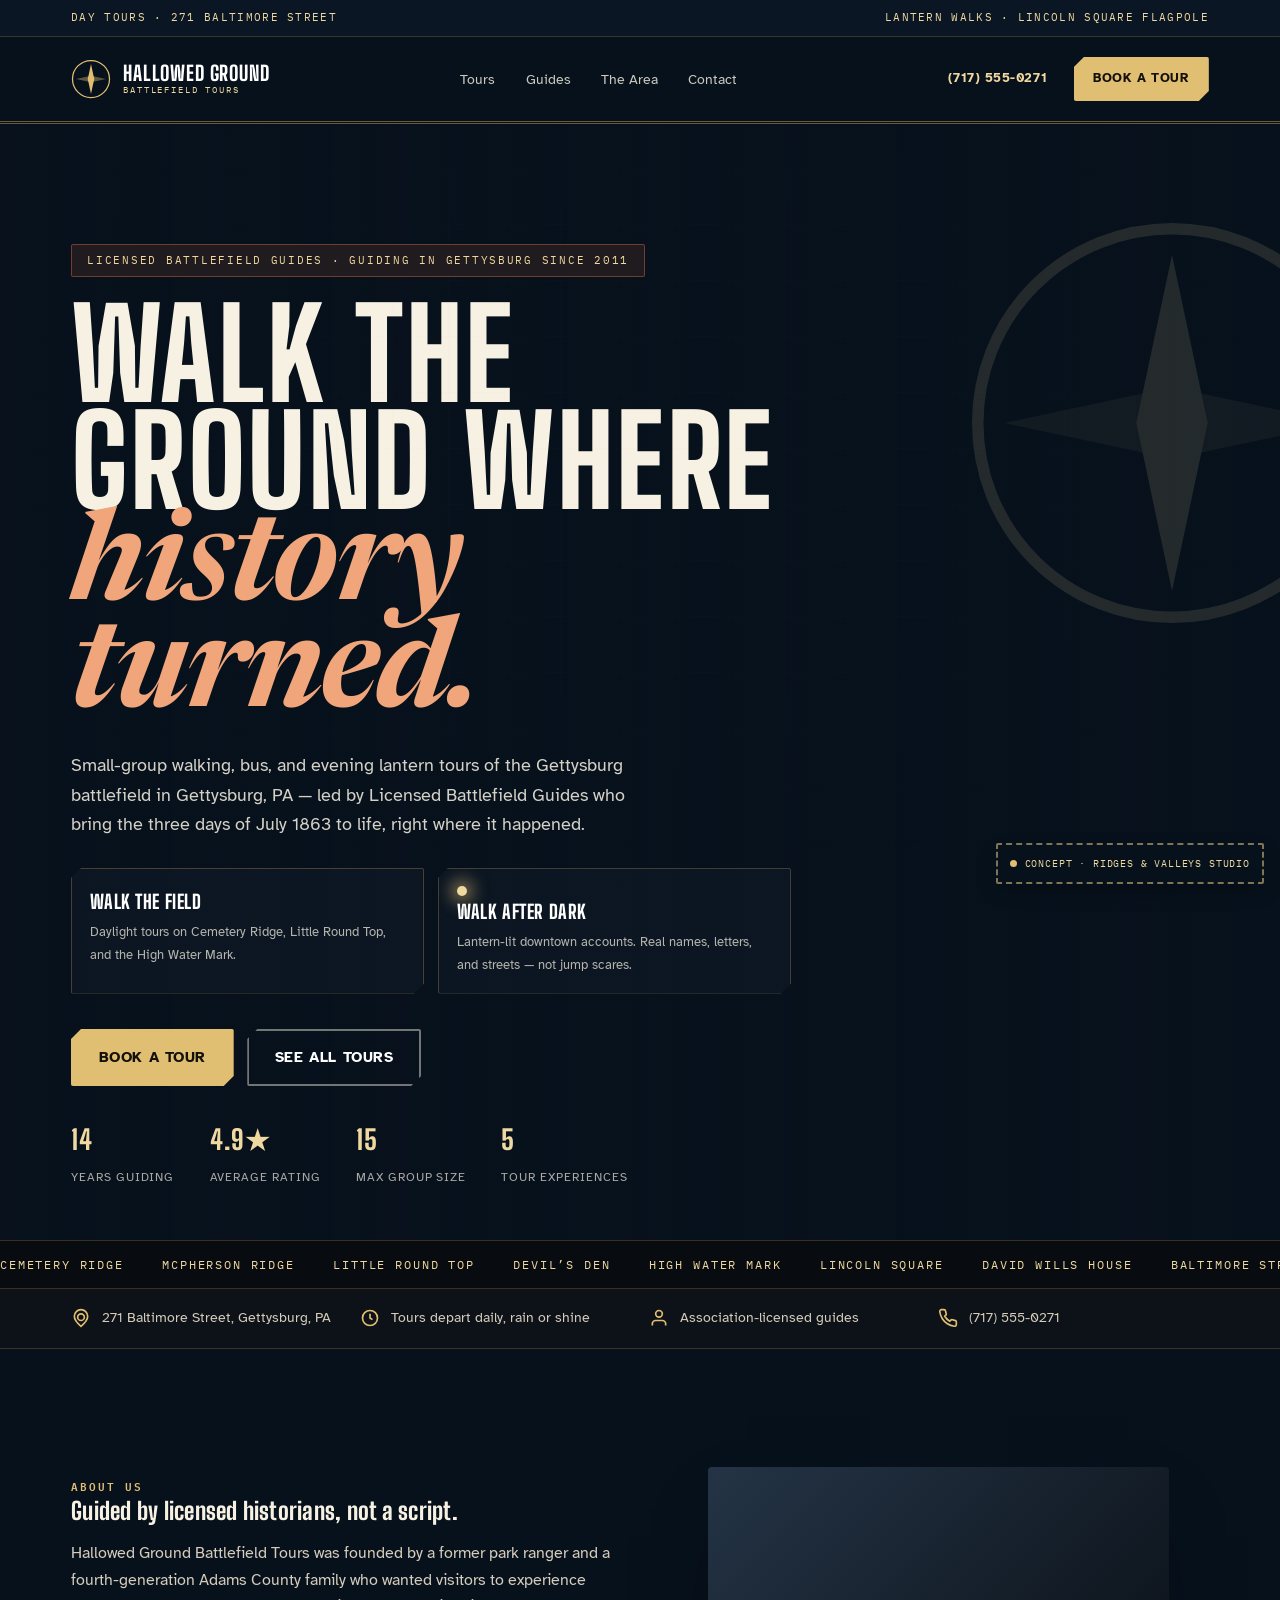
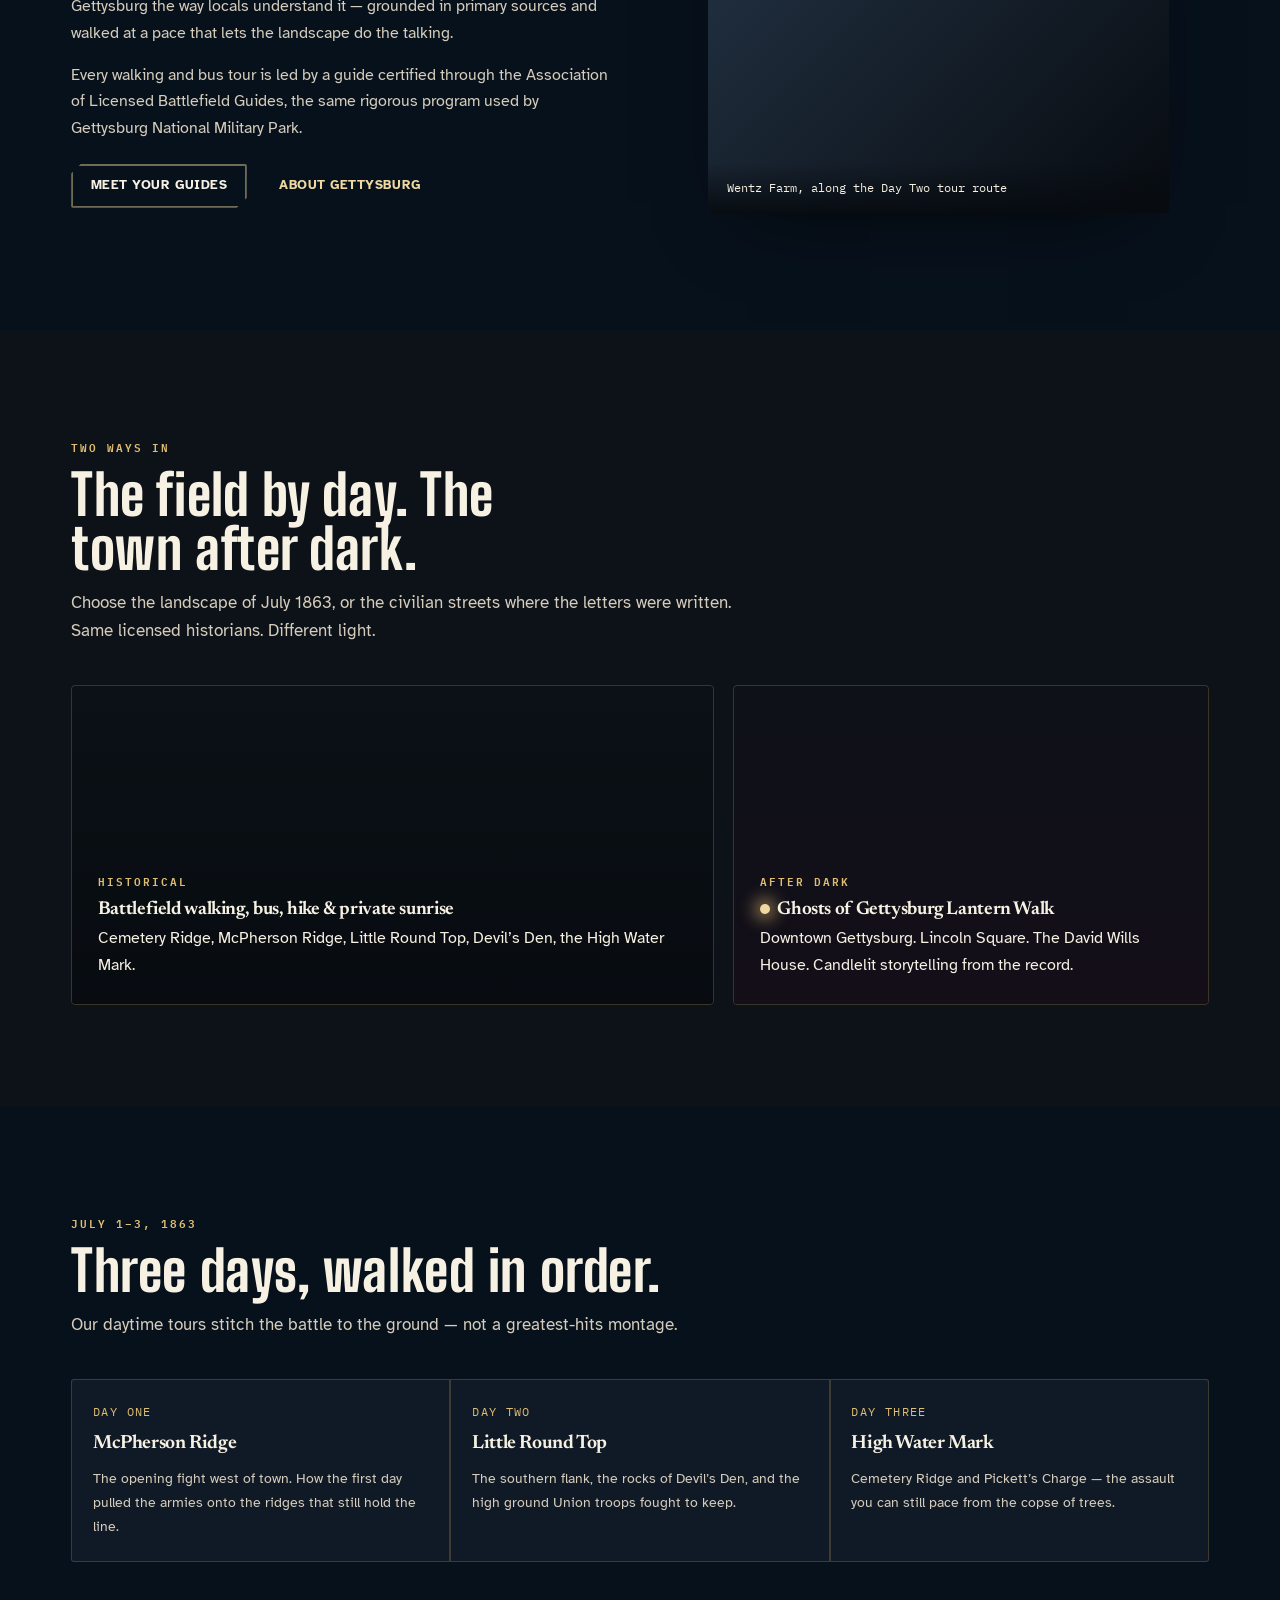
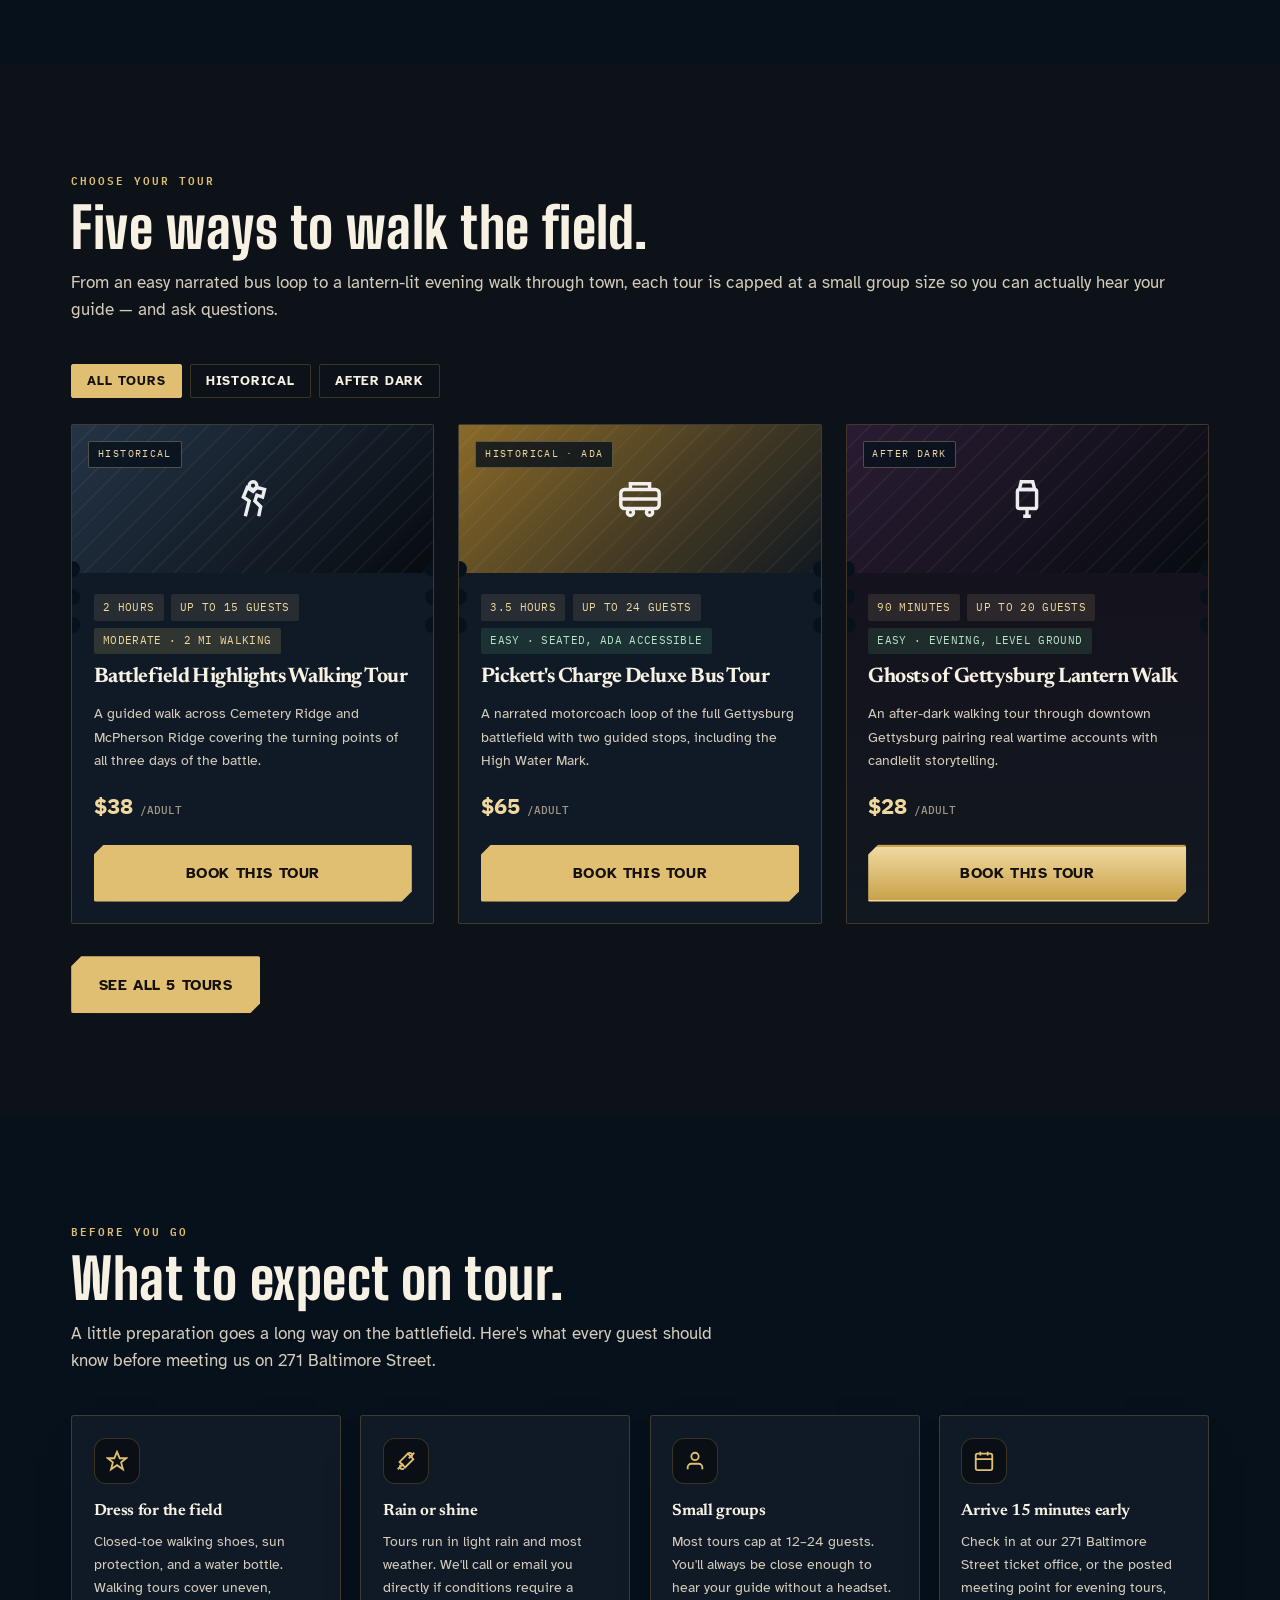
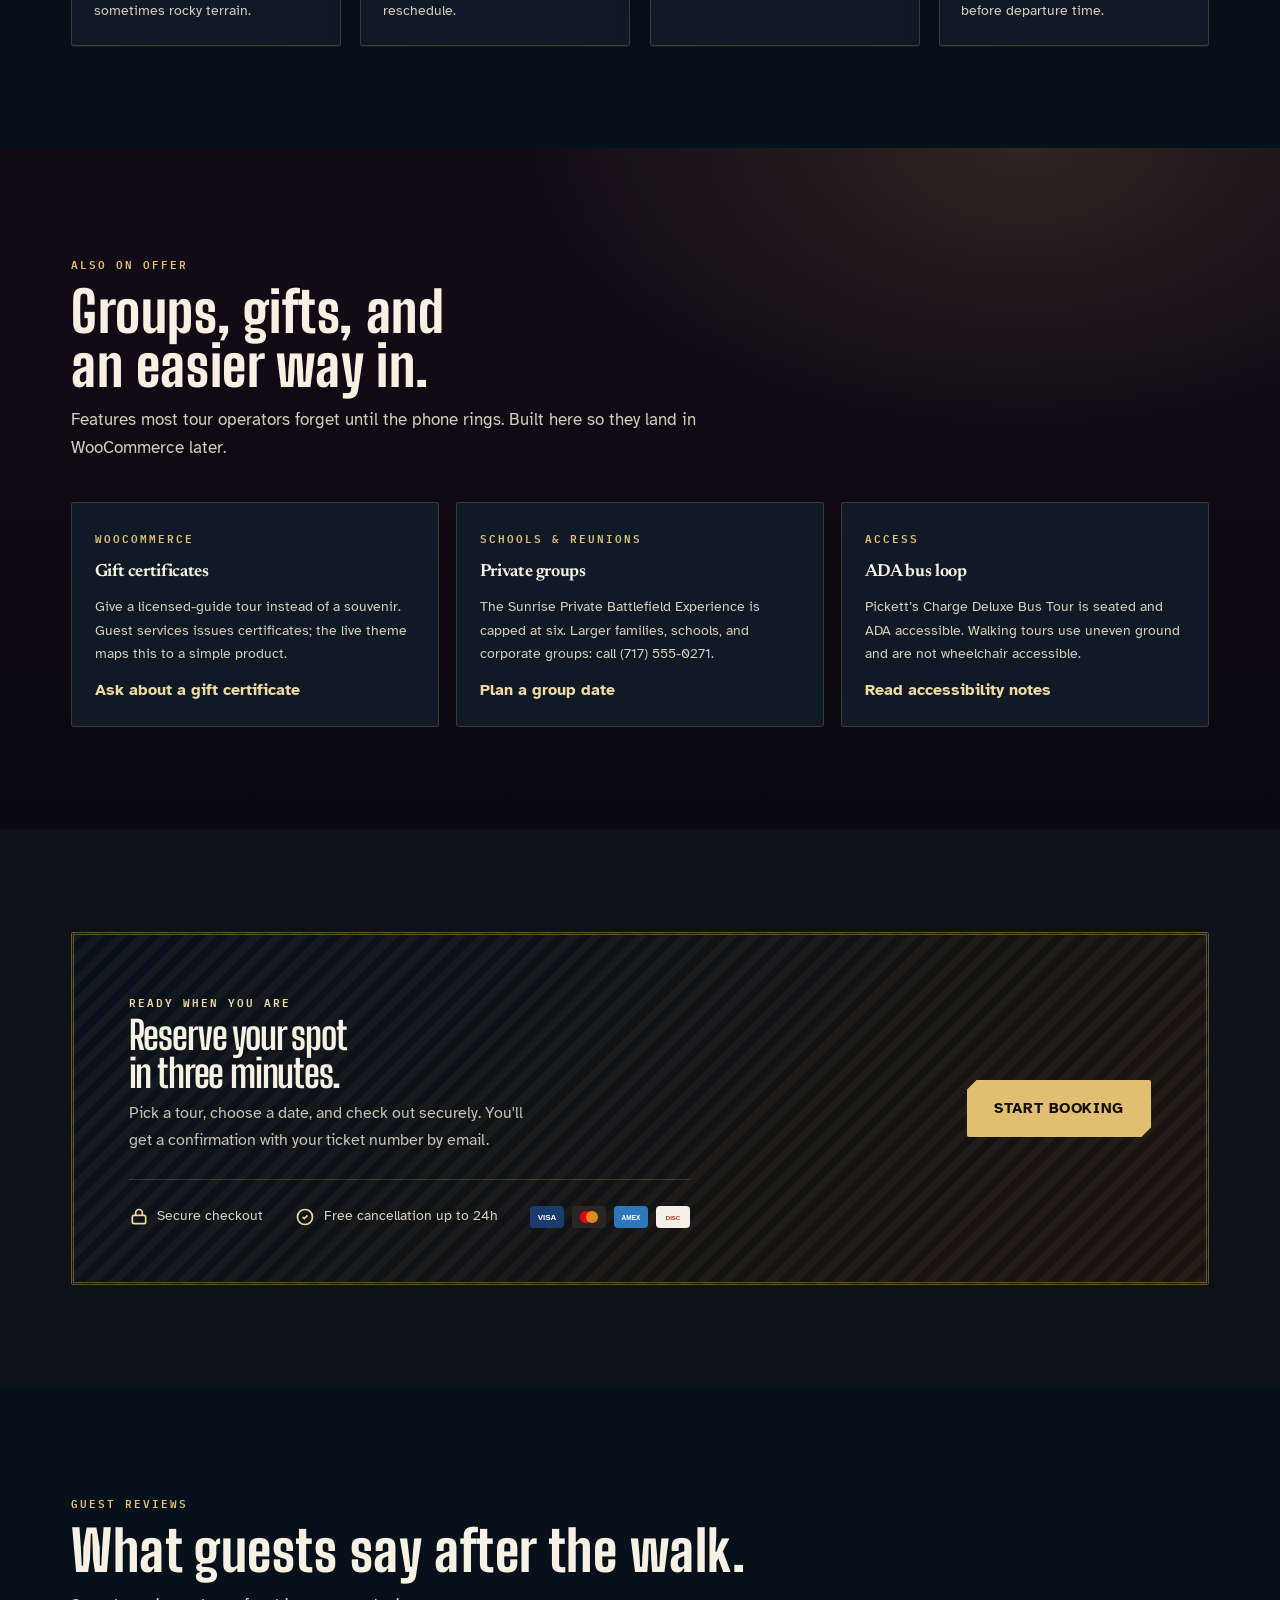
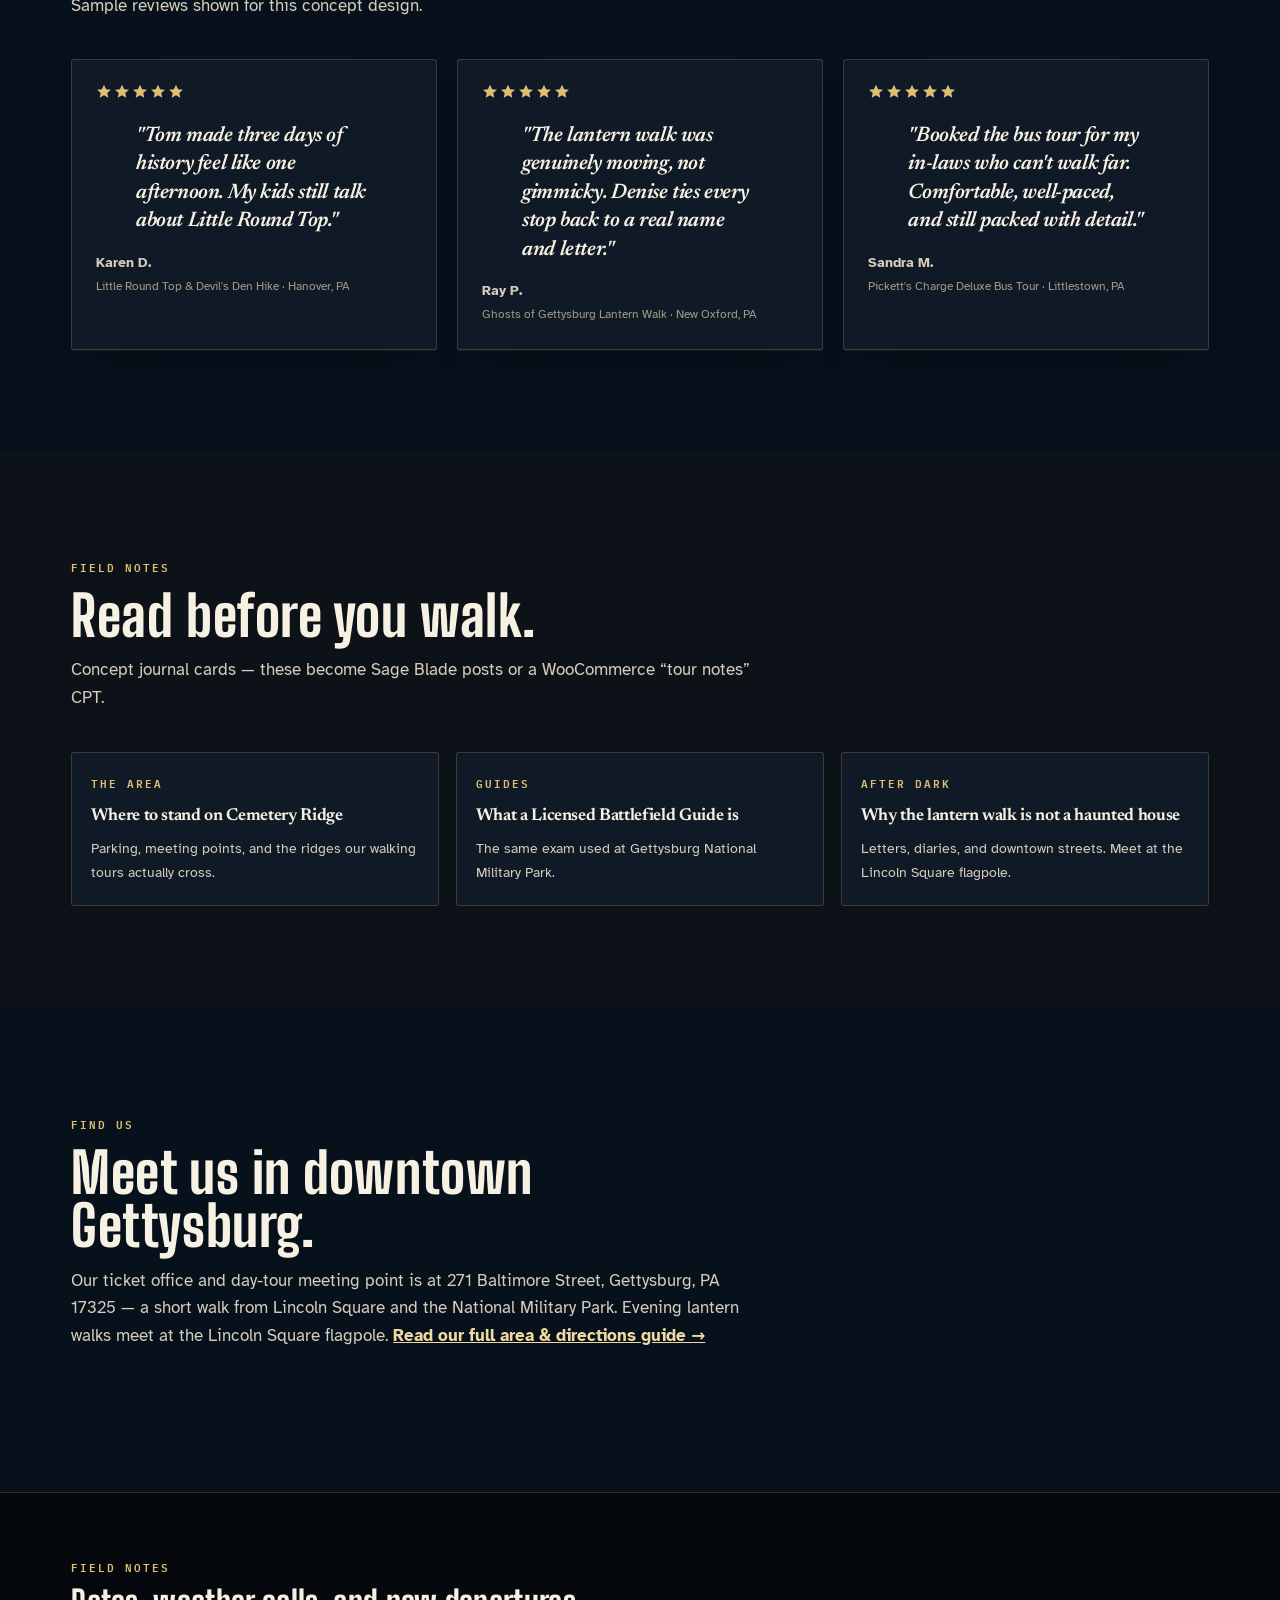
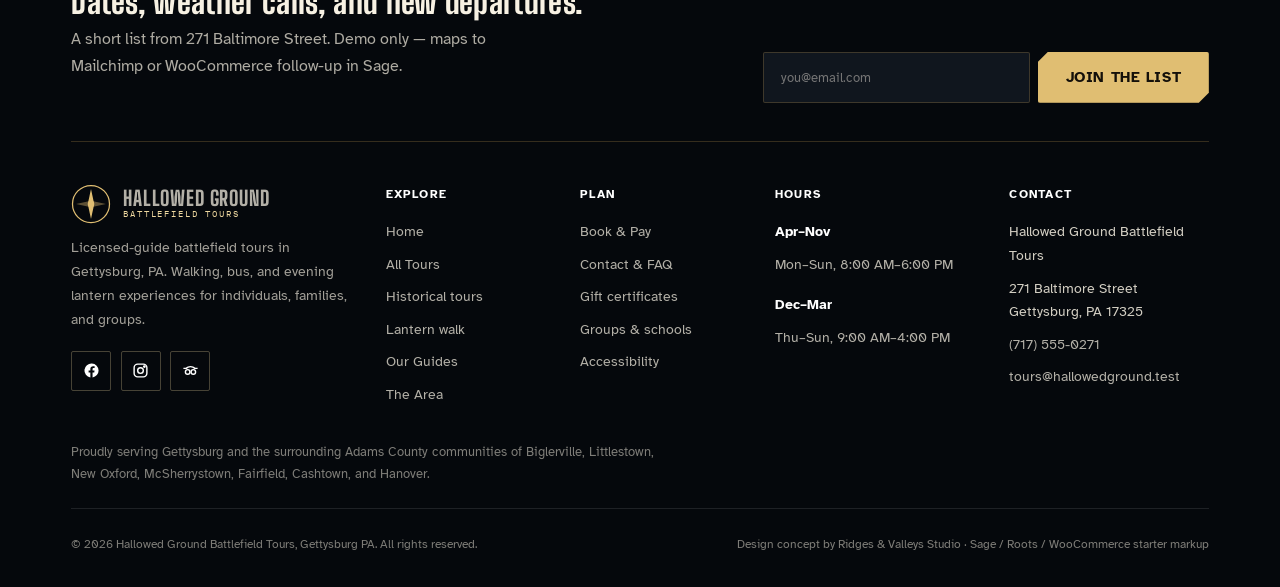
==== index.html @ ebb64053 "Give Hallowed Ground its own field-dispatch identity Replace the mountain lockup, pill UI, and Playf" ====
<!DOCTYPE html>
<html lang="en">
<head>
<meta charset="UTF-8">
<meta name="viewport" content="width=device-width, initial-scale=1.0">
<title>Hallowed Ground Battlefield Tours | Gettysburg, PA Guides</title>
<meta name="description" content="Hallowed Ground Battlefield Tours offers licensed-guide walking, bus, and evening lantern tours of the Gettysburg battlefield in Gettysburg, PA. Book small-group tours online.">
<link rel="canonical" href="https://matthummel-pa.github.io/tour-hallowed-ground-tours-theme/index.html">
<meta property="og:type" content="website">
<meta property="og:title" content="Hallowed Ground Battlefield Tours | Gettysburg, PA Guides">
<meta property="og:description" content="Hallowed Ground Battlefield Tours offers licensed-guide walking, bus, and evening lantern tours of the Gettysburg battlefield in Gettysburg, PA. Book small-group tours online.">
<meta property="og:url" content="https://matthummel-pa.github.io/tour-hallowed-ground-tours-theme/index.html">
<meta property="og:image" content="https://commons.wikimedia.org/wiki/Special:FilePath/Pennsylvania_-_Gettysburg_-_NARA_-_68148252_(cropped).jpg?width=1600">
<link rel="preconnect" href="https://fonts.googleapis.com">
<link rel="preconnect" href="https://fonts.gstatic.com" crossorigin>
<link href="https://fonts.googleapis.com/css2?family=Big+Shoulders+Display:wght@700;800;900&amp;family=Newsreader:ital,opsz,wght@0,6..72,500;0,6..72,650;1,6..72,500;1,6..72,650&amp;family=Atkinson+Hyperlegible:wght@400;700;800&amp;family=IBM+Plex+Mono:wght@400;500;600&amp;display=swap" rel="stylesheet">
<link rel="stylesheet" href="styles.css">
<script type="application/ld+json">
{
  "@context": "https://schema.org",
  "@type": "TravelAgency",
  "@id": "https://matthummel-pa.github.io/tour-hallowed-ground-tours-theme/#business",
  "name": "Hallowed Ground Battlefield Tours",
  "url": "https://matthummel-pa.github.io/tour-hallowed-ground-tours-theme/index.html",
  "image": "https://commons.wikimedia.org/wiki/Special:FilePath/Pennsylvania_-_Gettysburg_-_NARA_-_68148252_(cropped).jpg?width=1600",
  "description": "Licensed-guide walking, bus, and evening lantern tours of the Gettysburg battlefield in Gettysburg, Pennsylvania.",
  "telephone": "+17175550271",
  "email": "tours@hallowedground.test",
  "priceRange": "$$",
  "address": {
    "@type": "PostalAddress",
    "streetAddress": "271 Baltimore Street",
    "addressLocality": "Gettysburg",
    "addressRegion": "PA",
    "postalCode": "17325",
    "addressCountry": "US"
  },
  "geo": { "@type": "GeoCoordinates", "latitude": 39.828, "longitude": -77.231 },
  "openingHoursSpecification": [
    { "@type": "OpeningHoursSpecification", "dayOfWeek": ["Monday","Tuesday","Wednesday","Thursday","Friday","Saturday","Sunday"], "opens": "08:00", "closes": "18:00", "validFrom": "2026-04-01", "validThrough": "2026-11-30" },
    { "@type": "OpeningHoursSpecification", "dayOfWeek": ["Thursday","Friday","Saturday","Sunday"], "opens": "09:00", "closes": "16:00", "validFrom": "2026-12-01", "validThrough": "2027-03-31" }
  ],
  "areaServed": [
    {"@type":"City","name":"Gettysburg, Pennsylvania"},
    {"@type":"AdministrativeArea","name":"Adams County, Pennsylvania"},
    {"@type":"City","name":"Biglerville, Pennsylvania"},
    {"@type":"City","name":"Littlestown, Pennsylvania"},
    {"@type":"City","name":"New Oxford, Pennsylvania"},
    {"@type":"City","name":"McSherrystown, Pennsylvania"},
    {"@type":"City","name":"Fairfield, Pennsylvania"},
    {"@type":"City","name":"Cashtown, Pennsylvania"},
    {"@type":"City","name":"Hanover, Pennsylvania"}
  ],
  "sameAs": ["https://www.facebook.com/","https://www.instagram.com/","https://www.tripadvisor.com/"]
}
</script>
</head>
<!-- sage:template front-page.blade.php | body_class: home woocommerce -->
<body class="home woocommerce">
<!-- sage:begin resources/views/sections/header.blade.php -->
<a href="#main" class="skip-link">Skip to main content</a>
<header class="site-header" role="banner">
  <div class="header-rail">
    <div class="wrap">
      <span>Day tours · 271 Baltimore Street</span>
      <span>Lantern walks · Lincoln Square flagpole</span>
    </div>
  </div>
  <div class="wrap header-inner">
    <a href="index.html" class="brand">
      <svg class="brand-mark" width="40" height="40" viewBox="0 0 40 40" fill="none" aria-hidden="true"><circle cx="20" cy="20" r="18.5" stroke="currentColor" stroke-width="1.25"/><path d="M20 5l3.2 15L20 35l-3.2-15z" fill="currentColor"/><path d="M5 20l15-3.2L35 20l-15 3.2z" fill="currentColor" opacity=".4"/><circle cx="20" cy="20" r="3.2" fill="currentColor"/></svg>
      <span class="brand-text">
        <span class="brand-name">Hallowed Ground</span>
        <span class="brand-sub">Battlefield Tours</span>
      </span>
    </a>
    <nav class="main-nav" aria-label="Primary">
      <ul>
        <li class="has-sub">
          <button type="button" class="nav-trigger" aria-expanded="false" aria-haspopup="true">Tours</button>
          <div class="nav-panel" role="menu">
            <a href="tours.html#historical" role="menuitem">Historical battlefield tours<small>Walking, bus, hike, and private sunrise</small></a>
            <a href="tours.html#after-dark" role="menuitem">After-dark lantern walk<small>History after dark downtown — not a gimmick</small></a>
            <a href="tours.html" role="menuitem">See all 5 tours<small>Filter by day field or evening</small></a>
            <a href="contact.html#groups" role="menuitem">Groups &amp; schools<small>Families, reunions, and classrooms</small></a>
            <a href="contact.html#gifts" role="menuitem">Gift certificates<small>WooCommerce product in the live theme</small></a>
          </div>
        </li>
        <li><a href="guides.html">Guides</a></li>
        <li><a href="area.html">The Area</a></li>
        <li><a href="contact.html">Contact</a></li>
      </ul>
    </nav>
    <div class="header-actions">
      <a href="tel:+17175550271" class="btn btn-ghost btn-sm header-phone">(717) 555-0271</a>
      <a href="book.html" class="btn btn-primary btn-sm">Book a Tour</a>
      <button type="button" class="hamburger" id="hamburgerBtn" aria-expanded="false" aria-controls="mobileNav" aria-label="Open menu">
        <span></span><span></span><span></span>
      </button>
    </div>
  </div>
</header>
<nav class="mobile-nav" id="mobileNav" aria-label="Mobile">
  <ul>
    <li><a href="index.html" class="is-active" aria-current="page">Home</a></li>
    <li><a href="tours.html">All Tours</a></li>
    <li class="sub"><a href="tours.html#historical">Historical tours</a></li>
    <li class="sub"><a href="tours.html#after-dark">After-dark lantern walk</a></li>
    <li><a href="guides.html">Our Guides</a></li>
    <li><a href="area.html">The Area</a></li>
    <li><a href="contact.html">Contact</a></li>
    <li><a href="book.html">Book &amp; Pay</a></li>
  </ul>
  <a href="tel:+17175550271" class="btn btn-outline btn-block">Call (717) 555-0271</a>
  <a href="book.html" class="btn btn-primary btn-block">Book a Tour</a>
</nav>
<!-- sage:end sections/header.blade.php -->

<main id="main">
  <!-- sage:begin resources/views/sections/hero.blade.php -->
  <section class="hero" id="top">
    <div class="hero-compass" aria-hidden="true">
      <svg viewBox="0 0 40 40" fill="none"><circle cx="20" cy="20" r="18.5" stroke="currentColor" stroke-width="1.1"/><path d="M20 4l3.4 16L20 36l-3.4-16z" fill="currentColor"/><path d="M4 20l16-3.4L36 20l-16 3.4z" fill="currentColor" opacity=".4"/><circle cx="20" cy="20" r="3.1" fill="currentColor"/></svg>
    </div>
    <div class="hero-media">
      <img src="https://commons.wikimedia.org/wiki/Special:FilePath/Pennsylvania_-_Gettysburg_-_NARA_-_68148252_(cropped).jpg?width=1600" alt="Historic cannon and monument on the Gettysburg battlefield at sunrise" onerror="this.style.display='none'">
    </div>
    <div class="wrap hero-content">
      <span class="hero-badge">Licensed Battlefield Guides · Guiding in Gettysburg since 2011</span>
      <h1 class="hero-title">Walk the ground where <em>history turned.</em></h1>
      <p class="hero-lede">Small-group walking, bus, and evening lantern tours of the Gettysburg battlefield in Gettysburg, PA — led by Licensed Battlefield Guides who bring the three days of July 1863 to life, right where it happened.</p>
      <div class="hero-paths">
        <a class="path-card" href="tours.html#historical">
          <b>Walk the field</b>
          <span>Daylight tours on Cemetery Ridge, Little Round Top, and the High Water Mark.</span>
        </a>
        <a class="path-card is-lantern" href="tours.html#after-dark">
          <b><span class="flame" aria-hidden="true"></span>Walk after dark</b>
          <span>Lantern-lit downtown accounts. Real names, letters, and streets — not jump scares.</span>
        </a>
      </div>
      <div class="hero-ctas">
        <a href="book.html" class="btn btn-primary">Book a Tour</a>
        <a href="tours.html" class="btn btn-outline">See All Tours</a>
      </div>
      <div class="hero-stats">
        <div class="hero-stat"><b data-count="14">14</b><span>Years Guiding</span></div>
        <div class="hero-stat"><b>4.9&#9733;</b><span>Average Rating</span></div>
        <div class="hero-stat"><b data-count="15">15</b><span>Max Group Size</span></div>
        <div class="hero-stat"><b data-count="5">5</b><span>Tour Experiences</span></div>
      </div>
    </div>
  </section>
  <!-- sage:end sections/hero.blade.php -->

  <div class="marquee" aria-hidden="true">
    <div class="marquee-track">
      <span>Cemetery Ridge</span><span>McPherson Ridge</span><span>Little Round Top</span><span>Devil’s Den</span><span>High Water Mark</span><span>Lincoln Square</span><span>David Wills House</span><span>Baltimore Street</span><span>Seminary Ridge</span>
      <span>Cemetery Ridge</span><span>McPherson Ridge</span><span>Little Round Top</span><span>Devil’s Den</span><span>High Water Mark</span><span>Lincoln Square</span><span>David Wills House</span><span>Baltimore Street</span><span>Seminary Ridge</span>
    </div>
  </div>

  <div class="info-strip">
    <div class="wrap">
      <div class="info-item">
        <svg width="20" height="20" viewBox="0 0 24 24" fill="none" stroke="currentColor" stroke-width="2" aria-hidden="true"><path d="M12 15a4 4 0 100-8 4 4 0 000 8z"/><path d="M12 2a8 8 0 00-8 8c0 5.5 8 12 8 12s8-6.5 8-12a8 8 0 00-8-8z"/></svg>
        271 Baltimore Street, Gettysburg, PA
      </div>
      <div class="info-item">
        <svg width="20" height="20" viewBox="0 0 24 24" fill="none" stroke="currentColor" stroke-width="2" aria-hidden="true"><circle cx="12" cy="12" r="9"/><path d="M12 7v5l3 2"/></svg>
        Tours depart daily, rain or shine
      </div>
      <div class="info-item">
        <svg width="20" height="20" viewBox="0 0 24 24" fill="none" stroke="currentColor" stroke-width="2" aria-hidden="true"><path d="M20 21v-2a4 4 0 00-4-4H8a4 4 0 00-4 4v2"/><circle cx="12" cy="7" r="4"/></svg>
        Association-licensed guides
      </div>
      <div class="info-item">
        <svg width="20" height="20" viewBox="0 0 24 24" fill="none" stroke="currentColor" stroke-width="2" aria-hidden="true"><path d="M22 16.92v3a2 2 0 01-2.18 2 19.79 19.79 0 01-8.63-3.07 19.5 19.5 0 01-6-6 19.79 19.79 0 01-3.07-8.67A2 2 0 014.11 2h3a2 2 0 012 1.72c.127.96.361 1.902.7 2.81a2 2 0 01-.45 2.11L8.09 9.91a16 16 0 006 6l1.27-1.27a2 2 0 012.11-.45c.908.339 1.85.573 2.81.7A2 2 0 0122 16.92z"/></svg>
        (717) 555-0271
      </div>
    </div>
  </div>

  <section class="section">
    <div class="wrap">
      <div class="about-grid reveal">
        <div>
          <span class="eyebrow">About Us</span>
          <h2>Guided by licensed historians, not a script.</h2>
          <div class="about-copy" style="margin-top:1.1rem;">
            <p>Hallowed Ground Battlefield Tours was founded by a former park ranger and a fourth-generation Adams County family who wanted visitors to experience Gettysburg the way locals understand it — grounded in primary sources and walked at a pace that lets the landscape do the talking.</p>
            <p>Every walking and bus tour is led by a guide certified through the Association of Licensed Battlefield Guides, the same rigorous program used by Gettysburg National Military Park.</p>
          </div>
          <div style="margin-top:1.4rem; display:flex; gap:0.8rem; flex-wrap:wrap;">
            <a href="guides.html" class="btn btn-outline-dark btn-sm">Meet Your Guides</a>
            <a href="area.html" class="btn btn-ghost btn-sm">About Gettysburg</a>
          </div>
        </div>
        <figure class="about-media">
          <img src="https://commons.wikimedia.org/wiki/Special:FilePath/Gettysburg,_Wentz_farm_bildings.jpg?width=1600" alt="Historic Wentz farm buildings near the Gettysburg battlefield" onerror="this.style.display='none'">
          <figcaption>Wentz Farm, along the Day Two tour route</figcaption>
        </figure>
      </div>
    </div>
  </section>

  <section class="section section-alt" id="pathways">
    <div class="wrap">
      <div class="section-head reveal">
        <span class="eyebrow">Two Ways In</span>
        <h2>The field by day. The town after dark.</h2>
        <p>Choose the landscape of July 1863, or the civilian streets where the letters were written. Same licensed historians. Different light.</p>
      </div>
      <div class="split-grid reveal">
        <a class="pathway" href="tours.html#historical">
          <img src="https://commons.wikimedia.org/wiki/Special:FilePath/Pennsylvania_-_Gettysburg_-_NARA_-_68148252_(cropped).jpg?width=1200" alt="" onerror="this.style.display='none'">
          <div class="inner">
            <span class="eyebrow">Historical</span>
            <h3>Battlefield walking, bus, hike &amp; private sunrise</h3>
            <p>Cemetery Ridge, McPherson Ridge, Little Round Top, Devil’s Den, the High Water Mark.</p>
          </div>
        </a>
        <a class="pathway lantern" href="tours.html#after-dark">
          <img src="https://commons.wikimedia.org/wiki/Special:FilePath/DowntownGettysburgPA.jpg?width=1200" alt="" onerror="this.style.display='none'">
          <div class="inner">
            <span class="eyebrow">After Dark</span>
            <h3><span class="flame" aria-hidden="true"></span>Ghosts of Gettysburg Lantern Walk</h3>
            <p>Downtown Gettysburg. Lincoln Square. The David Wills House. Candlelit storytelling from the record.</p>
          </div>
        </a>
      </div>
    </div>
  </section>

  <section class="section">
    <div class="wrap">
      <div class="section-head reveal">
        <span class="eyebrow">July 1–3, 1863</span>
        <h2>Three days, walked in order.</h2>
        <p>Our daytime tours stitch the battle to the ground — not a greatest-hits montage.</p>
      </div>
      <div class="timeline reveal">
        <article class="tl-item">
          <div class="tl-day">Day One</div>
          <h3>McPherson Ridge</h3>
          <p>The opening fight west of town. How the first day pulled the armies onto the ridges that still hold the line.</p>
        </article>
        <article class="tl-item">
          <div class="tl-day">Day Two</div>
          <h3>Little Round Top</h3>
          <p>The southern flank, the rocks of Devil’s Den, and the high ground Union troops fought to keep.</p>
        </article>
        <article class="tl-item">
          <div class="tl-day">Day Three</div>
          <h3>High Water Mark</h3>
          <p>Cemetery Ridge and Pickett’s Charge — the assault you can still pace from the copse of trees.</p>
        </article>
      </div>
    </div>
  </section>

  <!-- sage:begin woocommerce/content-product.php loop -->
  <section class="section section-alt" id="tours">
    <div class="wrap">
      <div class="section-head section-head--row reveal">
        <div>
          <span class="eyebrow">Choose Your Tour</span>
          <h2>Five ways to walk the field.</h2>
          <p>From an easy narrated bus loop to a lantern-lit evening walk through town, each tour is capped at a small group size so you can actually hear your guide — and ask questions.</p>
        </div>
      </div>
      <div class="filter-bar" data-tour-filter role="group" aria-label="Filter tours">
        <button type="button" data-filter="all" aria-pressed="true">All tours</button>
        <button type="button" data-filter="historical">Historical</button>
        <button type="button" data-filter="after-dark">After dark</button>
      </div>
      <div class="tour-grid reveal products">
        <article class="tour-card product" data-category="historical" data-product-id="highlights" data-sku="HG-WALK-HIGHLIGHTS">
          <div class="tour-banner tb-1"><span class="tour-kicker">Historical</span><svg viewBox="0 0 24 24" fill="none" stroke="currentColor" stroke-width="1.8"><circle cx="12" cy="5" r="2"/><path d="M8 21l2-8-3-2 2-5 3 2 2-2 4 1-1 4-3-1-1 3 3 3-1 5"/></svg></div>
          <div class="tour-body">
            <div class="tour-meta">
              <span class="chip">2 hours</span>
              <span class="chip">Up to 15 guests</span>
              <span class="chip chip-moderate">Moderate · 2 mi walking</span>
            </div>
            <h3 class="woocommerce-loop-product__title">Battlefield Highlights Walking Tour</h3>
            <p class="desc">A guided walk across Cemetery Ridge and McPherson Ridge covering the turning points of all three days of the battle.</p>
            <div class="tour-price-row"><span class="tour-price price">$38<small> /adult</small></span></div>
            <a href="book.html?tour=highlights" class="btn btn-primary btn-block add_to_cart_button">Book This Tour</a>
          </div>
        </article>
        <article class="tour-card product" data-category="historical" data-product-id="bus" data-sku="HG-BUS-PICKETT">
          <div class="tour-banner tb-2"><span class="tour-kicker">Historical · ADA</span><svg viewBox="0 0 24 24" fill="none" stroke="currentColor" stroke-width="1.8"><rect x="2" y="7" width="20" height="10" rx="2"/><circle cx="7" cy="19" r="1.6"/><circle cx="17" cy="19" r="1.6"/><path d="M2 12h20M7 7V4h10v3"/></svg></div>
          <div class="tour-body">
            <div class="tour-meta">
              <span class="chip">3.5 hours</span>
              <span class="chip">Up to 24 guests</span>
              <span class="chip chip-easy">Easy · Seated, ADA accessible</span>
            </div>
            <h3 class="woocommerce-loop-product__title">Pickett&#x27;s Charge Deluxe Bus Tour</h3>
            <p class="desc">A narrated motorcoach loop of the full Gettysburg battlefield with two guided stops, including the High Water Mark.</p>
            <div class="tour-price-row"><span class="tour-price price">$65<small> /adult</small></span></div>
            <a href="book.html?tour=bus" class="btn btn-primary btn-block add_to_cart_button">Book This Tour</a>
          </div>
        </article>
        <article class="tour-card product" data-category="after-dark" data-product-id="lantern" data-sku="HG-LANTERN-GHOSTS">
          <div class="tour-banner tb-4"><span class="tour-kicker">After dark</span><svg viewBox="0 0 24 24" fill="none" stroke="currentColor" stroke-width="1.8"><path d="M9 3h6l1 4H8z"/><rect x="7" y="7" width="10" height="10" rx="1"/><path d="M10 21h4M12 17v4"/></svg></div>
          <div class="tour-body">
            <div class="tour-meta">
              <span class="chip">90 minutes</span>
              <span class="chip">Up to 20 guests</span>
              <span class="chip chip-easy">Easy · Evening, level ground</span>
            </div>
            <h3 class="woocommerce-loop-product__title">Ghosts of Gettysburg Lantern Walk</h3>
            <p class="desc">An after-dark walking tour through downtown Gettysburg pairing real wartime accounts with candlelit storytelling.</p>
            <div class="tour-price-row"><span class="tour-price price">$28<small> /adult</small></span></div>
            <a href="book.html?tour=lantern" class="btn btn-lantern btn-block add_to_cart_button">Book This Tour</a>
          </div>
        </article>
      </div>
      <div style="margin-top:2rem;">
        <a href="tours.html" class="btn btn-primary">See All 5 Tours</a>
      </div>
    </div>
  </section>
  <!-- sage:end woocommerce loop -->

  <section class="section">
    <div class="wrap">
      <div class="section-head reveal">
        <span class="eyebrow">Before You Go</span>
        <h2>What to expect on tour.</h2>
        <p>A little preparation goes a long way on the battlefield. Here's what every guest should know before meeting us on 271 Baltimore Street.</p>
      </div>
      <div class="expect-grid reveal">
        <div class="expect-card">
          <div class="ic"><svg width="22" height="22" viewBox="0 0 24 24" fill="none" stroke="currentColor" stroke-width="2" aria-hidden="true"><path d="M12 2l3 7h7l-5.5 4.5L18.5 21 12 16.5 5.5 21l2-7.5L2 9h7z"/></svg></div>
          <h3>Dress for the field</h3>
          <p>Closed-toe walking shoes, sun protection, and a water bottle. Walking tours cover uneven, sometimes rocky terrain.</p>
        </div>
        <div class="expect-card">
          <div class="ic"><svg width="22" height="22" viewBox="0 0 24 24" fill="none" stroke="currentColor" stroke-width="2" aria-hidden="true"><path d="M17.7 7.7a2.5 2.5 0 10-3.5-3.5"/><path d="M6.3 16.3a2.5 2.5 0 103.5 3.5"/><path d="M3 21l6-6M21 3l-6 6M14 4l6 6-9 9-6-6z"/></svg></div>
          <h3>Rain or shine</h3>
          <p>Tours run in light rain and most weather. We'll call or email you directly if conditions require a reschedule.</p>
        </div>
        <div class="expect-card">
          <div class="ic"><svg width="22" height="22" viewBox="0 0 24 24" fill="none" stroke="currentColor" stroke-width="2" aria-hidden="true"><path d="M20 21v-2a4 4 0 00-4-4H8a4 4 0 00-4 4v2"/><circle cx="12" cy="7" r="4"/></svg></div>
          <h3>Small groups</h3>
          <p>Most tours cap at 12&ndash;24 guests. You'll always be close enough to hear your guide without a headset.</p>
        </div>
        <div class="expect-card">
          <div class="ic"><svg width="22" height="22" viewBox="0 0 24 24" fill="none" stroke="currentColor" stroke-width="2" aria-hidden="true"><rect x="3" y="4" width="18" height="18" rx="2"/><path d="M16 2v4M8 2v4M3 10h18"/></svg></div>
          <h3>Arrive 15 minutes early</h3>
          <p>Check in at our 271 Baltimore Street ticket office, or the posted meeting point for evening tours, before departure time.</p>
        </div>
      </div>
    </div>
  </section>

  <section class="section section-lantern">
    <div class="wrap">
      <div class="section-head reveal">
        <span class="eyebrow">Also On Offer</span>
        <h2>Groups, gifts, and an easier way in.</h2>
        <p>Features most tour operators forget until the phone rings. Built here so they land in WooCommerce later.</p>
      </div>
      <div class="feature-row reveal">
        <article class="feature-tile" id="gifts-teaser">
          <span class="eyebrow">WooCommerce</span>
          <h3>Gift certificates</h3>
          <p>Give a licensed-guide tour instead of a souvenir. Guest services issues certificates; the live theme maps this to a simple product.</p>
          <a href="contact.html#gifts">Ask about a gift certificate</a>
        </article>
        <article class="feature-tile">
          <span class="eyebrow">Schools &amp; reunions</span>
          <h3>Private groups</h3>
          <p>The Sunrise Private Battlefield Experience is capped at six. Larger families, schools, and corporate groups: call (717) 555-0271.</p>
          <a href="contact.html#groups">Plan a group date</a>
        </article>
        <article class="feature-tile">
          <span class="eyebrow">Access</span>
          <h3>ADA bus loop</h3>
          <p>Pickett’s Charge Deluxe Bus Tour is seated and ADA accessible. Walking tours use uneven ground and are not wheelchair accessible.</p>
          <a href="contact.html">Read accessibility notes</a>
        </article>
      </div>
    </div>
  </section>

  <section class="section section-alt">
    <div class="wrap">
      <div class="book-band reveal">
        <div>
          <span class="eyebrow eyebrow--light">Ready When You Are</span>
          <h2>Reserve your spot in three minutes.</h2>
          <p>Pick a tour, choose a date, and check out securely. You'll get a confirmation with your ticket number by email.</p>
          <div class="trust-strip">
            <div class="trust-item">
              <svg width="20" height="20" viewBox="0 0 24 24" fill="none" stroke="currentColor" stroke-width="2" aria-hidden="true"><rect x="4" y="10" width="16" height="10" rx="2"/><path d="M8 10V7a4 4 0 018 0v3"/></svg>
              Secure checkout
            </div>
            <div class="trust-item">
              <svg width="20" height="20" viewBox="0 0 24 24" fill="none" stroke="currentColor" stroke-width="2" aria-hidden="true"><circle cx="12" cy="12" r="9"/><path d="M9 12l2 2 4-4"/></svg>
              Free cancellation up to 24h
            </div>
            <div class="card-icons" aria-hidden="true">
              <svg width="34" height="22" viewBox="0 0 34 22"><rect width="34" height="22" rx="4" fill="#1a3b6d"/><text x="17" y="14" font-family="Arial" font-size="8" fill="#fff" text-anchor="middle" font-weight="bold">VISA</text></svg>
              <svg width="34" height="22" viewBox="0 0 34 22"><rect width="34" height="22" rx="4" fill="#2b2523"/><circle cx="14" cy="11" r="6" fill="#eb001b"/><circle cx="20" cy="11" r="6" fill="#f79e1b" opacity="0.85"/></svg>
              <svg width="34" height="22" viewBox="0 0 34 22"><rect width="34" height="22" rx="4" fill="#2e77bc"/><text x="17" y="14" font-family="Arial" font-size="6.5" fill="#fff" text-anchor="middle" font-weight="bold">AMEX</text></svg>
              <svg width="34" height="22" viewBox="0 0 34 22"><rect width="34" height="22" rx="4" fill="#f4f0e6"/><text x="17" y="14" font-family="Arial" font-size="6" fill="#a3341f" text-anchor="middle" font-weight="bold">DISC</text></svg>
            </div>
          </div>
        </div>
        <a href="book.html" class="btn btn-primary" style="flex-shrink:0;">Start Booking</a>
      </div>
    </div>
  </section>

  <section class="section">
    <div class="wrap">
      <div class="section-head reveal">
        <span class="eyebrow">Guest Reviews</span>
        <h2>What guests say after the walk.</h2>
        <p>Sample reviews shown for this concept design.</p>
      </div>
      <div class="reviews-grid reveal">
        <article class="review-card">
          <div class="stars" aria-hidden="true"><svg viewBox="0 0 20 20" fill="currentColor"><path d="M10 1l2.6 5.6 6.1.6-4.6 4.1 1.3 6-5.4-3.1-5.4 3.1 1.3-6L1.3 7.2l6.1-.6z"/></svg><svg viewBox="0 0 20 20" fill="currentColor"><path d="M10 1l2.6 5.6 6.1.6-4.6 4.1 1.3 6-5.4-3.1-5.4 3.1 1.3-6L1.3 7.2l6.1-.6z"/></svg><svg viewBox="0 0 20 20" fill="currentColor"><path d="M10 1l2.6 5.6 6.1.6-4.6 4.1 1.3 6-5.4-3.1-5.4 3.1 1.3-6L1.3 7.2l6.1-.6z"/></svg><svg viewBox="0 0 20 20" fill="currentColor"><path d="M10 1l2.6 5.6 6.1.6-4.6 4.1 1.3 6-5.4-3.1-5.4 3.1 1.3-6L1.3 7.2l6.1-.6z"/></svg><svg viewBox="0 0 20 20" fill="currentColor"><path d="M10 1l2.6 5.6 6.1.6-4.6 4.1 1.3 6-5.4-3.1-5.4 3.1 1.3-6L1.3 7.2l6.1-.6z"/></svg></div>
          <blockquote>"Tom made three days of history feel like one afternoon. My kids still talk about Little Round Top."</blockquote>
          <p class="review-author">Karen D.<span>Little Round Top &amp; Devil's Den Hike &middot; Hanover, PA</span></p>
        </article>
        <article class="review-card">
          <div class="stars" aria-hidden="true"><svg viewBox="0 0 20 20" fill="currentColor"><path d="M10 1l2.6 5.6 6.1.6-4.6 4.1 1.3 6-5.4-3.1-5.4 3.1 1.3-6L1.3 7.2l6.1-.6z"/></svg><svg viewBox="0 0 20 20" fill="currentColor"><path d="M10 1l2.6 5.6 6.1.6-4.6 4.1 1.3 6-5.4-3.1-5.4 3.1 1.3-6L1.3 7.2l6.1-.6z"/></svg><svg viewBox="0 0 20 20" fill="currentColor"><path d="M10 1l2.6 5.6 6.1.6-4.6 4.1 1.3 6-5.4-3.1-5.4 3.1 1.3-6L1.3 7.2l6.1-.6z"/></svg><svg viewBox="0 0 20 20" fill="currentColor"><path d="M10 1l2.6 5.6 6.1.6-4.6 4.1 1.3 6-5.4-3.1-5.4 3.1 1.3-6L1.3 7.2l6.1-.6z"/></svg><svg viewBox="0 0 20 20" fill="currentColor"><path d="M10 1l2.6 5.6 6.1.6-4.6 4.1 1.3 6-5.4-3.1-5.4 3.1 1.3-6L1.3 7.2l6.1-.6z"/></svg></div>
          <blockquote>"The lantern walk was genuinely moving, not gimmicky. Denise ties every stop back to a real name and letter."</blockquote>
          <p class="review-author">Ray P.<span>Ghosts of Gettysburg Lantern Walk &middot; New Oxford, PA</span></p>
        </article>
        <article class="review-card">
          <div class="stars" aria-hidden="true"><svg viewBox="0 0 20 20" fill="currentColor"><path d="M10 1l2.6 5.6 6.1.6-4.6 4.1 1.3 6-5.4-3.1-5.4 3.1 1.3-6L1.3 7.2l6.1-.6z"/></svg><svg viewBox="0 0 20 20" fill="currentColor"><path d="M10 1l2.6 5.6 6.1.6-4.6 4.1 1.3 6-5.4-3.1-5.4 3.1 1.3-6L1.3 7.2l6.1-.6z"/></svg><svg viewBox="0 0 20 20" fill="currentColor"><path d="M10 1l2.6 5.6 6.1.6-4.6 4.1 1.3 6-5.4-3.1-5.4 3.1 1.3-6L1.3 7.2l6.1-.6z"/></svg><svg viewBox="0 0 20 20" fill="currentColor"><path d="M10 1l2.6 5.6 6.1.6-4.6 4.1 1.3 6-5.4-3.1-5.4 3.1 1.3-6L1.3 7.2l6.1-.6z"/></svg><svg viewBox="0 0 20 20" fill="currentColor"><path d="M10 1l2.6 5.6 6.1.6-4.6 4.1 1.3 6-5.4-3.1-5.4 3.1 1.3-6L1.3 7.2l6.1-.6z"/></svg></div>
          <blockquote>"Booked the bus tour for my in-laws who can't walk far. Comfortable, well-paced, and still packed with detail."</blockquote>
          <p class="review-author">Sandra M.<span>Pickett's Charge Deluxe Bus Tour &middot; Littlestown, PA</span></p>
        </article>
      </div>
    </div>
  </section>

  <section class="section section-alt">
    <div class="wrap">
      <div class="section-head reveal">
        <span class="eyebrow">Field Notes</span>
        <h2>Read before you walk.</h2>
        <p>Concept journal cards — these become Sage Blade posts or a WooCommerce “tour notes” CPT.</p>
      </div>
      <div class="journal-grid reveal">
        <a class="journal-card" href="area.html">
          <img src="https://commons.wikimedia.org/wiki/Special:FilePath/Pennsylvania_-_Gettysburg_-_NARA_-_68148252_(cropped).jpg?width=900" alt="" onerror="this.style.display='none'">
          <div class="pad">
            <span class="eyebrow">The Area</span>
            <h3>Where to stand on Cemetery Ridge</h3>
            <p class="desc" style="font-size:0.9rem;color:var(--color-ink-soft);">Parking, meeting points, and the ridges our walking tours actually cross.</p>
          </div>
        </a>
        <a class="journal-card" href="guides.html">
          <img src="https://commons.wikimedia.org/wiki/Special:FilePath/Gettysburg,_Wentz_farm_bildings.jpg?width=900" alt="" onerror="this.style.display='none'">
          <div class="pad">
            <span class="eyebrow">Guides</span>
            <h3>What a Licensed Battlefield Guide is</h3>
            <p class="desc" style="font-size:0.9rem;color:var(--color-ink-soft);">The same exam used at Gettysburg National Military Park.</p>
          </div>
        </a>
        <a class="journal-card" href="tours.html#after-dark">
          <img src="https://commons.wikimedia.org/wiki/Special:FilePath/DowntownGettysburgPA.jpg?width=900" alt="" onerror="this.style.display='none'">
          <div class="pad">
            <span class="eyebrow">After dark</span>
            <h3>Why the lantern walk is not a haunted house</h3>
            <p class="desc" style="font-size:0.9rem;color:var(--color-ink-soft);">Letters, diaries, and downtown streets. Meet at the Lincoln Square flagpole.</p>
          </div>
        </a>
      </div>
    </div>
  </section>

  <section class="section">
    <div class="wrap">
      <div class="section-head reveal">
        <span class="eyebrow">Find Us</span>
        <h2>Meet us in downtown Gettysburg.</h2>
        <p>Our ticket office and day-tour meeting point is at 271 Baltimore Street, Gettysburg, PA 17325 — a short walk from Lincoln Square and the National Military Park. Evening lantern walks meet at the Lincoln Square flagpole. <a href="area.html" style="color:var(--gold-300); font-weight:600;">Read our full area &amp; directions guide →</a></p>
      </div>
    </div>
  </section>
</main>

<!-- sage:begin resources/views/sections/footer.blade.php -->
<footer class="site-footer" role="contentinfo">
  <div class="wrap">
    <div class="footer-cta">
      <div>
        <span class="eyebrow">Field notes</span>
        <h2 style="font-size:clamp(1.5rem,3vw,2rem);margin:0.4rem 0 0.5rem;">Dates, weather calls, and new departures.</h2>
        <p style="color:rgba(247,241,227,0.7);max-width:46ch;">A short list from 271 Baltimore Street. Demo only — maps to Mailchimp or WooCommerce follow-up in Sage.</p>
        <p data-newsletter-note style="min-height:1.2em;font-size:0.82rem;color:var(--gold-300);margin-top:0.5rem;"></p>
      </div>
      <form class="newsletter" data-newsletter>
        <label class="visually-hidden" for="nlEmail">Email</label>
        <input id="nlEmail" name="EMAIL" type="email" autocomplete="email" placeholder="you@email.com" required>
        <button class="btn btn-primary" type="submit">Join the list</button>
      </form>
    </div>
    <div class="footer-grid">
      <div class="footer-brand">
        <a href="index.html" class="brand">
          <svg class="brand-mark" width="40" height="40" viewBox="0 0 40 40" fill="none" aria-hidden="true"><circle cx="20" cy="20" r="18.5" stroke="currentColor" stroke-width="1.25"/><path d="M20 5l3.2 15L20 35l-3.2-15z" fill="currentColor"/><path d="M5 20l15-3.2L35 20l-15 3.2z" fill="currentColor" opacity=".4"/><circle cx="20" cy="20" r="3.2" fill="currentColor"/></svg>
          <span class="brand-text"><span class="brand-name">Hallowed Ground</span><span class="brand-sub">Battlefield Tours</span></span>
        </a>
        <p>Licensed-guide battlefield tours in Gettysburg, PA. Walking, bus, and evening lantern experiences for individuals, families, and groups.</p>
        <div class="social-row">
          <a href="#" aria-label="Hallowed Ground Battlefield Tours on Facebook"><svg width="17" height="17" viewBox="0 0 24 24" fill="currentColor" aria-hidden="true"><path d="M22 12a10 10 0 10-11.6 9.9v-7H7.9V12h2.5V9.8c0-2.5 1.5-3.9 3.8-3.9 1.1 0 2.2.2 2.2.2v2.5h-1.3c-1.2 0-1.6.8-1.6 1.6V12h2.8l-.4 2.9h-2.4v7A10 10 0 0022 12z"/></svg></a>
          <a href="#" aria-label="Hallowed Ground Battlefield Tours on Instagram"><svg width="17" height="17" viewBox="0 0 24 24" fill="none" stroke="currentColor" stroke-width="2" aria-hidden="true"><rect x="3" y="3" width="18" height="18" rx="5"/><circle cx="12" cy="12" r="4"/><circle cx="17.5" cy="6.5" r="1"/></svg></a>
          <a href="#" aria-label="Hallowed Ground Battlefield Tours on TripAdvisor"><svg width="17" height="17" viewBox="0 0 24 24" fill="none" stroke="currentColor" stroke-width="2" aria-hidden="true"><circle cx="8" cy="14" r="3.2"/><circle cx="16" cy="14" r="3.2"/><path d="M2 9h6M16 9h6M12 6.5c-2.5 0-4.7 1-6.2 2.5M12 6.5c2.5 0 4.7 1 6.2 2.5"/></svg></a>
        </div>
      </div>
      <div>
        <h4>Explore</h4>
        <ul>
          <li><a href="index.html">Home</a></li>
          <li><a href="tours.html">All Tours</a></li>
          <li><a href="tours.html#historical">Historical tours</a></li>
          <li><a href="tours.html#after-dark">Lantern walk</a></li>
          <li><a href="guides.html">Our Guides</a></li>
          <li><a href="area.html">The Area</a></li>
        </ul>
      </div>
      <div>
        <h4>Plan</h4>
        <ul>
          <li><a href="book.html">Book &amp; Pay</a></li>
          <li><a href="contact.html">Contact &amp; FAQ</a></li>
          <li><a href="contact.html#gifts">Gift certificates</a></li>
          <li><a href="contact.html#groups">Groups &amp; schools</a></li>
          <li><a href="contact.html">Accessibility</a></li>
        </ul>
      </div>
      <div>
        <h4>Hours</h4>
        <ul class="footer-hours">
          <li><b style="color:#fff;">Apr–Nov</b></li>
          <li>Mon–Sun, 8:00 AM–6:00 PM</li>
          <li style="margin-top:0.5rem;"><b style="color:#fff;">Dec–Mar</b></li>
          <li>Thu–Sun, 9:00 AM–4:00 PM</li>
        </ul>
      </div>
      <div>
        <h4>Contact</h4>
        <ul>
          <li>Hallowed Ground Battlefield Tours</li>
          <li>271 Baltimore Street<br>Gettysburg, PA 17325</li>
          <li><a href="tel:+17175550271">(717) 555-0271</a></li>
          <li><a href="mailto:tours@hallowedground.test">tours@hallowedground.test</a></li>
        </ul>
      </div>
    </div>
    <p class="footer-service">Proudly serving Gettysburg and the surrounding Adams County communities of Biglerville, Littlestown, New Oxford, McSherrystown, Fairfield, Cashtown, and Hanover.</p>
    <div class="footer-bottom">
      <span>&copy; <span data-year>2026</span> Hallowed Ground Battlefield Tours, Gettysburg PA. All rights reserved.</span>
      <span>Design concept by Ridges &amp; Valleys Studio · Sage / Roots / WooCommerce starter markup</span>
    </div>
  </div>
</footer>
<div class="sticky-book">
  <a href="tel:+17175550271" class="btn btn-outline btn-sm">Call</a>
  <a href="book.html" class="btn btn-primary btn-sm">Book a Tour</a>
</div>
<!-- sage:end sections/footer.blade.php -->

<a href="#" class="concept-badge" aria-label="This is a design concept by Ridges and Valleys Studio">
  <span class="dot" aria-hidden="true"></span> Concept · Ridges &amp; Valleys Studio
</a>

<script src="main.js" defer></script>
</body>
</html>
---- styles.css ----
/* ============================================
   HALLOWED GROUND — concept starter for Sage / Roots / WooCommerce
   Dark battlefield + after-dark lantern system.
   Palette stays slate, antique gold, parchment, ink (not sister-brand green).
   Contrast targets WCAG 2.2 AA on dark surfaces.
   Map: resources/views/sections/{header,footer,hero}.blade.php
        resources/views/woocommerce/content-product.php
============================================ */
:root{
  --slate-950:#070b10;
  --slate-900:#0c1218;
  --slate-850:#111820;
  --slate-800:#17212c;
  --slate-700:#243446;
  --slate-600:#3d5670;
  --slate-400:#9bb4c9;
  --slate-300:#c5d4e0;

  --gold-800:#8a6a28;
  --gold-700:#b08932;
  --gold-600:#c9a24a;
  --gold-500:#e0be72;
  --gold-300:#f0d9a0;
  --gold-200:#f7ebc8;

  --parchment-50:#f7f1e3;
  --parchment-100:#efe6d0;
  --parchment-200:#e2d4b4;
  --parchment-300:#cbb992;

  --ink-950:#0a0908;
  --ink-900:#161310;
  --ink-700:#c9c0b0;
  --ink-500:#a39886;

  --lantern-900:#140e18;
  --lantern-700:#2a1c33;
  --lantern-500:#c9a06a;

  --brick:#d36a3a;
  --brick-soft:#f0a57a;
  --navy:#07111c;

  --color-bg: #07111c;
  --color-surface: #101a26;
  --color-surface-2: #172433;
  --color-ink: var(--parchment-50);
  --color-ink-soft: #d5ccbb;
  --color-primary: var(--slate-800);
  --color-primary-dark: var(--navy);
  --color-accent: var(--gold-500);
  --color-accent-dark: var(--gold-800);
  --color-accent-light: var(--gold-300);
  --color-border: rgba(224,177,90,0.22);
  --color-on-gold: #14100a;

  --font-ui:'Atkinson Hyperlegible', system-ui, sans-serif;
  --font-head:'Big Shoulders Display', 'Impact', sans-serif;
  --font-serif:'Newsreader', Georgia, serif;
  --font-mono:'IBM Plex Mono','Courier New', monospace;

  --radius-sm:2px;
  --radius-md:3px;
  --radius-lg:4px;
  --ticket: polygon(10px 0, 100% 0, 100% calc(100% - 10px), calc(100% - 10px) 100%, 0 100%, 0 10px);
  --shadow-soft: 0 30px 80px -40px rgba(0,0,0,0.85);
  --shadow-card: 0 1px 0 rgba(240,217,160,0.08), 0 18px 40px -24px rgba(0,0,0,0.7);

  --maxw:1240px;
  --gutter: clamp(1.25rem, 4vw, 3.25rem);
  --header-h: 84px;
  --rail-h: 36px;

  --ease: cubic-bezier(.22,.61,.36,1);
}

*,*::before,*::after{ box-sizing:border-box; }
html{ scroll-behavior:smooth; }
@media (prefers-reduced-motion: reduce){
  html{ scroll-behavior:auto; }
  *,*::before,*::after{ animation-duration:0.001ms !important; animation-iteration-count:1 !important; transition-duration:0.001ms !important; scroll-behavior:auto !important; }
}

body{
  margin:0;
  font-family: var(--font-ui);
  background:
    radial-gradient(900px 520px at 8% -8%, rgba(211,106,58,0.12), transparent 46%),
    radial-gradient(800px 480px at 100% 0%, rgba(224,177,90,0.08), transparent 42%),
    var(--color-bg);
  color: var(--color-ink);
  line-height:1.65;
  -webkit-font-smoothing:antialiased;
}
body::before{
  content:"";
  pointer-events:none;
  position:fixed; inset:0; z-index:8; opacity:0.22;
  background-image:
    linear-gradient(rgba(224,177,90,0.07) 1px, transparent 1px),
    linear-gradient(90deg, rgba(224,177,90,0.07) 1px, transparent 1px);
  background-size: 56px 56px;
  mask-image: radial-gradient(ellipse at center, #000 35%, transparent 80%);
}

img{ max-width:100%; display:block; }
a{ color:inherit; }
h1,h2{
  margin:0;
  font-family:var(--font-head);
  font-weight:800;
  letter-spacing:0.01em;
  color:var(--parchment-50);
  text-wrap:balance;
  line-height:0.98;
}
h3{
  margin:0;
  font-family:var(--font-serif);
  font-weight:650;
  letter-spacing:-0.02em;
  color:var(--parchment-50);
  text-wrap:balance;
}
h4{
  margin:0;
  font-family:var(--font-ui);
  font-weight:700;
  letter-spacing:0.08em;
  color:var(--parchment-50);
}
p{ margin:0; }
ul{ margin:0; padding:0; list-style:none; }
button{ font-family:inherit; }
svg{ display:block; }

.wrap{ max-width:var(--maxw); margin-inline:auto; padding-inline:var(--gutter); }

.eyebrow{
  font-family:var(--font-mono);
  text-transform:uppercase;
  letter-spacing:0.18em;
  font-size:0.7rem;
  font-weight:600;
  color: var(--gold-500);
}
.eyebrow--light{ color: var(--gold-300); }
.serif-quote{ font-family:var(--font-serif); font-style:italic; }

section{ scroll-margin-top: calc(var(--header-h) + var(--rail-h) + 12px); }

.skip-link{
  position:absolute; left:1rem; top:-80px;
  background: var(--gold-500);
  color: var(--color-on-gold);
  padding:0.75rem 1.25rem;
  border-radius: var(--radius-sm);
  z-index:400;
  transition: top 0.2s var(--ease);
  text-decoration:none;
  font-weight:700;
}
.skip-link:focus{ top:1rem; }

:focus-visible{
  outline:3px solid var(--gold-500);
  outline-offset:3px;
  border-radius:4px;
}

/* Buttons */
.btn{
  display:inline-flex; align-items:center; justify-content:center; gap:0.55rem;
  padding:0.9rem 1.6rem;
  border-radius: var(--radius-sm);
  clip-path: var(--ticket);
  font-family: var(--font-ui);
  font-weight:700; font-size:0.92rem;
  letter-spacing:0.04em;
  text-transform:uppercase;
  border:2px solid transparent;
  cursor:pointer;
  text-decoration:none;
  position:relative;
  overflow:hidden;
  transition: transform 0.18s var(--ease), background 0.18s var(--ease), color 0.18s var(--ease), border-color 0.18s var(--ease), box-shadow 0.18s var(--ease);
  white-space:nowrap;
}
.btn:hover{ transform:translateY(-2px); }
.btn-primary{
  background: var(--gold-500);
  color: var(--color-on-gold);
  box-shadow: 0 10px 28px -10px rgba(224,190,114,0.55);
}
.btn-primary::after{
  content:""; position:absolute; inset:0;
  background: linear-gradient(105deg, transparent 30%, rgba(255,255,255,0.45) 48%, transparent 62%);
  transform: translateX(-120%);
}
.btn-primary:hover{ background: var(--gold-300); }
.btn-primary:hover::after{ animation: gleam 0.7s var(--ease); }
@keyframes gleam{ to{ transform: translateX(120%); } }
.btn-outline{
  background:transparent;
  border-color: rgba(247,241,227,0.45);
  color:#fff;
}
.btn-outline:hover{ background: rgba(255,255,255,0.08); border-color:#fff; }
.btn-outline-dark{
  background:transparent;
  border-color: rgba(240,217,160,0.45);
  color: var(--parchment-50);
}
.btn-outline-dark:hover{ background: var(--gold-500); color: var(--color-on-gold); border-color: var(--gold-500); }
.btn-ghost{
  background:transparent; border-color:transparent; color:var(--gold-300);
  padding:0.6rem 1rem;
}
.btn-ghost:hover{ background: rgba(240,217,160,0.08); }
.btn-lantern{
  background: linear-gradient(180deg, #f0d9a0, #c9a24a);
  color: var(--color-on-gold);
  box-shadow: 0 0 0 1px rgba(240,217,160,0.2), 0 12px 40px -12px rgba(201,160,106,0.7);
}
.btn-sm{ padding:0.58rem 1.1rem; font-size:0.82rem; }
.btn-block{ width:100%; }
.btn:disabled{ opacity:0.45; cursor:not-allowed; transform:none !important; }

/* Header / nav — sage: sections/header.blade.php */
.site-header{
  position:sticky; top:0; z-index:150;
  background: #07111c;
  color:#fff;
  border-bottom: 3px double rgba(224,177,90,0.45);
}
.header-rail{
  display:none;
  background: #0a1624;
  border-bottom:1px solid rgba(224,177,90,0.2);
  font-family:var(--font-mono);
  font-size:0.68rem;
  letter-spacing:0.12em;
  text-transform:uppercase;
  color: var(--gold-300);
}
.header-rail .wrap{
  display:flex; justify-content:space-between; align-items:center;
  min-height: var(--rail-h); gap:1rem;
}
.header-rail a{ color:inherit; text-decoration:none; }
.header-rail a:hover{ color:#fff; }
@media (min-width:900px){ .header-rail{ display:block; } }

.header-inner{
  display:flex; align-items:center; justify-content:space-between;
  height: var(--header-h);
  gap:1rem;
}
.brand{ display:flex; align-items:center; gap:0.75rem; text-decoration:none; color:#fff; }
.brand-text{ display:flex; flex-direction:column; line-height:1.05; }
.brand-mark{
  flex-shrink:0; color: var(--gold-500);
  animation: compass 48s linear infinite;
}
@keyframes compass{ to{ transform: rotate(360deg); } }
.brand-name{ font-family: var(--font-head); font-weight:800; font-size:1.28rem; letter-spacing:0.04em; text-transform:uppercase; }
.brand-sub{ font-family:var(--font-mono); font-size:0.58rem; letter-spacing:0.2em; text-transform:uppercase; color:var(--gold-300); }

.main-nav{ display:none; }
.main-nav > ul{ display:flex; align-items:center; gap:0.2rem; }
.main-nav > ul > li{ position:relative; }
.main-nav a, .nav-trigger{
  text-decoration:none; color:rgba(247,241,227,0.82); font-size:0.9rem; font-weight:500;
  position:relative; padding:0.55rem 0.85rem;
  background:none; border:0; cursor:pointer; font-family:inherit;
}
.main-nav a:hover, .nav-trigger:hover, .main-nav a.is-active{ color:#fff; }
.main-nav a::after, .has-sub > .nav-trigger::after{
  content:""; position:absolute; left:0.85rem; right:0.85rem; bottom:0.2px; height:2px;
  background: var(--gold-500); transform:scaleX(0); transform-origin:left;
  transition: transform 0.22s var(--ease);
}
.main-nav a:hover::after, .main-nav a.is-active::after, .has-sub:hover > .nav-trigger::after, .has-sub.is-open > .nav-trigger::after{ transform:scaleX(1); }

.nav-panel{
  position:absolute; top:calc(100% + 10px); left:0; min-width:320px;
  background: #10161e;
  border:1px solid var(--color-border);
  border-radius: var(--radius-md);
  padding:0.7rem;
  box-shadow: var(--shadow-soft);
  opacity:0; pointer-events:none; transform: translateY(8px);
  transition: opacity 0.2s var(--ease), transform 0.2s var(--ease);
  z-index:160;
}
.has-sub:hover .nav-panel, .has-sub:focus-within .nav-panel, .has-sub.is-open .nav-panel{
  opacity:1; pointer-events:auto; transform:none;
}
.nav-panel a{
  display:block; padding:0.75rem 0.85rem; border-radius:10px; color:var(--parchment-50);
}
.nav-panel a::after{ display:none; }
.nav-panel a:hover{ background: rgba(224,190,114,0.1); }
.nav-panel small{ display:block; color:var(--ink-500); font-size:0.75rem; font-weight:400; margin-top:0.15rem; }

.header-actions{ display:flex; align-items:center; gap:0.45rem; }
.header-phone{ display:none; }
@media (min-width:1100px){ .header-phone{ display:inline-flex; } }
.hamburger{
  display:inline-flex; flex-direction:column; justify-content:center; align-items:center; gap:5px;
  width:44px; height:44px; border-radius:12px; border:1px solid rgba(240,217,160,0.28);
  background:transparent; cursor:pointer;
}
.hamburger span{ width:20px; height:2px; background:#fff; display:block; transition:transform 0.25s var(--ease), opacity 0.2s var(--ease); }
.hamburger[aria-expanded="true"] span:nth-child(1){ transform: translateY(7px) rotate(45deg); }
.hamburger[aria-expanded="true"] span:nth-child(2){ opacity:0; }
.hamburger[aria-expanded="true"] span:nth-child(3){ transform: translateY(-7px) rotate(-45deg); }

.mobile-nav{
  position:fixed; inset:var(--header-h) 0 0 0;
  background: rgba(7,11,16,0.97);
  color:#fff;
  z-index:140;
  padding: 1.4rem var(--gutter) 3rem;
  transform: translateY(-8px);
  opacity:0;
  pointer-events:none;
  transition: opacity 0.22s var(--ease), transform 0.22s var(--ease);
  overflow-y:auto;
}
.mobile-nav.is-open{ opacity:1; transform:translateY(0); pointer-events:auto; }
.mobile-nav ul{ display:flex; flex-direction:column; gap:0.15rem; }
.mobile-nav a{
  display:block; padding:0.85rem 0.2rem; text-decoration:none; color:#fff; font-size:1.15rem; font-weight:600;
  border-bottom:1px solid rgba(255,255,255,0.08);
}
.mobile-nav .sub a{ font-size:0.95rem; font-weight:500; color:var(--gold-300); padding-left:0.8rem; }
.mobile-nav .btn{ margin-top:1.2rem; }

@media (min-width:980px){
  .main-nav{ display:block; }
  .header-actions .hamburger{ display:none; }
  .mobile-nav{ display:none; }
}

.site-header.is-scrolled{ box-shadow: 0 18px 40px -24px rgba(0,0,0,0.9); }

/* Hero */
.hero{
  position:relative;
  min-height: min(100svh, 920px);
  display:flex; align-items:flex-end;
  color:#fff;
  overflow:hidden;
  background: #07111c;
}
.hero-compass{
  position:absolute; right:-8%; top:8%; z-index:1;
  width:min(46vw, 420px); opacity:0.12; color: var(--gold-300);
  animation: compass 64s linear infinite;
  pointer-events:none;
}
.hero-media{ position:absolute; inset:0; }
.hero-media img{
  width:100%; height:100%; object-fit:cover; opacity:0.42;
  filter: sepia(0.22) contrast(1.08) saturate(0.75);
  transform: scale(1.06);
  animation: ken 28s var(--ease) alternate infinite;
}
@keyframes ken{ from{ transform:scale(1.06) translateY(0); } to{ transform:scale(1.14) translateY(-2%); } }
.hero-media::after{
  content:"";
  position:absolute; inset:0;
  background:
    linear-gradient(90deg, rgba(7,17,28,0.92) 0%, rgba(7,17,28,0.4) 55%, rgba(7,17,28,0.7) 100%),
    linear-gradient(0deg, rgba(7,17,28,0.96) 0%, rgba(7,17,28,0.2) 48%, rgba(7,17,28,0.5) 100%);
}
.hero-content{ position:relative; z-index:2; padding-block: 7.5rem 3.2rem; width:100%; }
.hero-content > *{
  animation: dispatch-in 0.8s var(--ease) both;
}
.hero-content > :nth-child(1){ animation-delay:0.05s; }
.hero-content > :nth-child(2){ animation-delay:0.16s; }
.hero-content > :nth-child(3){ animation-delay:0.26s; }
.hero-content > :nth-child(4){ animation-delay:0.36s; }
.hero-content > :nth-child(5){ animation-delay:0.46s; }
.hero-content > :nth-child(6){ animation-delay:0.56s; }
@keyframes dispatch-in{
  from{ opacity:0; transform: translateY(22px) rotate(-0.4deg); }
  to{ opacity:1; transform:none; }
}
.hero-badge{
  display:inline-flex; align-items:center; gap:0.5rem;
  font-family:var(--font-mono); font-size:0.68rem; letter-spacing:0.16em; text-transform:uppercase;
  color: var(--gold-300);
  background: rgba(211,106,58,0.12);
  border:1px solid rgba(211,106,58,0.45);
  padding:0.42rem 0.95rem; border-radius: var(--radius-sm);
  margin-bottom:1.5rem;
}
.hero-title{
  font-family: var(--font-head);
  font-weight: 800;
  font-size: clamp(3.4rem, 10vw, 7.8rem);
  line-height:0.86;
  max-width:12ch;
  margin-bottom:1.25rem;
  letter-spacing:0.02em;
  text-transform:uppercase;
  text-wrap:balance;
}
.hero-title em{
  font-family:var(--font-serif);
  font-style:italic;
  font-weight:650;
  letter-spacing:-0.02em;
  text-transform:none;
  color: var(--brick-soft);
  display:inline-block;
}
.hero-lede{ font-size:1.12rem; max-width:48ch; color:rgba(247,241,227,0.86); margin-bottom:1.8rem; }
.hero-ctas{ display:flex; flex-wrap:wrap; gap:0.85rem; margin-bottom:2rem; }
.hero-paths{
  display:grid; gap:0.85rem; max-width:720px; margin-bottom:2.2rem;
}
@media (min-width:700px){ .hero-paths{ grid-template-columns:1fr 1fr; } }
.path-card{
  display:block; text-decoration:none; color:inherit;
  padding:1.05rem 1.15rem;
  border-radius: var(--radius-sm);
  clip-path: var(--ticket);
  border:1px solid rgba(224,177,90,0.28);
  background: rgba(16,26,38,0.72);
  transition: transform 0.2s var(--ease), border-color 0.2s var(--ease), background 0.2s var(--ease);
}
.path-card:hover{ transform:translateY(-3px) rotate(-0.3deg); border-color: var(--gold-500); }
.path-card b{
  display:block; font-size:1.2rem; margin-bottom:0.25rem;
  font-family: var(--font-head); font-weight:800; letter-spacing:0.03em; text-transform:uppercase;
}
.path-card span{ display:block; font-size:0.84rem; color:rgba(247,241,227,0.72); }
.path-card.is-lantern{ border-color: rgba(201,160,106,0.28); }

.hero-stats{ display:flex; flex-wrap:wrap; gap:1.6rem 2.2rem; }
.hero-stat b{ display:block; font-size:1.7rem; font-family:var(--font-head); font-weight:800; color:var(--gold-300); letter-spacing:0.04em; }
.hero-stat span{ font-size:0.74rem; color:rgba(247,241,227,0.68); text-transform:uppercase; letter-spacing:0.08em; }

.marquee{
  overflow:hidden;
  border-block:1px solid var(--color-border);
  background: #080c11;
  color: var(--gold-300);
}
.marquee-track{
  display:flex; gap:2.4rem; width:max-content;
  animation: marquee 42s linear infinite;
  padding:0.85rem 0;
  font-family:var(--font-mono); font-size:0.72rem; letter-spacing:0.16em; text-transform:uppercase;
}
@keyframes marquee{ from{ transform:translateX(0); } to{ transform:translateX(-50%); } }

.info-strip{
  background: var(--slate-900);
  color: var(--parchment-50);
  border-bottom:1px solid var(--color-border);
}
.info-strip .wrap{
  display:grid; grid-template-columns:1fr; gap:1.1rem;
  padding-block:1.15rem;
}
@media (min-width:760px){ .info-strip .wrap{ grid-template-columns:repeat(4,1fr); } }
.info-item{ display:flex; align-items:center; gap:0.7rem; font-size:0.86rem; color:var(--color-ink-soft); }
.info-item svg{ flex-shrink:0; color:var(--gold-500); }

.section{ padding-block: clamp(3.6rem, 8vw, 7rem); }
.section-alt{ background: var(--slate-900); }
.section-dark{ background: #05080c; color:#fff; }
.section-lantern{
  background:
    radial-gradient(70% 80% at 80% 0%, rgba(201,160,106,0.16), transparent 55%),
    linear-gradient(180deg, #120c16, #0a0810);
  color:#fff;
}
.section-head{ max-width:680px; margin-bottom:2.5rem; }
.section-head h2{
  font-family: var(--font-head);
  font-weight: 800;
  font-size:clamp(2.2rem,5vw,3.5rem);
  margin-block:0.5rem 0.85rem;
  line-height:0.96;
  letter-spacing:0.01em;
}
.section-head p{ color: var(--color-ink-soft); font-size:1.05rem; }
.section-head--row{
  display:flex; flex-wrap:wrap; justify-content:space-between; align-items:end; gap:1.2rem;
  max-width:none;
}

.reveal{ opacity:0; transform:translateY(26px) rotate(0.45deg); transition: opacity 0.7s var(--ease), transform 0.7s var(--ease); }
.reveal.is-visible{ opacity:1; transform:none; }

.about-grid{ display:grid; gap:2.6rem; align-items:center; }
@media (min-width:900px){ .about-grid{ grid-template-columns:1fr 1fr; gap:3.5rem; } }
.about-media{
  position:relative; border-radius:var(--radius-lg); overflow:hidden;
  box-shadow: var(--shadow-soft);
  aspect-ratio: 4/3;
  background: linear-gradient(135deg, var(--slate-700), var(--slate-950));
}
.about-media img{ width:100%; height:100%; object-fit:cover; filter: saturate(0.85) contrast(1.05); }
.about-media figcaption{
  position:absolute; left:0; right:0; bottom:0;
  padding:0.95rem 1.2rem;
  background: linear-gradient(0deg, rgba(7,11,16,0.92), transparent);
  color:var(--parchment-50); font-size:0.76rem; font-family:var(--font-mono);
}
.about-copy p + p{ margin-top:1rem; }
.about-copy p{ color:var(--color-ink-soft); }

.guide-list{ display:grid; gap:1.1rem; margin-top:2rem; }
@media (min-width:560px){ .guide-list{ grid-template-columns:1fr 1fr 1fr; } }
.guide-card{
  background:var(--color-surface); border:1px solid var(--color-border); border-radius:var(--radius-md);
  padding:1.25rem; box-shadow:var(--shadow-card);
}
.guide-avatar{
  width:52px; height:52px; border-radius:50%; display:flex; align-items:center; justify-content:center;
  background: linear-gradient(135deg, var(--gold-500), var(--gold-800));
  color:var(--color-on-gold); font-family:var(--font-mono); font-weight:700; margin-bottom:0.8rem;
}
.guide-card h3{ font-size:1.02rem; }
.guide-card .role{ font-family:var(--font-mono); font-size:0.7rem; text-transform:uppercase; letter-spacing:0.08em; color:var(--gold-500); margin-block:0.3rem 0.5rem; }
.guide-card p{ font-size:0.87rem; color:var(--color-ink-soft); }

/* Dual pathways */
.split-grid{ display:grid; gap:1.2rem; }
@media (min-width:860px){ .split-grid{ grid-template-columns:1.15fr 0.85fr; } }
.pathway{
  border-radius: var(--radius-lg);
  overflow:hidden;
  min-height: 320px;
  position:relative;
  display:flex; align-items:flex-end;
  border:1px solid var(--color-border);
  text-decoration:none; color:inherit;
}
.pathway img{ position:absolute; inset:0; width:100%; height:100%; object-fit:cover; opacity:0.45; }
.pathway::after{
  content:""; position:absolute; inset:0;
  background: linear-gradient(0deg, rgba(7,11,16,0.92), rgba(7,11,16,0.2));
}
.pathway .inner{ position:relative; z-index:1; padding:1.6rem; }
.pathway.lantern::after{ background: linear-gradient(0deg, rgba(20,14,24,0.94), rgba(20,14,24,0.25)); }
.flame{
  width:10px; height:10px; border-radius:50%;
  background: var(--gold-300);
  box-shadow: 0 0 16px 6px rgba(224,190,114,0.55);
  animation: flame 1.6s ease-in-out infinite;
  display:inline-block; margin-right:0.45rem;
}
@keyframes flame{ 0%,100%{ opacity:0.7; transform:scale(0.9); } 50%{ opacity:1; transform:scale(1.15); } }

.filter-bar{
  display:flex; flex-wrap:wrap; gap:0.5rem; margin-bottom:1.6rem;
}
.filter-bar button{
  border:1px solid var(--color-border); background:transparent; color:var(--parchment-50);
  border-radius: var(--radius-sm); padding:0.5rem 0.95rem; cursor:pointer;
  font-family: var(--font-ui); font-weight:700; font-size:0.82rem;
  letter-spacing:0.06em; text-transform:uppercase;
}
.filter-bar button[aria-pressed="true"], .filter-bar button:hover{
  background: var(--gold-500); color: var(--color-on-gold); border-color: var(--gold-500);
}

.tour-grid{ display:grid; gap:1.5rem; grid-template-columns:1fr; }
@media (min-width:700px){ .tour-grid{ grid-template-columns:1fr 1fr; } }
@media (min-width:1080px){ .tour-grid{ grid-template-columns:repeat(3,1fr); } }

.tour-card{
  background: var(--color-surface);
  border-radius:var(--radius-sm); overflow:hidden;
  border:1px solid var(--color-border);
  display:flex; flex-direction:column;
  position:relative;
  transition: transform 0.28s var(--ease), box-shadow 0.28s var(--ease), border-color 0.28s var(--ease);
}
.tour-card::before, .tour-card::after{
  content:""; position:absolute; top:136px; width:16px; height:16px; border-radius:50%;
  background: var(--color-bg); z-index:2;
}
.tour-card::before{ left:-8px; box-shadow: 0 28px 0 var(--color-bg), 0 56px 0 var(--color-bg); }
.tour-card::after{ right:-8px; box-shadow: 0 28px 0 var(--color-bg), 0 56px 0 var(--color-bg); }
.tour-card:hover{ transform:translateY(-6px) rotate(-0.35deg); border-color: var(--brick); }
.tour-card.is-hidden{ display:none; }
.tour-card[data-category="after-dark"]{ background: linear-gradient(180deg, #16101c, var(--slate-850)); }
.tour-banner{
  height:148px; position:relative;
  display:flex; align-items:center; justify-content:center;
  color:#fff;
}
.tour-banner svg{ width:46px; height:46px; opacity:0.92; }
.tour-banner::before{
  content:""; position:absolute; inset:0;
  background-image:
    repeating-linear-gradient(135deg, rgba(255,255,255,0.04) 0 2px, transparent 2px 16px);
}
.tb-1{ background: linear-gradient(135deg, #243446, #070b10); }
.tb-2{ background: linear-gradient(135deg, #8a6a28, #111820); }
.tb-3{ background: linear-gradient(135deg, #3d5670, #8a6a28); }
.tb-4{ background: linear-gradient(135deg, #2a1c33, #070b10); }
.tb-5{ background: linear-gradient(135deg, #c9a24a, #17212c); }
.tour-kicker{
  position:absolute; left:1rem; top:1rem; z-index:1;
  font-family:var(--font-mono); font-size:0.62rem; letter-spacing:0.14em; text-transform:uppercase;
  background: rgba(7,17,28,0.8); color: var(--gold-300);
  padding:0.28rem 0.55rem; border-radius: var(--radius-sm); border:1px solid rgba(240,217,160,0.3);
}

.tour-body{ padding:1.35rem; display:flex; flex-direction:column; gap:0.7rem; flex:1; }
.tour-meta{ display:flex; flex-wrap:wrap; gap:0.45rem; }
.chip{
  font-family:var(--font-mono); font-size:0.66rem; letter-spacing:0.03em; text-transform:uppercase;
  padding:0.28rem 0.58rem; border-radius: var(--radius-sm); background: rgba(240,217,160,0.1); color:var(--gold-300);
  display:inline-flex; align-items:center; gap:0.3rem;
}
.chip-easy{ background: rgba(90,170,120,0.16); color:#b7e4c7; }
.chip-moderate{ background: rgba(224,190,114,0.16); color:#f0d9a0; }
.chip-strenuous{ background: rgba(210,110,90,0.18); color:#f3c0b4; }
.tour-card h3{ font-size:1.32rem; font-weight:700; letter-spacing:-0.025em; line-height:1.2; }
.tour-card .desc{ font-size:0.9rem; color:var(--color-ink-soft); flex:1; }
.tour-price-row{ display:flex; align-items:baseline; justify-content:space-between; margin-top:0.25rem; }
.tour-price{ font-family:var(--font-mono); font-size:1.4rem; font-weight:700; color:var(--gold-300); }
.tour-price small{ font-size:0.7rem; font-weight:500; color:var(--ink-500); text-transform:uppercase; }
.tour-card .btn{ margin-top:0.5rem; }

.compare{
  width:100%; border-collapse:collapse; font-size:0.9rem;
  background: var(--color-surface); border-radius: var(--radius-md); overflow:hidden;
}
.compare th, .compare td{ padding:0.85rem 1rem; text-align:left; border-bottom:1px solid var(--color-border); }
.compare th{ font-family:var(--font-mono); font-size:0.7rem; letter-spacing:0.08em; text-transform:uppercase; color:var(--gold-300); }
.compare td{ color: var(--color-ink-soft); }
.compare a{ color: var(--gold-300); font-weight:600; text-decoration:none; }

.timeline{ display:grid; gap:0; position:relative; }
.timeline::before{
  content:""; position:absolute; left:0; right:0; top:18px; height:0;
  border-top:2px dashed rgba(224,177,90,0.4);
  animation: march 18s linear infinite;
  pointer-events:none;
}
@keyframes march{ from{ background-position:0 0; } to{ background-position:80px 0; } }
@media (min-width:800px){ .timeline{ grid-template-columns:repeat(3,1fr); } }
.tl-item{
  padding:1.4rem 1.3rem;
  border:1px solid var(--color-border);
  background: var(--color-surface);
  position:relative;
}
.tl-item:hover{ border-color: var(--brick); transform: translateY(-4px); transition: transform 0.2s var(--ease), border-color 0.2s var(--ease); }
.tl-item:first-child{ border-radius: var(--radius-md) 0 0 var(--radius-md); }
.tl-item:last-child{ border-radius: 0 var(--radius-md) var(--radius-md) 0; }
@media (max-width:799px){
  .tl-item:first-child, .tl-item:last-child{ border-radius: var(--radius-md); }
}
.tl-day{ font-family:var(--font-mono); color:var(--gold-500); font-size:0.72rem; letter-spacing:0.12em; text-transform:uppercase; }
.tl-item h3{ margin:0.4rem 0 0.5rem; font-size:1.2rem; }
.tl-item p{ color:var(--color-ink-soft); font-size:0.9rem; }

.expect-grid{ display:grid; gap:1.2rem; grid-template-columns:1fr; }
@media (min-width:640px){ .expect-grid{ grid-template-columns:1fr 1fr; } }
@media (min-width:1000px){ .expect-grid{ grid-template-columns:repeat(4,1fr); } }
.expect-card{
  background: var(--color-surface); border:1px solid var(--color-border); border-radius:var(--radius-md);
  padding:1.35rem; box-shadow:var(--shadow-card);
}
.expect-card .ic{
  width:46px; height:46px; border-radius:12px; display:flex; align-items:center; justify-content:center;
  background: #0a0f15; color:var(--gold-500); margin-bottom:0.9rem; border:1px solid var(--color-border);
}
.expect-card h3{ font-size:1.02rem; margin-bottom:0.4rem; }
.expect-card p{ font-size:0.87rem; color:var(--color-ink-soft); }

.feature-row{ display:grid; gap:1.1rem; }
@media (min-width:800px){ .feature-row{ grid-template-columns:repeat(3,1fr); } }
.feature-tile{
  padding:1.4rem; border-radius: var(--radius-md);
  border:1px solid var(--color-border); background: var(--color-surface);
}
.feature-tile h3{ font-size:1.1rem; margin:0.4rem 0 0.5rem; }
.feature-tile p{ color:var(--color-ink-soft); font-size:0.9rem; }
.feature-tile a{ color:var(--gold-300); font-weight:600; text-decoration:none; display:inline-block; margin-top:0.7rem; }

.book-band{
  background:
    repeating-linear-gradient(-45deg, rgba(224,177,90,0.05) 0 8px, transparent 8px 16px),
    linear-gradient(135deg, #07111c, #1a140f);
  color:#fff; border-radius:var(--radius-sm);
  padding: clamp(2rem, 5vw, 3.4rem);
  display:flex; flex-wrap:wrap; align-items:center; justify-content:space-between; gap:1.6rem;
  position:relative; overflow:hidden;
  border:3px double rgba(224,177,90,0.4);
}
.book-band h2{ font-size:clamp(1.75rem,3.6vw,2.45rem); max-width:18ch; font-weight:700; letter-spacing:-0.03em; }
.book-band p{ color:rgba(247,241,227,0.78); margin-top:0.5rem; max-width:40ch; }

.trust-strip{
  display:flex; flex-wrap:wrap; gap:1.4rem 2rem; align-items:center;
  padding-top:1.6rem; margin-top:1.6rem; border-top:1px solid rgba(226,197,132,0.2);
}
.trust-item{ display:flex; align-items:center; gap:0.55rem; font-size:0.85rem; color:rgba(247,241,227,0.85); }
.trust-item svg{ color:var(--gold-300); flex-shrink:0; }
.card-icons{ display:flex; gap:0.5rem; }
.card-icons svg{ display:block; }

.reviews-grid{ display:grid; gap:1.3rem; grid-template-columns:1fr; }
@media (min-width:720px){ .reviews-grid{ grid-template-columns:repeat(2,1fr); } }
@media (min-width:1080px){ .reviews-grid{ grid-template-columns:repeat(3,1fr); } }
.review-card{
  background:var(--color-surface); border:1px solid var(--color-border); border-radius:var(--radius-md);
  padding:1.5rem; box-shadow:var(--shadow-card);
}
.stars{ display:flex; gap:2px; margin-bottom:0.8rem; }
.stars svg{ width:16px; height:16px; color:var(--gold-500); }
.review-card blockquote{
  font-family:var(--font-serif);
  font-style:italic;
  font-weight:600;
  font-size:1.32rem;
  line-height:1.35;
  letter-spacing:-0.02em;
  color:var(--parchment-50);
  margin-bottom:1rem;
}
.review-author{ font-size:0.85rem; color:var(--color-ink-soft); font-weight:600; }
.review-author span{ display:block; font-weight:400; font-size:0.78rem; color:var(--ink-500); margin-top:0.1rem; }

.faq-list{ max-width:820px; margin-inline:auto; display:flex; flex-direction:column; gap:0.75rem; }
.faq-item{ background:var(--color-surface); border:1px solid var(--color-border); border-radius:var(--radius-md); overflow:hidden; }
.faq-q{
  width:100%; display:flex; align-items:center; justify-content:space-between; gap:1rem;
  padding:1.1rem 1.3rem; background:none; border:none; cursor:pointer; text-align:left;
  font-size:1rem; font-weight:600; color:var(--parchment-50);
}
.faq-q .plus{ flex-shrink:0; width:22px; height:22px; position:relative; }
.faq-q .plus::before, .faq-q .plus::after{
  content:""; position:absolute; background:var(--gold-500); border-radius:2px; transition: transform 0.25s var(--ease), opacity 0.2s var(--ease);
}
.faq-q .plus::before{ left:0; top:50%; width:100%; height:2px; transform:translateY(-50%); }
.faq-q .plus::after{ top:0; left:50%; width:2px; height:100%; transform:translateX(-50%); }
.faq-item[data-open="true"] .plus::after{ opacity:0; transform: translateX(-50%) rotate(90deg); }
.faq-a{ max-height:0; overflow:hidden; transition: max-height 0.3s var(--ease); }
.faq-a-inner{ padding: 0 1.3rem 1.2rem; color: var(--color-ink-soft); font-size:0.92rem; }

.location-grid{ display:grid; gap:2rem; }
@media (min-width:900px){ .location-grid{ grid-template-columns:1.1fr 0.9fr; } }
.map-card{
  border-radius:var(--radius-lg); overflow:hidden; box-shadow:var(--shadow-soft);
  aspect-ratio:16/11; position:relative; background:var(--slate-900);
}
.map-card img{ width:100%; height:100%; object-fit:cover; opacity:0.7; }
.map-card .pin{
  position:absolute; left:50%; top:50%; transform:translate(-50%,-100%);
  color: var(--gold-500);
  filter: drop-shadow(0 6px 10px rgba(0,0,0,0.4));
}
.meet-card{
  background:var(--color-surface); border:1px solid var(--color-border); border-radius:var(--radius-md);
  padding:1.5rem; box-shadow:var(--shadow-card); margin-bottom:1rem;
}
.meet-card h3{ font-size:1.05rem; margin-bottom:0.5rem; display:flex; align-items:center; gap:0.5rem; }
.meet-card h3 svg{ color:var(--gold-500); flex-shrink:0; }
.meet-card p, .meet-card address{ font-size:0.9rem; color:var(--color-ink-soft); }

/* Footer — sage: sections/footer.blade.php */
.site-footer{
  background: #05080c;
  color:rgba(247,241,227,0.85);
  padding-block:3.8rem 2rem;
  border-top:1px solid var(--color-border);
}
.footer-cta{
  display:grid; gap:1.4rem; margin-bottom:2.6rem;
  padding-bottom:2.4rem; border-bottom:1px solid var(--color-border);
}
@media (min-width:800px){ .footer-cta{ grid-template-columns:1.2fr 0.8fr; align-items:end; } }
.newsletter{
  display:flex; flex-wrap:wrap; gap:0.5rem;
}
.newsletter input{
  flex:1; min-width:200px;
  background: #10161e; border:1px solid var(--color-border); color:var(--parchment-50);
  border-radius: var(--radius-sm); padding:0.85rem 1.1rem; font-family:inherit;
}
.footer-grid{ display:grid; gap:2.2rem; grid-template-columns:1fr; margin-bottom:2.2rem; }
@media (min-width:860px){ .footer-grid{ grid-template-columns:1.4fr 0.8fr 0.8fr 1fr 1fr; } }
.footer-grid h4{ color:#fff; font-size:0.78rem; text-transform:uppercase; letter-spacing:0.1em; margin-bottom:1rem; }
.footer-grid ul{ display:flex; flex-direction:column; gap:0.55rem; font-size:0.9rem; }
.footer-grid a{ text-decoration:none; color:rgba(247,241,227,0.72); }
.footer-grid a:hover{ color:#fff; }
.footer-brand p{ color:rgba(247,241,227,0.65); font-size:0.9rem; margin-top:0.8rem; max-width:34ch; }
.social-row{ display:flex; gap:0.6rem; margin-top:1.2rem; }
.social-row a{
  width:40px; height:40px; border-radius: var(--radius-sm); border:1px solid rgba(240,217,160,0.28);
  display:flex; align-items:center; justify-content:center; color:#fff;
  transition: background 0.2s var(--ease), border-color 0.2s var(--ease);
}
.social-row a:hover{ background: var(--gold-600); border-color:var(--gold-600); color: var(--color-on-gold); }
.footer-bottom{
  border-top:1px solid rgba(255,255,255,0.1); padding-top:1.6rem;
  display:flex; flex-wrap:wrap; gap:0.8rem; justify-content:space-between; align-items:center;
  font-size:0.78rem; color:rgba(247,241,227,0.5);
}
.footer-service{ font-size:0.82rem; color:rgba(247,241,227,0.5); margin:0 0 1.4rem; max-width:74ch; }
.footer-hours li{ color:rgba(247,241,227,0.72); }

.sticky-book{
  position:fixed; left:0; right:0; bottom:0; z-index:120;
  display:flex; gap:0.6rem; justify-content:center; padding:0.7rem var(--gutter) calc(0.7rem + env(safe-area-inset-bottom));
  background: linear-gradient(0deg, rgba(7,11,16,0.96), rgba(7,11,16,0.72));
  border-top:1px solid var(--color-border);
}
@media (min-width:900px){ .sticky-book{ display:none; } }

.concept-badge{
  position:fixed; right:16px; bottom:72px; z-index:500;
  display:inline-flex; align-items:center; gap:0.5rem;
  background: #07111c;
  color: var(--gold-300); text-decoration:none;
  font-family:var(--font-mono); font-size:0.65rem; letter-spacing:0.08em; text-transform:uppercase;
  padding:10px 12px; border-radius: var(--radius-sm);
  border:2px dashed rgba(226,197,132,0.55);
  box-shadow:0 8px 22px -8px rgba(0,0,0,0.5);
}
@media (min-width:900px){ .concept-badge{ bottom:16px; } }
.concept-badge:hover{ transform:translateY(-2px); }
.concept-badge .dot{ width:7px; height:7px; border-radius:50%; background:var(--gold-500); flex-shrink:0; }

/* Booking / WooCommerce-mapped checkout */
.modal-overlay{
  position:fixed; inset:0; z-index:300;
  background: rgba(5,8,12,0.78);
  display:flex; align-items:flex-end; justify-content:center;
  padding:0;
  opacity:0; pointer-events:none;
  transition: opacity 0.25s var(--ease);
}
.modal-overlay.is-open{ opacity:1; pointer-events:auto; }
.modal-panel{
  background: var(--color-bg);
  width:100%; max-width:760px;
  max-height:92vh;
  border-radius: 22px 22px 0 0;
  display:flex; flex-direction:column;
  transform: translateY(30px);
  transition: transform 0.3s var(--ease);
  box-shadow: 0 -20px 50px rgba(0,0,0,0.4);
}
.modal-overlay.is-open .modal-panel{ transform:translateY(0); }
@media (min-width:760px){
  .modal-overlay{ align-items:center; padding:2rem; }
  .modal-panel{ border-radius: var(--radius-lg); max-height:88vh; }
}
.modal-head{
  display:flex; align-items:center; justify-content:space-between;
  padding:1.3rem 1.5rem; border-bottom:1px solid var(--color-border);
  background: var(--color-surface);
  border-radius: 22px 22px 0 0;
}
@media (min-width:760px){ .modal-head{ border-radius: var(--radius-lg) var(--radius-lg) 0 0; } }
.modal-head h2{ font-size:1.15rem; }
.modal-close{
  width:38px; height:38px; border-radius:50%; border:1px solid var(--color-border); background:transparent;
  display:flex; align-items:center; justify-content:center; cursor:pointer; color:var(--parchment-50);
  flex-shrink:0;
}
.step-indicator{ display:flex; gap:0.4rem; padding: 1rem 1.5rem 0; }
.step-dot{
  flex:1; height:5px; border-radius:999px; background: rgba(240,217,160,0.18);
  position:relative; overflow:hidden;
}
.step-dot::after{ content:""; position:absolute; inset:0; background: var(--gold-500); transform:scaleX(0); transform-origin:left; transition: transform 0.3s var(--ease); }
.step-dot.done::after, .step-dot.active::after{ transform:scaleX(1); }
.modal-body{ padding: 1.2rem 1.5rem 1.6rem; overflow-y:auto; flex:1; }
.step-panel{ display:none; }
.step-panel.active{ display:block; }
.step-label{ font-family:var(--font-mono); font-size:0.72rem; text-transform:uppercase; letter-spacing:0.1em; color:var(--gold-500); margin-bottom:0.3rem; }
.step-title{ font-size:1.3rem; margin-bottom:1.1rem; }

.pick-list{ display:flex; flex-direction:column; gap:0.7rem; }
.pick-card{
  display:flex; align-items:center; gap:0.9rem;
  border:2px solid var(--color-border); border-radius:var(--radius-md); padding:0.9rem 1rem;
  cursor:pointer; background:var(--color-surface); text-align:left; width:100%; color:inherit;
}
.pick-card:hover{ border-color: var(--gold-500); }
.pick-card[aria-pressed="true"]{ border-color: var(--gold-500); background: rgba(224,190,114,0.08); }
.pick-card .pc-ic{ width:40px; height:40px; border-radius:10px; background:#0a0f15; color:var(--gold-300); display:flex; align-items:center; justify-content:center; flex-shrink:0; }
.pick-card .pc-body{ flex:1; }
.pick-card .pc-body h4{ font-size:0.98rem; }
.pick-card .pc-body p{ font-size:0.8rem; color:var(--color-ink-soft); margin-top:0.15rem; }
.pick-card .pc-price{ font-family:var(--font-mono); font-weight:700; color:var(--gold-300); white-space:nowrap; }

.slot-grid{ display:grid; grid-template-columns:1fr 1fr; gap:0.7rem; }
@media (min-width:480px){ .slot-grid{ grid-template-columns:1fr 1fr 1fr; } }
.slot-btn{
  border:2px solid var(--color-border); border-radius:var(--radius-md); background:var(--color-surface);
  padding:0.8rem 0.6rem; cursor:pointer; text-align:center; color:inherit;
}
.slot-btn:hover{ border-color:var(--gold-500); }
.slot-btn[aria-pressed="true"]{ border-color:var(--gold-500); background: rgba(224,190,114,0.08); }
.slot-date{ font-size:0.82rem; font-weight:600; }
.slot-time{ font-family:var(--font-mono); font-size:0.78rem; color:var(--color-ink-soft); margin-top:0.15rem; }
.slot-seats{ font-size:0.68rem; margin-top:0.35rem; color:var(--gold-500); }
.slot-btn.low .slot-seats{ color:#f3c0b4; }
.slot-btn:disabled{ opacity:0.4; cursor:not-allowed; }

.ticket-row{
  display:flex; align-items:center; justify-content:space-between; gap:1rem;
  padding:0.95rem 0; border-bottom:1px solid var(--color-border);
}
.ticket-label b{ display:block; font-size:0.98rem; }
.ticket-label span{ font-size:0.78rem; color:var(--color-ink-soft); }
.stepper{ display:flex; align-items:center; gap:0.7rem; }
.stepper button{
  width:34px; height:34px; border-radius:50%; border:2px solid var(--color-border); background:var(--color-surface);
  font-size:1.1rem; font-weight:700; cursor:pointer; color:var(--gold-300); line-height:1;
}
.stepper output{ font-family:var(--font-mono); font-weight:700; min-width:1.6rem; text-align:center; }

.total-bar{
  display:flex; align-items:center; justify-content:space-between;
  background: #05080c; color:#fff; border-radius:var(--radius-md);
  padding:1.1rem 1.3rem; margin-top:1.3rem; border:1px solid var(--color-border);
}
.total-bar .tb-label{ font-size:0.82rem; color:rgba(247,241,227,0.75); }
.total-bar .tb-amount{ font-family:var(--font-mono); font-size:1.6rem; font-weight:700; color:var(--gold-300); }
.group-note{ font-size:0.78rem; color:var(--color-ink-soft); margin-top:0.7rem; }

.summary-card{ background:var(--color-surface); border:1px solid var(--color-border); border-radius:var(--radius-md); padding:1.1rem 1.3rem; margin-bottom:1.3rem; }
.summary-row{ display:flex; justify-content:space-between; font-size:0.9rem; padding:0.4rem 0; }
.summary-row.total{ border-top:1px dashed var(--color-border); margin-top:0.4rem; padding-top:0.7rem; font-weight:700; font-size:1.05rem; }

.form-grid{ display:grid; gap:0.9rem; grid-template-columns:1fr 1fr; }
.form-grid .full{ grid-column:1 / -1; }
.field{ display:flex; flex-direction:column; gap:0.35rem; }
.field label{ font-size:0.82rem; font-weight:600; }
.field input, .contact-form textarea{
  border:1.5px solid var(--color-border); border-radius:8px; padding:0.7rem 0.85rem; font-size:0.94rem;
  font-family:inherit; background:#10161e; color:var(--parchment-50);
}
.field input:focus, .contact-form textarea:focus{ border-color: var(--gold-500); outline:none; }
.demo-flag{
  display:inline-flex; align-items:center; gap:0.35rem;
  font-family:var(--font-mono); font-size:0.68rem; text-transform:uppercase; letter-spacing:0.05em;
  color:#f3c0b4; background:rgba(210,110,90,0.12); border:1px solid rgba(243,192,180,0.35); padding:0.25rem 0.55rem; border-radius:999px;
  margin: 0.9rem 0 0.6rem;
}
.checkout-trust{ display:flex; flex-wrap:wrap; gap:1rem 1.4rem; align-items:center; margin-top:1.2rem; padding-top:1.1rem; border-top:1px solid var(--color-border); }
.modal-nav{ display:flex; justify-content:space-between; gap:1rem; padding: 0 1.5rem 1.5rem; }
.confirm-wrap{ text-align:center; padding: 1rem 0.5rem; }
.confirm-icon{
  width:74px; height:74px; border-radius:50%; margin:0 auto 1.3rem;
  background: linear-gradient(135deg, var(--gold-500), var(--gold-800));
  display:flex; align-items:center; justify-content:center; color:var(--color-on-gold);
}
.ticket-number{
  font-family:var(--font-mono); font-size:1.3rem; letter-spacing:0.08em; font-weight:700;
  background:#10161e; border:1px dashed var(--color-border); border-radius:var(--radius-md);
  padding:0.9rem; margin:1.2rem 0; color:var(--gold-300);
}
body.modal-locked{ overflow:hidden; }

.visually-hidden{
  position:absolute !important; width:1px; height:1px; padding:0; margin:-1px; overflow:hidden;
  clip:rect(0,0,0,0); white-space:nowrap; border:0;
}

.breadcrumb{ background: #080c11; border-bottom:1px solid var(--color-border); }
.breadcrumb ol{
  display:flex; flex-wrap:wrap; align-items:center; gap:0.5rem; list-style:none;
  padding-block:0.85rem; margin:0;
  font-family:var(--font-mono); font-size:0.72rem; text-transform:uppercase; letter-spacing:0.08em;
  color: var(--ink-500);
}
.breadcrumb a{ color: var(--gold-300); text-decoration:none; }
.breadcrumb a:hover{ text-decoration:underline; }
.breadcrumb li[aria-current="page"]{ color: var(--parchment-50); }
.breadcrumb .sep{ opacity:0.45; }

.page-intro{ background: #05080c; color:#fff; padding-block: clamp(2.6rem,5vw,4.4rem); }
.page-intro .eyebrow{ color: var(--gold-300); }
.page-intro h1{
  font-family: var(--font-head);
  font-weight: 800;
  font-size: clamp(2.5rem, 6vw, 4.4rem);
  margin-block:0.5rem 0.9rem;
  max-width:16ch;
  letter-spacing:0.02em;
  line-height:0.92;
  text-transform:uppercase;
}
  line-height:1.02;
}
.page-intro p{ color: rgba(247,241,227,0.82); font-size:1.08rem; max-width:56ch; }

.prose{ max-width:760px; }
.prose > p{ color: var(--color-ink-soft); margin-bottom:1rem; font-size:1.02rem; }
.prose h3{ font-size:1.4rem; margin-top:2rem; margin-bottom:0.6rem; }
.prose ul.bullets{ list-style:disc; padding-left:1.3rem; margin-bottom:1.1rem; color:var(--color-ink-soft); }
.prose ul.bullets li{ margin-bottom:0.4rem; }
.prose a{ color: var(--gold-300); font-weight:600; }

.town-grid{ display:grid; gap:0.8rem; grid-template-columns:repeat(auto-fill,minmax(150px,1fr)); margin-top:1rem; }
.town-card{ background:var(--color-surface); border:1px solid var(--color-border); border-radius:var(--radius-md); padding:0.9rem 1rem; }
.town-card b{ display:block; font-size:0.95rem; }
.town-card span{ font-size:0.8rem; color:var(--color-ink-soft); }

.contact-grid{ display:grid; gap:2rem; }
@media (min-width:900px){ .contact-grid{ grid-template-columns:1fr 1fr; } }
.contact-form{ background:var(--color-surface); border:1px solid var(--color-border); border-radius:var(--radius-lg); padding:1.6rem; }
.contact-form textarea{ resize:vertical; min-height:120px; }
.nap-block{ font-style:normal; }
.nap-block b{ display:block; font-size:1.05rem; margin-bottom:0.3rem; color:var(--parchment-50); }
.nap-block a{ color: var(--gold-300); font-weight:600; text-decoration:none; }

.booking-inline{
  background: var(--color-surface); border:1px solid var(--color-border);
  border-radius: var(--radius-lg); box-shadow: var(--shadow-soft);
  max-width:780px; margin-inline:auto; overflow:hidden;
}
.booking-inline .step-indicator{ padding-top:1.4rem; }
.booking-inline .modal-body{ max-height:none; }
.booking-inline .step-panel{ display:none; }
.booking-inline .step-panel.active{ display:block; }

.journal-grid{ display:grid; gap:1.1rem; }
@media (min-width:800px){ .journal-grid{ grid-template-columns:repeat(3,1fr); } }
.journal-card{
  border:1px solid var(--color-border); border-radius: var(--radius-md); overflow:hidden; background: var(--color-surface);
  text-decoration:none; color:inherit; display:block;
}
.journal-card img{ aspect-ratio:16/10; object-fit:cover; width:100%; opacity:0.8; }
.journal-card .pad{ padding:1.1rem 1.15rem 1.3rem; }
.journal-card h3{ font-size:1.08rem; margin:0.35rem 0 0.4rem; }

@media (max-width:720px){
  .form-grid{ grid-template-columns:1fr; }
}
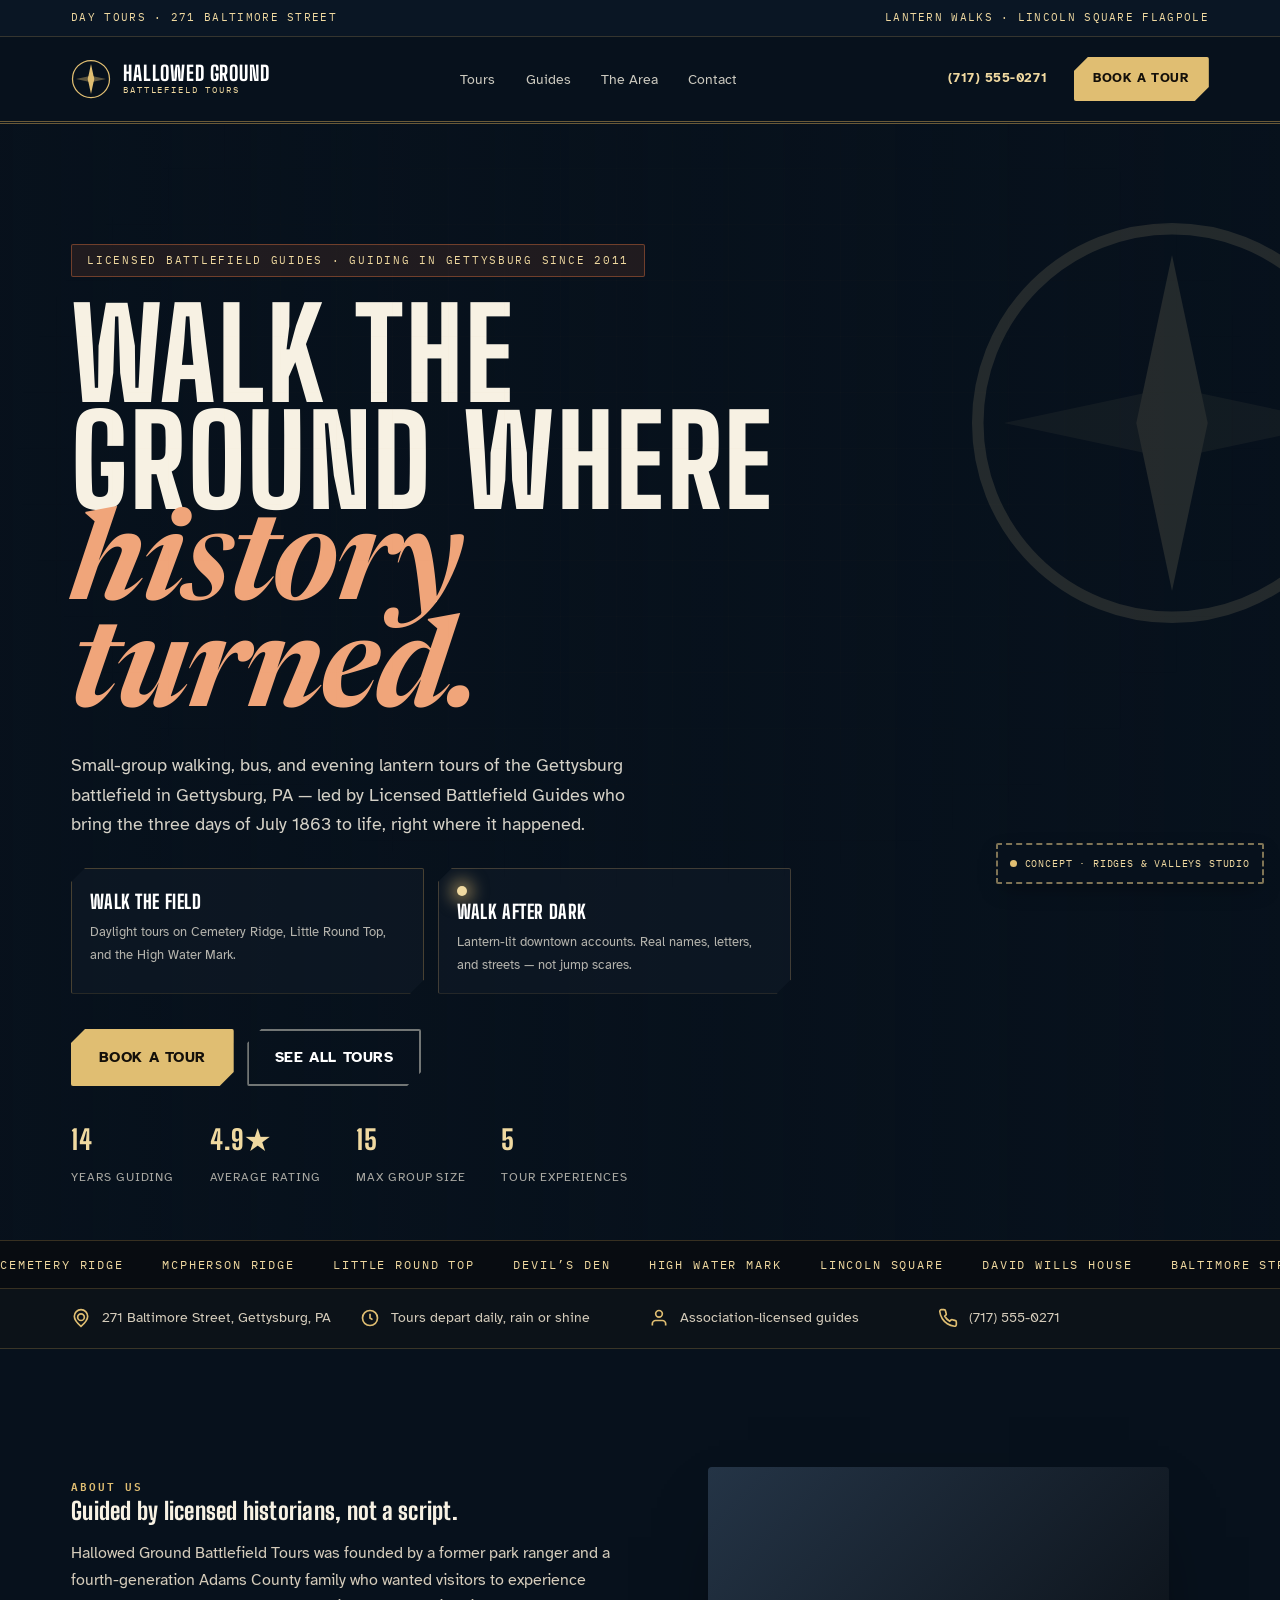
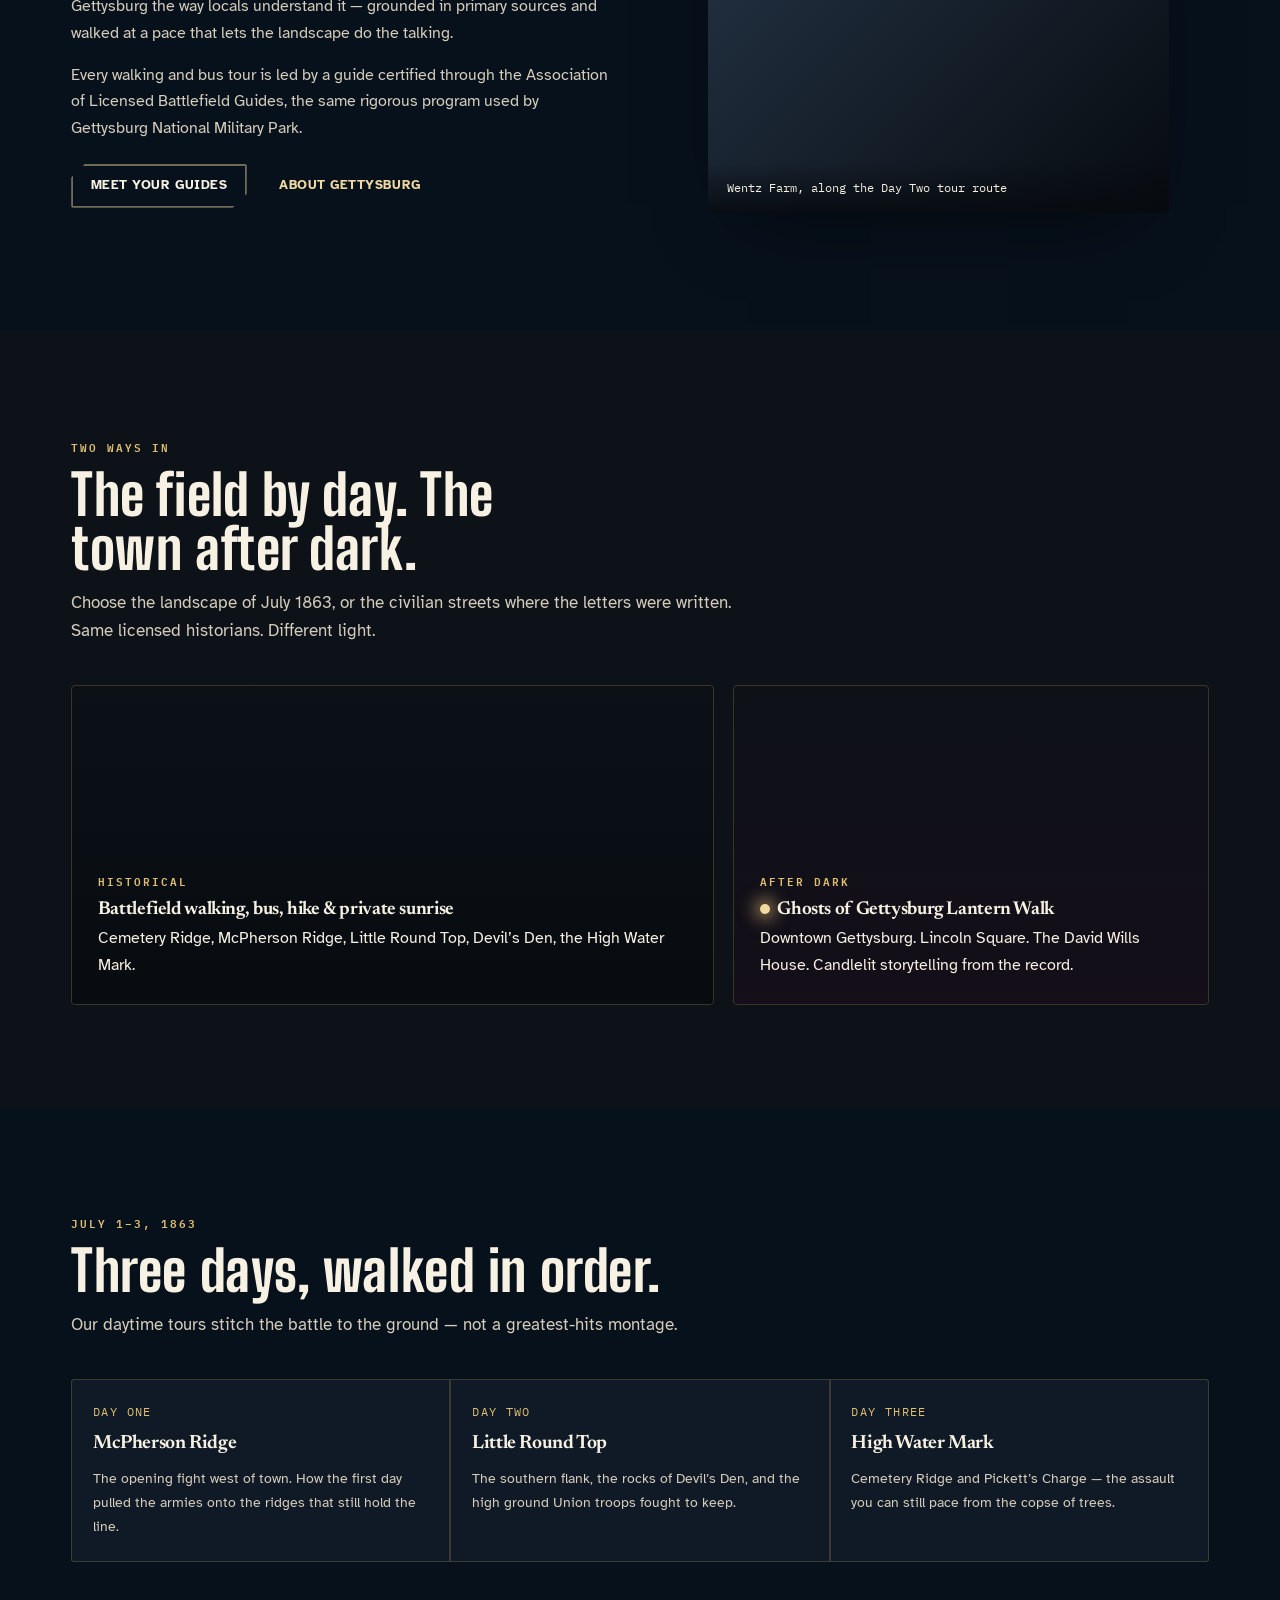
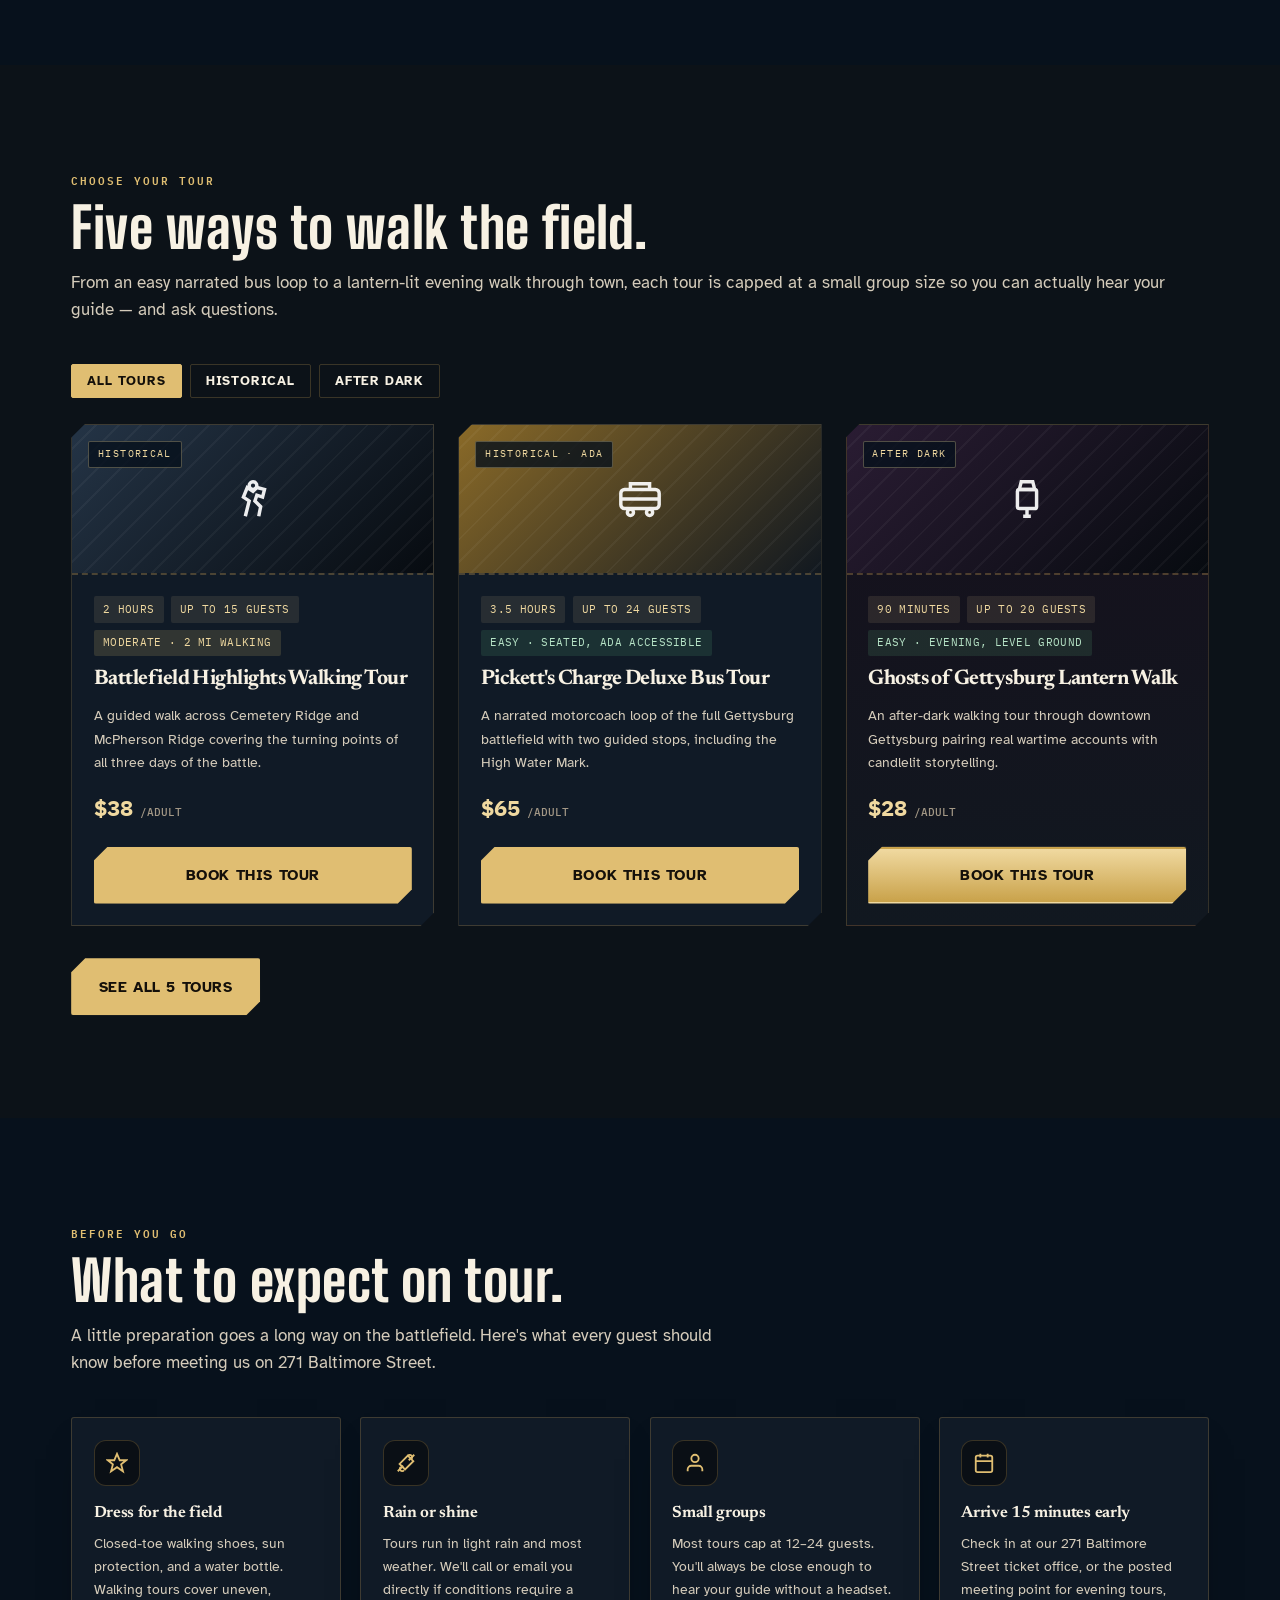
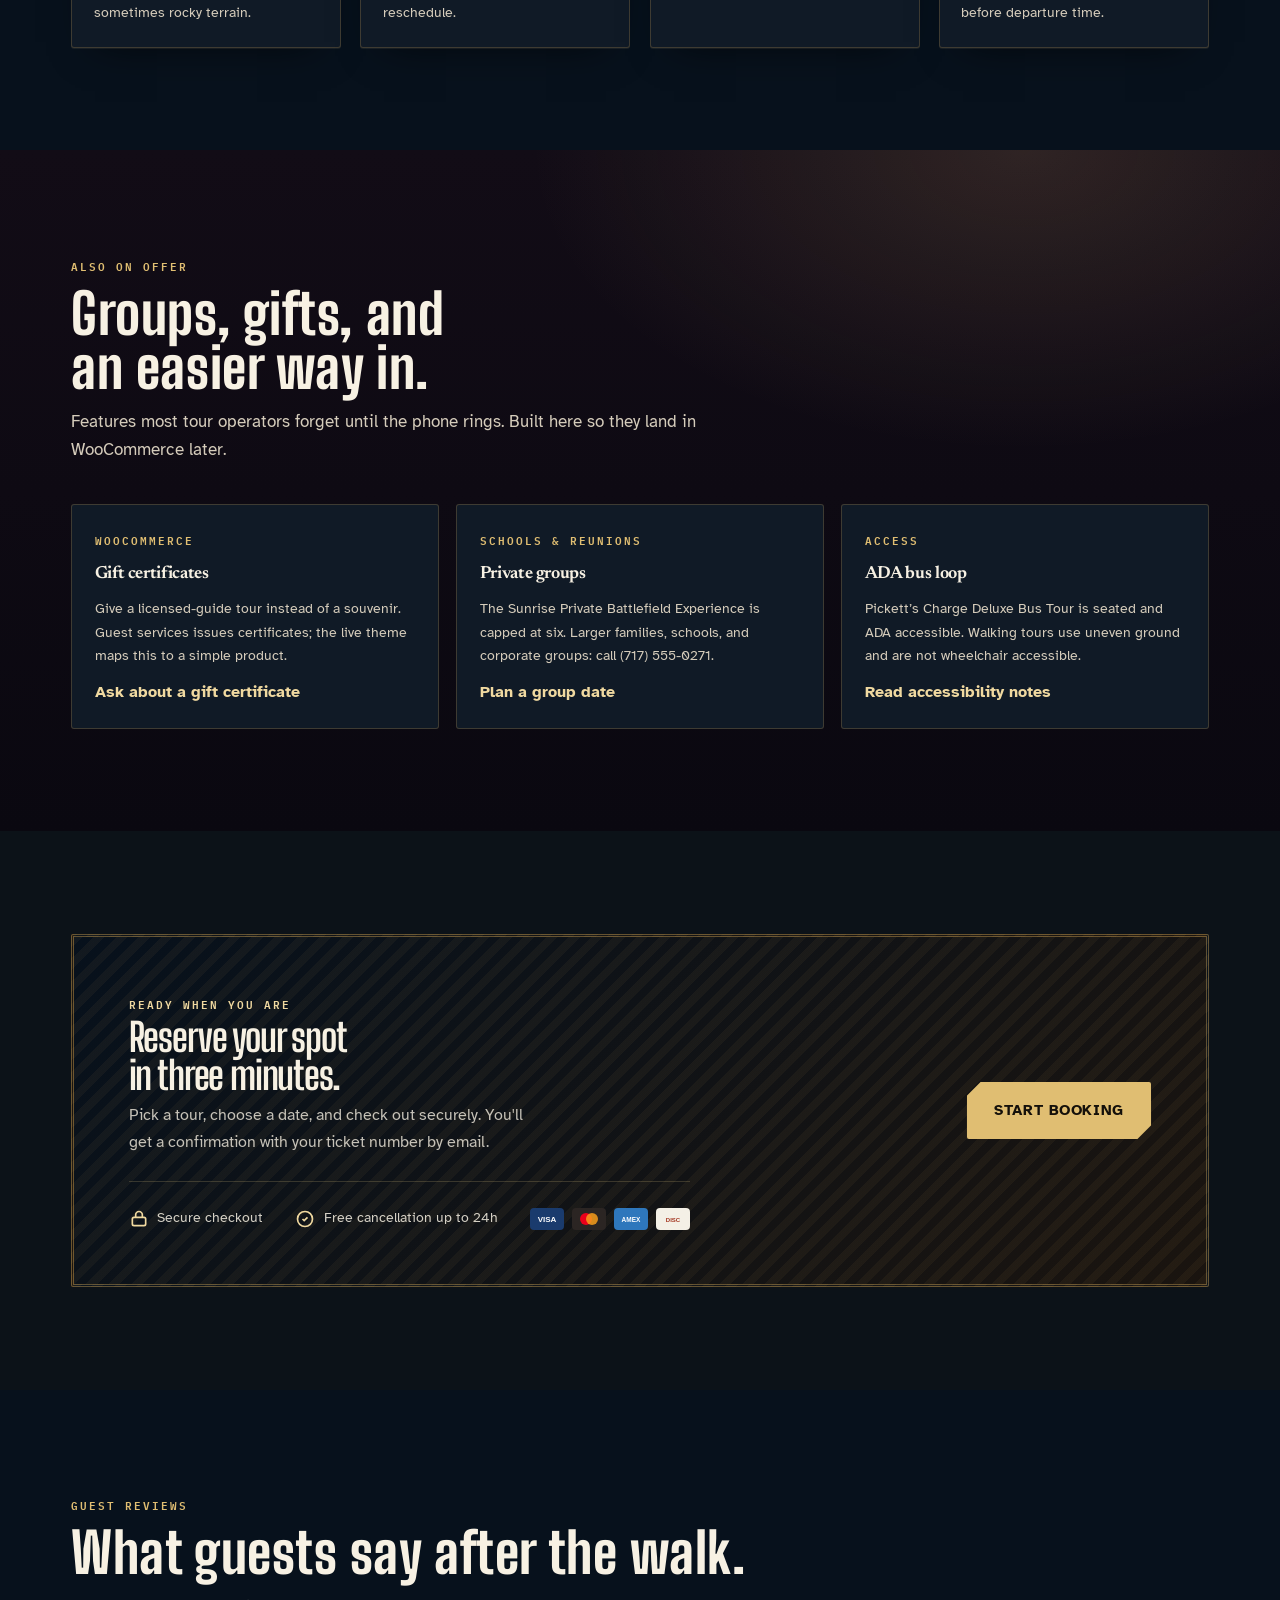
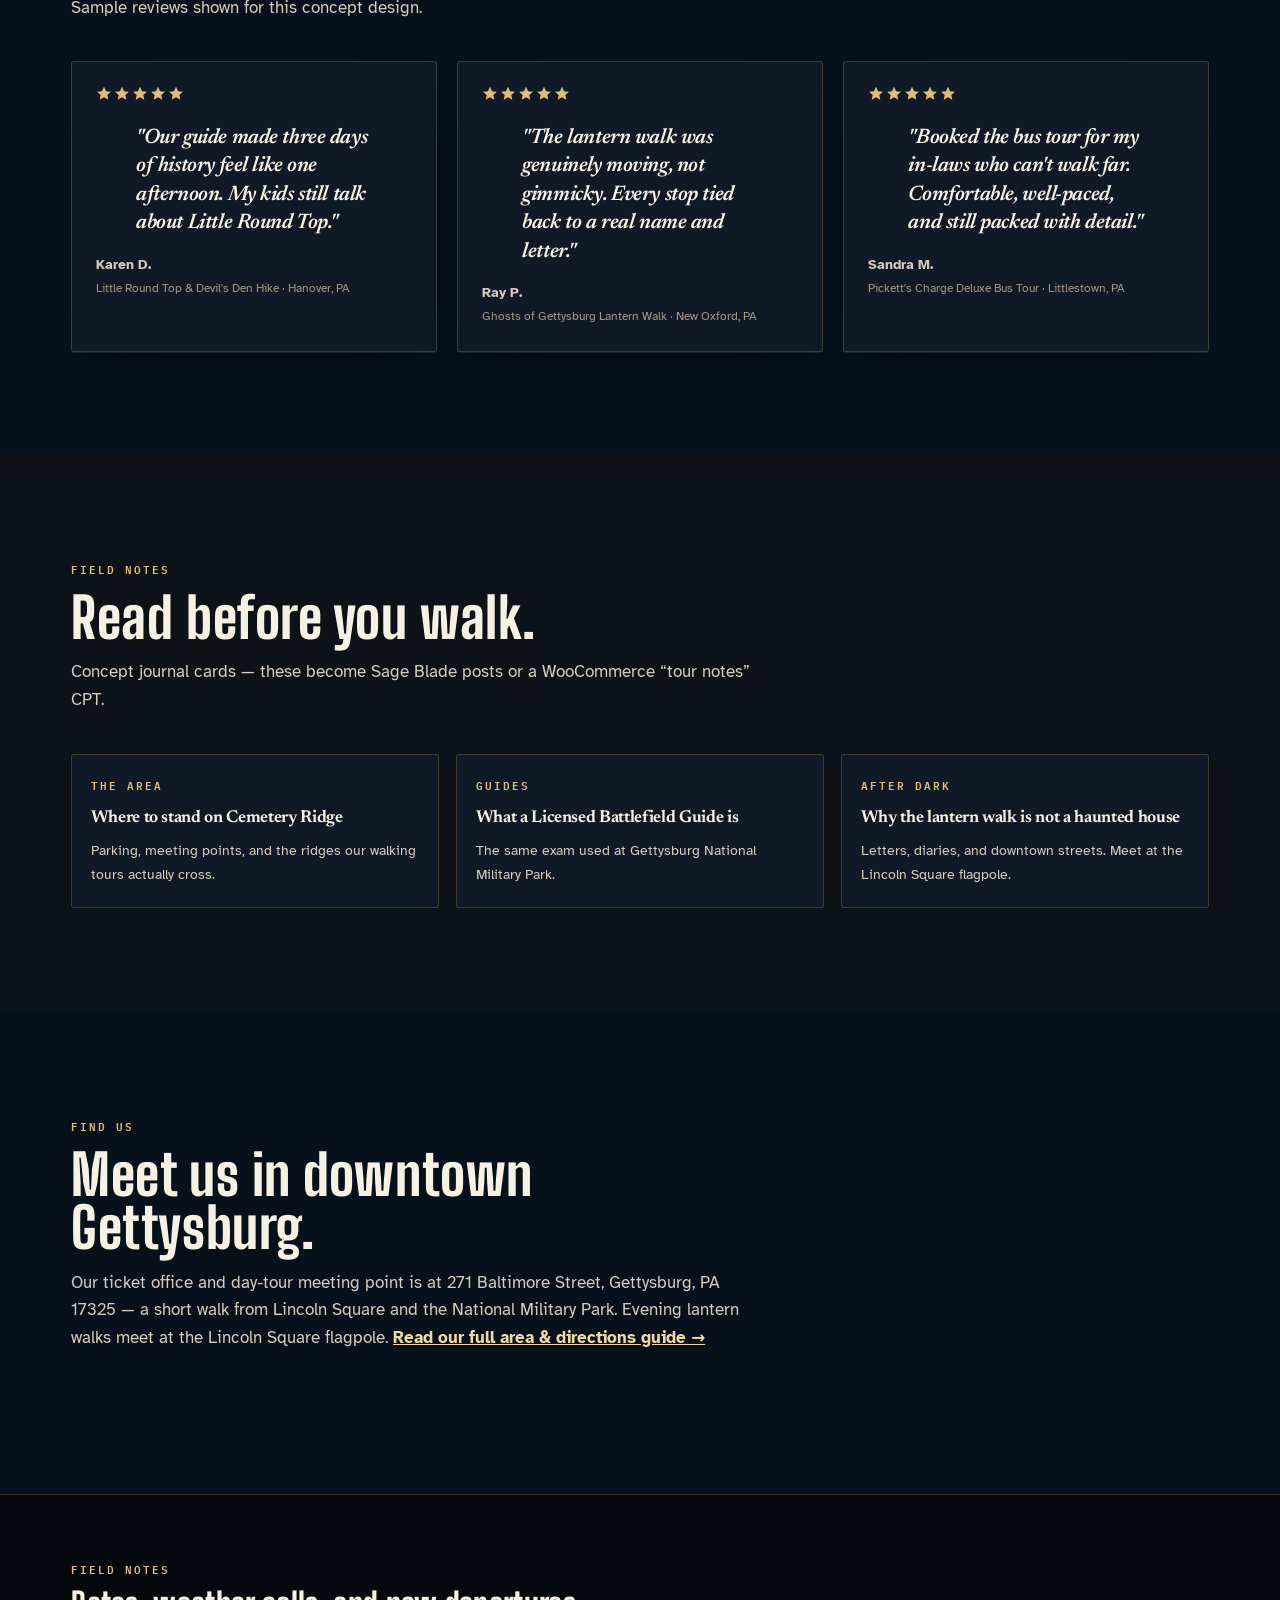
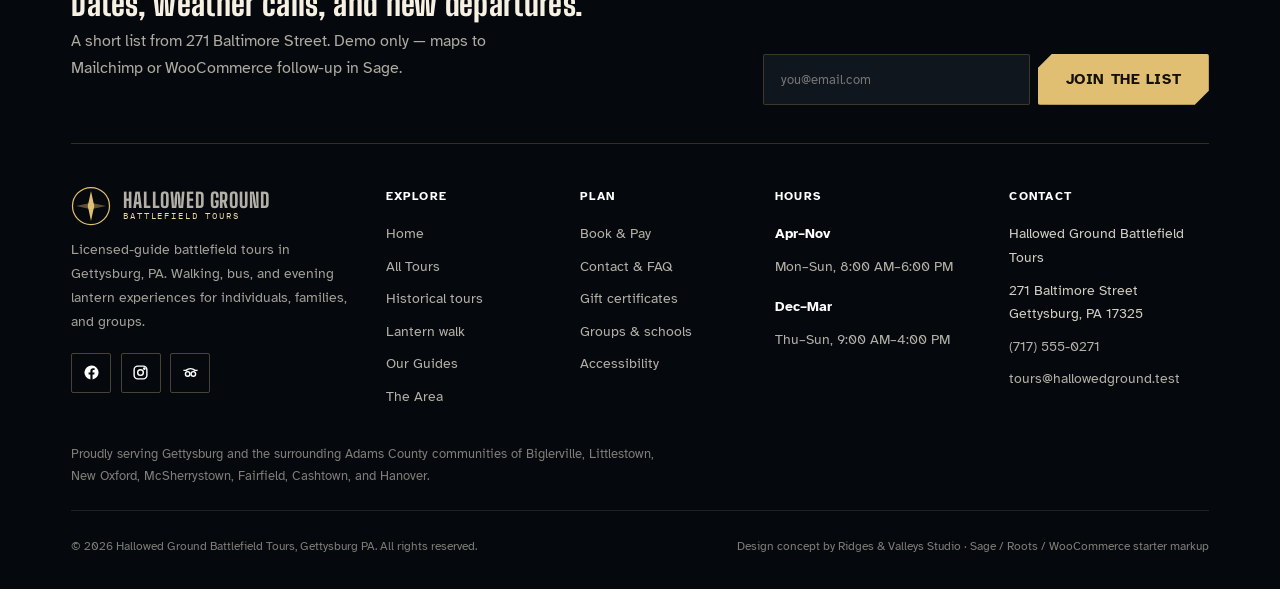
==== commit 04e4354e: "Remove personal guide names and bios from the concept Replace named profiles and license numbers wit" ====
--- a/index.html
+++ b/index.html
@@ -426,12 +426,12 @@
       <div class="reviews-grid reveal">
         <article class="review-card">
           <div class="stars" aria-hidden="true"><svg viewBox="0 0 20 20" fill="currentColor"><path d="M10 1l2.6 5.6 6.1.6-4.6 4.1 1.3 6-5.4-3.1-5.4 3.1 1.3-6L1.3 7.2l6.1-.6z"/></svg><svg viewBox="0 0 20 20" fill="currentColor"><path d="M10 1l2.6 5.6 6.1.6-4.6 4.1 1.3 6-5.4-3.1-5.4 3.1 1.3-6L1.3 7.2l6.1-.6z"/></svg><svg viewBox="0 0 20 20" fill="currentColor"><path d="M10 1l2.6 5.6 6.1.6-4.6 4.1 1.3 6-5.4-3.1-5.4 3.1 1.3-6L1.3 7.2l6.1-.6z"/></svg><svg viewBox="0 0 20 20" fill="currentColor"><path d="M10 1l2.6 5.6 6.1.6-4.6 4.1 1.3 6-5.4-3.1-5.4 3.1 1.3-6L1.3 7.2l6.1-.6z"/></svg><svg viewBox="0 0 20 20" fill="currentColor"><path d="M10 1l2.6 5.6 6.1.6-4.6 4.1 1.3 6-5.4-3.1-5.4 3.1 1.3-6L1.3 7.2l6.1-.6z"/></svg></div>
-          <blockquote>"Tom made three days of history feel like one afternoon. My kids still talk about Little Round Top."</blockquote>
+          <blockquote>"Our guide made three days of history feel like one afternoon. My kids still talk about Little Round Top."</blockquote>
           <p class="review-author">Karen D.<span>Little Round Top &amp; Devil's Den Hike &middot; Hanover, PA</span></p>
         </article>
         <article class="review-card">
           <div class="stars" aria-hidden="true"><svg viewBox="0 0 20 20" fill="currentColor"><path d="M10 1l2.6 5.6 6.1.6-4.6 4.1 1.3 6-5.4-3.1-5.4 3.1 1.3-6L1.3 7.2l6.1-.6z"/></svg><svg viewBox="0 0 20 20" fill="currentColor"><path d="M10 1l2.6 5.6 6.1.6-4.6 4.1 1.3 6-5.4-3.1-5.4 3.1 1.3-6L1.3 7.2l6.1-.6z"/></svg><svg viewBox="0 0 20 20" fill="currentColor"><path d="M10 1l2.6 5.6 6.1.6-4.6 4.1 1.3 6-5.4-3.1-5.4 3.1 1.3-6L1.3 7.2l6.1-.6z"/></svg><svg viewBox="0 0 20 20" fill="currentColor"><path d="M10 1l2.6 5.6 6.1.6-4.6 4.1 1.3 6-5.4-3.1-5.4 3.1 1.3-6L1.3 7.2l6.1-.6z"/></svg><svg viewBox="0 0 20 20" fill="currentColor"><path d="M10 1l2.6 5.6 6.1.6-4.6 4.1 1.3 6-5.4-3.1-5.4 3.1 1.3-6L1.3 7.2l6.1-.6z"/></svg></div>
-          <blockquote>"The lantern walk was genuinely moving, not gimmicky. Denise ties every stop back to a real name and letter."</blockquote>
+          <blockquote>"The lantern walk was genuinely moving, not gimmicky. Every stop tied back to a real name and letter."</blockquote>
           <p class="review-author">Ray P.<span>Ghosts of Gettysburg Lantern Walk &middot; New Oxford, PA</span></p>
         </article>
         <article class="review-card">
--- a/styles.css
+++ b/styles.css
@@ -62,7 +62,7 @@
   --radius-sm:2px;
   --radius-md:3px;
   --radius-lg:4px;
-  --ticket: polygon(10px 0, 100% 0, 100% calc(100% - 10px), calc(100% - 10px) 100%, 0 100%, 0 10px);
+  --ticket: polygon(14px 0, 100% 0, 100% calc(100% - 14px), calc(100% - 14px) 100%, 0 100%, 0 14px);
   --shadow-soft: 0 30px 80px -40px rgba(0,0,0,0.85);
   --shadow-card: 0 1px 0 rgba(240,217,160,0.08), 0 18px 40px -24px rgba(0,0,0,0.7);
 
@@ -579,18 +579,19 @@
 
 .tour-card{
   background: var(--color-surface);
-  border-radius:var(--radius-sm); overflow:hidden;
+  border-radius:0;
+  overflow:visible;
   border:1px solid var(--color-border);
   display:flex; flex-direction:column;
   position:relative;
+  clip-path: var(--ticket);
   transition: transform 0.28s var(--ease), box-shadow 0.28s var(--ease), border-color 0.28s var(--ease);
 }
-.tour-card::before, .tour-card::after{
-  content:""; position:absolute; top:136px; width:16px; height:16px; border-radius:50%;
-  background: var(--color-bg); z-index:2;
-}
-.tour-card::before{ left:-8px; box-shadow: 0 28px 0 var(--color-bg), 0 56px 0 var(--color-bg); }
-.tour-card::after{ right:-8px; box-shadow: 0 28px 0 var(--color-bg), 0 56px 0 var(--color-bg); }
+.tour-card::before, .tour-card::after{ display:none; }
+.tour-body{
+  padding:1.35rem; display:flex; flex-direction:column; gap:0.7rem; flex:1;
+  border-top: 2px dashed rgba(224,177,90,0.28);
+}
 .tour-card:hover{ transform:translateY(-6px) rotate(-0.35deg); border-color: var(--brick); }
 .tour-card.is-hidden{ display:none; }
 .tour-card[data-category="after-dark"]{ background: linear-gradient(180deg, #16101c, var(--slate-850)); }
@@ -617,7 +618,6 @@
   padding:0.28rem 0.55rem; border-radius: var(--radius-sm); border:1px solid rgba(240,217,160,0.3);
 }
 
-.tour-body{ padding:1.35rem; display:flex; flex-direction:column; gap:0.7rem; flex:1; }
 .tour-meta{ display:flex; flex-wrap:wrap; gap:0.45rem; }
 .chip{
   font-family:var(--font-mono); font-size:0.66rem; letter-spacing:0.03em; text-transform:uppercase;
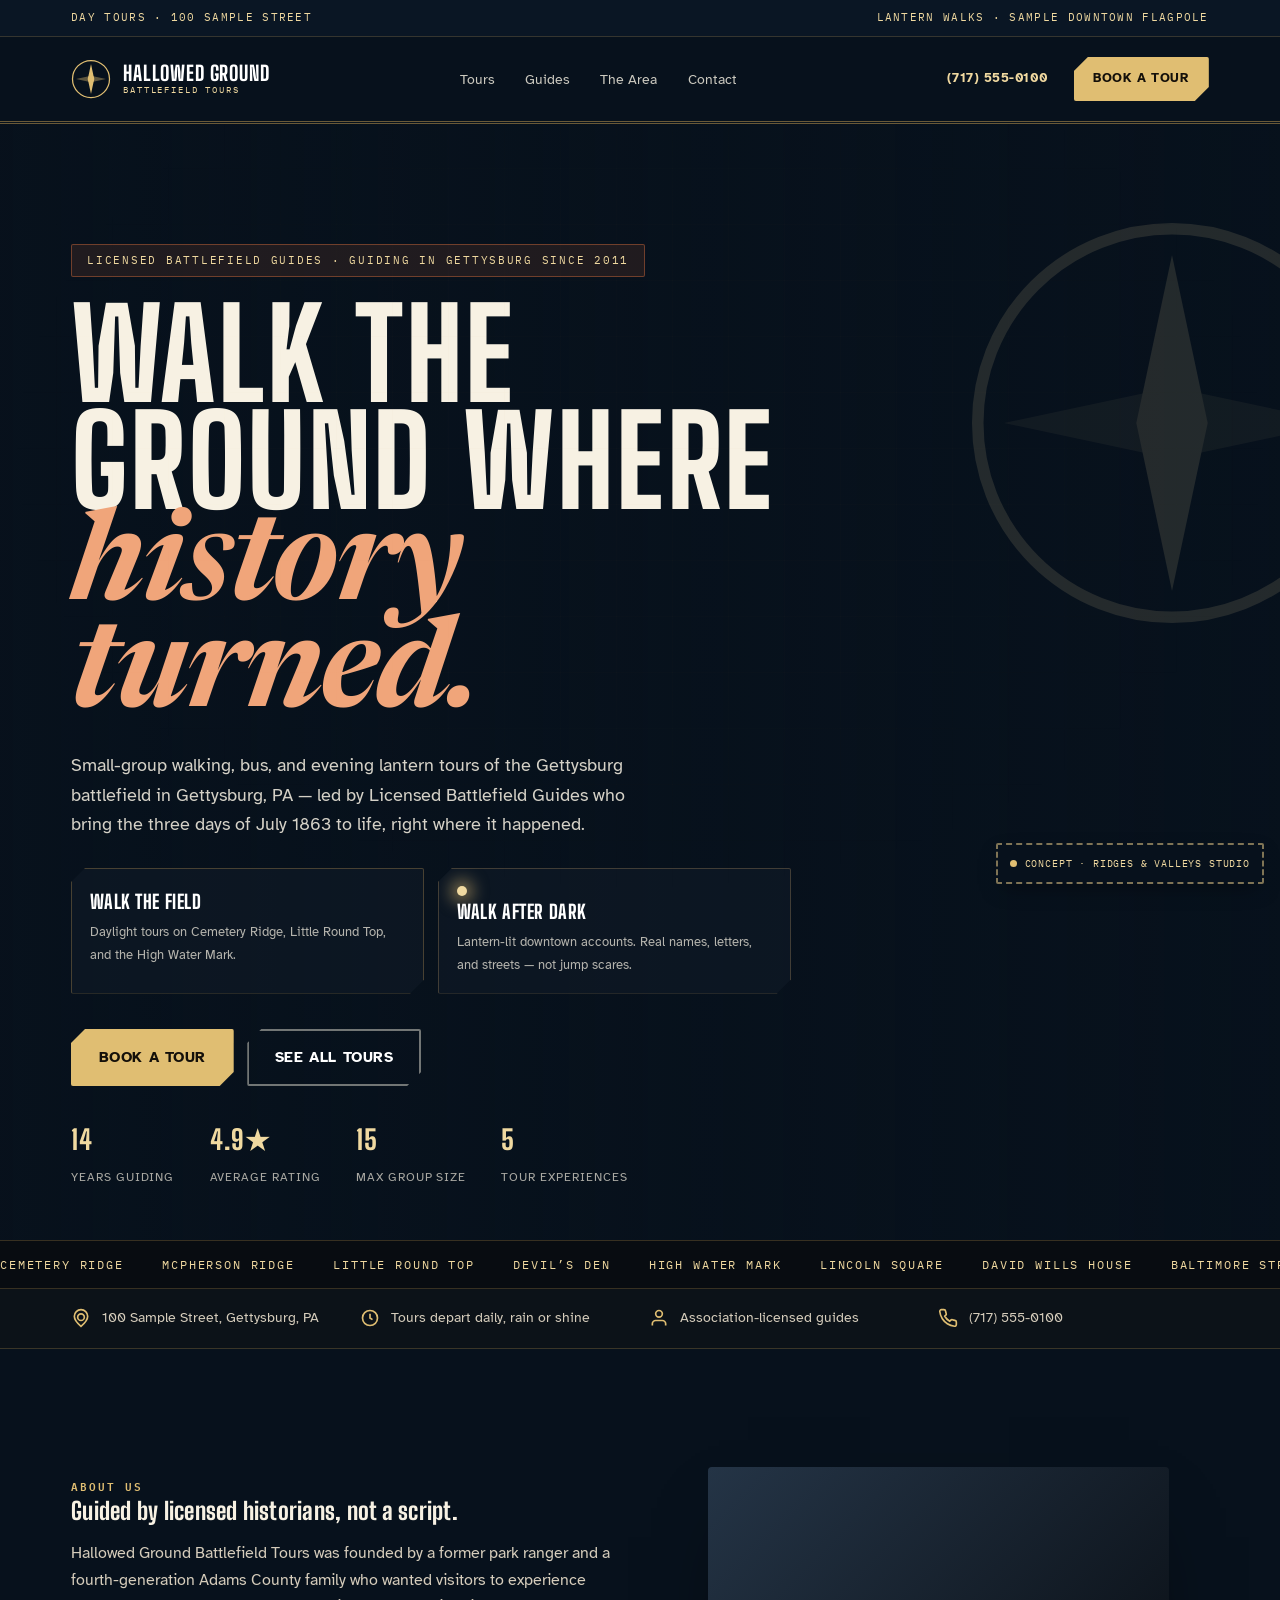
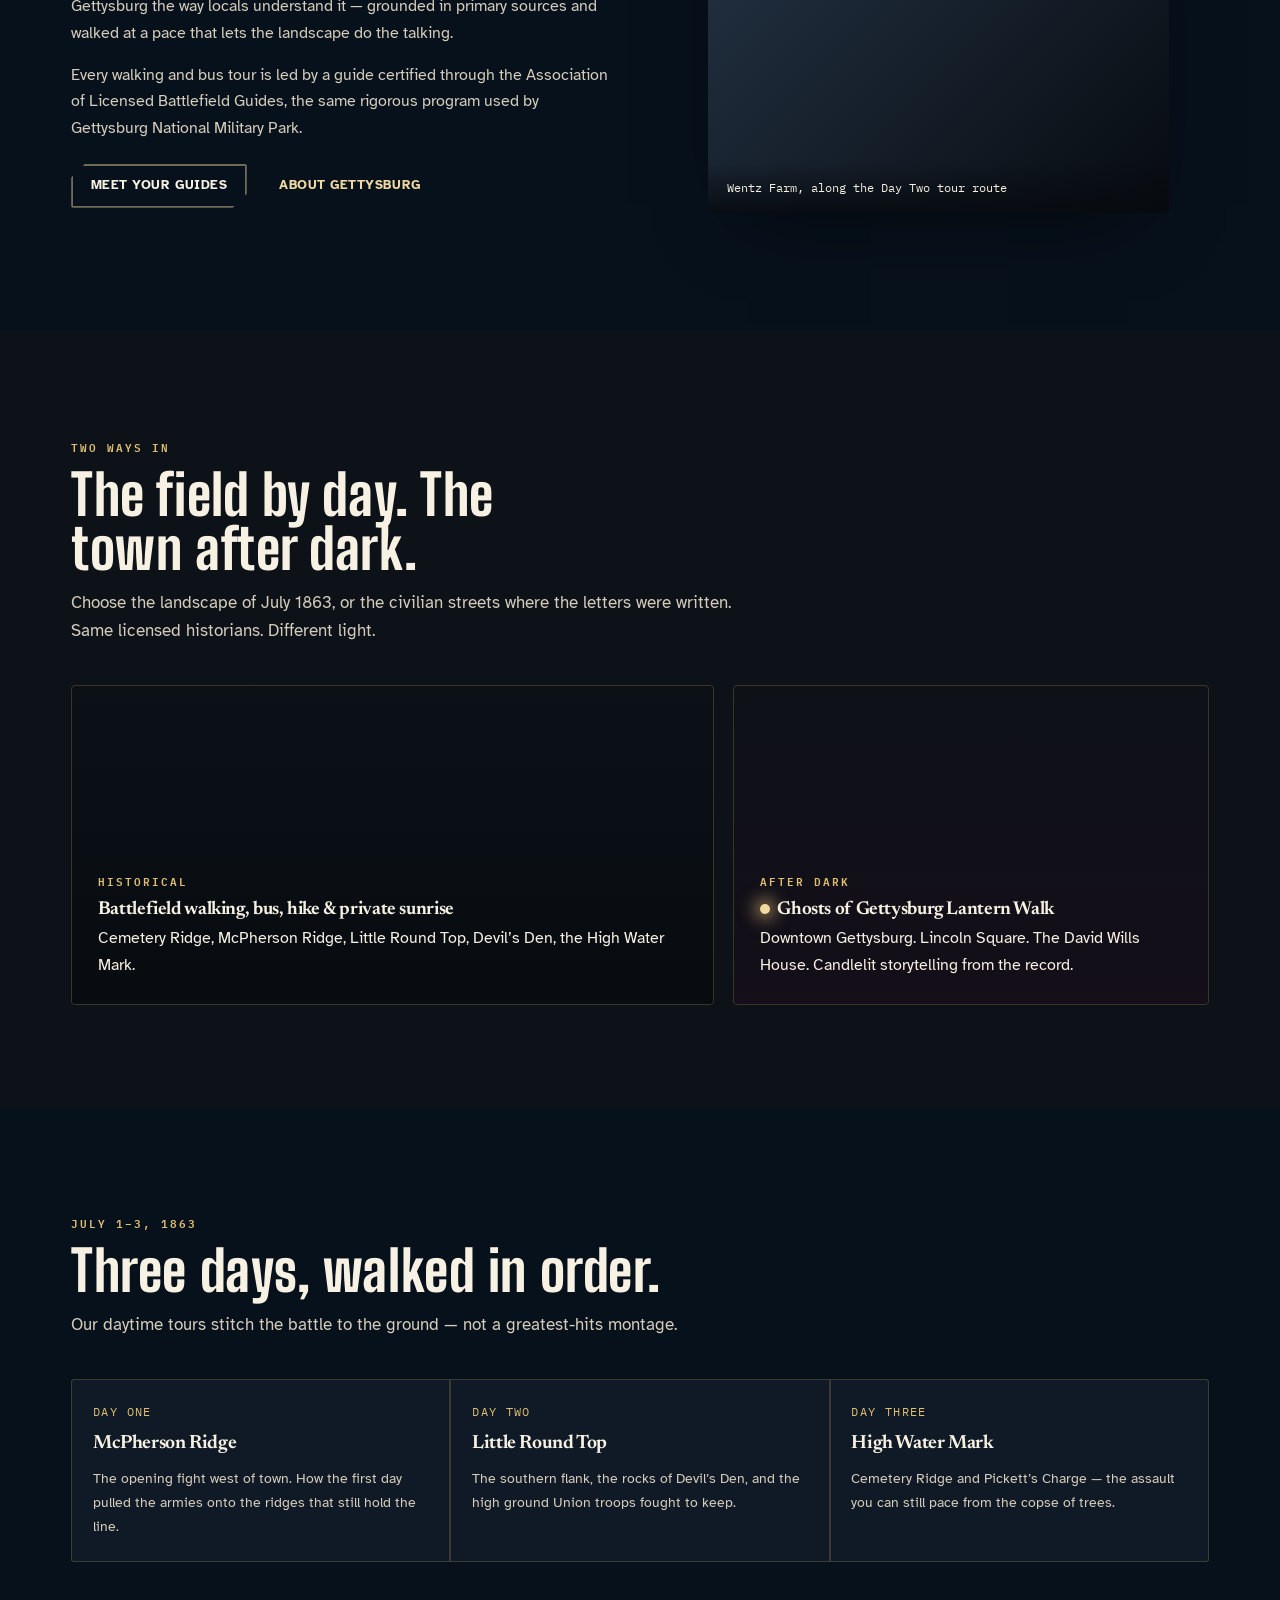
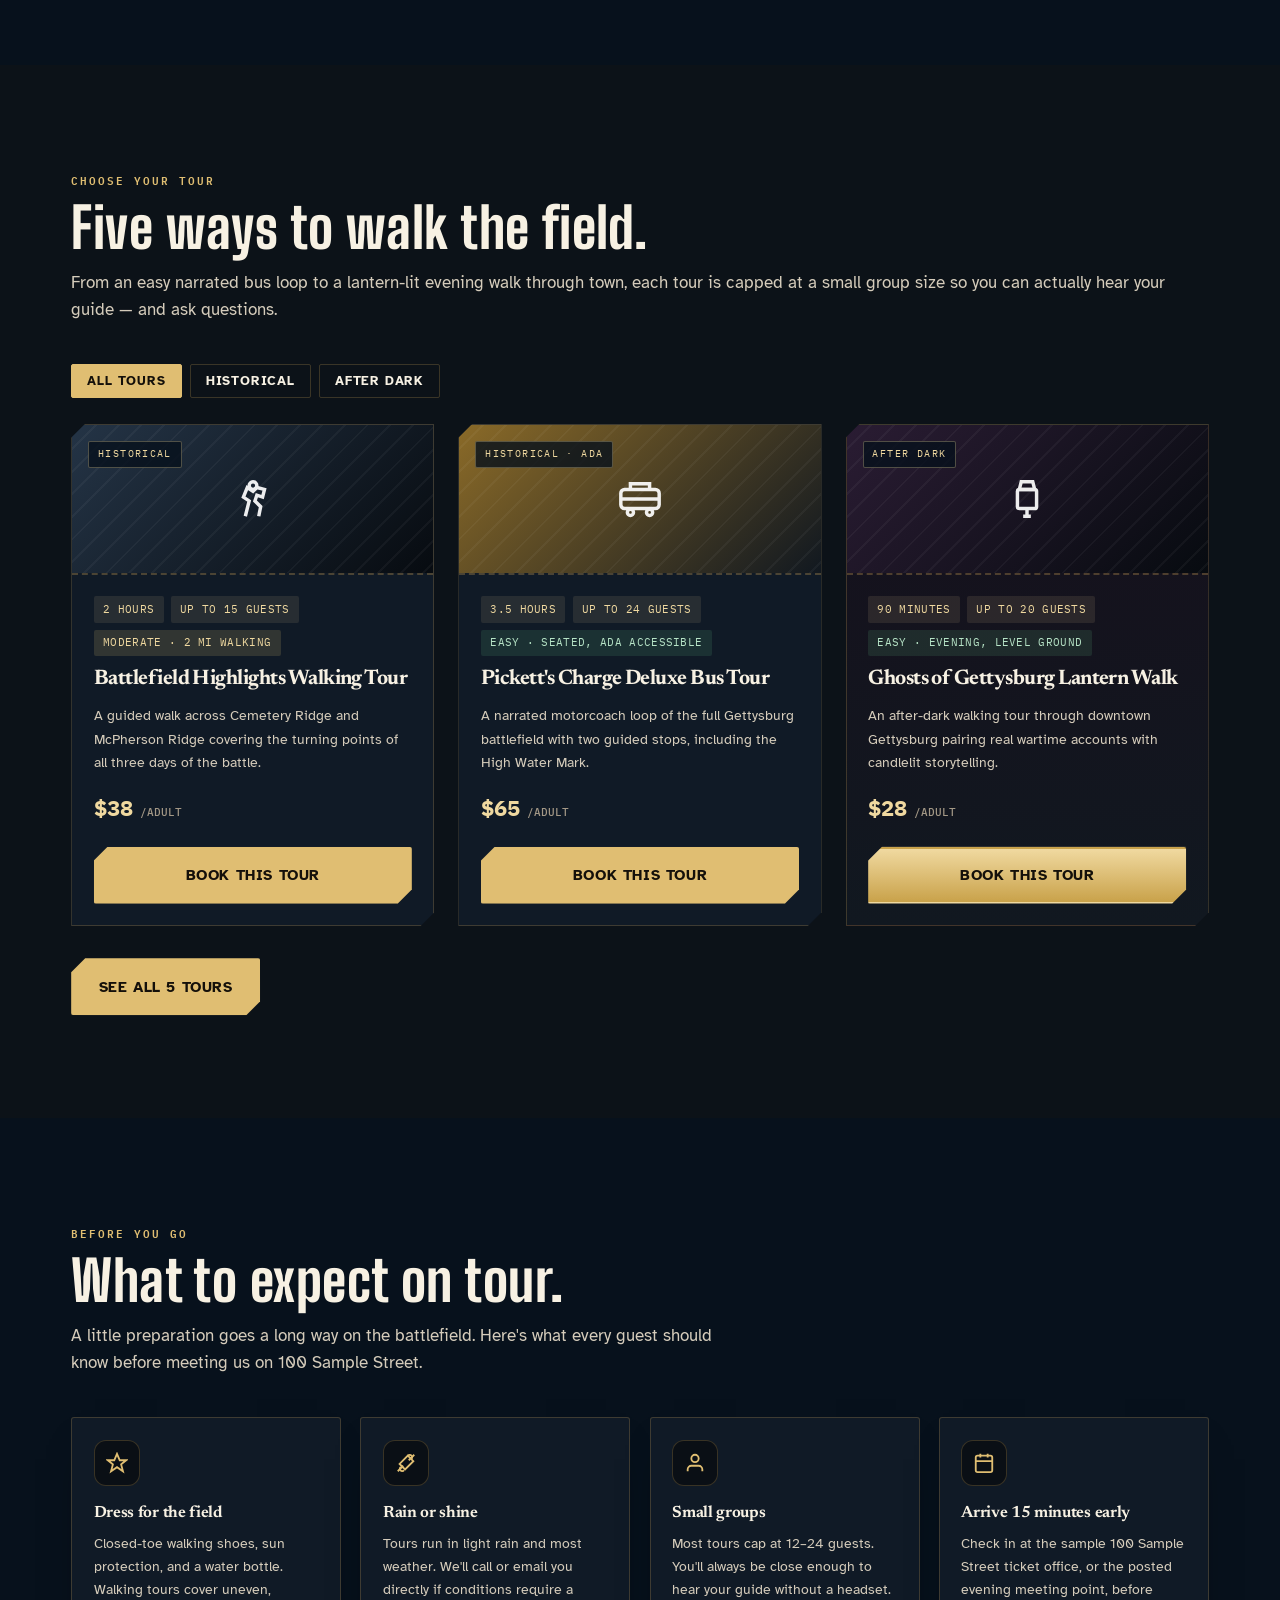
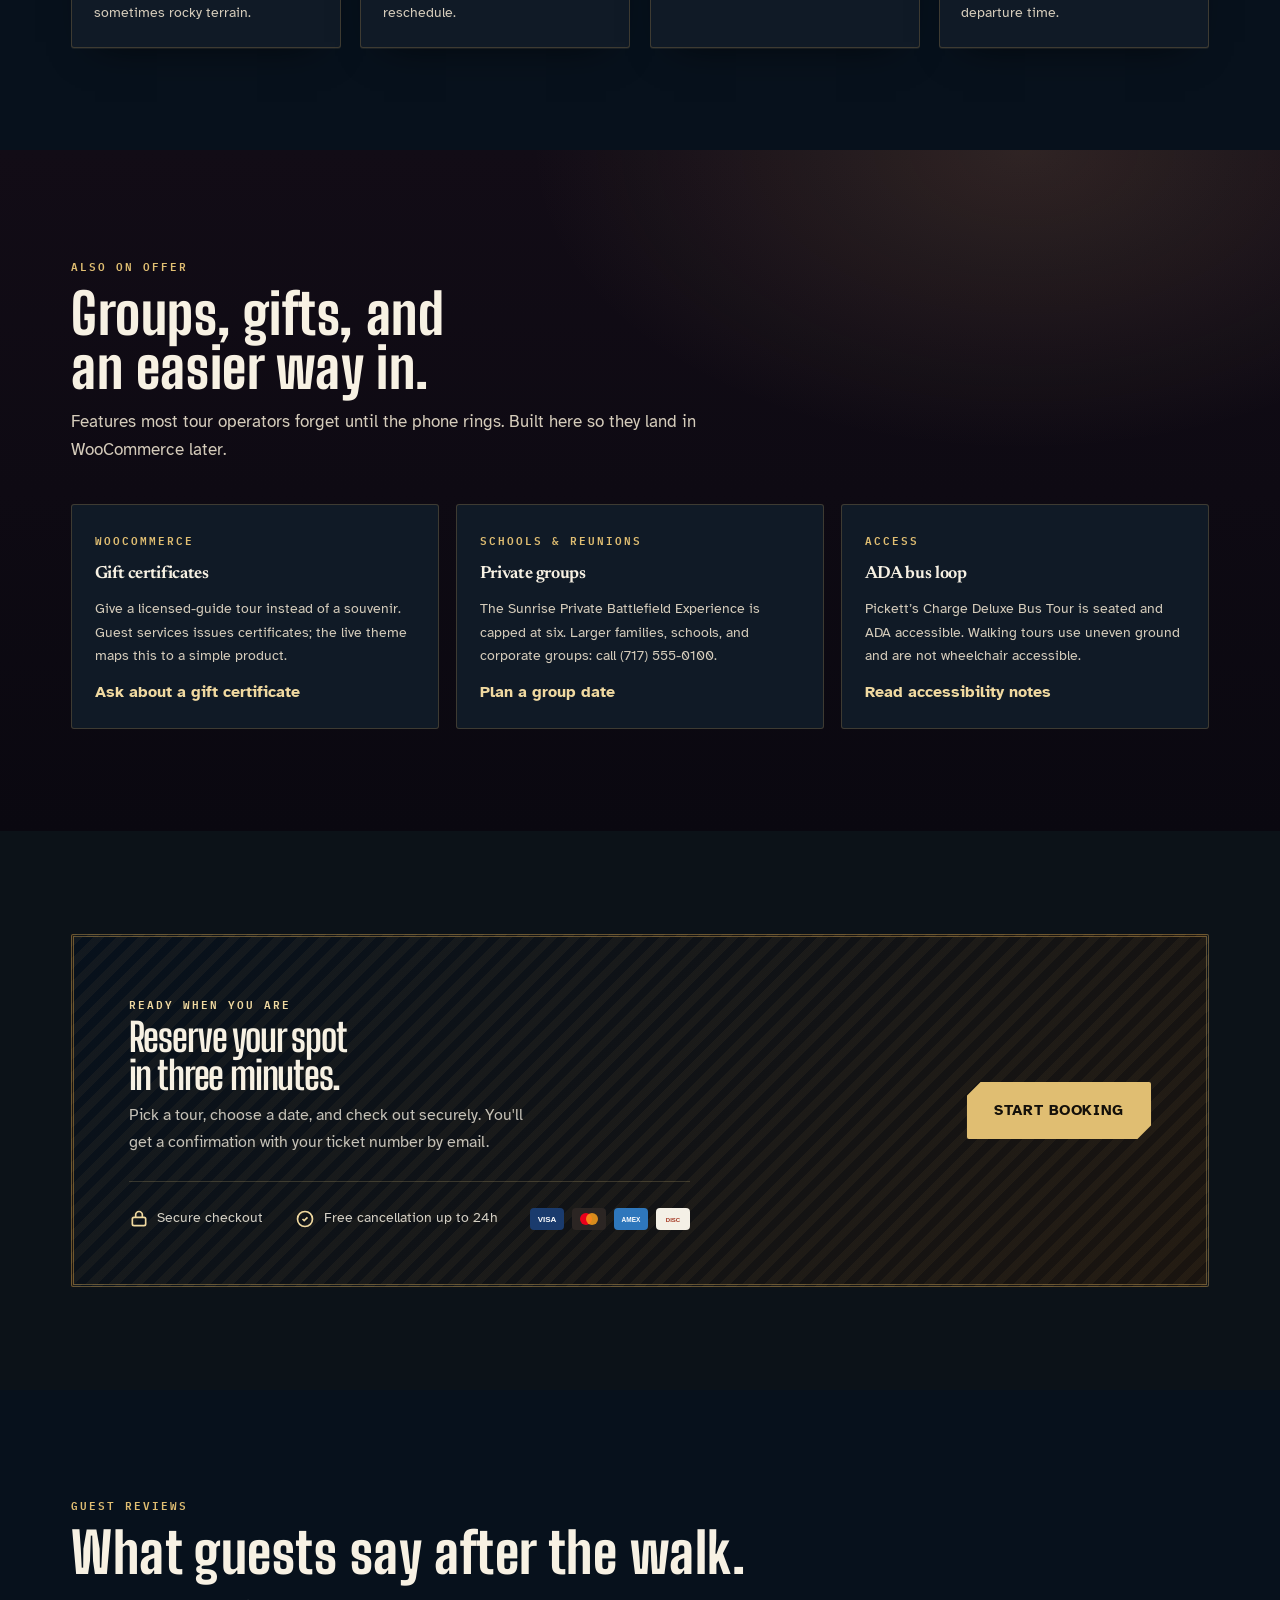
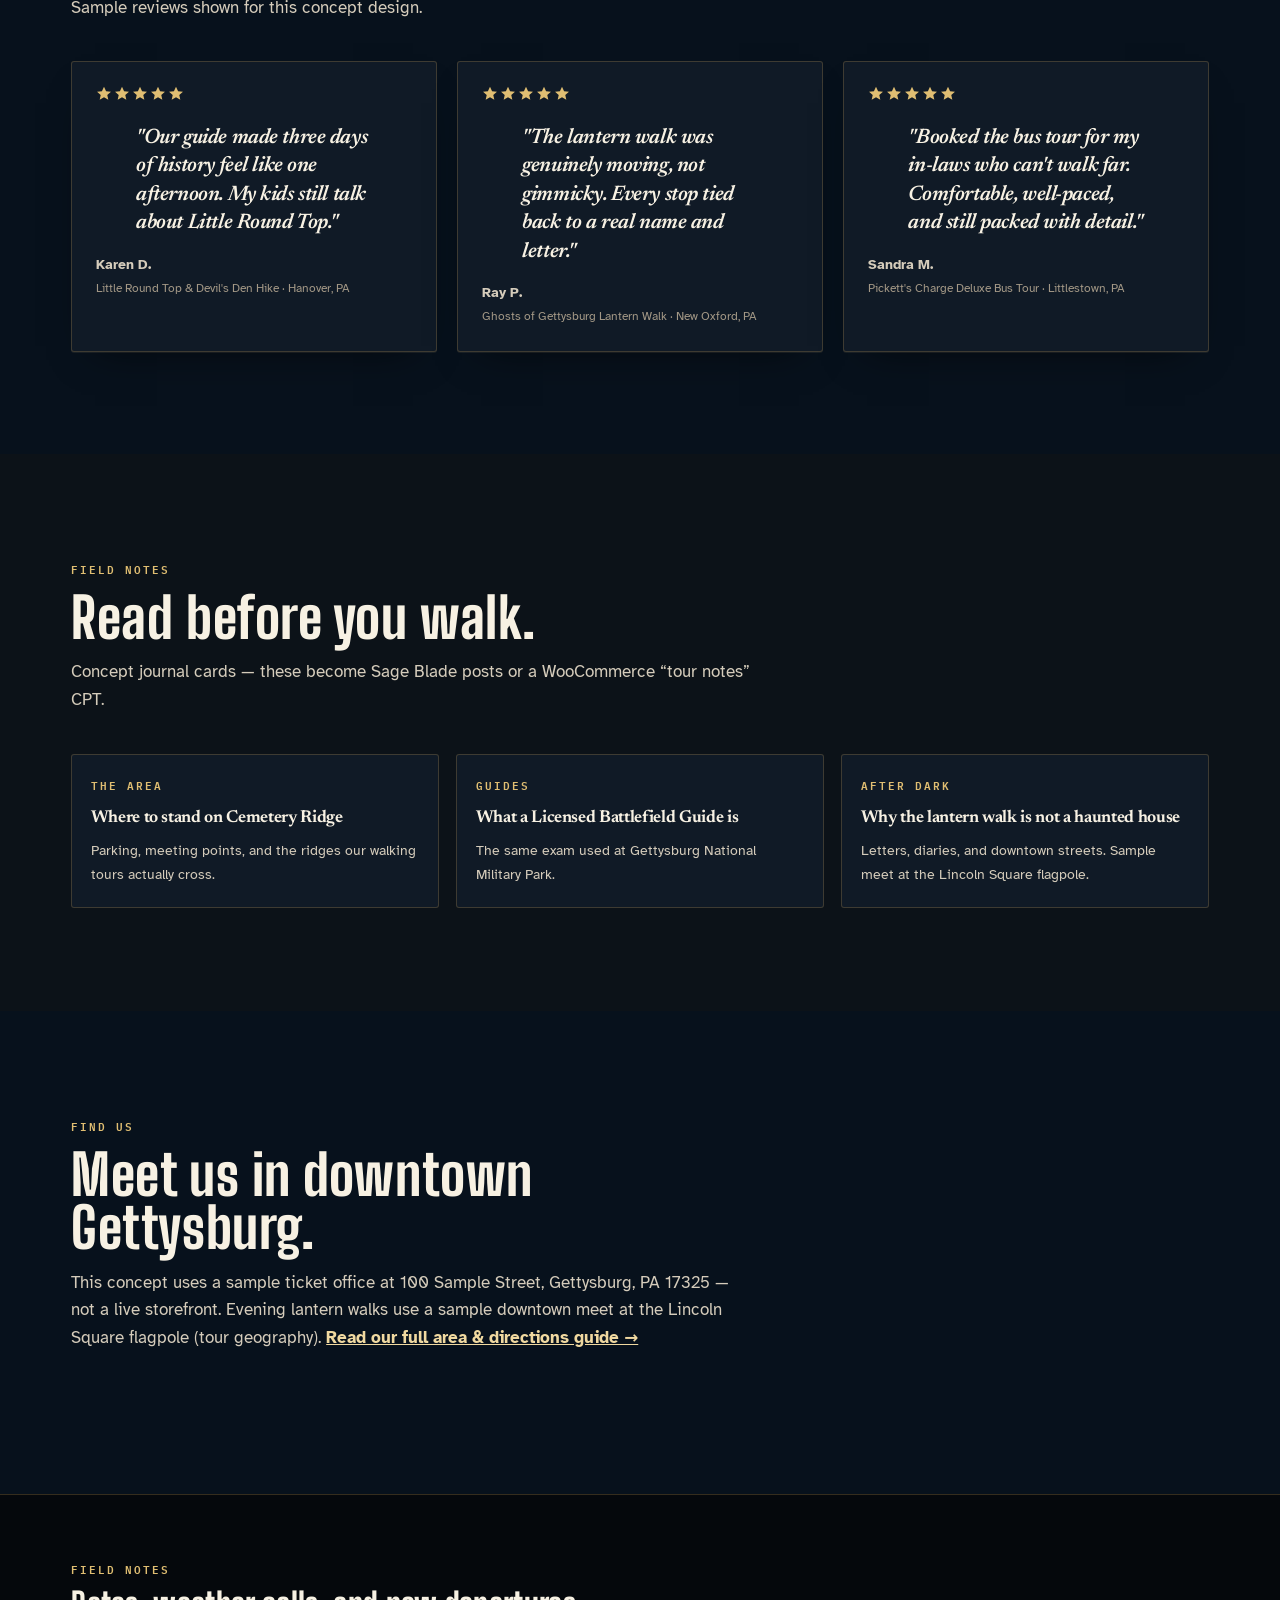
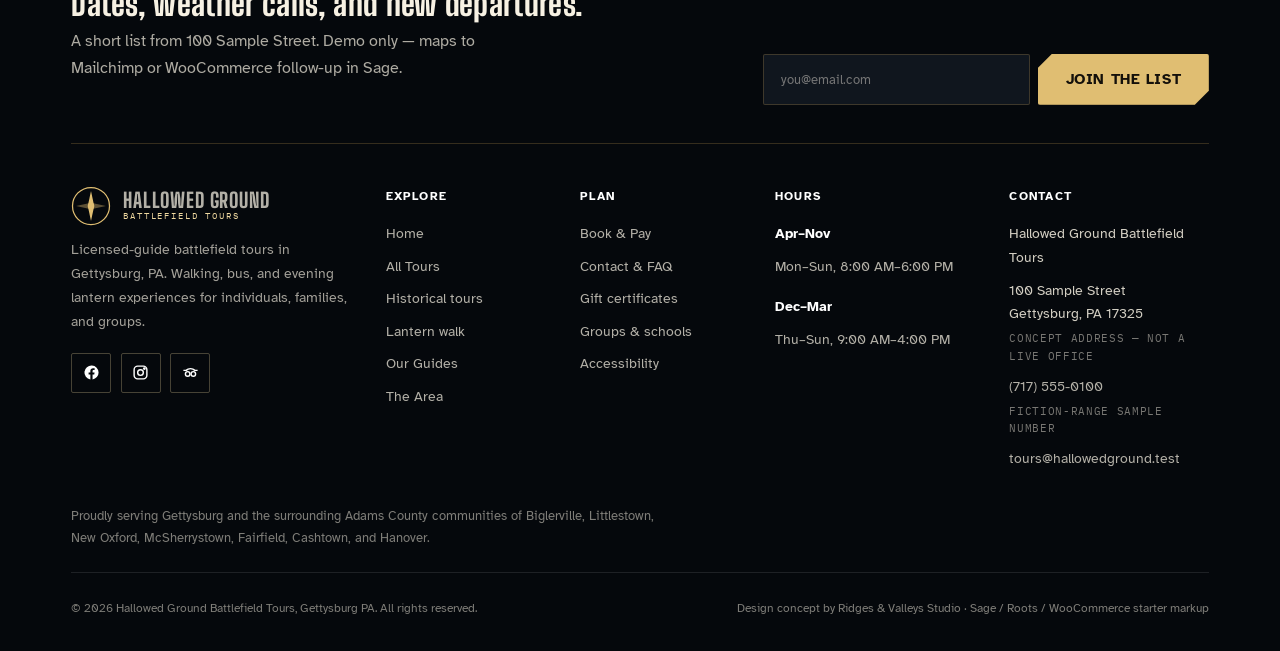
==== commit df750585: "Replace live NAP with sample address and fiction-range phone Keep battlefield geography (Lincoln Squ" ====
--- a/index.html
+++ b/index.html
@@ -24,18 +24,18 @@
   "url": "https://matthummel-pa.github.io/tour-hallowed-ground-tours-theme/index.html",
   "image": "https://commons.wikimedia.org/wiki/Special:FilePath/Pennsylvania_-_Gettysburg_-_NARA_-_68148252_(cropped).jpg?width=1600",
   "description": "Licensed-guide walking, bus, and evening lantern tours of the Gettysburg battlefield in Gettysburg, Pennsylvania.",
-  "telephone": "+17175550271",
+  "telephone": "+17175550100",
   "email": "tours@hallowedground.test",
   "priceRange": "$$",
   "address": {
     "@type": "PostalAddress",
-    "streetAddress": "271 Baltimore Street",
+    "streetAddress": "100 Sample Street",
     "addressLocality": "Gettysburg",
     "addressRegion": "PA",
     "postalCode": "17325",
     "addressCountry": "US"
   },
-  "geo": { "@type": "GeoCoordinates", "latitude": 39.828, "longitude": -77.231 },
+  "geo": { "@type": "GeoCoordinates", "latitude": 39.83, "longitude": -77.23 },
   "openingHoursSpecification": [
     { "@type": "OpeningHoursSpecification", "dayOfWeek": ["Monday","Tuesday","Wednesday","Thursday","Friday","Saturday","Sunday"], "opens": "08:00", "closes": "18:00", "validFrom": "2026-04-01", "validThrough": "2026-11-30" },
     { "@type": "OpeningHoursSpecification", "dayOfWeek": ["Thursday","Friday","Saturday","Sunday"], "opens": "09:00", "closes": "16:00", "validFrom": "2026-12-01", "validThrough": "2027-03-31" }
@@ -62,8 +62,8 @@
 <header class="site-header" role="banner">
   <div class="header-rail">
     <div class="wrap">
-      <span>Day tours · 271 Baltimore Street</span>
-      <span>Lantern walks · Lincoln Square flagpole</span>
+      <span>Day tours · 100 Sample Street</span>
+      <span>Lantern walks · sample downtown flagpole</span>
     </div>
   </div>
   <div class="wrap header-inner">
@@ -92,7 +92,7 @@
       </ul>
     </nav>
     <div class="header-actions">
-      <a href="tel:+17175550271" class="btn btn-ghost btn-sm header-phone">(717) 555-0271</a>
+      <a href="tel:+17175550100" class="btn btn-ghost btn-sm header-phone">(717) 555-0100</a>
       <a href="book.html" class="btn btn-primary btn-sm">Book a Tour</a>
       <button type="button" class="hamburger" id="hamburgerBtn" aria-expanded="false" aria-controls="mobileNav" aria-label="Open menu">
         <span></span><span></span><span></span>
@@ -111,7 +111,7 @@
     <li><a href="contact.html">Contact</a></li>
     <li><a href="book.html">Book &amp; Pay</a></li>
   </ul>
-  <a href="tel:+17175550271" class="btn btn-outline btn-block">Call (717) 555-0271</a>
+  <a href="tel:+17175550100" class="btn btn-outline btn-block">Call (717) 555-0100</a>
   <a href="book.html" class="btn btn-primary btn-block">Book a Tour</a>
 </nav>
 <!-- sage:end sections/header.blade.php -->
@@ -164,7 +164,7 @@
     <div class="wrap">
       <div class="info-item">
         <svg width="20" height="20" viewBox="0 0 24 24" fill="none" stroke="currentColor" stroke-width="2" aria-hidden="true"><path d="M12 15a4 4 0 100-8 4 4 0 000 8z"/><path d="M12 2a8 8 0 00-8 8c0 5.5 8 12 8 12s8-6.5 8-12a8 8 0 00-8-8z"/></svg>
-        271 Baltimore Street, Gettysburg, PA
+        100 Sample Street, Gettysburg, PA
       </div>
       <div class="info-item">
         <svg width="20" height="20" viewBox="0 0 24 24" fill="none" stroke="currentColor" stroke-width="2" aria-hidden="true"><circle cx="12" cy="12" r="9"/><path d="M12 7v5l3 2"/></svg>
@@ -176,7 +176,7 @@
       </div>
       <div class="info-item">
         <svg width="20" height="20" viewBox="0 0 24 24" fill="none" stroke="currentColor" stroke-width="2" aria-hidden="true"><path d="M22 16.92v3a2 2 0 01-2.18 2 19.79 19.79 0 01-8.63-3.07 19.5 19.5 0 01-6-6 19.79 19.79 0 01-3.07-8.67A2 2 0 014.11 2h3a2 2 0 012 1.72c.127.96.361 1.902.7 2.81a2 2 0 01-.45 2.11L8.09 9.91a16 16 0 006 6l1.27-1.27a2 2 0 012.11-.45c.908.339 1.85.573 2.81.7A2 2 0 0122 16.92z"/></svg>
-        (717) 555-0271
+        (717) 555-0100
       </div>
     </div>
   </div>
@@ -330,7 +330,7 @@
       <div class="section-head reveal">
         <span class="eyebrow">Before You Go</span>
         <h2>What to expect on tour.</h2>
-        <p>A little preparation goes a long way on the battlefield. Here's what every guest should know before meeting us on 271 Baltimore Street.</p>
+        <p>A little preparation goes a long way on the battlefield. Here's what every guest should know before meeting us on 100 Sample Street.</p>
       </div>
       <div class="expect-grid reveal">
         <div class="expect-card">
@@ -351,7 +351,7 @@
         <div class="expect-card">
           <div class="ic"><svg width="22" height="22" viewBox="0 0 24 24" fill="none" stroke="currentColor" stroke-width="2" aria-hidden="true"><rect x="3" y="4" width="18" height="18" rx="2"/><path d="M16 2v4M8 2v4M3 10h18"/></svg></div>
           <h3>Arrive 15 minutes early</h3>
-          <p>Check in at our 271 Baltimore Street ticket office, or the posted meeting point for evening tours, before departure time.</p>
+          <p>Check in at the sample 100 Sample Street ticket office, or the posted evening meeting point, before departure time.</p>
         </div>
       </div>
     </div>
@@ -374,7 +374,7 @@
         <article class="feature-tile">
           <span class="eyebrow">Schools &amp; reunions</span>
           <h3>Private groups</h3>
-          <p>The Sunrise Private Battlefield Experience is capped at six. Larger families, schools, and corporate groups: call (717) 555-0271.</p>
+          <p>The Sunrise Private Battlefield Experience is capped at six. Larger families, schools, and corporate groups: call (717) 555-0100.</p>
           <a href="contact.html#groups">Plan a group date</a>
         </article>
         <article class="feature-tile">
@@ -472,7 +472,7 @@
           <div class="pad">
             <span class="eyebrow">After dark</span>
             <h3>Why the lantern walk is not a haunted house</h3>
-            <p class="desc" style="font-size:0.9rem;color:var(--color-ink-soft);">Letters, diaries, and downtown streets. Meet at the Lincoln Square flagpole.</p>
+            <p class="desc" style="font-size:0.9rem;color:var(--color-ink-soft);">Letters, diaries, and downtown streets. Sample meet at the Lincoln Square flagpole.</p>
           </div>
         </a>
       </div>
@@ -484,7 +484,7 @@
       <div class="section-head reveal">
         <span class="eyebrow">Find Us</span>
         <h2>Meet us in downtown Gettysburg.</h2>
-        <p>Our ticket office and day-tour meeting point is at 271 Baltimore Street, Gettysburg, PA 17325 — a short walk from Lincoln Square and the National Military Park. Evening lantern walks meet at the Lincoln Square flagpole. <a href="area.html" style="color:var(--gold-300); font-weight:600;">Read our full area &amp; directions guide →</a></p>
+        <p>This concept uses a sample ticket office at 100 Sample Street, Gettysburg, PA 17325 — not a live storefront. Evening lantern walks use a sample downtown meet at the Lincoln Square flagpole (tour geography). <a href="area.html" style="color:var(--gold-300); font-weight:600;">Read our full area &amp; directions guide →</a></p>
       </div>
     </div>
   </section>
@@ -497,7 +497,7 @@
       <div>
         <span class="eyebrow">Field notes</span>
         <h2 style="font-size:clamp(1.5rem,3vw,2rem);margin:0.4rem 0 0.5rem;">Dates, weather calls, and new departures.</h2>
-        <p style="color:rgba(247,241,227,0.7);max-width:46ch;">A short list from 271 Baltimore Street. Demo only — maps to Mailchimp or WooCommerce follow-up in Sage.</p>
+        <p style="color:rgba(247,241,227,0.7);max-width:46ch;">A short list from 100 Sample Street. Demo only — maps to Mailchimp or WooCommerce follow-up in Sage.</p>
         <p data-newsletter-note style="min-height:1.2em;font-size:0.82rem;color:var(--gold-300);margin-top:0.5rem;"></p>
       </div>
       <form class="newsletter" data-newsletter>
@@ -553,8 +553,8 @@
         <h4>Contact</h4>
         <ul>
           <li>Hallowed Ground Battlefield Tours</li>
-          <li>271 Baltimore Street<br>Gettysburg, PA 17325</li>
-          <li><a href="tel:+17175550271">(717) 555-0271</a></li>
+          <li>100 Sample Street<br>Gettysburg, PA 17325<br><span class="nap-note">Concept address — not a live office</span></li>
+          <li><a href="tel:+17175550100">(717) 555-0100</a><br><span class="nap-note">Fiction-range sample number</span></li>
           <li><a href="mailto:tours@hallowedground.test">tours@hallowedground.test</a></li>
         </ul>
       </div>
@@ -567,7 +567,7 @@
   </div>
 </footer>
 <div class="sticky-book">
-  <a href="tel:+17175550271" class="btn btn-outline btn-sm">Call</a>
+  <a href="tel:+17175550100" class="btn btn-outline btn-sm">Call</a>
   <a href="book.html" class="btn btn-primary btn-sm">Book a Tour</a>
 </div>
 <!-- sage:end sections/footer.blade.php -->
--- a/styles.css
+++ b/styles.css
@@ -772,6 +772,16 @@
 .meet-card h3{ font-size:1.05rem; margin-bottom:0.5rem; display:flex; align-items:center; gap:0.5rem; }
 .meet-card h3 svg{ color:var(--gold-500); flex-shrink:0; }
 .meet-card p, .meet-card address{ font-size:0.9rem; color:var(--color-ink-soft); }
+.nap-note{
+  display:block;
+  margin-top:0.25rem;
+  font-family:var(--font-mono);
+  font-size:0.68rem;
+  letter-spacing:0.06em;
+  text-transform:uppercase;
+  color:rgba(247,241,227,0.48);
+}
+.meet-card .nap-note{ color:var(--color-ink-soft); opacity:0.85; text-transform:none; letter-spacing:0.02em; font-size:0.78rem; }
 
 /* Footer — sage: sections/footer.blade.php */
 .site-footer{
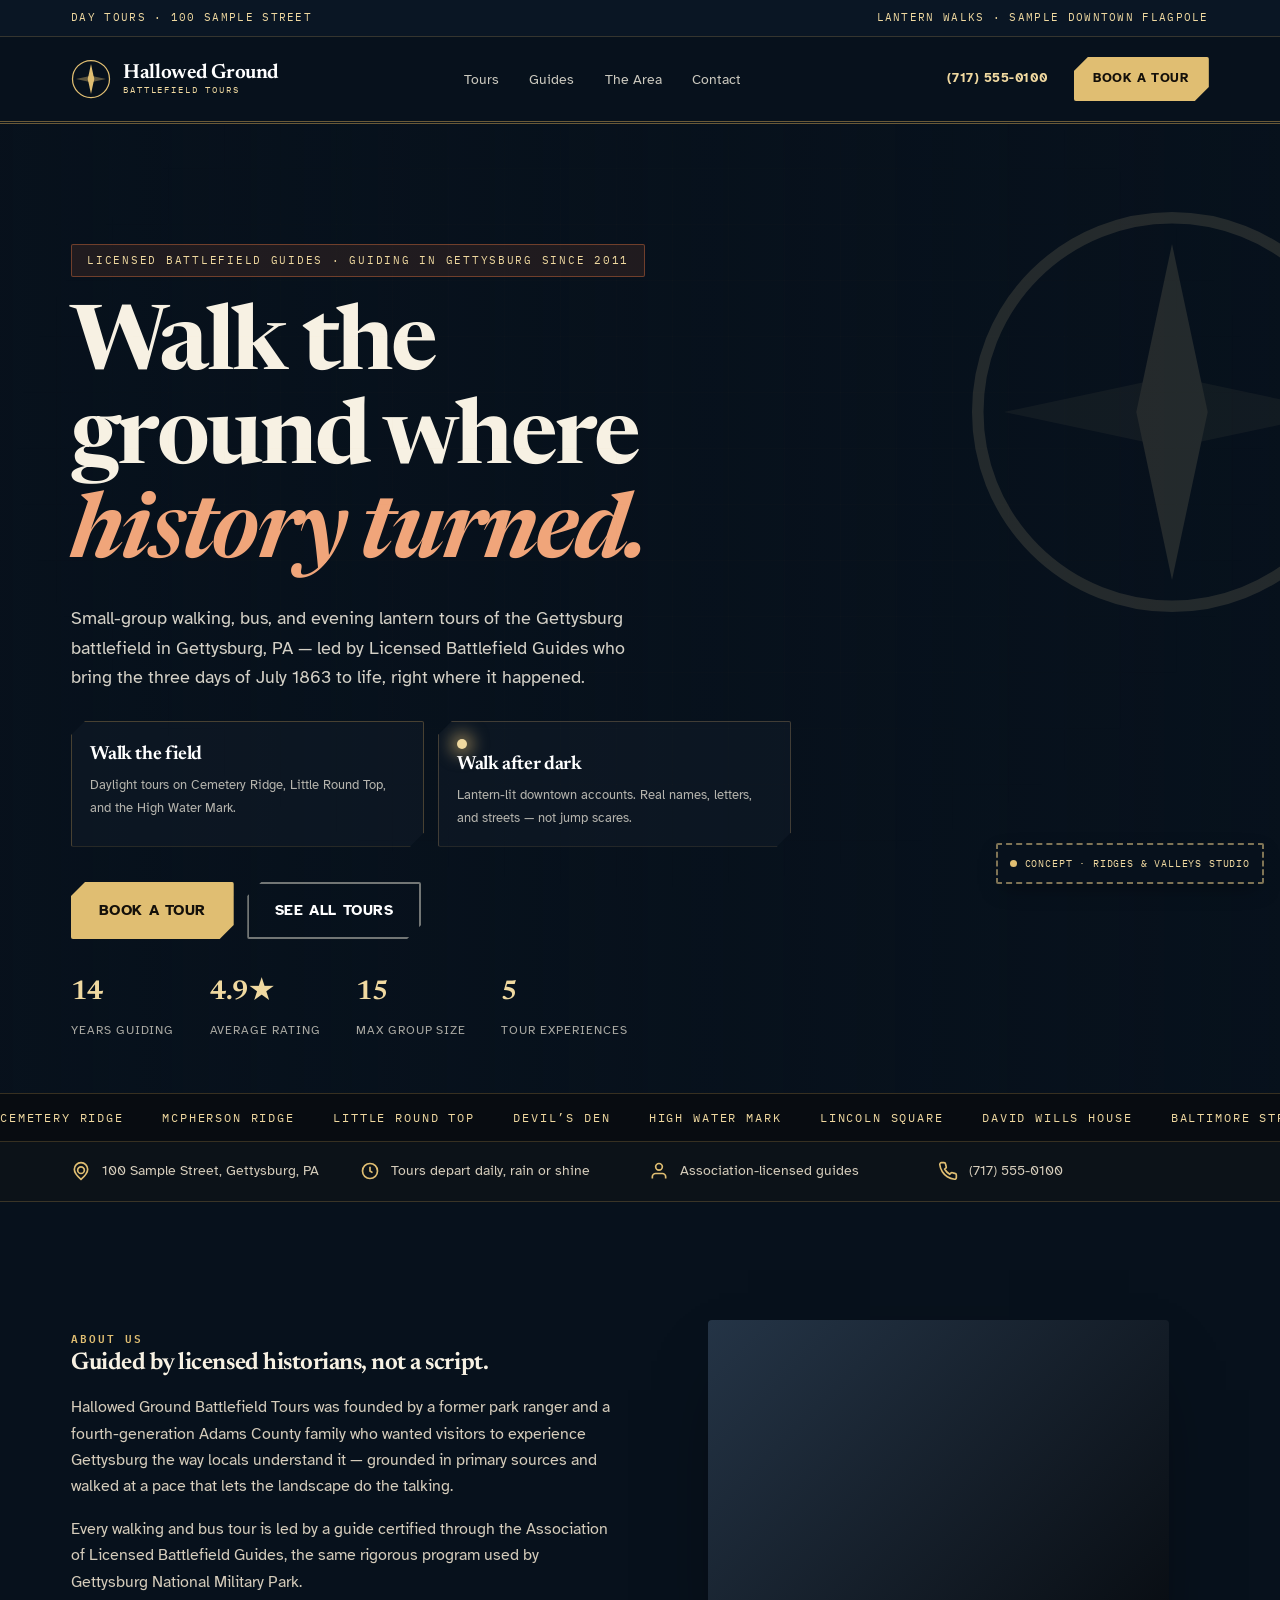
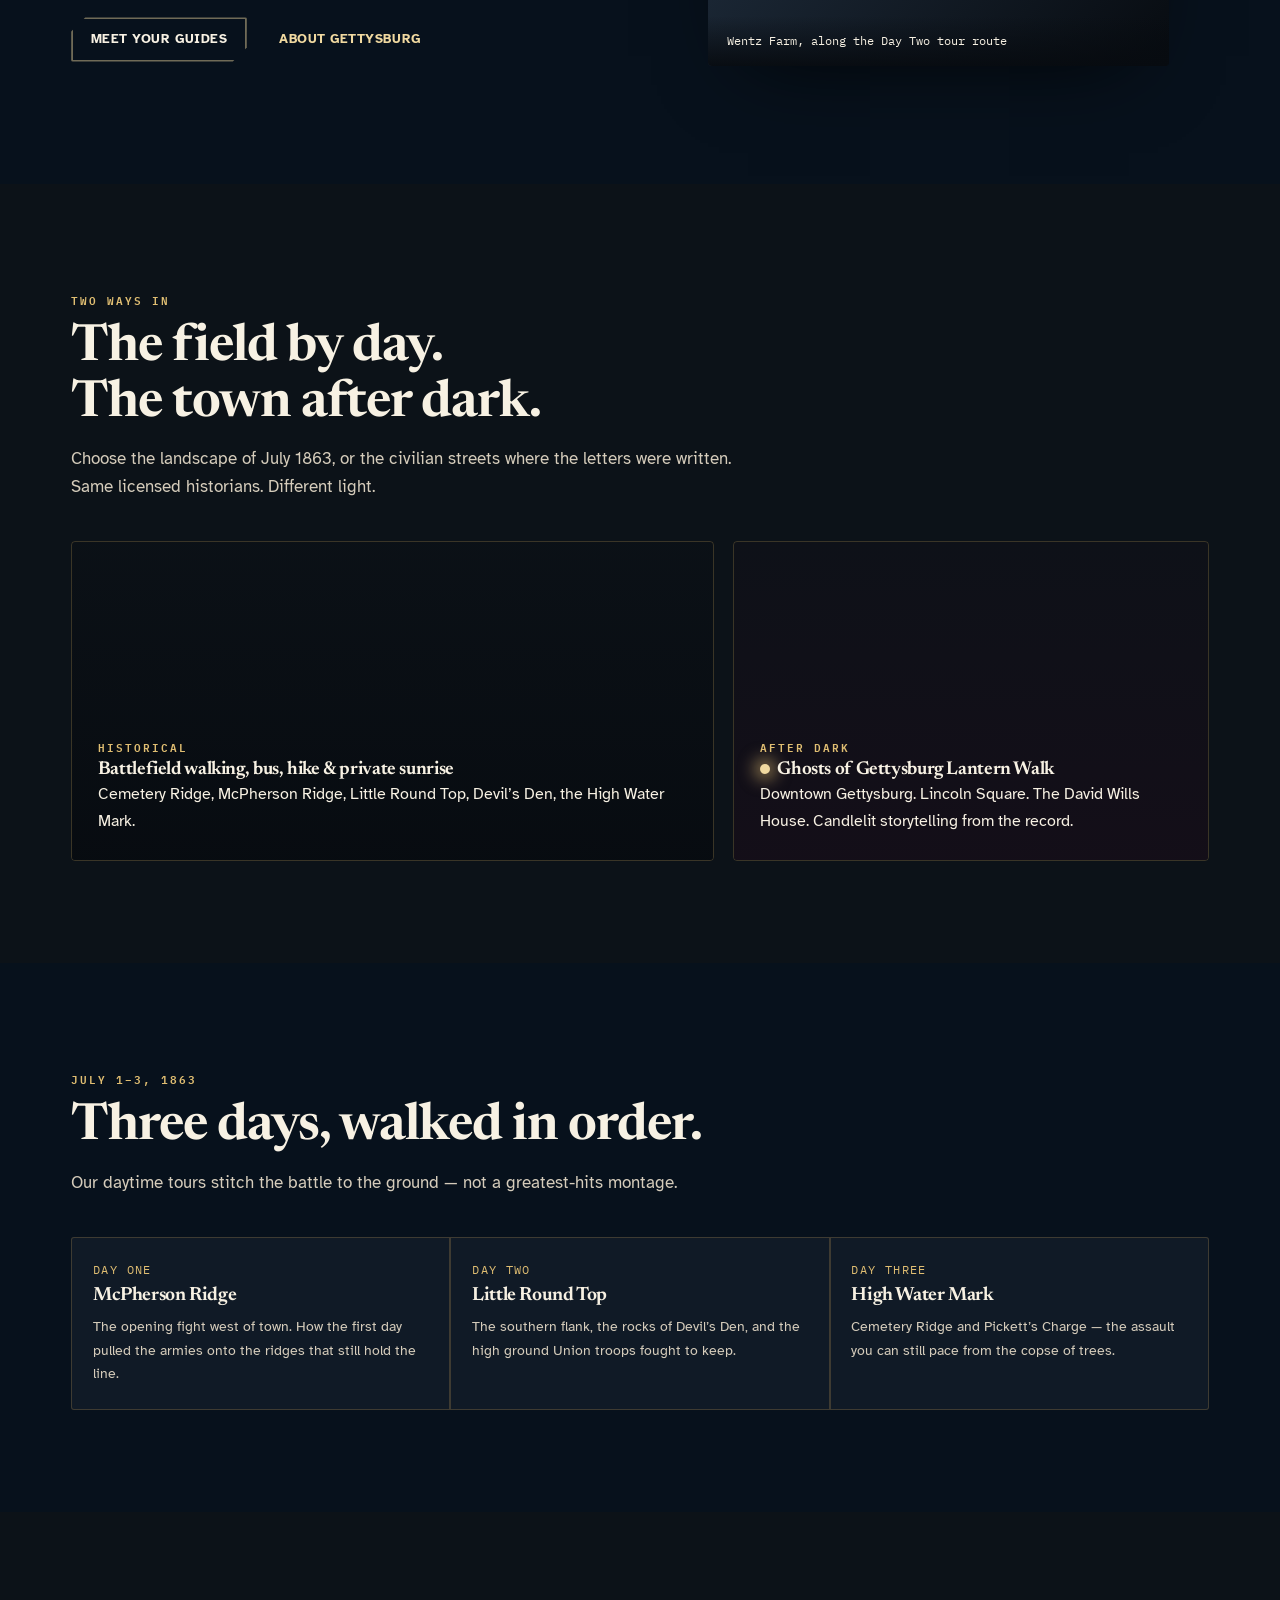
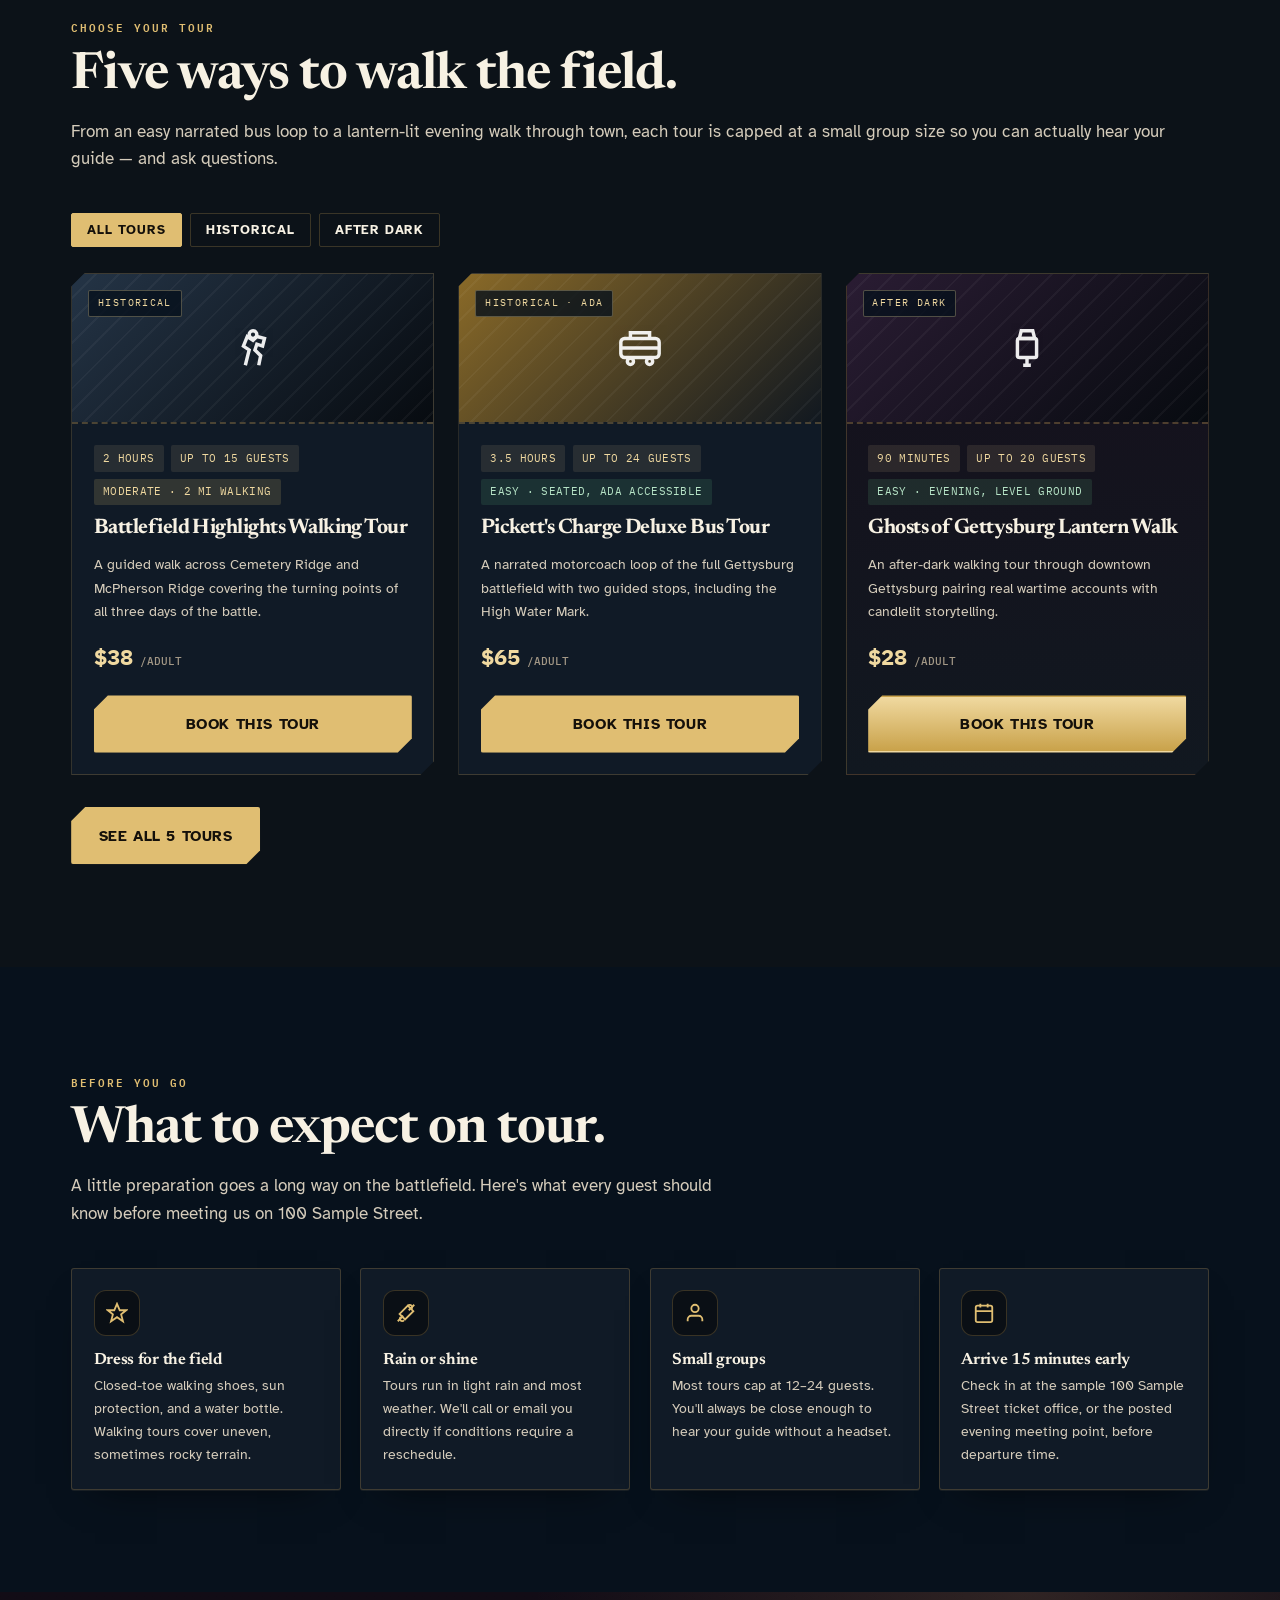
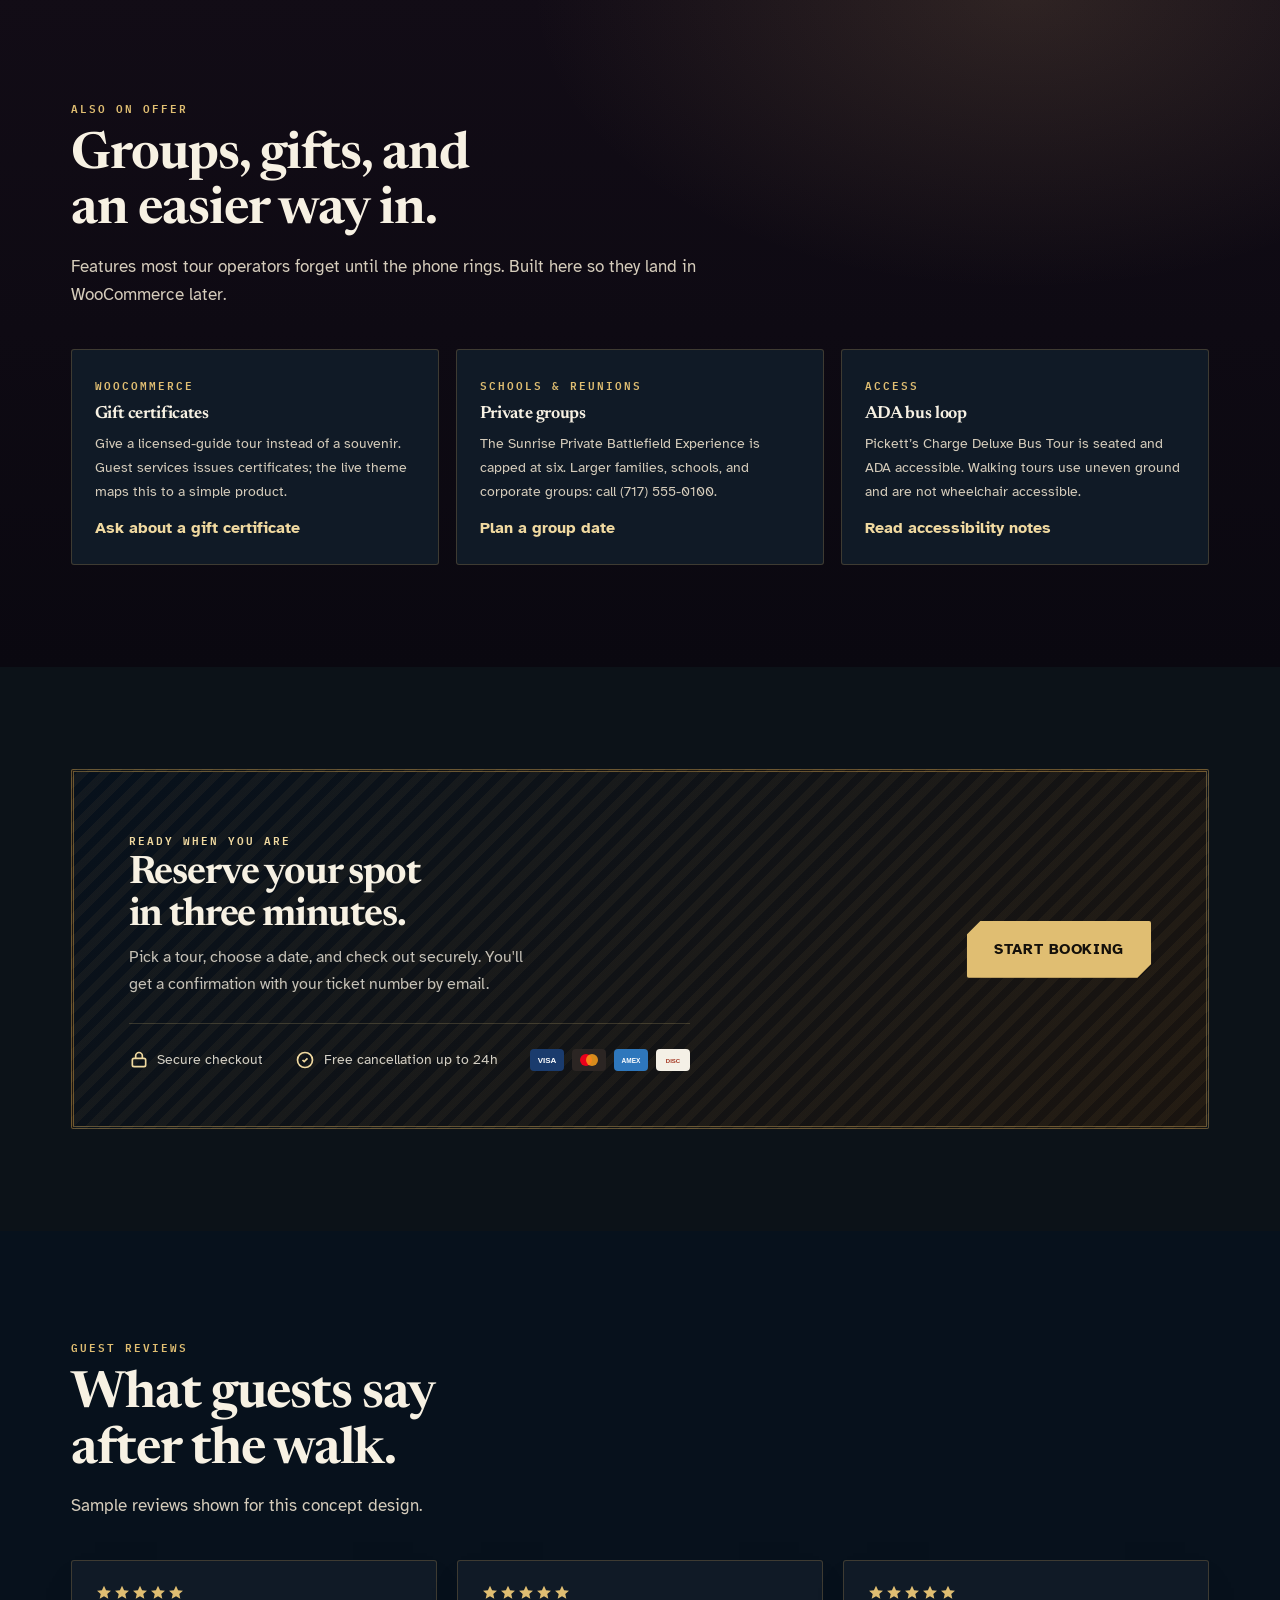
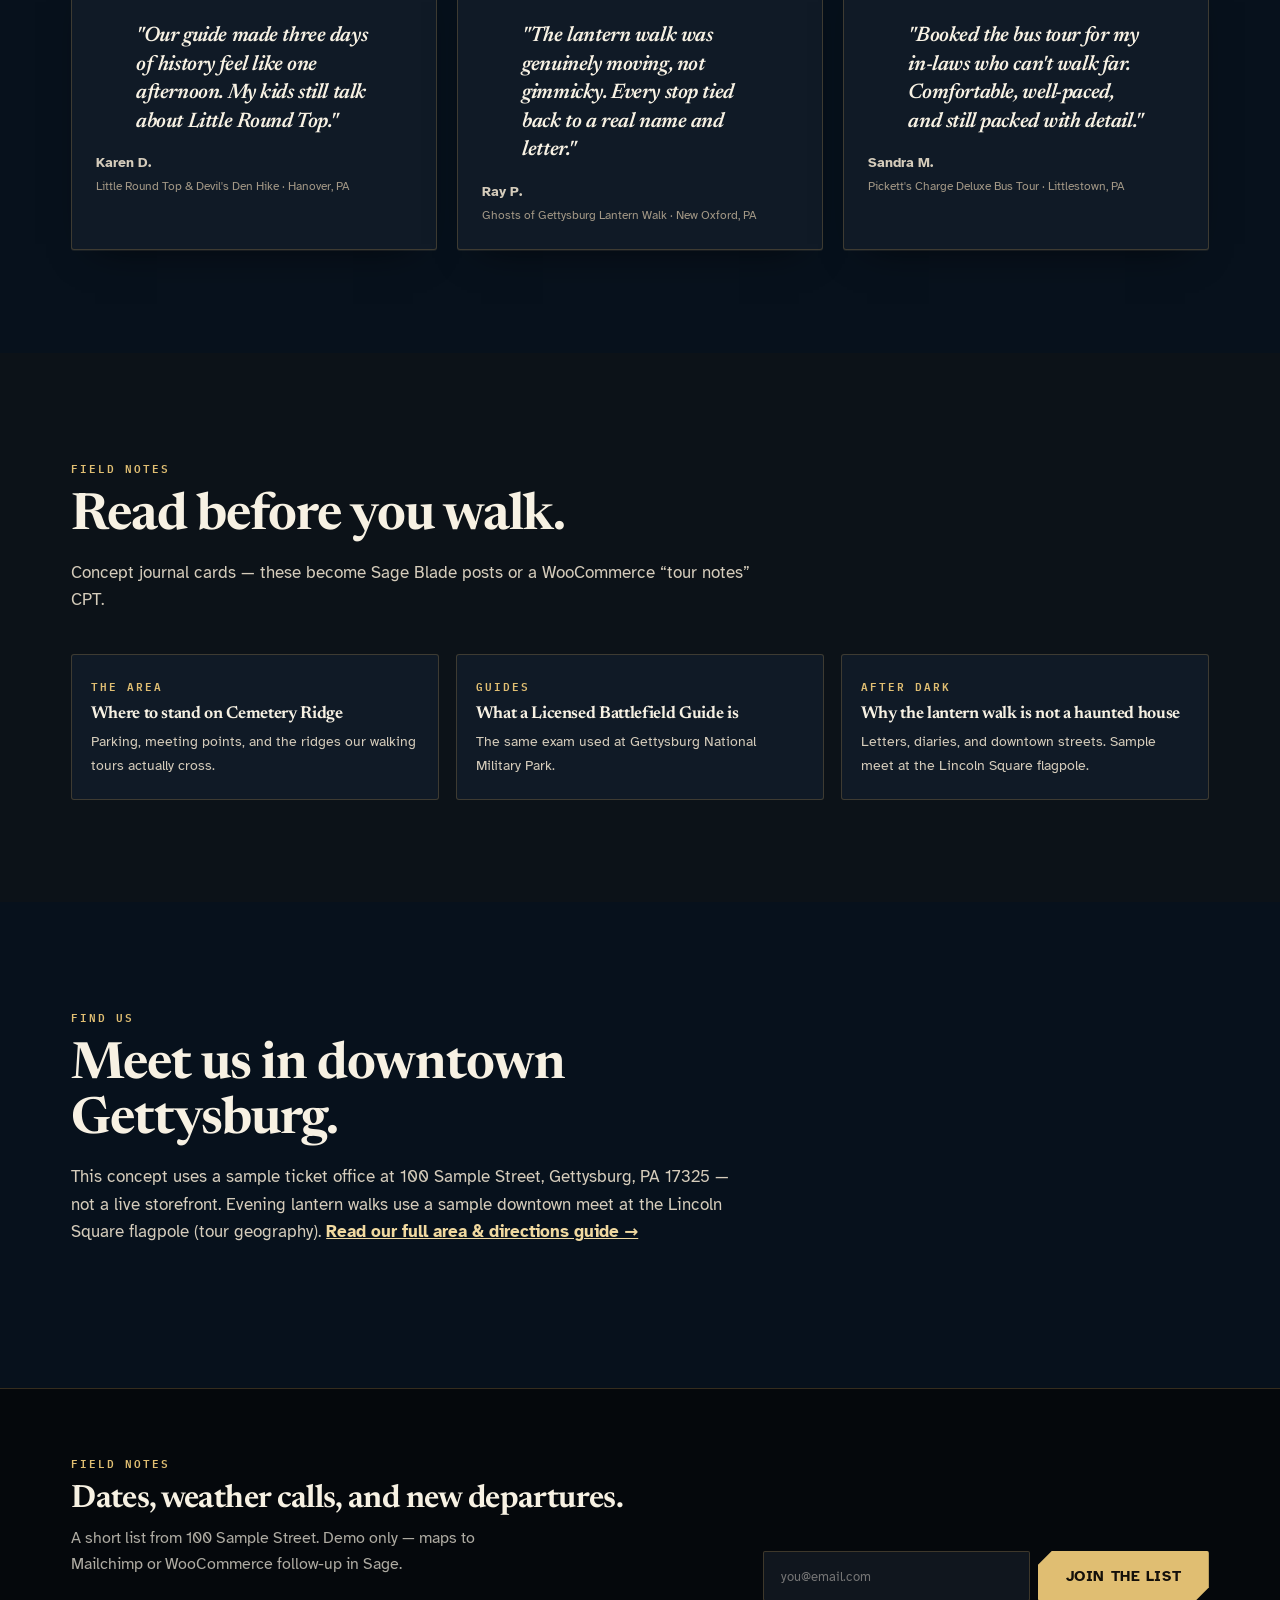
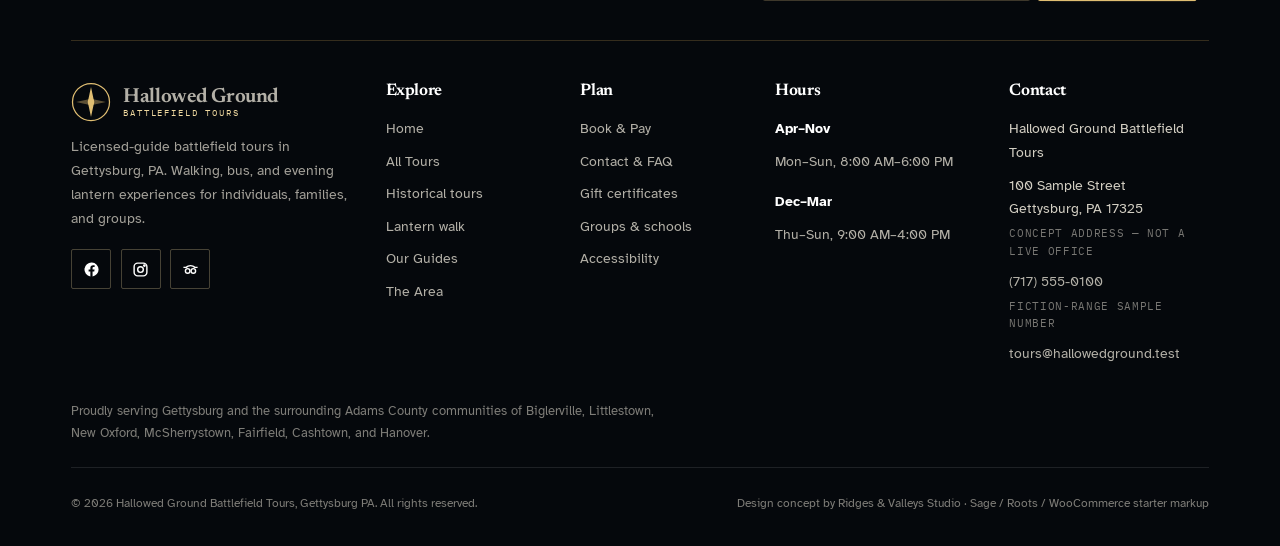
==== commit 1dfbe948: "Use Newsreader serif for every heading Drop Big Shoulders Display so h1–h4, hero titles, and heading" ====
--- a/index.html
+++ b/index.html
@@ -13,7 +13,7 @@
 <meta property="og:image" content="https://commons.wikimedia.org/wiki/Special:FilePath/Pennsylvania_-_Gettysburg_-_NARA_-_68148252_(cropped).jpg?width=1600">
 <link rel="preconnect" href="https://fonts.googleapis.com">
 <link rel="preconnect" href="https://fonts.gstatic.com" crossorigin>
-<link href="https://fonts.googleapis.com/css2?family=Big+Shoulders+Display:wght@700;800;900&amp;family=Newsreader:ital,opsz,wght@0,6..72,500;0,6..72,650;1,6..72,500;1,6..72,650&amp;family=Atkinson+Hyperlegible:wght@400;700;800&amp;family=IBM+Plex+Mono:wght@400;500;600&amp;display=swap" rel="stylesheet">
+<link href="https://fonts.googleapis.com/css2?family=Newsreader:ital,opsz,wght@0,6..72,500;0,6..72,650;0,6..72,700;1,6..72,500;1,6..72,650&amp;family=Atkinson+Hyperlegible:wght@400;700;800&amp;family=IBM+Plex+Mono:wght@400;500;600&amp;display=swap" rel="stylesheet">
 <link rel="stylesheet" href="styles.css">
 <script type="application/ld+json">
 {
--- a/styles.css
+++ b/styles.css
@@ -55,8 +55,8 @@
   --color-on-gold: #14100a;
 
   --font-ui:'Atkinson Hyperlegible', system-ui, sans-serif;
-  --font-head:'Big Shoulders Display', 'Impact', sans-serif;
   --font-serif:'Newsreader', Georgia, serif;
+  --font-head: var(--font-serif);
   --font-mono:'IBM Plex Mono','Courier New', monospace;
 
   --radius-sm:2px;
@@ -105,31 +105,19 @@
 
 img{ max-width:100%; display:block; }
 a{ color:inherit; }
-h1,h2{
+h1,h2,h3,h4{
   margin:0;
   font-family:var(--font-head);
-  font-weight:800;
-  letter-spacing:0.01em;
-  color:var(--parchment-50);
-  text-wrap:balance;
-  line-height:0.98;
-}
-h3{
-  margin:0;
-  font-family:var(--font-serif);
   font-weight:650;
   letter-spacing:-0.02em;
   color:var(--parchment-50);
   text-wrap:balance;
-}
-h4{
-  margin:0;
-  font-family:var(--font-ui);
-  font-weight:700;
-  letter-spacing:0.08em;
-  color:var(--parchment-50);
-}
+  text-transform:none;
+  line-height:1.12;
+}
+h1,h2{ line-height:1.06; }
 p{ margin:0; }
+.lede{ color: var(--color-ink-soft); max-width: 62ch; }
 ul{ margin:0; padding:0; list-style:none; }
 button{ font-family:inherit; }
 svg{ display:block; }
@@ -263,7 +251,7 @@
   animation: compass 48s linear infinite;
 }
 @keyframes compass{ to{ transform: rotate(360deg); } }
-.brand-name{ font-family: var(--font-head); font-weight:800; font-size:1.28rem; letter-spacing:0.04em; text-transform:uppercase; }
+.brand-name{ font-family: var(--font-head); font-weight:650; font-size:1.28rem; letter-spacing:-0.02em; }
 .brand-sub{ font-family:var(--font-mono); font-size:0.58rem; letter-spacing:0.2em; text-transform:uppercase; color:var(--gold-300); }
 
 .main-nav{ display:none; }
@@ -400,23 +388,21 @@
 }
 .hero-title{
   font-family: var(--font-head);
-  font-weight: 800;
-  font-size: clamp(3.4rem, 10vw, 7.8rem);
-  line-height:0.86;
-  max-width:12ch;
+  font-weight: 650;
+  font-size: clamp(2.8rem, 7.5vw, 5.6rem);
+  line-height:1.05;
+  max-width:14ch;
   margin-bottom:1.25rem;
-  letter-spacing:0.02em;
-  text-transform:uppercase;
+  letter-spacing:-0.03em;
   text-wrap:balance;
 }
 .hero-title em{
-  font-family:var(--font-serif);
+  font-family:var(--font-head);
   font-style:italic;
   font-weight:650;
-  letter-spacing:-0.02em;
-  text-transform:none;
+  letter-spacing:-0.03em;
   color: var(--brick-soft);
-  display:inline-block;
+  display:inline;
 }
 .hero-lede{ font-size:1.12rem; max-width:48ch; color:rgba(247,241,227,0.86); margin-bottom:1.8rem; }
 .hero-ctas{ display:flex; flex-wrap:wrap; gap:0.85rem; margin-bottom:2rem; }
@@ -436,13 +422,13 @@
 .path-card:hover{ transform:translateY(-3px) rotate(-0.3deg); border-color: var(--gold-500); }
 .path-card b{
   display:block; font-size:1.2rem; margin-bottom:0.25rem;
-  font-family: var(--font-head); font-weight:800; letter-spacing:0.03em; text-transform:uppercase;
+  font-family: var(--font-head); font-weight:650; letter-spacing:-0.02em;
 }
 .path-card span{ display:block; font-size:0.84rem; color:rgba(247,241,227,0.72); }
 .path-card.is-lantern{ border-color: rgba(201,160,106,0.28); }
 
 .hero-stats{ display:flex; flex-wrap:wrap; gap:1.6rem 2.2rem; }
-.hero-stat b{ display:block; font-size:1.7rem; font-family:var(--font-head); font-weight:800; color:var(--gold-300); letter-spacing:0.04em; }
+.hero-stat b{ display:block; font-size:1.7rem; font-family:var(--font-head); font-weight:650; color:var(--gold-300); letter-spacing:-0.02em; }
 .hero-stat span{ font-size:0.74rem; color:rgba(247,241,227,0.68); text-transform:uppercase; letter-spacing:0.08em; }
 
 .marquee{
@@ -484,11 +470,11 @@
 .section-head{ max-width:680px; margin-bottom:2.5rem; }
 .section-head h2{
   font-family: var(--font-head);
-  font-weight: 800;
-  font-size:clamp(2.2rem,5vw,3.5rem);
+  font-weight: 650;
+  font-size:clamp(2.05rem,4.6vw,3.2rem);
   margin-block:0.5rem 0.85rem;
-  line-height:0.96;
-  letter-spacing:0.01em;
+  line-height:1.08;
+  letter-spacing:-0.02em;
 }
 .section-head p{ color: var(--color-ink-soft); font-size:1.05rem; }
 .section-head--row{
@@ -702,7 +688,7 @@
   position:relative; overflow:hidden;
   border:3px double rgba(224,177,90,0.4);
 }
-.book-band h2{ font-size:clamp(1.75rem,3.6vw,2.45rem); max-width:18ch; font-weight:700; letter-spacing:-0.03em; }
+.book-band h2{ font-size:clamp(1.75rem,3.6vw,2.45rem); max-width:18ch; font-weight:650; letter-spacing:-0.03em; }
 .book-band p{ color:rgba(247,241,227,0.78); margin-top:0.5rem; max-width:40ch; }
 
 .trust-strip{
@@ -741,7 +727,7 @@
 .faq-q{
   width:100%; display:flex; align-items:center; justify-content:space-between; gap:1rem;
   padding:1.1rem 1.3rem; background:none; border:none; cursor:pointer; text-align:left;
-  font-size:1rem; font-weight:600; color:var(--parchment-50);
+  font-family: var(--font-head); font-size:1.08rem; font-weight:650; letter-spacing:-0.02em; color:var(--parchment-50);
 }
 .faq-q .plus{ flex-shrink:0; width:22px; height:22px; position:relative; }
 .faq-q .plus::before, .faq-q .plus::after{
@@ -805,7 +791,7 @@
 }
 .footer-grid{ display:grid; gap:2.2rem; grid-template-columns:1fr; margin-bottom:2.2rem; }
 @media (min-width:860px){ .footer-grid{ grid-template-columns:1.4fr 0.8fr 0.8fr 1fr 1fr; } }
-.footer-grid h4{ color:#fff; font-size:0.78rem; text-transform:uppercase; letter-spacing:0.1em; margin-bottom:1rem; }
+.footer-grid h4{ color:#fff; font-size:1.05rem; font-weight:650; letter-spacing:-0.02em; margin-bottom:1rem; }
 .footer-grid ul{ display:flex; flex-direction:column; gap:0.55rem; font-size:0.9rem; }
 .footer-grid a{ text-decoration:none; color:rgba(247,241,227,0.72); }
 .footer-grid a:hover{ color:#fff; }
@@ -1003,15 +989,12 @@
 .page-intro .eyebrow{ color: var(--gold-300); }
 .page-intro h1{
   font-family: var(--font-head);
-  font-weight: 800;
-  font-size: clamp(2.5rem, 6vw, 4.4rem);
+  font-weight: 650;
+  font-size: clamp(2.3rem, 5.4vw, 3.8rem);
   margin-block:0.5rem 0.9rem;
-  max-width:16ch;
-  letter-spacing:0.02em;
-  line-height:0.92;
-  text-transform:uppercase;
-}
-  line-height:1.02;
+  max-width:18ch;
+  letter-spacing:-0.02em;
+  line-height:1.08;
 }
 .page-intro p{ color: rgba(247,241,227,0.82); font-size:1.08rem; max-width:56ch; }
 
@@ -1058,3 +1041,787 @@
 @media (max-width:720px){
   .form-grid{ grid-template-columns:1fr; }
 }
+
+/* ============================================
+   Field diorama (area page) + owner admin
+   Sage: sections/area-map.blade.php + ACF area_map_places
+============================================ */
+.map-field-overlay{
+  z-index: 320;
+  align-items: center;
+  padding: 1rem;
+}
+.map-field-overlay[hidden]{ display: none !important; }
+.map-overlay-panel{
+  max-width: min(1100px, 100%);
+  width: 100%;
+  height: min(86vh, 840px);
+  max-height: 92vh;
+}
+.map-overlay-body{
+  flex: 1;
+  min-height: 0;
+  display: flex;
+  padding: 0.55rem 0.7rem 0.75rem;
+}
+.map-overlay-body .diorama-stage{
+  flex: 1;
+  width: 100%;
+  min-height: 0;
+  height: auto;
+}
+.map-overlay-body .diorama-stage.is-ol{
+  min-height: 0;
+}
+.map-overlay-body .ol-host{
+  height: 100%;
+  min-height: 360px;
+}
+.place-row{
+  display: flex;
+  gap: 0.4rem;
+  align-items: stretch;
+}
+.place-row .place-main{ flex: 1; width: auto; }
+.dio-place-list .place-map-btn,
+.itin-list .place-map-btn{
+  flex: 0 0 42px;
+  width: 42px;
+  min-width: 42px;
+  display: flex;
+  align-items: center;
+  justify-content: center;
+  padding: 0;
+  color: var(--gold-500);
+}
+.place-add-btn{
+  flex: 0 0 auto;
+  width: auto;
+  padding: 0.55rem 0.7rem;
+  font: 600 0.72rem/1 var(--font-mono);
+  letter-spacing: 0.06em;
+  text-transform: uppercase;
+  color: var(--gold-300);
+}
+[data-itinerary-map].diorama-stage.is-ol{
+  min-height: 0;
+}
+[data-itinerary-map] .ol-host{
+  height: min(62vh, 560px);
+  min-height: 360px;
+}
+.inline-map-btn{
+  display: inline-flex;
+  align-items: center;
+  justify-content: center;
+  width: 1.45em;
+  height: 1.45em;
+  margin: 0 0.12em;
+  padding: 0;
+  vertical-align: -0.2em;
+  border: 1px solid var(--color-border);
+  background: var(--color-surface-2);
+  color: var(--gold-500);
+  cursor: pointer;
+}
+.inline-map-btn:hover,
+.place-map-btn:hover,
+.place-map-btn.is-active{
+  border-color: var(--gold-500);
+  background: #1a2734;
+}
+.section-head .btn{ margin-top: 0.85rem; }
+.map-under-card{
+  background: var(--color-surface);
+  border: 1px solid var(--color-border);
+  border-radius: var(--radius-md);
+  padding: 0 1.15rem 1.25rem;
+  clip-path: var(--ticket);
+}
+.map-tabs{
+  display:flex;
+  gap: 0;
+  margin: 0 -1.15rem 1rem;
+  border-bottom: 1px solid var(--color-border);
+}
+.map-tab{
+  flex: 1;
+  border: 0;
+  background: transparent;
+  color: var(--color-ink-soft);
+  font: 600 0.82rem/1 var(--font-mono);
+  letter-spacing: 0.08em;
+  text-transform: uppercase;
+  padding: 0.95rem 0.75rem 0.85rem;
+  cursor: pointer;
+}
+.map-tab.is-active{
+  color: var(--gold-300);
+  box-shadow: inset 0 -2px 0 var(--gold-500);
+}
+.map-panel h3{
+  font-size: 1.35rem;
+  margin: 0.2rem 0 0.5rem;
+}
+.map-under-card .itinerary-card{
+  margin: 0;
+  padding: 0;
+  border: 0;
+  background: transparent;
+  clip-path: none;
+}
+.ol-filters{
+  position: absolute;
+  top: 8px;
+  right: 8px;
+  z-index: 1000;
+  display: flex;
+  flex-wrap: wrap;
+  justify-content: flex-end;
+  gap: 4px;
+  max-width: min(58%, 420px);
+  pointer-events: auto;
+}
+.ol-filters button{
+  border: 1px solid var(--color-border);
+  background: rgba(7,17,28,0.9);
+  color: var(--parchment-100);
+  font: 600 0.68rem/1 var(--font-mono);
+  letter-spacing: 0.05em;
+  text-transform: uppercase;
+  padding: 0.5rem 0.55rem;
+  cursor: pointer;
+}
+.ol-filters button.is-on{
+  background: var(--gold-500);
+  color: #14100a;
+  border-color: var(--gold-500);
+}
+.itin-mail-wrap{
+  margin: 0.4rem 0 0.6rem;
+}
+.itin-mail-wrap summary{
+  cursor:pointer;
+  color: var(--gold-300);
+  font-family: var(--font-mono);
+  font-size: 0.78rem;
+  letter-spacing: 0.08em;
+  text-transform: uppercase;
+  list-style: none;
+}
+.itin-mail-wrap summary::-webkit-details-marker{ display:none; }
+.itin-mail-wrap[open] summary{ margin-bottom: 0.7rem; }
+
+.diorama-layout{
+  display:grid;
+  gap:1.5rem;
+  align-items:stretch;
+}
+@media (min-width:1040px){
+  .diorama-layout{
+    grid-template-columns: minmax(0,1.45fr) minmax(280px,0.7fr);
+  }
+  .diorama-layout--stack{
+    grid-template-columns: 1fr;
+  }
+  .diorama-layout--stack .diorama-stage,
+  .diorama-layout--stack .map-under-card{
+    grid-column: 1;
+    grid-row: auto;
+  }
+  .diorama-stage{ grid-column: 1; grid-row: 1; }
+  .diorama-panel{ grid-column: 2; grid-row: 1; }
+  .diorama-under{ grid-column: 1 / -1; grid-row: 2; }
+}
+.diorama-under{
+  display:grid;
+  gap:1.5rem;
+  align-items:start;
+}
+@media (min-width:860px){
+  .diorama-under{ grid-template-columns: 1fr 1fr; }
+}
+.field-index{
+  background: var(--color-surface);
+  border:1px solid var(--color-border);
+  border-radius: var(--radius-md);
+  padding:1.3rem 1.25rem 1.4rem;
+  clip-path: var(--ticket);
+}
+.field-index h3{
+  font-size:1.35rem;
+  margin:0.2rem 0 0.5rem;
+}
+.field-index .dio-place-list{ max-height: min(52vh, 420px); }
+.diorama-stage{
+  --yaw:-24deg;
+  --pitch:60deg;
+  --yaw-inv:24deg;
+  --pitch-inv:-60deg;
+  position:relative;
+  min-height:560px;
+  padding:2.4rem 1rem 3.2rem;
+  overflow:hidden;
+  border:1px solid var(--color-border);
+  border-radius: var(--radius-md);
+  background:
+    radial-gradient(900px 280px at 50% 0%, rgba(224,177,90,0.12), transparent 55%),
+    linear-gradient(180deg, #0b141c 0%, #071018 100%);
+  touch-action: none;
+  cursor: grab;
+  perspective: 1650px;
+  perspective-origin: 50% 12%;
+}
+.diorama-stage.is-ol{
+  position: relative;
+  perspective: none;
+  overflow: visible;
+  padding: 14px 14px 8px;
+  background: linear-gradient(#5c3d24, #2a1a0e);
+  cursor: default;
+  min-height: 0;
+  touch-action: auto;
+}
+.ol-host{
+  position: relative;
+  height: min(68vh, 640px);
+  min-height: 420px;
+  border-radius: 3px;
+  overflow: hidden;
+  background: #07111c;
+  box-shadow: inset 0 0 0 1px rgba(0,0,0,0.35);
+}
+.ol-basemap{
+  position: absolute;
+  top: 5.1rem;
+  left: 8px;
+  z-index: 1000;
+  display: flex;
+  border: 1px solid var(--color-border);
+  background: rgba(7,17,28,0.9);
+  pointer-events: auto;
+}
+.ol-basemap button{
+  border: 0;
+  background: transparent;
+  color: var(--parchment-100);
+  font: 600 0.72rem/1 var(--font-mono);
+  letter-spacing: 0.06em;
+  text-transform: uppercase;
+  padding: 0.55rem 0.7rem;
+  cursor: pointer;
+}
+.ol-basemap button.is-active{
+  background: var(--gold-500);
+  color: #14100a;
+}
+.ol-legend{
+  position: absolute;
+  left: 8px;
+  bottom: 28px;
+  z-index: 1000;
+  max-width: 230px;
+  padding: 0.55rem 0.65rem;
+  background: rgba(7,17,28,0.92);
+  border: 1px solid var(--color-border);
+  color: var(--parchment-100);
+  font-size: 0.72rem;
+  line-height: 1.35;
+  pointer-events: none;
+}
+.ol-legend p{ margin: 0 0 0.35rem; }
+.ol-legend p:last-child{ margin-bottom: 0; }
+.leg-swatch{
+  display: inline-flex;
+  align-items: center;
+  justify-content: center;
+  width: 18px;
+  height: 18px;
+  margin-right: 0.35rem;
+  border-radius: 50%;
+  border: 1px solid #14100a;
+  vertical-align: middle;
+  font-family: var(--font-mono);
+  font-size: 0.62rem;
+  font-weight: 700;
+  color: #14100a;
+}
+.leg-cluster{ background: rgba(212,181,106,0.92); width: 22px; }
+.leg-monument{ background: #d4b56a; }
+.leg-tour{ background: #d36a3a; }
+.leg-building{ background: #c9a06a; }
+.leg-area{ background: #7eb56a; }
+.map-filters{
+  border: 1px solid var(--color-border);
+  padding: 0.7rem 0.8rem 0.85rem;
+  margin: 0 0 1rem;
+}
+.map-filters legend{
+  font-family: var(--font-mono);
+  font-size: 0.72rem;
+  letter-spacing: 0.08em;
+  text-transform: uppercase;
+  color: var(--gold-300);
+  padding: 0 0.35rem;
+}
+.map-filters label{
+  display: flex;
+  align-items: center;
+  gap: 0.45rem;
+  margin: 0.28rem 0;
+  font-size: 0.88rem;
+}
+.itinerary-card{
+  margin: 0;
+  padding: 1.3rem 1.25rem 1.4rem;
+  border: 1px solid var(--color-border);
+  background: var(--color-surface);
+  border-radius: var(--radius-md);
+  clip-path: var(--ticket);
+}
+.itinerary-card h3{ font-size: 1.2rem; margin: 0.2rem 0 0.5rem; }
+.itin-list{
+  list-style: decimal;
+  padding-left: 1.2rem;
+  margin: 0.4rem 0 0.8rem;
+  max-height: min(40vh, 280px);
+  overflow: auto;
+}
+.itin-list li{ margin: 0.35rem 0; }
+.itin-list b{ display: block; }
+.itin-list span{
+  font-family: var(--font-mono);
+  font-size: 0.68rem;
+  color: var(--gold-300);
+}
+.itin-remove{
+  display: inline-block;
+  margin-top: 0.2rem;
+  border: 0;
+  background: transparent;
+  color: var(--gold-300);
+  cursor: pointer;
+  font-size: 0.75rem;
+  padding: 0;
+}
+.itin-actions{ display: flex; flex-wrap: wrap; gap: 0.45rem; margin-bottom: 0.85rem; }
+.itin-mail .field{ margin-bottom: 0.55rem; }
+.itin-mail input{
+  width: 100%;
+  padding: 0.45rem 0.55rem;
+  background: #07111c;
+  border: 1px solid var(--color-border);
+  color: var(--parchment-100);
+}
+.hidden-honeypot{
+  position: absolute;
+  left: -9999px;
+  height: 0;
+  overflow: hidden;
+}
+.ol-host .ol-viewport{ height: 100%; }
+.ol-host .ol-zoom button,
+.ol-host .ol-rotate button{
+  background: rgba(7,17,28,0.88);
+  color: var(--gold-300);
+  border-radius: 2px;
+}
+.ol-host .ol-attribution{
+  background: rgba(7,17,28,0.78);
+  color: var(--parchment-100);
+  font-size: 0.68rem;
+}
+.ol-host .ol-overlaycontainer-stopevent,
+.ol-host .ol-overlaycontainer{
+  overflow: visible;
+}
+.ol-popup{
+  z-index: 20;
+  min-width: 240px;
+  max-width: min(320px, 82vw);
+  background: var(--color-surface);
+  color: var(--color-ink);
+  border: 1px solid var(--color-border);
+  border-radius: var(--radius-md);
+  box-shadow: var(--shadow-card), 0 18px 40px -18px rgba(0,0,0,0.75);
+  padding: 0.95rem 1rem 1.05rem;
+}
+.ol-popup::after{
+  content: "";
+  position: absolute;
+  left: 50%;
+  bottom: -8px;
+  width: 14px;
+  height: 14px;
+  margin-left: -7px;
+  background: var(--color-surface);
+  border-right: 1px solid var(--color-border);
+  border-bottom: 1px solid var(--color-border);
+  transform: rotate(45deg);
+  pointer-events: none;
+}
+.ol-popup-closer{
+  position: absolute;
+  top: 0.45rem;
+  right: 0.5rem;
+  width: 32px;
+  height: 32px;
+  border: 0;
+  background: transparent;
+  color: var(--gold-300);
+  cursor: pointer;
+  font-size: 1.4rem;
+  line-height: 1;
+}
+.ol-popup-closer::before{ content: "\00d7"; }
+.ol-popup-body .eyebrow{ display: block; margin-bottom: 0.25rem; }
+.ol-popup-body h3{
+  font-size: 1.2rem;
+  margin: 0.15rem 1.6rem 0.45rem 0;
+  line-height: 1.15;
+}
+.ol-popup-body p{
+  color: var(--color-ink-soft);
+  font-size: 0.88rem;
+  margin: 0 0 0.75rem;
+}
+.ol-popup-body p:last-child{ margin-bottom: 0; }
+.ol-popup-photo{
+  margin: 0 0 0.7rem;
+}
+.ol-popup-photo img{
+  display: block;
+  width: 100%;
+  height: 140px;
+  object-fit: cover;
+  background: #0b141c;
+}
+.ol-popup-photo figcaption,
+.ol-popup-photo-missing,
+.ol-popup-coords{
+  font-family: var(--font-mono);
+  font-size: 0.68rem;
+  letter-spacing: 0.02em;
+  color: var(--gold-300);
+  margin: 0.35rem 0 0.65rem;
+}
+.ol-popup-photo figcaption a{ color: inherit; }
+.dio-search-label{
+  display: block;
+  font-family: var(--font-mono);
+  font-size: 0.72rem;
+  letter-spacing: 0.08em;
+  text-transform: uppercase;
+  color: var(--gold-300);
+  margin: 0.4rem 0 0.35rem;
+}
+.dio-search{
+  width: 100%;
+  padding: 0.55rem 0.7rem;
+  background: #0b141c;
+  border: 1px solid var(--color-border);
+  color: var(--parchment-100);
+  font: 0.9rem/1.3 var(--font-body);
+}
+.dio-list-kicker{
+  font-family: var(--font-mono);
+  font-size: 0.72rem;
+  letter-spacing: 0.08em;
+  text-transform: uppercase;
+  color: var(--gold-300);
+  margin: 0.85rem 0 0.35rem;
+}
+.diorama-panel .ol-popup-photo img{ height: 160px; }
+.maps-key-banner{
+  margin: 0 0 0.85rem;
+  padding: 0.7rem 0.9rem;
+  background: rgba(224,177,90,0.12);
+  border: 1px solid var(--color-border);
+  color: var(--gold-300);
+  font-size: 0.88rem;
+}
+.maps-key-banner a{ color: var(--gold-300); }
+.maps-config{ margin-bottom: 1.5rem; padding-bottom: 1.2rem; border-bottom: 1px solid var(--color-border); }
+.diorama-world{
+  width: min(760px, 118%);
+  margin: 3.2rem auto 0;
+  transform-style: preserve-3d;
+  transform: rotateX(var(--pitch)) rotateZ(var(--yaw));
+  transform-origin: 50% 55%;
+}
+.dio-table{
+  position:relative;
+  transform-style: preserve-3d;
+}
+.dio-board{
+  position:relative;
+  width:100%;
+  aspect-ratio: 1.28 / 1;
+  transform-style: preserve-3d;
+  border-radius: 6px;
+  box-shadow:
+    0 0 0 10px #5c3d24,
+    0 0 0 14px #3a2414,
+    0 28px 0 #2a1a0e,
+    0 50px 40px -12px rgba(0,0,0,0.65);
+  overflow: visible;
+}
+.dio-grass{
+  position:absolute; inset:0;
+  border-radius:4px;
+  background:
+    repeating-linear-gradient(-18deg, rgba(40,70,42,0.18) 0 3px, transparent 3px 7px),
+    linear-gradient(160deg, #3f6a3c 0%, #2c5130 38%, #4a6b3a 62%, #355a36 100%);
+}
+.dio-wheat{
+  position:absolute;
+  left:30%; top:38%; width:22%; height:28%;
+  background: repeating-linear-gradient(90deg, rgba(201,162,74,0.28) 0 4px, transparent 4px 9px);
+  clip-path: polygon(8% 12%, 92% 0, 100% 88%, 0 100%);
+  opacity:0.7;
+  pointer-events:none;
+}
+.dio-apron{
+  position:absolute; inset:-18px -18px -42px;
+  background: radial-gradient(ellipse at 50% 80%, rgba(0,0,0,0.35), transparent 62%);
+  pointer-events:none;
+}
+.dio-leg{
+  position:absolute; width:18px; height:70px;
+  background: linear-gradient(90deg, #2a1a0e, #6a4528 40%, #2a1a0e);
+  transform: translateZ(-36px) rotateX(90deg);
+  transform-origin: top center;
+}
+.dio-leg--nw{ left:8%; top:8%; }
+.dio-leg--ne{ right:8%; top:8%; }
+.dio-leg--sw{ left:8%; bottom:4%; }
+.dio-leg--se{ right:8%; bottom:4%; }
+.dio-road{
+  position:absolute;
+  background: linear-gradient(90deg, #6d5c4a, #8a7864 50%, #6d5c4a);
+  box-shadow: 0 0 0 1px rgba(247,241,227,0.12);
+  pointer-events:none;
+  opacity:0.85;
+}
+.dio-road--emmitsburg{
+  left:21%; top:8%; width:4px; height:78%;
+  transform: rotate(8deg);
+}
+.dio-road--taneytown{
+  left:48%; top:28%; width:4px; height:62%;
+  transform: rotate(-6deg);
+}
+.dio-road--baltimore{
+  left:62%; top:6%; width:72%; height:4px;
+  transform: rotate(18deg);
+  transform-origin: left center;
+}
+.dio-patch{
+  position:absolute;
+  transform-style: preserve-3d;
+  transition: filter 0.25s var(--ease), box-shadow 0.25s var(--ease);
+}
+.dio-patch.is-lit{
+  filter: brightness(1.25) saturate(1.15);
+  box-shadow: 0 0 0 2px var(--gold-500), 0 0 24px rgba(224,177,90,0.45);
+  z-index: 2;
+}
+.dio-ridge-west{
+  left:16%; top:26%; width:16%; height:48%;
+  background: linear-gradient(90deg, #2a4a2c, #5b7a48 45%, #2f5534);
+  clip-path: polygon(20% 0, 100% 8%, 86% 100%, 0 92%);
+  transform: translateZ(14px);
+  box-shadow: 10px 14px 0 rgba(18,28,16,0.45);
+}
+.dio-cupola{
+  position:absolute; left:42%; top:18%;
+  width:10px; height:22px;
+  background: #d8c7a4;
+  box-shadow: 0 -8px 0 -2px #8a6a28, 0 10px 0 #3a2a18;
+  transform: translateZ(18px);
+}
+.dio-ridge-east{
+  left:46%; top:32%; width:14%; height:40%;
+  background: linear-gradient(90deg, #355838, #6e8a55);
+  clip-path: polygon(0 6%, 90% 0, 100% 100%, 12% 94%);
+  transform: translateZ(16px);
+  box-shadow: 12px 12px 0 rgba(18,28,16,0.4);
+}
+.dio-copse{
+  left:49%; top:52%; width:7%; height:8%;
+  border-radius: 40% 50% 35% 45%;
+  background: #1e3d22;
+  transform: translateZ(22px);
+  box-shadow: 0 8px 0 #0e2012;
+}
+.dio-cemetery{
+  left:56%; top:24%; width:12%; height:12%;
+  background: repeating-linear-gradient(90deg, rgba(247,241,227,0.2) 0 2px, transparent 2px 6px), #3d4a3a;
+  transform: translateZ(12px);
+}
+.dio-rocks{
+  left:42%; top:72%; width:12%; height:10%;
+  transform: translateZ(10px);
+}
+.dio-rocks i{
+  position:absolute; display:block;
+  background: #8a8174;
+  box-shadow: 4px 5px 0 #3e3a34;
+}
+.dio-rocks i:nth-child(1){ left:10%; top:20%; width:18px; height:12px; transform:rotate(-12deg); }
+.dio-rocks i:nth-child(2){ left:40%; top:8%; width:22px; height:14px; }
+.dio-rocks i:nth-child(3){ left:28%; top:48%; width:16px; height:11px; transform:rotate(18deg); }
+.dio-rocks i:nth-child(4){ left:58%; top:40%; width:14px; height:10px; }
+.dio-hill{
+  border-radius: 50% 50% 45% 55%;
+  background: radial-gradient(circle at 40% 40%, #6f8f55, #2d4a30 70%);
+  box-shadow: 10px 16px 0 rgba(16,24,14,0.5);
+}
+.dio-hill--lrt{ left:54%; top:74%; width:11%; height:12%; transform: translateZ(28px); }
+.dio-hill--brt{ left:63%; top:80%; width:13%; height:14%; transform: translateZ(34px); background: radial-gradient(circle at 40% 40%, #3f5c38, #1c301e 72%); }
+.dio-town{
+  left:62%; top:8%; width:22%; height:18%;
+  display:flex; flex-wrap:wrap; gap:4px; align-content:flex-end; padding:6px;
+  transform: translateZ(20px);
+}
+.dio-bldg{
+  width:18px; height:16px;
+  background: linear-gradient(#cbb992, #8a7350);
+  box-shadow: 5px 6px 0 #2a2116;
+}
+.dio-bldg.tall{ height:24px; width:14px; background: linear-gradient(#efe6d0, #7a6244); }
+.dio-bldg.wide{ width:28px; height:14px; }
+.dio-flag{
+  width:3px; height:26px; background: var(--gold-500);
+  box-shadow: 6px -8px 0 0 var(--brick);
+}
+.dio-office{
+  left:72%; top:22%; width:16px; height:14px;
+  background: var(--gold-600);
+  box-shadow: 5px 6px 0 #3a2a10;
+  transform: translateZ(18px);
+}
+.dio-compass{
+  position:absolute; left:6%; bottom:6%;
+  width:44px; height:44px;
+  border:1px solid rgba(240,217,160,0.45);
+  border-radius:50%;
+  color: var(--gold-300);
+  font-family: var(--font-mono);
+  font-size:0.65rem;
+  display:flex; align-items:center; justify-content:center;
+  background: rgba(7,17,28,0.45);
+  transform: translateZ(8px);
+}
+.dio-pins{ position:absolute; inset:0; transform-style: preserve-3d; pointer-events:none; }
+.dio-pin{
+  position:absolute;
+  left: calc(var(--x) * 1%);
+  top: calc(var(--z) * 1%);
+  width: 28px; height: 44px;
+  padding:0; border:0; background:transparent; color:inherit;
+  transform-style: preserve-3d;
+  transform:
+    translate(-50%, -100%)
+    translateZ(calc(var(--elev) * 1px))
+    rotateZ(var(--yaw-inv))
+    rotateX(var(--pitch-inv));
+  pointer-events:auto;
+  cursor:pointer;
+  z-index:5;
+}
+.dio-stem{
+  position:absolute; left:50%; bottom:10px;
+  width:2px; height:18px; margin-left:-1px;
+  background: var(--gold-500);
+}
+.dio-head{
+  position:absolute; left:50%; bottom:24px;
+  width:12px; height:12px; margin-left:-6px;
+  border-radius:50% 50% 50% 0;
+  transform: rotate(-45deg);
+  background: var(--gold-500);
+  box-shadow: 0 0 0 2px #14100a;
+}
+.dio-pin.cat-meet .dio-head{ background: var(--brick); }
+.dio-pin.cat-downtown .dio-head{ background: var(--lantern-500); }
+.dio-pin.cat-hike .dio-head, .dio-pin.cat-hill .dio-head{ background: #7eb56a; }
+.dio-label{
+  position:absolute; left:50%; top:-4px;
+  transform: translate(-50%, -100%);
+  white-space:nowrap;
+  font-family: var(--font-mono);
+  font-size:0.62rem;
+  letter-spacing:0.06em;
+  text-transform:uppercase;
+  background: #07111c;
+  color: var(--gold-300);
+  padding:0.22rem 0.4rem;
+  border:1px solid var(--color-border);
+  opacity:0;
+  pointer-events:none;
+}
+.dio-pin:hover .dio-label, .dio-pin:focus-visible .dio-label, .dio-pin.is-active .dio-label{ opacity:1; }
+.dio-pin.is-active .dio-head{
+  box-shadow: 0 0 0 2px #14100a, 0 0 16px var(--gold-500);
+}
+.dio-pin:focus-visible{ outline:2px solid var(--gold-500); outline-offset:3px; }
+.dio-hint{
+  margin:1.4rem 0 0;
+  text-align:center;
+  font-size:0.8rem;
+  color: var(--color-ink-soft);
+}
+.diorama-panel{
+  background: var(--color-surface);
+  border:1px solid var(--color-border);
+  border-radius: var(--radius-md);
+  padding:1.3rem 1.25rem 1.4rem;
+  clip-path: var(--ticket);
+}
+.diorama-panel h3{ font-size:1.35rem; margin:0.35rem 0 0.5rem; }
+.diorama-panel p{ color: var(--color-ink-soft); margin-bottom:0.8rem; }
+.dio-place-list{ display:flex; flex-direction:column; gap:0.35rem; margin:1rem 0 1.1rem; max-height:320px; overflow:auto; }
+.dio-place-list button{
+  width:100%; text-align:left;
+  background: var(--color-surface-2);
+  border:1px solid var(--color-border);
+  color: var(--color-ink);
+  padding:0.55rem 0.7rem;
+  cursor:pointer;
+  display:flex; justify-content:space-between; gap:0.6rem; align-items:baseline;
+}
+.dio-place-list button span{ font-size:0.72rem; color: var(--gold-300); font-family: var(--font-mono); text-transform:uppercase; letter-spacing:0.06em; }
+.dio-place-list button.is-active{ border-color: var(--gold-500); background: #1a2734; }
+.dio-admin-link{ font-size:0.82rem; color: var(--gold-300); }
+
+.admin-gate, .admin-app{ max-width: 1240px; }
+.admin-note{
+  font-size:0.9rem; color: var(--color-ink-soft); max-width: 70ch; margin:0.6rem 0 1.2rem;
+}
+.admin-toolbar{ display:flex; flex-wrap:wrap; gap:0.6rem; margin:1rem 0; }
+.admin-grid{
+  display:grid; gap:1.2rem;
+}
+@media (min-width:960px){
+  .admin-grid{ grid-template-columns: 1fr 1fr; }
+}
+.admin-table{ width:100%; border-collapse:collapse; font-size:0.88rem; }
+.admin-table th, .admin-table td{ border-bottom:1px solid var(--color-border); padding:0.55rem 0.4rem; text-align:left; }
+.admin-table tr.is-selected{ background: rgba(224,177,90,0.08); }
+.admin-table button{ background:none; border:0; color: var(--gold-300); cursor:pointer; font:inherit; text-decoration:underline; }
+.admin-status{ min-height:1.4em; color: var(--gold-300); font-size:0.85rem; margin-top:0.6rem; }
+.admin-form .field{ margin-bottom:0.75rem; }
+.admin-form input, .admin-form select, .admin-form textarea{
+  background: var(--color-surface-2);
+  border:1px solid var(--color-border);
+  color: var(--color-ink);
+  padding:0.55rem 0.7rem;
+  font:inherit;
+}
+.admin-form textarea{ min-height:90px; width:100%; }
+
+@media (prefers-reduced-motion: reduce){
+  .diorama-world{ transform: rotateX(72deg) rotateZ(-24deg); }
+  .dio-pin{ transform: translate(-50%, -100%) translateZ(calc(var(--elev) * 1px)) rotateZ(24deg) rotateX(-72deg); }
+}
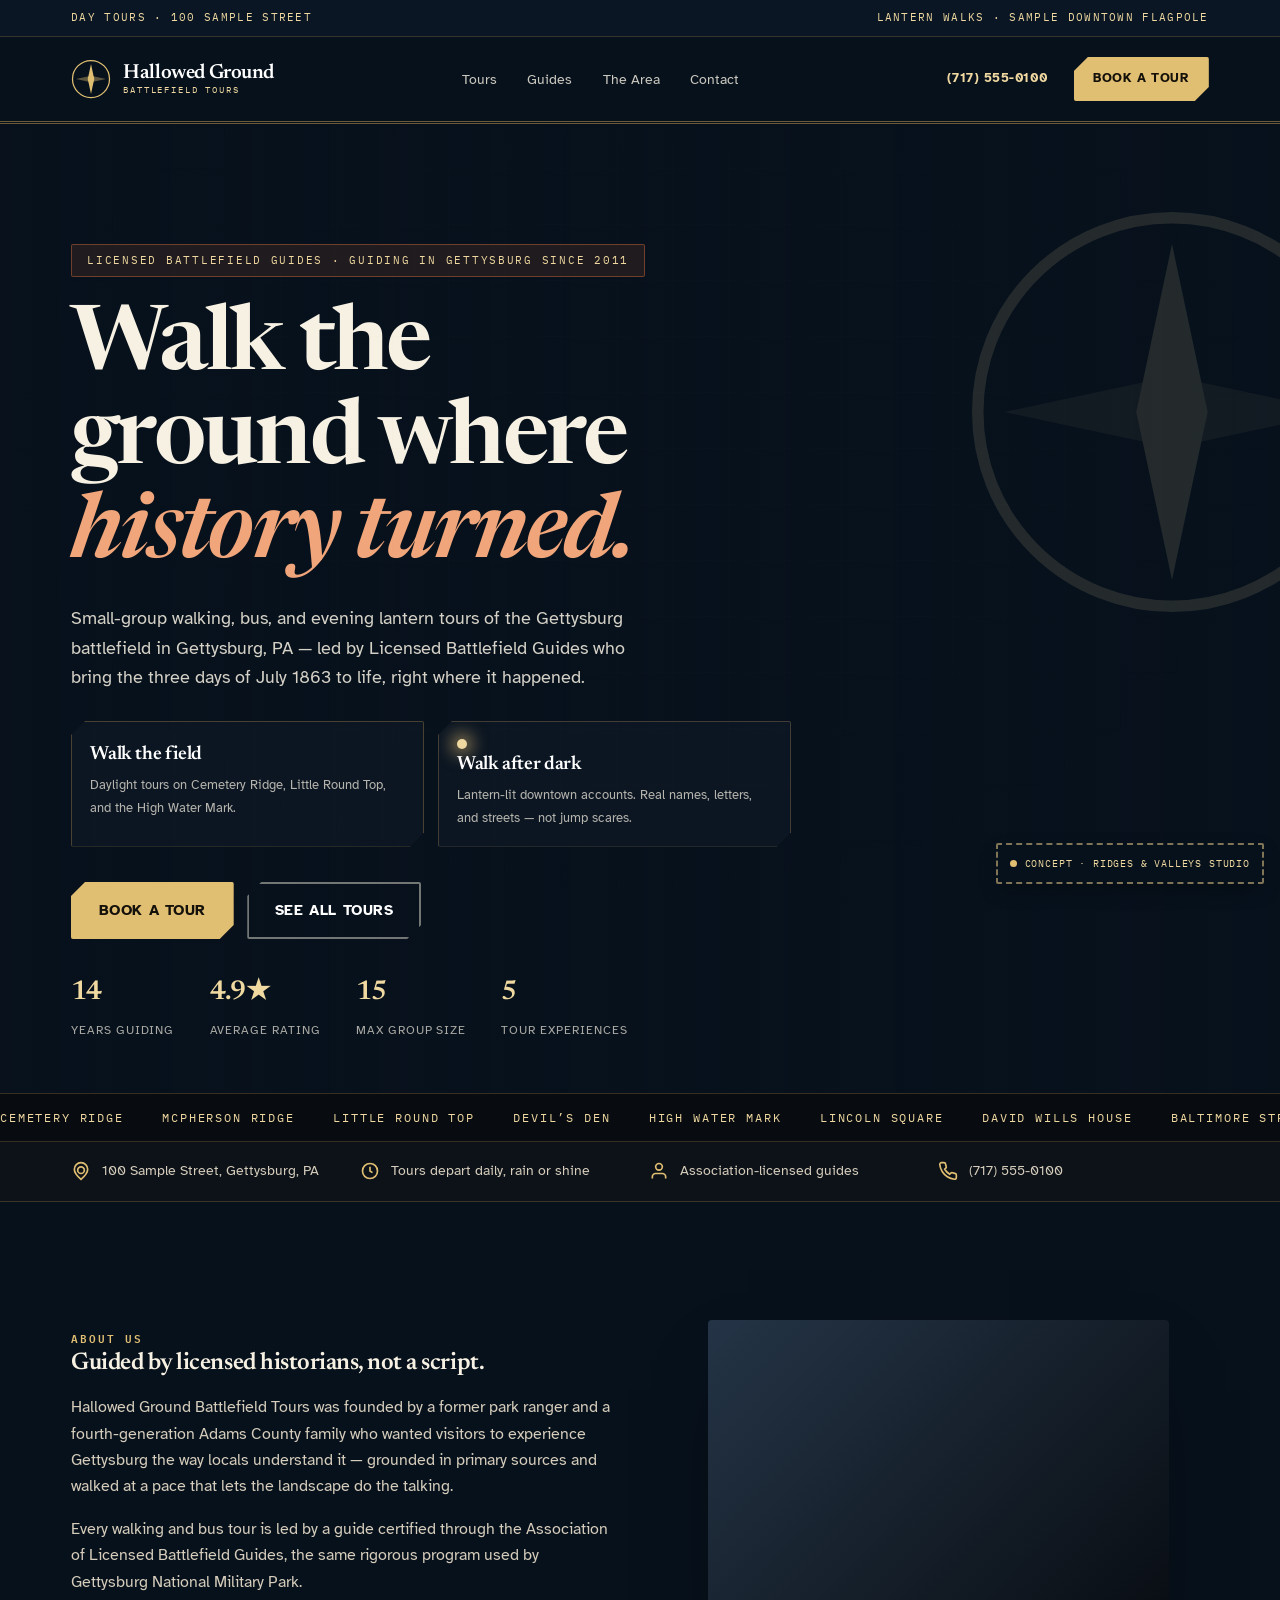
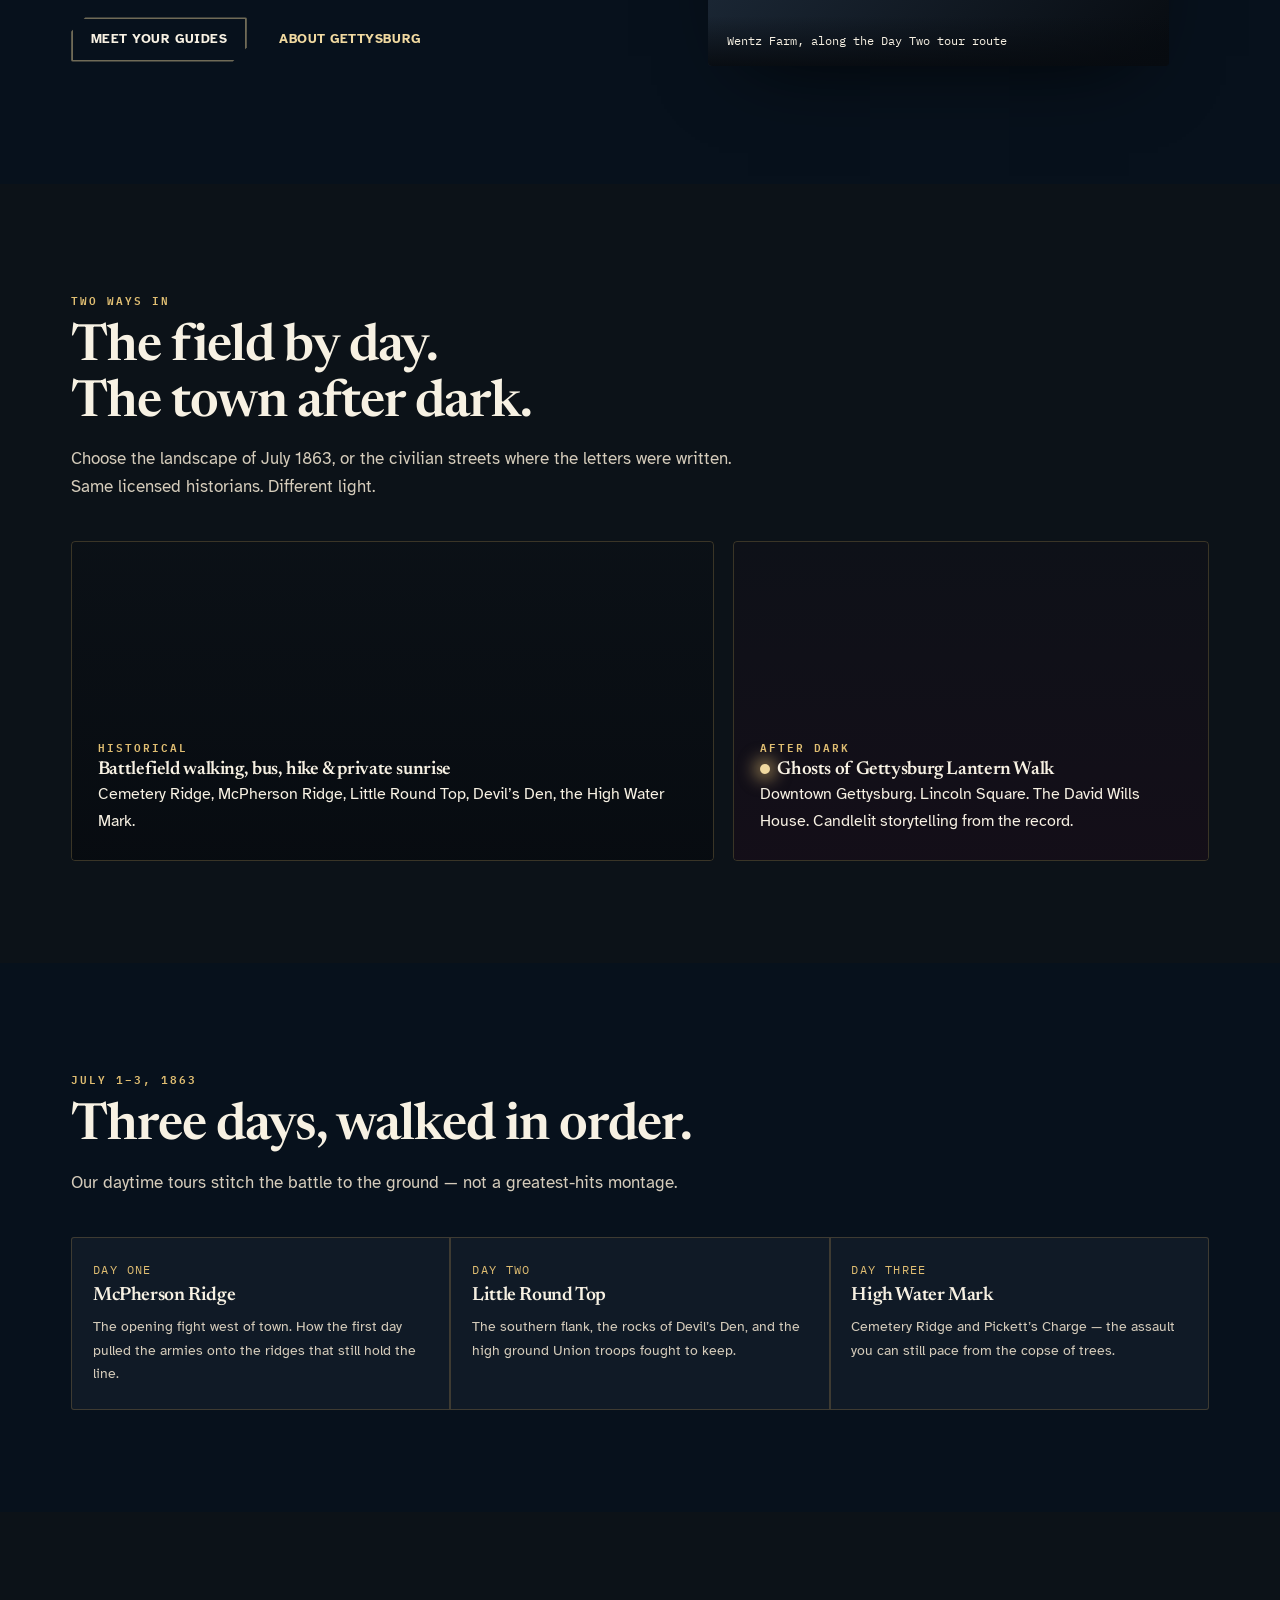
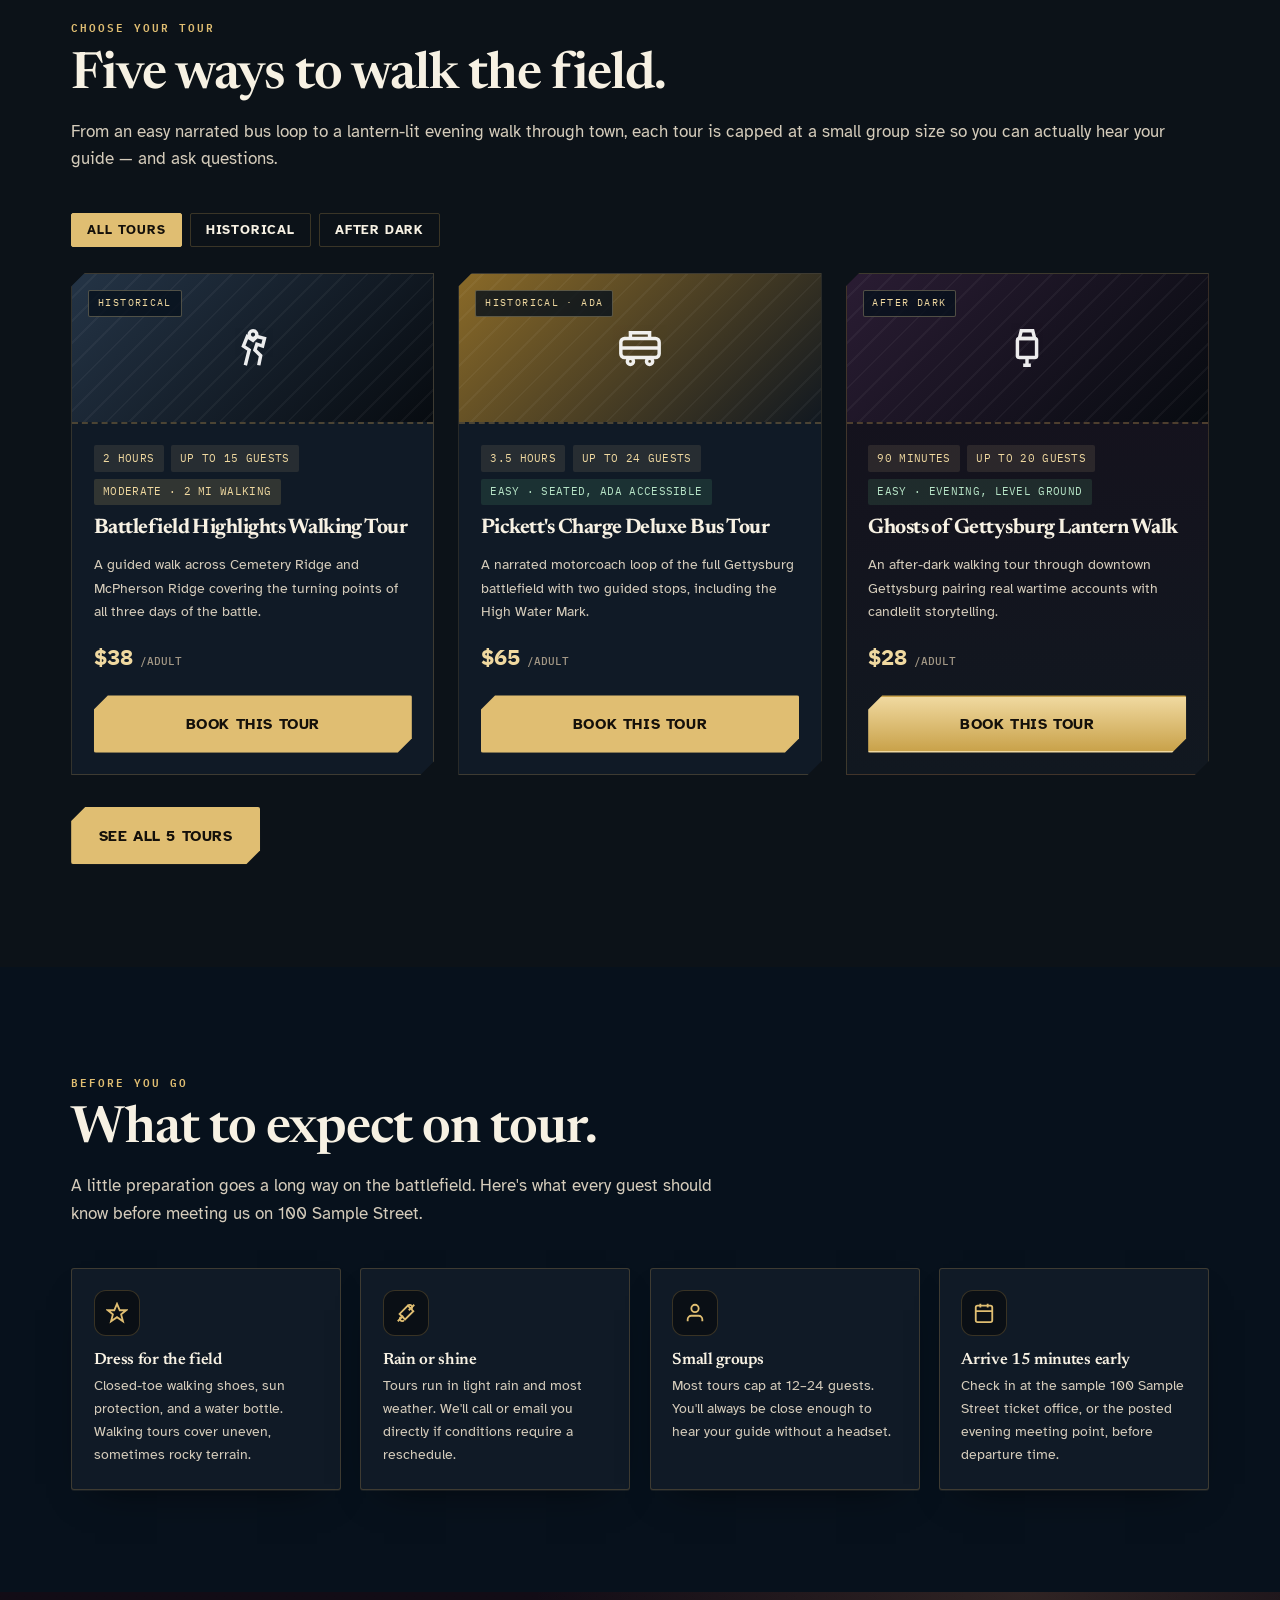
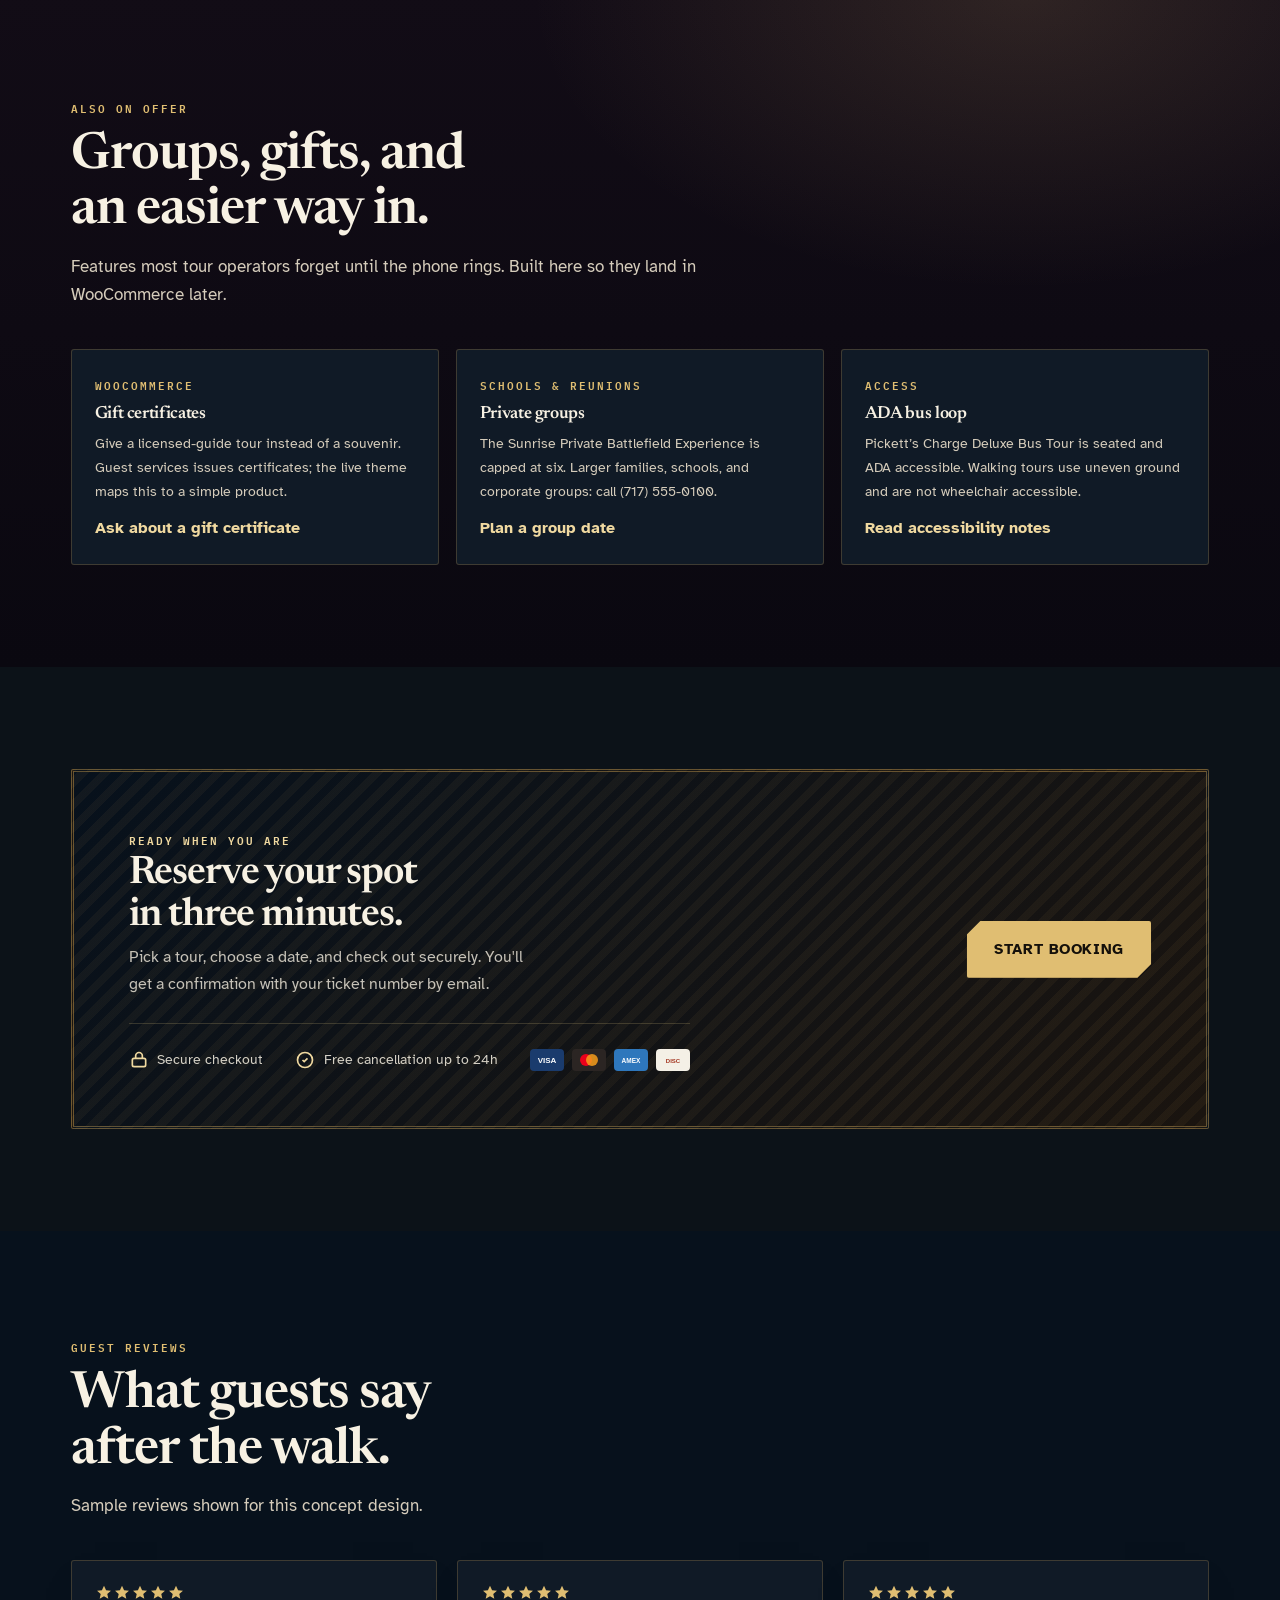
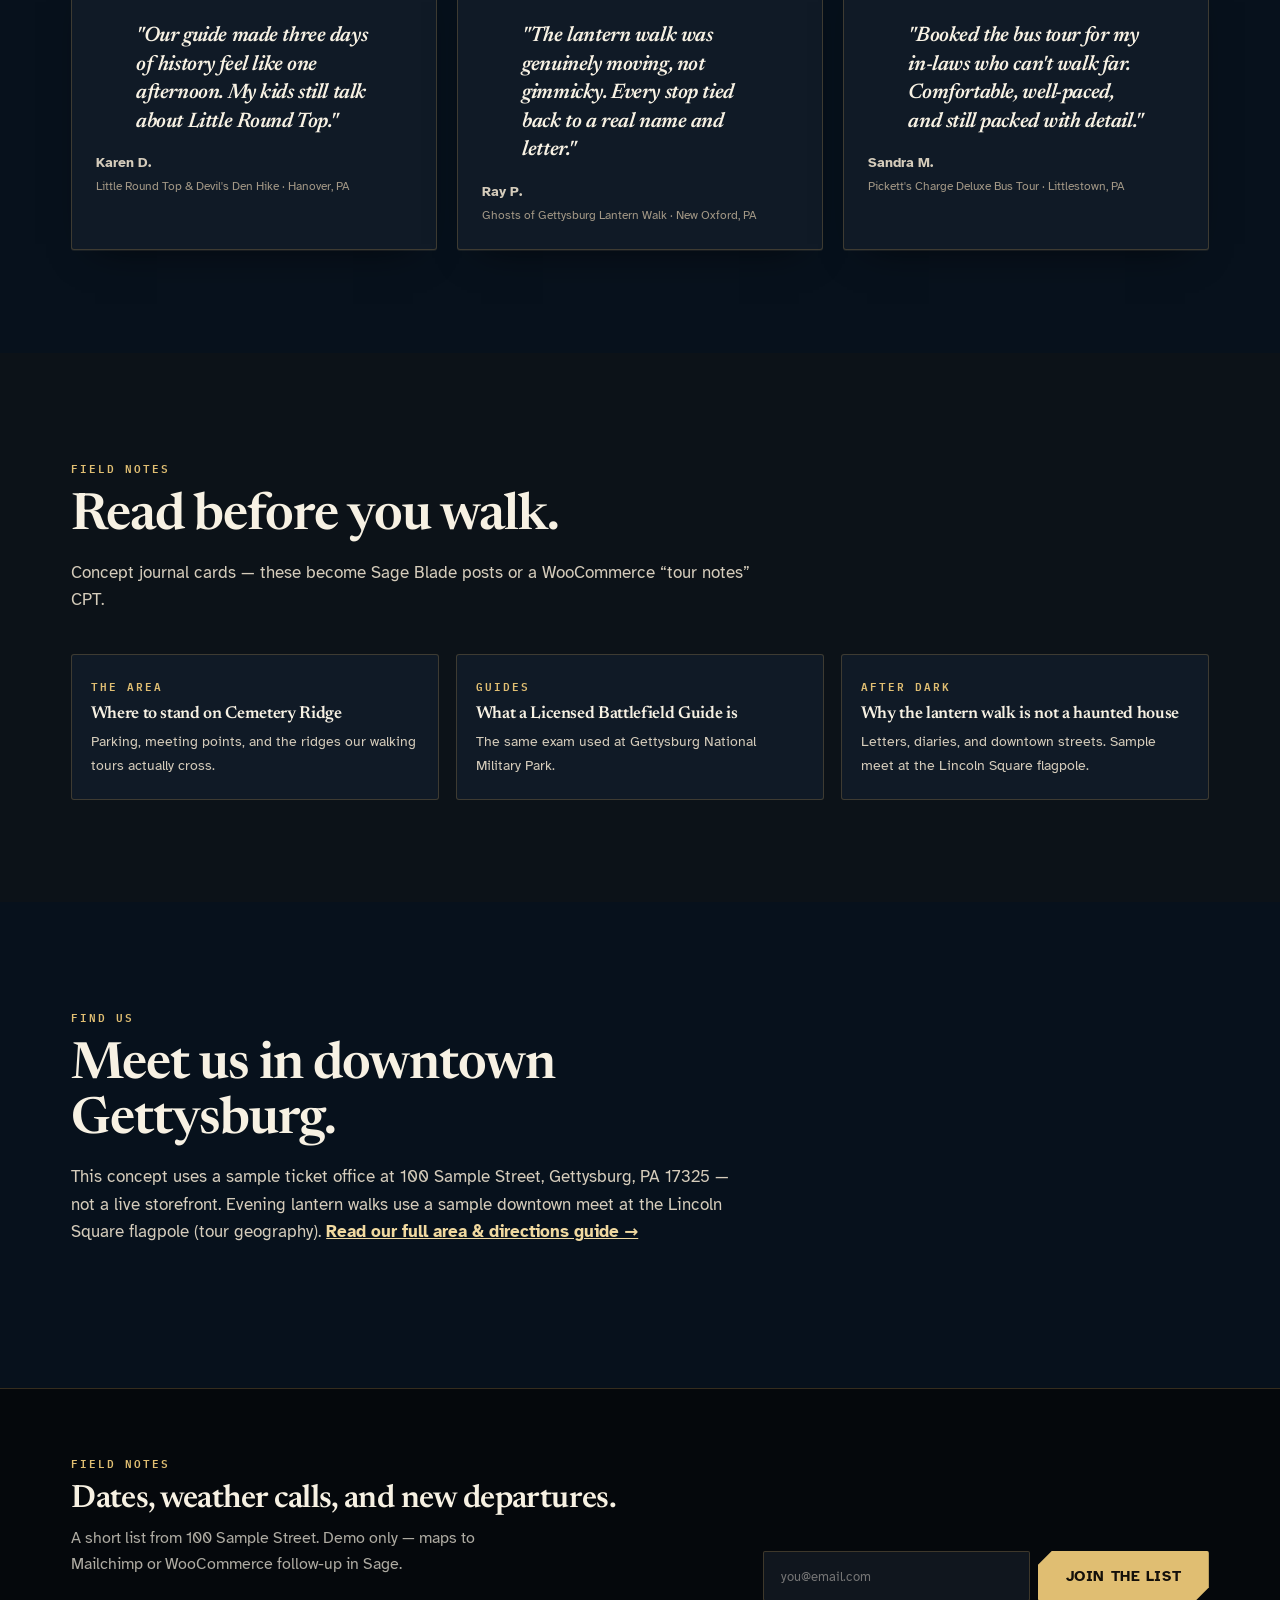
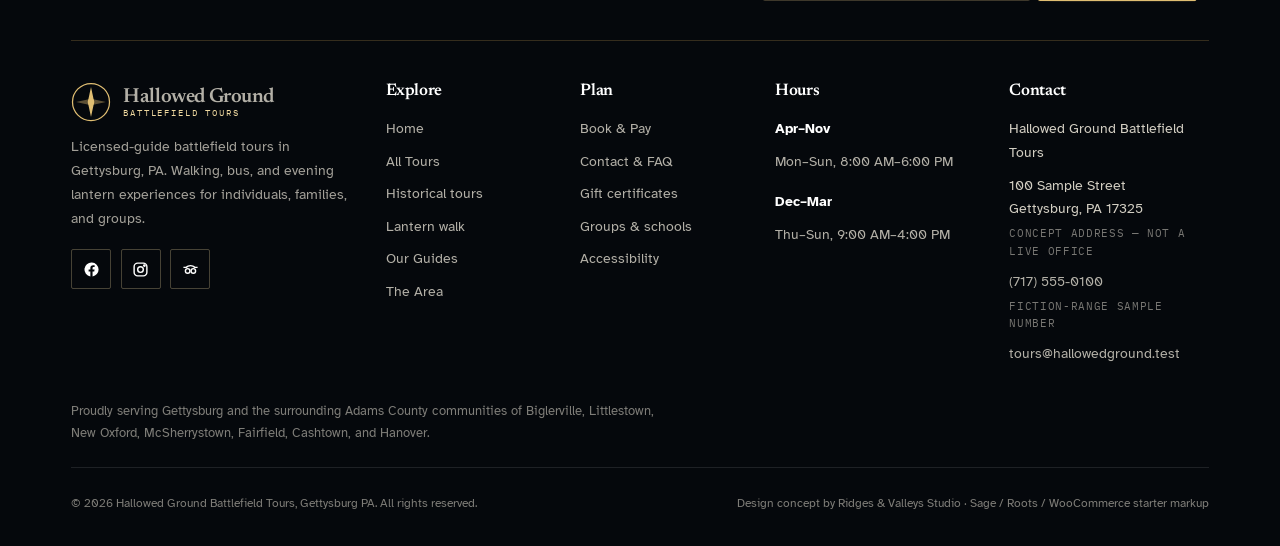
==== commit 06d740ed: "Keep Newsreader headings and reopen the overlay map from pins Cache-bust CSS/JS so the old display f" ====
--- a/index.html
+++ b/index.html
@@ -13,8 +13,8 @@
 <meta property="og:image" content="https://commons.wikimedia.org/wiki/Special:FilePath/Pennsylvania_-_Gettysburg_-_NARA_-_68148252_(cropped).jpg?width=1600">
 <link rel="preconnect" href="https://fonts.googleapis.com">
 <link rel="preconnect" href="https://fonts.gstatic.com" crossorigin>
-<link href="https://fonts.googleapis.com/css2?family=Newsreader:ital,opsz,wght@0,6..72,500;0,6..72,650;0,6..72,700;1,6..72,500;1,6..72,650&amp;family=Atkinson+Hyperlegible:wght@400;700;800&amp;family=IBM+Plex+Mono:wght@400;500;600&amp;display=swap" rel="stylesheet">
-<link rel="stylesheet" href="styles.css">
+<link href="https://fonts.googleapis.com/css2?family=Newsreader:ital,opsz,wght@0,6..72,200..800;1,6..72,200..800&amp;family=Atkinson+Hyperlegible:wght@400;700;800&amp;family=IBM+Plex+Mono:wght@400;500;600&amp;display=swap" rel="stylesheet">
+<link rel="stylesheet" href="styles.css?v=serif-overlay-1">
 <script type="application/ld+json">
 {
   "@context": "https://schema.org",
--- a/styles.css
+++ b/styles.css
@@ -55,8 +55,8 @@
   --color-on-gold: #14100a;
 
   --font-ui:'Atkinson Hyperlegible', system-ui, sans-serif;
-  --font-serif:'Newsreader', Georgia, serif;
-  --font-head: var(--font-serif);
+  --font-serif:'Newsreader', Georgia, 'Times New Roman', serif;
+  --font-head:'Newsreader', Georgia, 'Times New Roman', serif;
   --font-mono:'IBM Plex Mono','Courier New', monospace;
 
   --radius-sm:2px;
@@ -108,7 +108,7 @@
 h1,h2,h3,h4{
   margin:0;
   font-family:var(--font-head);
-  font-weight:650;
+  font-weight:600;
   letter-spacing:-0.02em;
   color:var(--parchment-50);
   text-wrap:balance;
@@ -251,7 +251,7 @@
   animation: compass 48s linear infinite;
 }
 @keyframes compass{ to{ transform: rotate(360deg); } }
-.brand-name{ font-family: var(--font-head); font-weight:650; font-size:1.28rem; letter-spacing:-0.02em; }
+.brand-name{ font-family: var(--font-head); font-weight:600; font-size:1.28rem; letter-spacing:-0.02em; }
 .brand-sub{ font-family:var(--font-mono); font-size:0.58rem; letter-spacing:0.2em; text-transform:uppercase; color:var(--gold-300); }
 
 .main-nav{ display:none; }
@@ -388,7 +388,7 @@
 }
 .hero-title{
   font-family: var(--font-head);
-  font-weight: 650;
+  font-weight: 600;
   font-size: clamp(2.8rem, 7.5vw, 5.6rem);
   line-height:1.05;
   max-width:14ch;
@@ -399,7 +399,7 @@
 .hero-title em{
   font-family:var(--font-head);
   font-style:italic;
-  font-weight:650;
+  font-weight:600;
   letter-spacing:-0.03em;
   color: var(--brick-soft);
   display:inline;
@@ -422,13 +422,13 @@
 .path-card:hover{ transform:translateY(-3px) rotate(-0.3deg); border-color: var(--gold-500); }
 .path-card b{
   display:block; font-size:1.2rem; margin-bottom:0.25rem;
-  font-family: var(--font-head); font-weight:650; letter-spacing:-0.02em;
+  font-family: var(--font-head); font-weight:600; letter-spacing:-0.02em;
 }
 .path-card span{ display:block; font-size:0.84rem; color:rgba(247,241,227,0.72); }
 .path-card.is-lantern{ border-color: rgba(201,160,106,0.28); }
 
 .hero-stats{ display:flex; flex-wrap:wrap; gap:1.6rem 2.2rem; }
-.hero-stat b{ display:block; font-size:1.7rem; font-family:var(--font-head); font-weight:650; color:var(--gold-300); letter-spacing:-0.02em; }
+.hero-stat b{ display:block; font-size:1.7rem; font-family:var(--font-head); font-weight:600; color:var(--gold-300); letter-spacing:-0.02em; }
 .hero-stat span{ font-size:0.74rem; color:rgba(247,241,227,0.68); text-transform:uppercase; letter-spacing:0.08em; }
 
 .marquee{
@@ -470,7 +470,7 @@
 .section-head{ max-width:680px; margin-bottom:2.5rem; }
 .section-head h2{
   font-family: var(--font-head);
-  font-weight: 650;
+  font-weight: 600;
   font-size:clamp(2.05rem,4.6vw,3.2rem);
   margin-block:0.5rem 0.85rem;
   line-height:1.08;
@@ -688,7 +688,7 @@
   position:relative; overflow:hidden;
   border:3px double rgba(224,177,90,0.4);
 }
-.book-band h2{ font-size:clamp(1.75rem,3.6vw,2.45rem); max-width:18ch; font-weight:650; letter-spacing:-0.03em; }
+.book-band h2{ font-size:clamp(1.75rem,3.6vw,2.45rem); max-width:18ch; font-weight:600; letter-spacing:-0.03em; }
 .book-band p{ color:rgba(247,241,227,0.78); margin-top:0.5rem; max-width:40ch; }
 
 .trust-strip{
@@ -727,7 +727,7 @@
 .faq-q{
   width:100%; display:flex; align-items:center; justify-content:space-between; gap:1rem;
   padding:1.1rem 1.3rem; background:none; border:none; cursor:pointer; text-align:left;
-  font-family: var(--font-head); font-size:1.08rem; font-weight:650; letter-spacing:-0.02em; color:var(--parchment-50);
+  font-family: var(--font-head); font-size:1.08rem; font-weight:600; letter-spacing:-0.02em; color:var(--parchment-50);
 }
 .faq-q .plus{ flex-shrink:0; width:22px; height:22px; position:relative; }
 .faq-q .plus::before, .faq-q .plus::after{
@@ -791,7 +791,7 @@
 }
 .footer-grid{ display:grid; gap:2.2rem; grid-template-columns:1fr; margin-bottom:2.2rem; }
 @media (min-width:860px){ .footer-grid{ grid-template-columns:1.4fr 0.8fr 0.8fr 1fr 1fr; } }
-.footer-grid h4{ color:#fff; font-size:1.05rem; font-weight:650; letter-spacing:-0.02em; margin-bottom:1rem; }
+.footer-grid h4{ color:#fff; font-size:1.05rem; font-weight:600; letter-spacing:-0.02em; margin-bottom:1rem; }
 .footer-grid ul{ display:flex; flex-direction:column; gap:0.55rem; font-size:0.9rem; }
 .footer-grid a{ text-decoration:none; color:rgba(247,241,227,0.72); }
 .footer-grid a:hover{ color:#fff; }
@@ -989,7 +989,7 @@
 .page-intro .eyebrow{ color: var(--gold-300); }
 .page-intro h1{
   font-family: var(--font-head);
-  font-weight: 650;
+  font-weight: 600;
   font-size: clamp(2.3rem, 5.4vw, 3.8rem);
   margin-block:0.5rem 0.9rem;
   max-width:18ch;
@@ -1114,15 +1114,16 @@
   display: inline-flex;
   align-items: center;
   justify-content: center;
-  width: 1.45em;
-  height: 1.45em;
-  margin: 0 0.12em;
+  width: 1.7em;
+  height: 1.7em;
+  margin: 0 0.18em;
   padding: 0;
-  vertical-align: -0.2em;
-  border: 1px solid var(--color-border);
-  background: var(--color-surface-2);
-  color: var(--gold-500);
+  vertical-align: -0.28em;
+  border: 1px solid rgba(224,177,90,0.55);
+  background: rgba(224,177,90,0.14);
+  color: var(--gold-300);
   cursor: pointer;
+  border-radius: 50%;
 }
 .inline-map-btn:hover,
 .place-map-btn:hover,
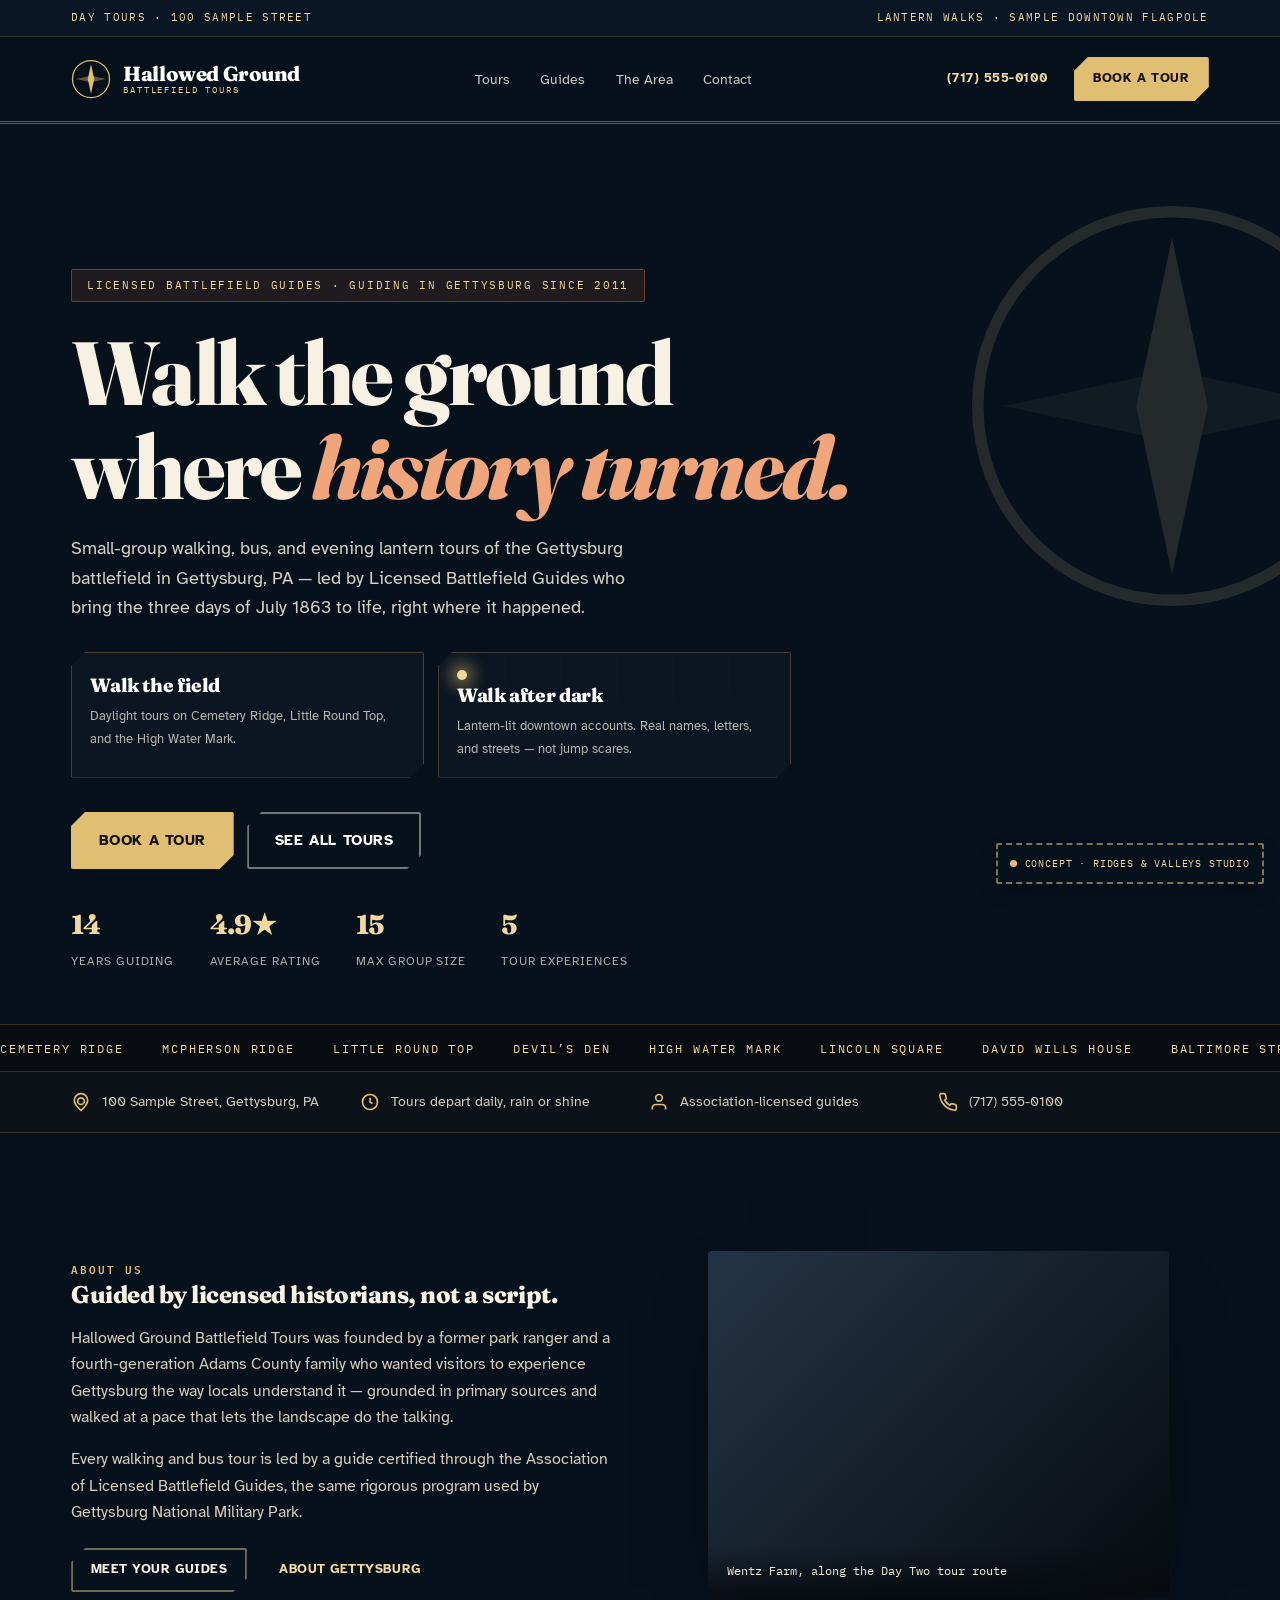
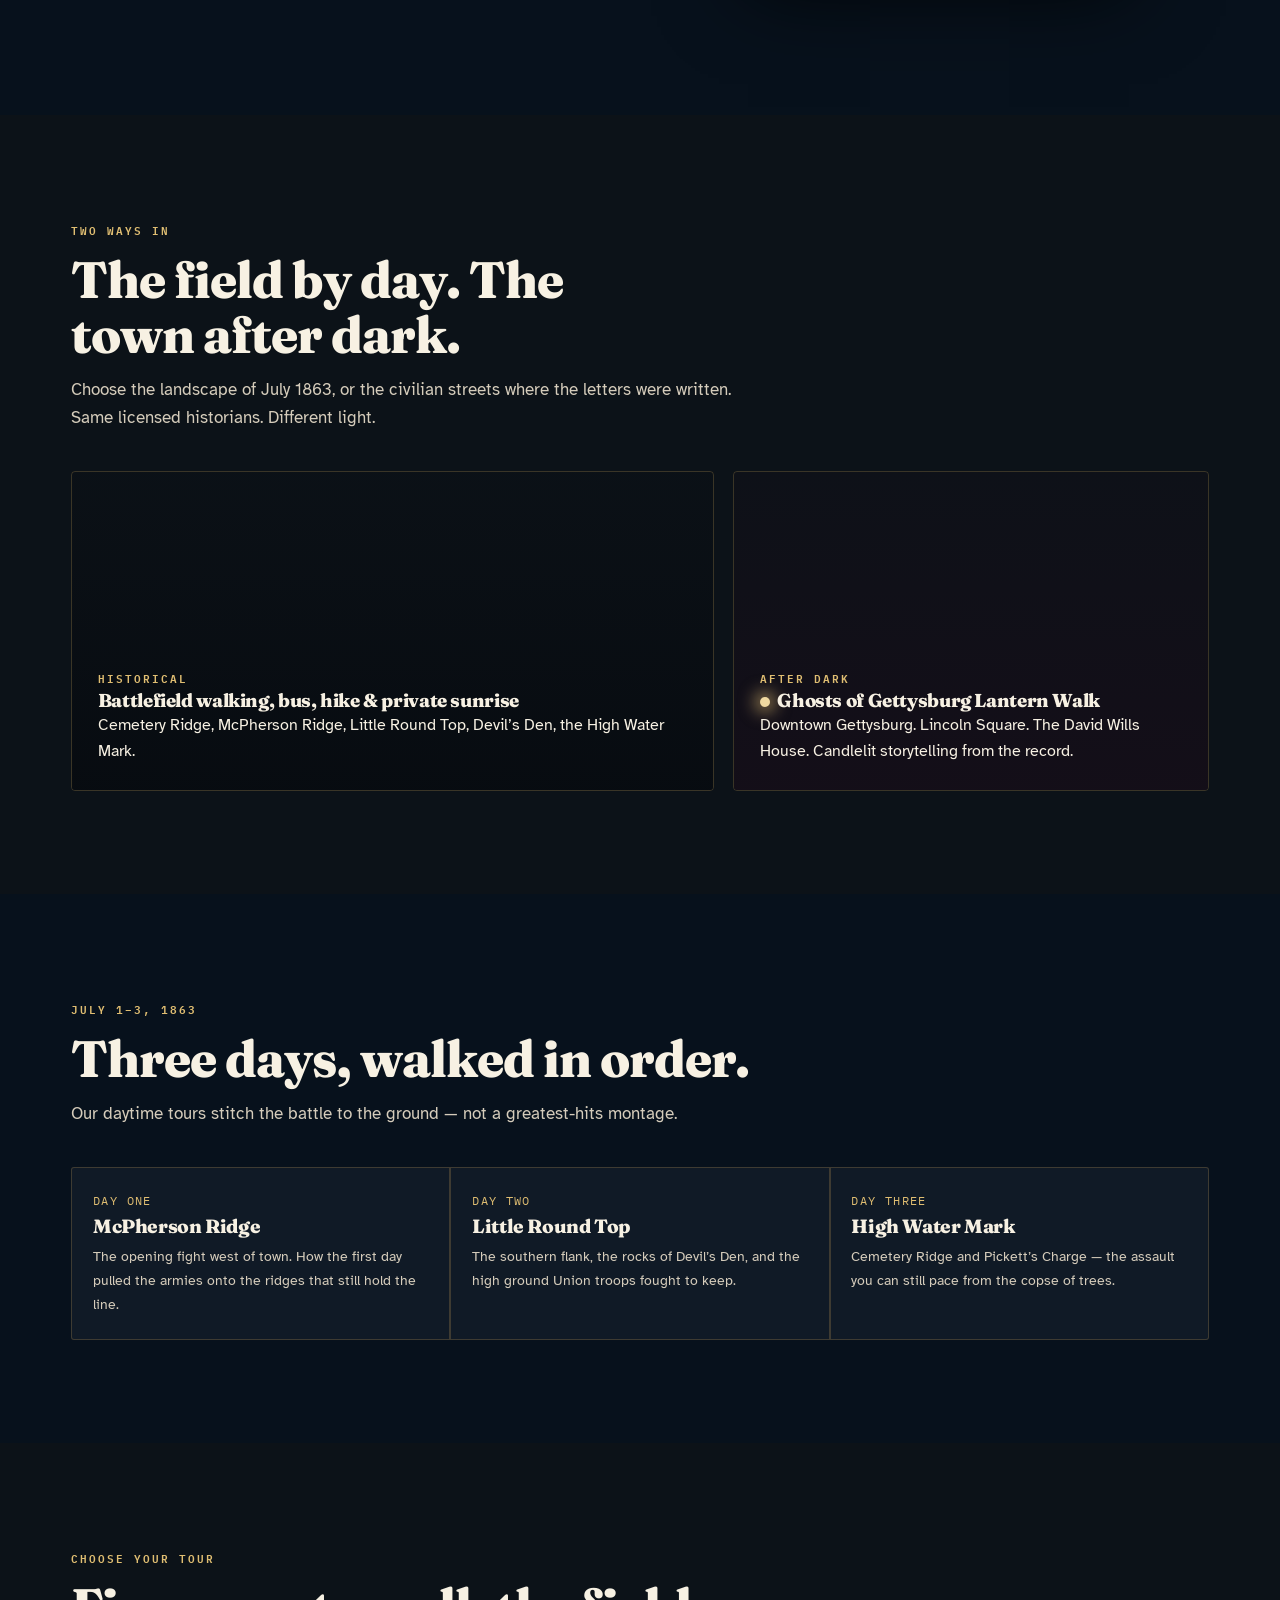
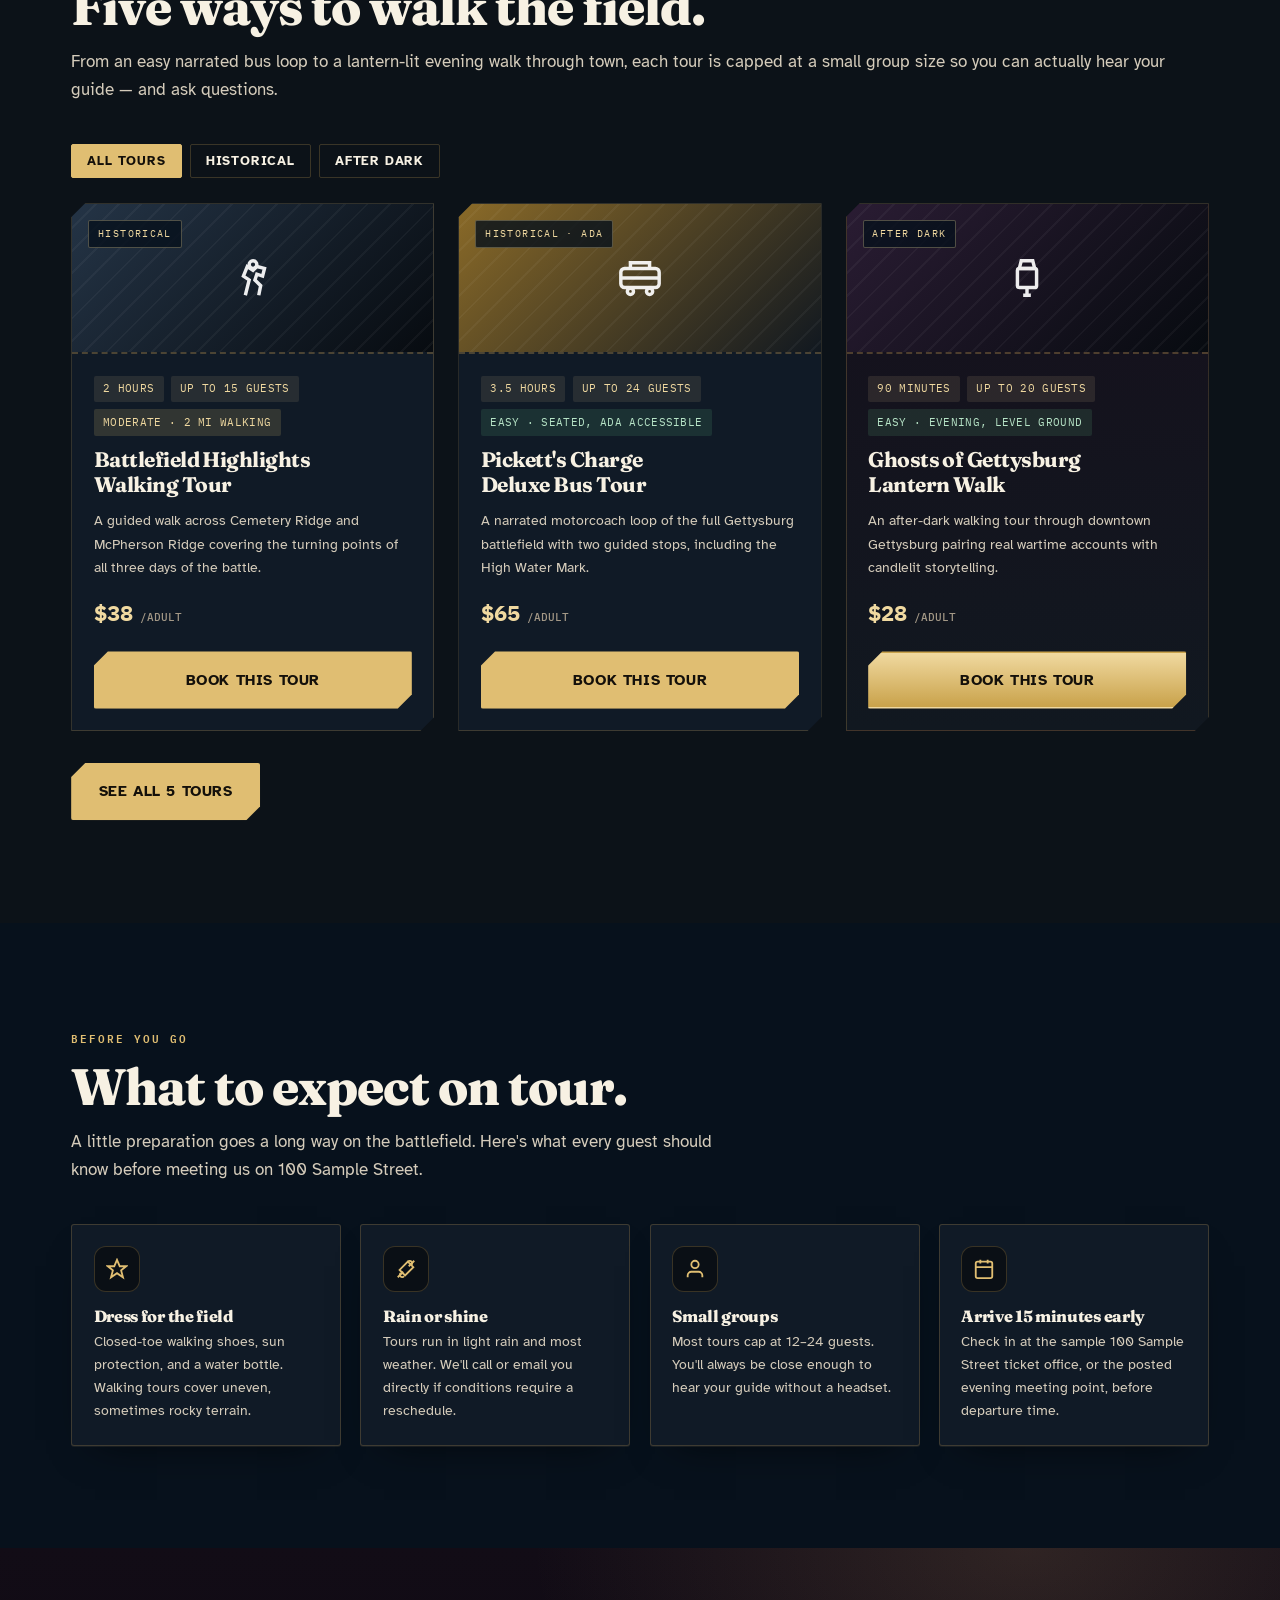
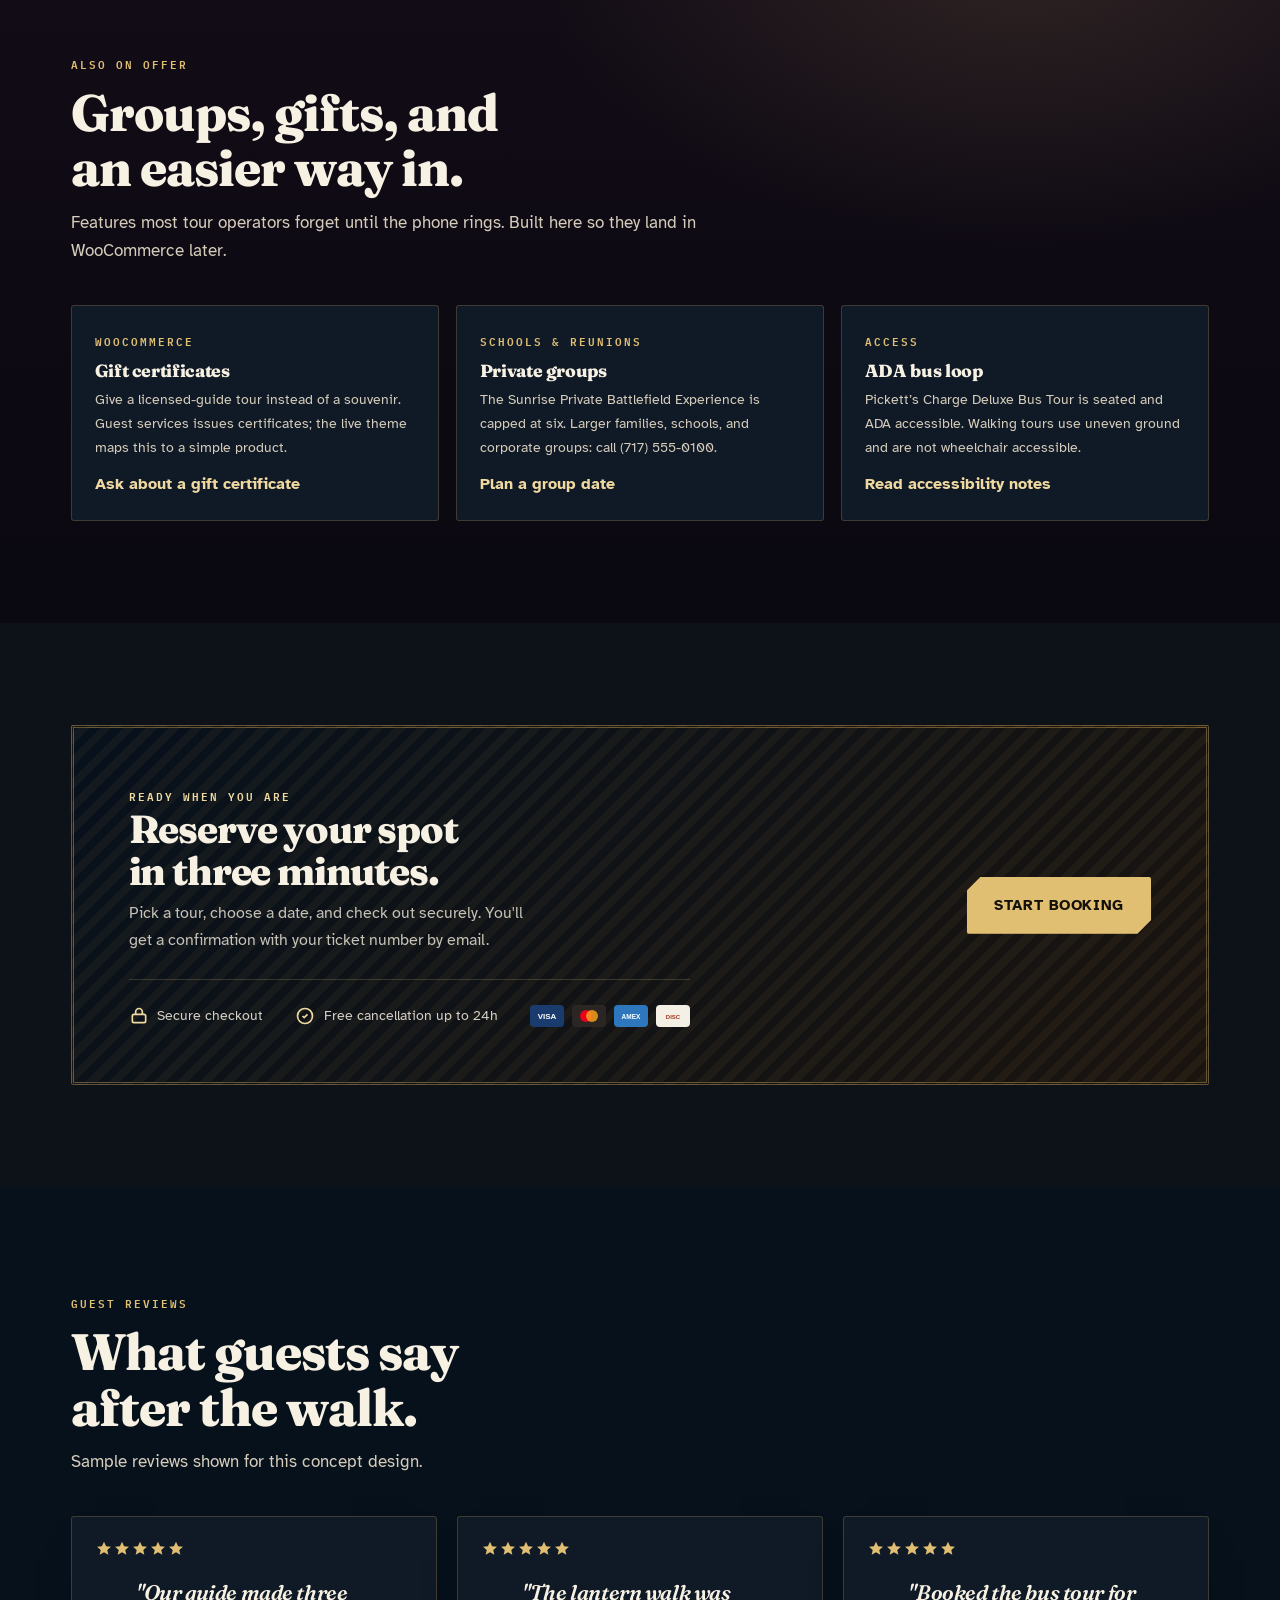
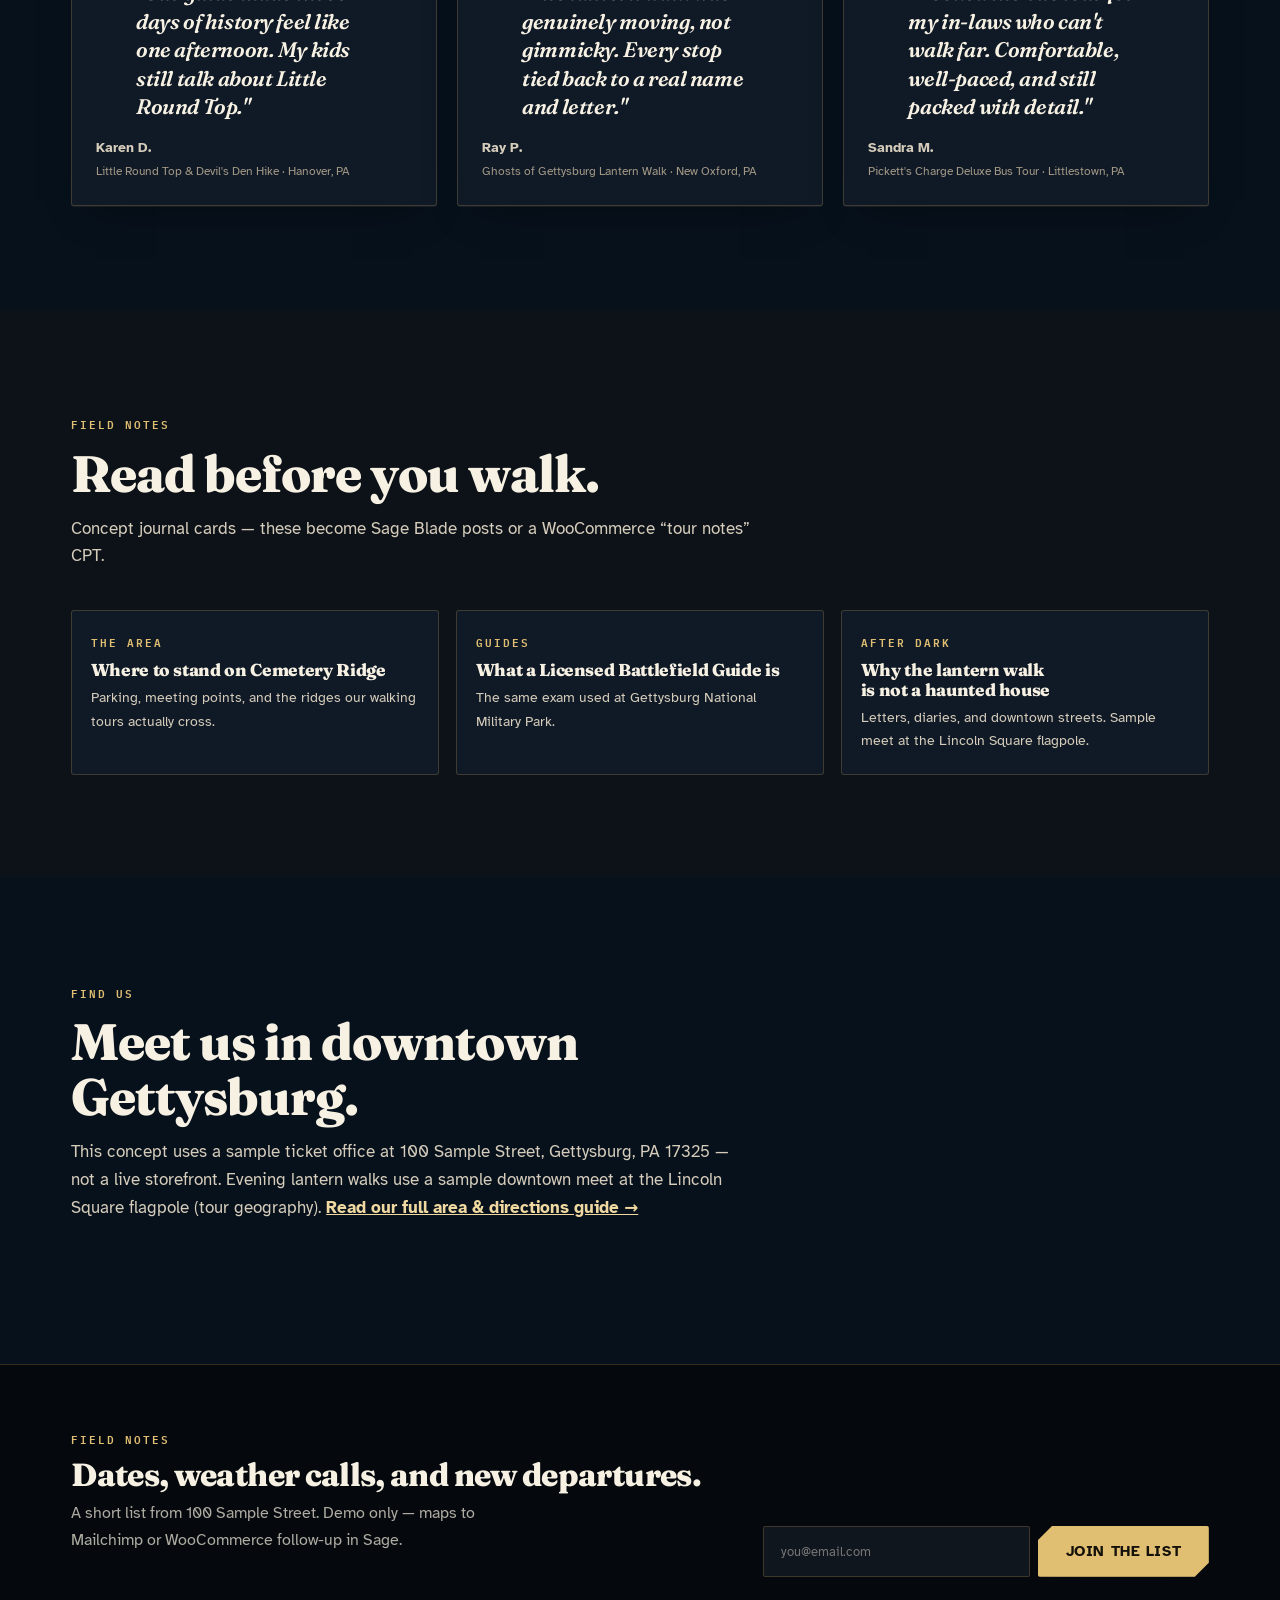
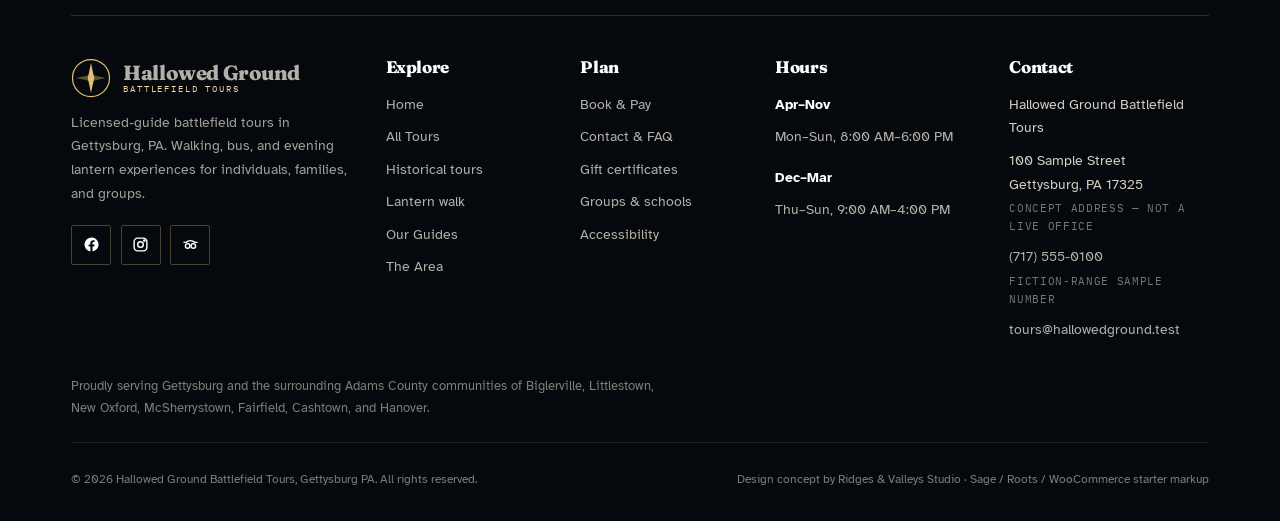
==== commit 2de8e81d: "Set all headings in bold Fraunces Swap Newsreader for Fraunces, the current Google Fonts editorial d" ====
--- a/index.html
+++ b/index.html
@@ -13,8 +13,8 @@
 <meta property="og:image" content="https://commons.wikimedia.org/wiki/Special:FilePath/Pennsylvania_-_Gettysburg_-_NARA_-_68148252_(cropped).jpg?width=1600">
 <link rel="preconnect" href="https://fonts.googleapis.com">
 <link rel="preconnect" href="https://fonts.gstatic.com" crossorigin>
-<link href="https://fonts.googleapis.com/css2?family=Newsreader:ital,opsz,wght@0,6..72,200..800;1,6..72,200..800&amp;family=Atkinson+Hyperlegible:wght@400;700;800&amp;family=IBM+Plex+Mono:wght@400;500;600&amp;display=swap" rel="stylesheet">
-<link rel="stylesheet" href="styles.css?v=serif-overlay-1">
+<link href="https://fonts.googleapis.com/css2?family=Fraunces:ital,opsz,wght@0,9..144,700..900;1,9..144,700..900&amp;family=Atkinson+Hyperlegible:wght@400;700;800&amp;family=IBM+Plex+Mono:wght@400;500;600&amp;display=swap" rel="stylesheet">
+<link rel="stylesheet" href="styles.css?v=fraunces-1">
 <script type="application/ld+json">
 {
   "@context": "https://schema.org",
--- a/styles.css
+++ b/styles.css
@@ -55,9 +55,10 @@
   --color-on-gold: #14100a;
 
   --font-ui:'Atkinson Hyperlegible', system-ui, sans-serif;
-  --font-serif:'Newsreader', Georgia, 'Times New Roman', serif;
-  --font-head:'Newsreader', Georgia, 'Times New Roman', serif;
+  --font-serif:'Fraunces', Georgia, 'Times New Roman', serif;
+  --font-head:'Fraunces', Georgia, 'Times New Roman', serif;
   --font-mono:'IBM Plex Mono','Courier New', monospace;
+  --head-soft: "SOFT" 0, "WONK" 0;
 
   --radius-sm:2px;
   --radius-md:3px;
@@ -108,7 +109,9 @@
 h1,h2,h3,h4{
   margin:0;
   font-family:var(--font-head);
-  font-weight:600;
+  font-optical-sizing:auto;
+  font-weight:800;
+  font-variation-settings: var(--head-soft);
   letter-spacing:-0.02em;
   color:var(--parchment-50);
   text-wrap:balance;
@@ -251,7 +254,7 @@
   animation: compass 48s linear infinite;
 }
 @keyframes compass{ to{ transform: rotate(360deg); } }
-.brand-name{ font-family: var(--font-head); font-weight:600; font-size:1.28rem; letter-spacing:-0.02em; }
+.brand-name{ font-family: var(--font-head); font-optical-sizing:auto; font-weight:800; font-variation-settings: var(--head-soft); font-size:1.28rem; letter-spacing:-0.02em; }
 .brand-sub{ font-family:var(--font-mono); font-size:0.58rem; letter-spacing:0.2em; text-transform:uppercase; color:var(--gold-300); }
 
 .main-nav{ display:none; }
@@ -388,7 +391,9 @@
 }
 .hero-title{
   font-family: var(--font-head);
-  font-weight: 600;
+  font-optical-sizing: auto;
+  font-weight: 800;
+  font-variation-settings: var(--head-soft);
   font-size: clamp(2.8rem, 7.5vw, 5.6rem);
   line-height:1.05;
   max-width:14ch;
@@ -399,7 +404,9 @@
 .hero-title em{
   font-family:var(--font-head);
   font-style:italic;
-  font-weight:600;
+  font-optical-sizing:auto;
+  font-weight:800;
+  font-variation-settings: var(--head-soft);
   letter-spacing:-0.03em;
   color: var(--brick-soft);
   display:inline;
@@ -422,13 +429,13 @@
 .path-card:hover{ transform:translateY(-3px) rotate(-0.3deg); border-color: var(--gold-500); }
 .path-card b{
   display:block; font-size:1.2rem; margin-bottom:0.25rem;
-  font-family: var(--font-head); font-weight:600; letter-spacing:-0.02em;
+  font-family: var(--font-head); font-optical-sizing:auto; font-weight:800; font-variation-settings: var(--head-soft); letter-spacing:-0.02em;
 }
 .path-card span{ display:block; font-size:0.84rem; color:rgba(247,241,227,0.72); }
 .path-card.is-lantern{ border-color: rgba(201,160,106,0.28); }
 
 .hero-stats{ display:flex; flex-wrap:wrap; gap:1.6rem 2.2rem; }
-.hero-stat b{ display:block; font-size:1.7rem; font-family:var(--font-head); font-weight:600; color:var(--gold-300); letter-spacing:-0.02em; }
+.hero-stat b{ display:block; font-size:1.7rem; font-family:var(--font-head); font-optical-sizing:auto; font-weight:800; font-variation-settings: var(--head-soft); color:var(--gold-300); letter-spacing:-0.02em; }
 .hero-stat span{ font-size:0.74rem; color:rgba(247,241,227,0.68); text-transform:uppercase; letter-spacing:0.08em; }
 
 .marquee{
@@ -470,7 +477,9 @@
 .section-head{ max-width:680px; margin-bottom:2.5rem; }
 .section-head h2{
   font-family: var(--font-head);
-  font-weight: 600;
+  font-optical-sizing: auto;
+  font-weight: 800;
+  font-variation-settings: var(--head-soft);
   font-size:clamp(2.05rem,4.6vw,3.2rem);
   margin-block:0.5rem 0.85rem;
   line-height:1.08;
@@ -688,7 +697,7 @@
   position:relative; overflow:hidden;
   border:3px double rgba(224,177,90,0.4);
 }
-.book-band h2{ font-size:clamp(1.75rem,3.6vw,2.45rem); max-width:18ch; font-weight:600; letter-spacing:-0.03em; }
+.book-band h2{ font-size:clamp(1.75rem,3.6vw,2.45rem); max-width:18ch; font-weight:800; letter-spacing:-0.03em; }
 .book-band p{ color:rgba(247,241,227,0.78); margin-top:0.5rem; max-width:40ch; }
 
 .trust-strip{
@@ -727,7 +736,7 @@
 .faq-q{
   width:100%; display:flex; align-items:center; justify-content:space-between; gap:1rem;
   padding:1.1rem 1.3rem; background:none; border:none; cursor:pointer; text-align:left;
-  font-family: var(--font-head); font-size:1.08rem; font-weight:600; letter-spacing:-0.02em; color:var(--parchment-50);
+  font-family: var(--font-head); font-optical-sizing:auto; font-size:1.08rem; font-weight:800; font-variation-settings: var(--head-soft); letter-spacing:-0.02em; color:var(--parchment-50);
 }
 .faq-q .plus{ flex-shrink:0; width:22px; height:22px; position:relative; }
 .faq-q .plus::before, .faq-q .plus::after{
@@ -791,7 +800,7 @@
 }
 .footer-grid{ display:grid; gap:2.2rem; grid-template-columns:1fr; margin-bottom:2.2rem; }
 @media (min-width:860px){ .footer-grid{ grid-template-columns:1.4fr 0.8fr 0.8fr 1fr 1fr; } }
-.footer-grid h4{ color:#fff; font-size:1.05rem; font-weight:600; letter-spacing:-0.02em; margin-bottom:1rem; }
+.footer-grid h4{ color:#fff; font-size:1.05rem; font-weight:800; letter-spacing:-0.02em; margin-bottom:1rem; }
 .footer-grid ul{ display:flex; flex-direction:column; gap:0.55rem; font-size:0.9rem; }
 .footer-grid a{ text-decoration:none; color:rgba(247,241,227,0.72); }
 .footer-grid a:hover{ color:#fff; }
@@ -989,7 +998,9 @@
 .page-intro .eyebrow{ color: var(--gold-300); }
 .page-intro h1{
   font-family: var(--font-head);
-  font-weight: 600;
+  font-optical-sizing: auto;
+  font-weight: 800;
+  font-variation-settings: var(--head-soft);
   font-size: clamp(2.3rem, 5.4vw, 3.8rem);
   margin-block:0.5rem 0.9rem;
   max-width:18ch;
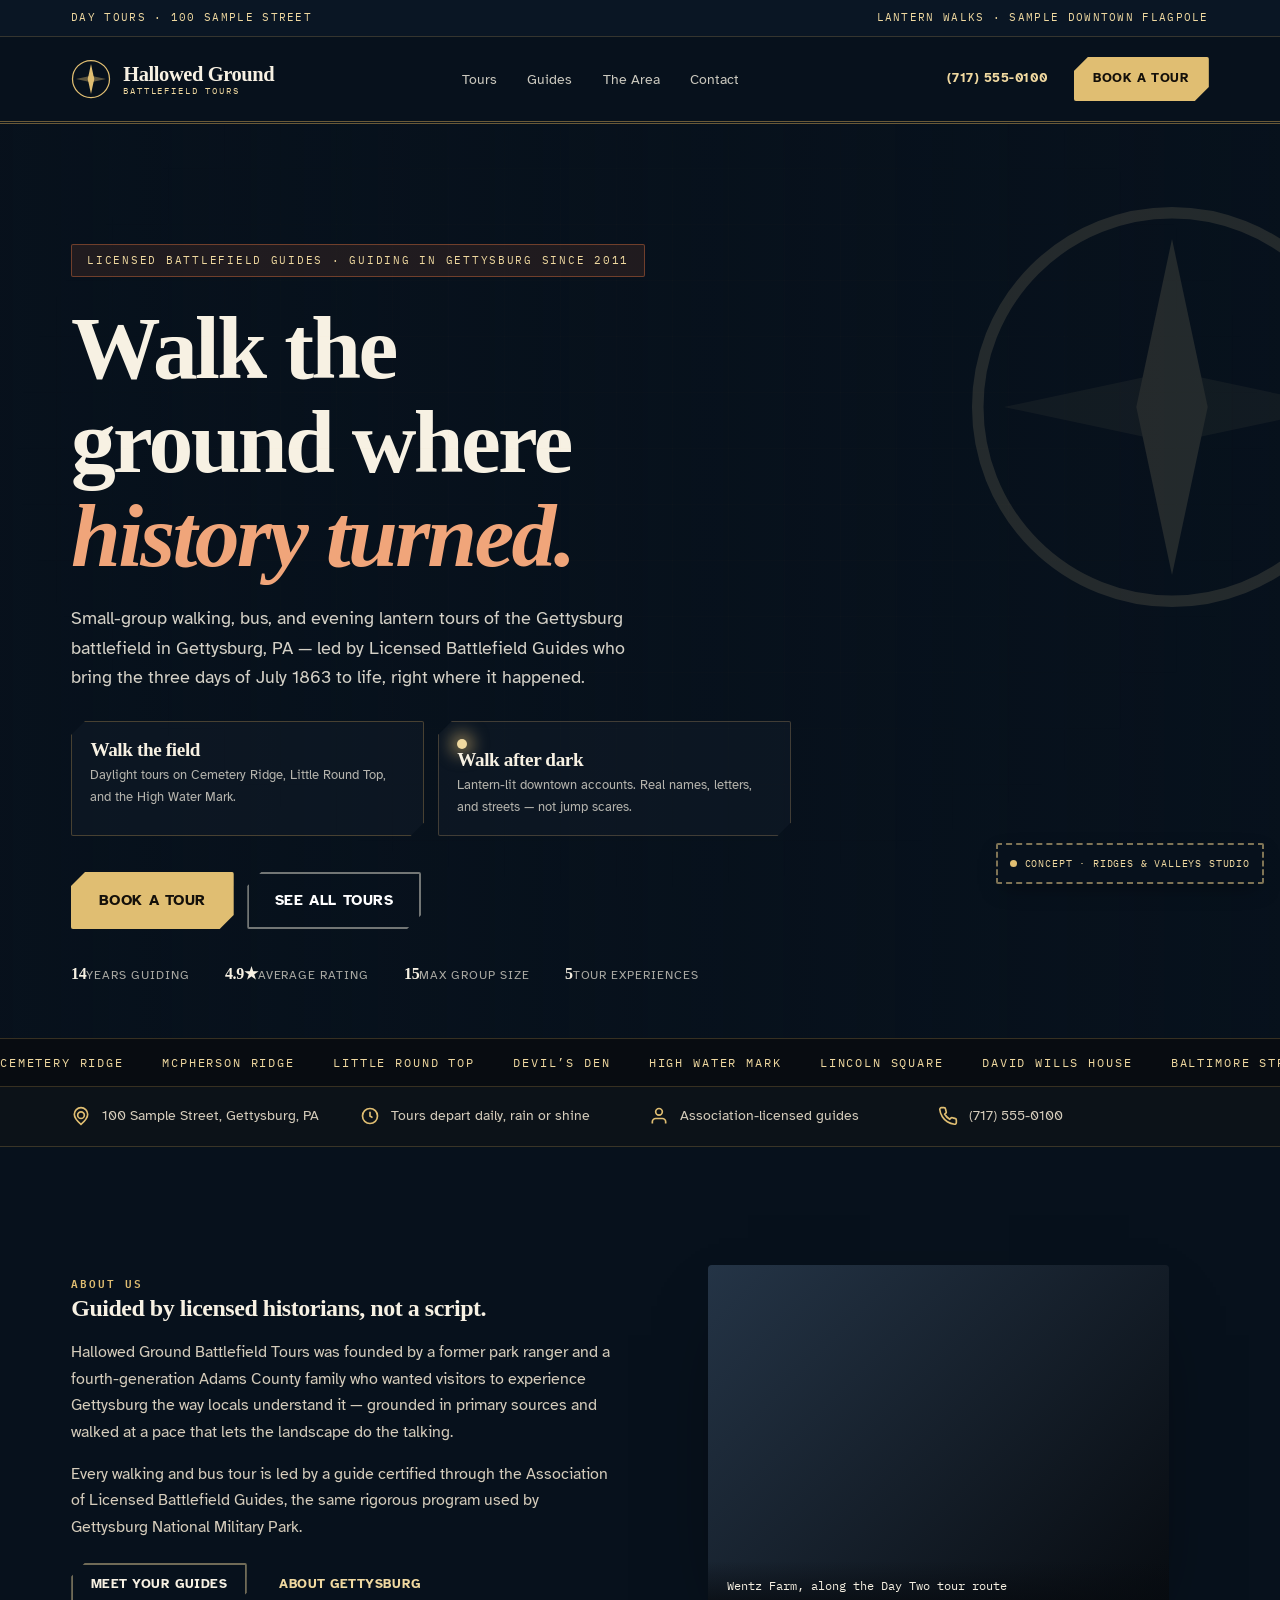
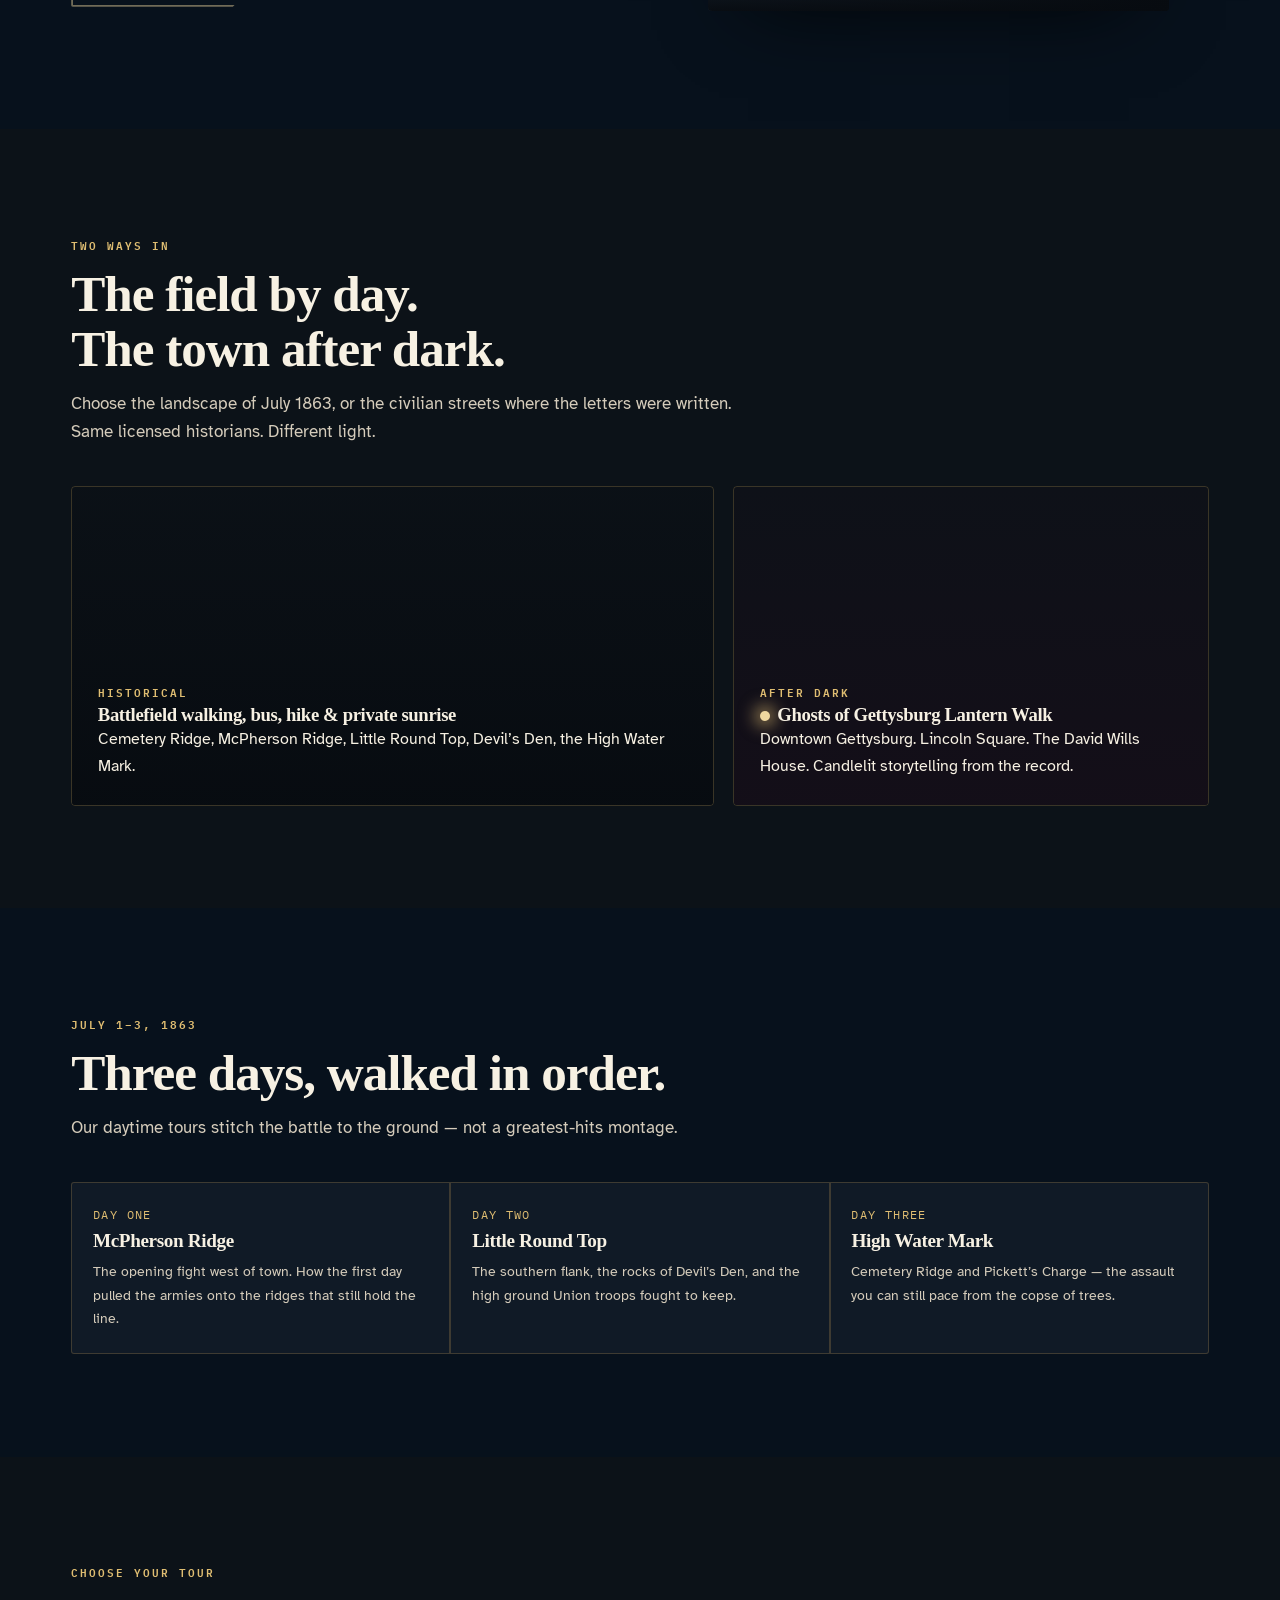
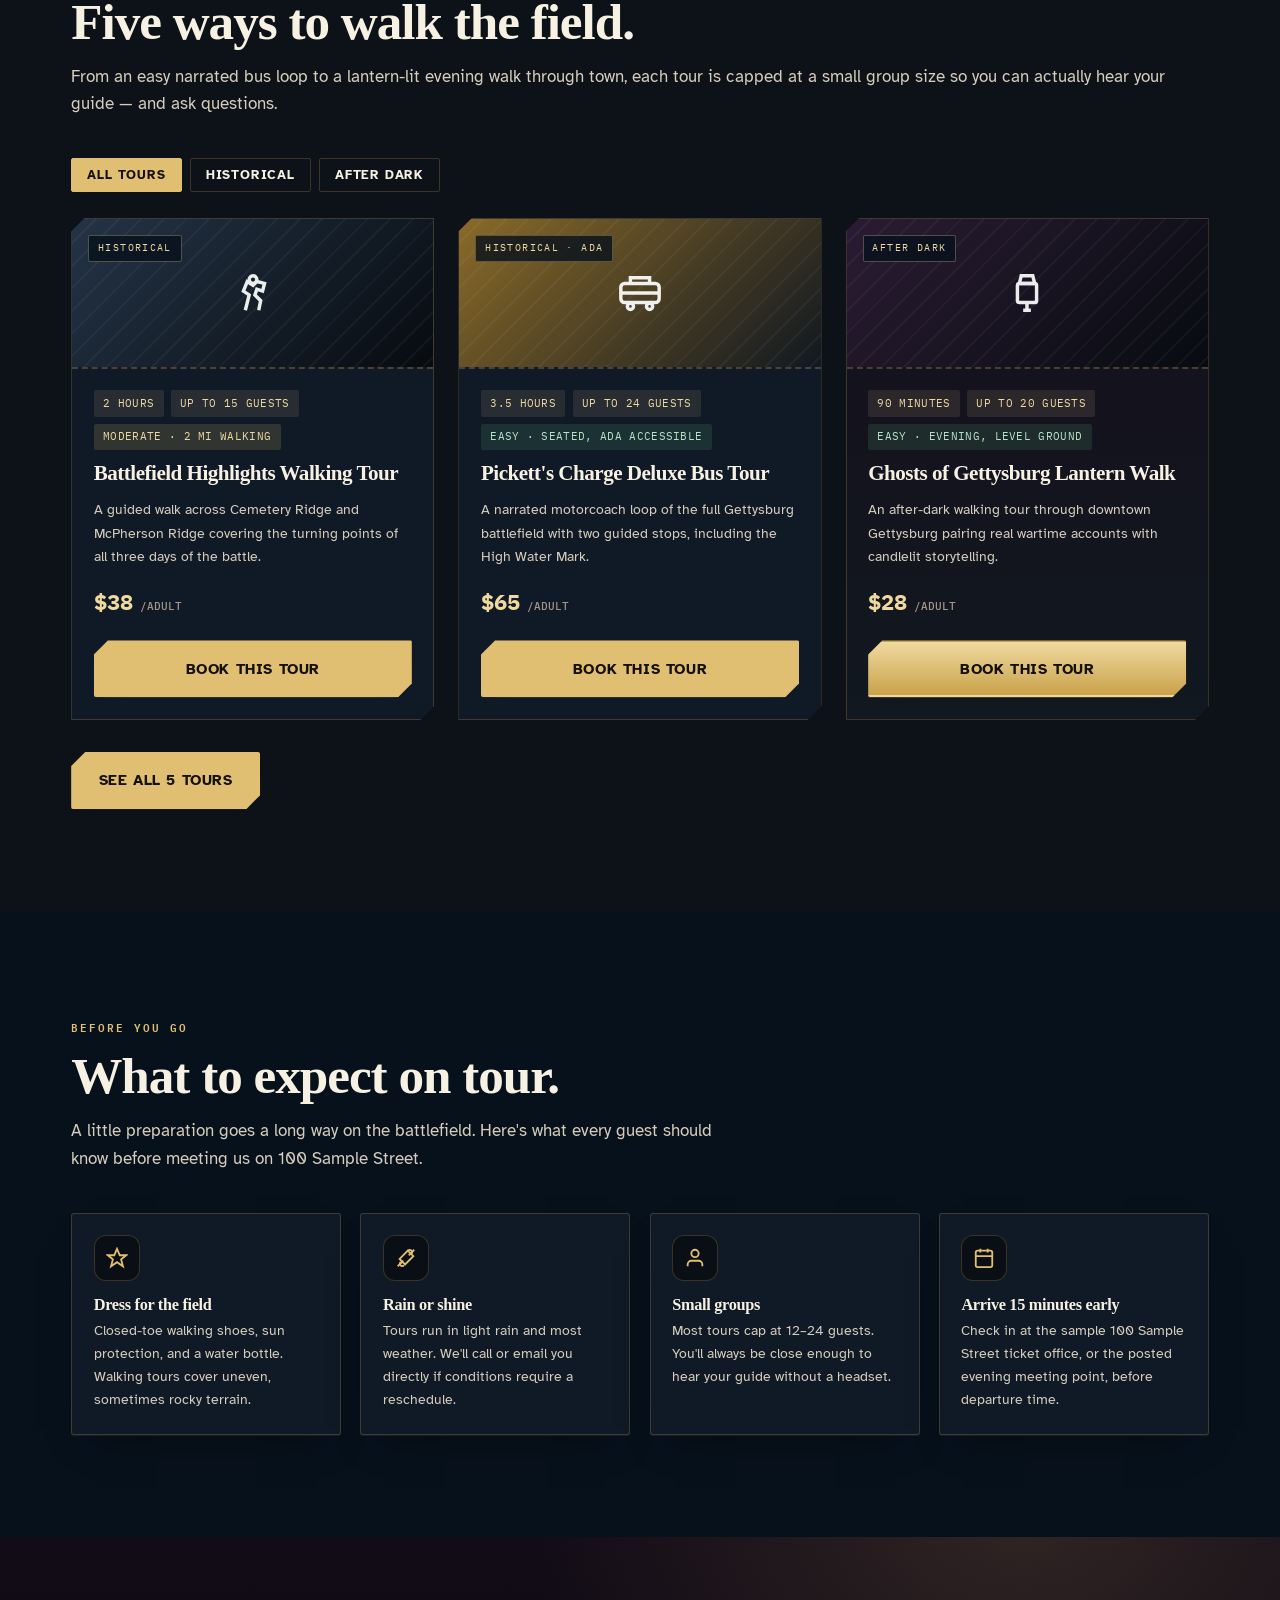
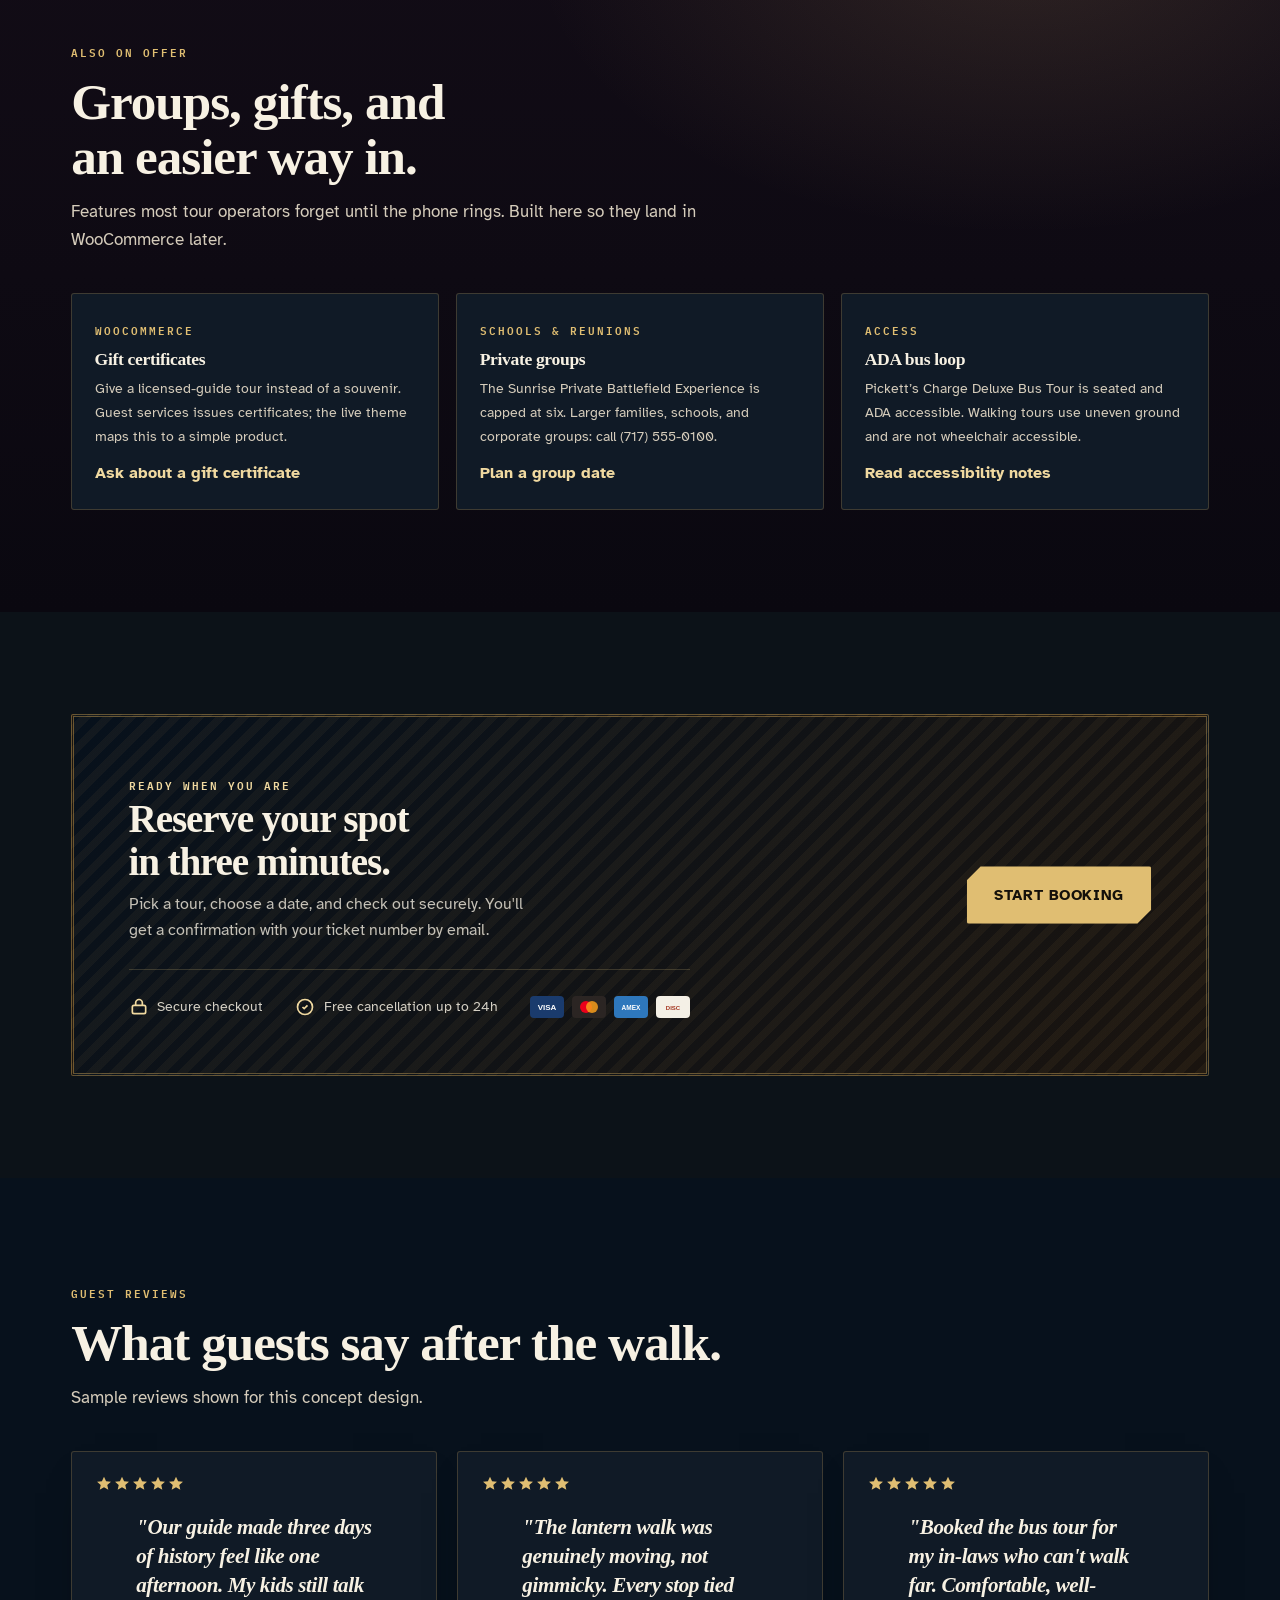
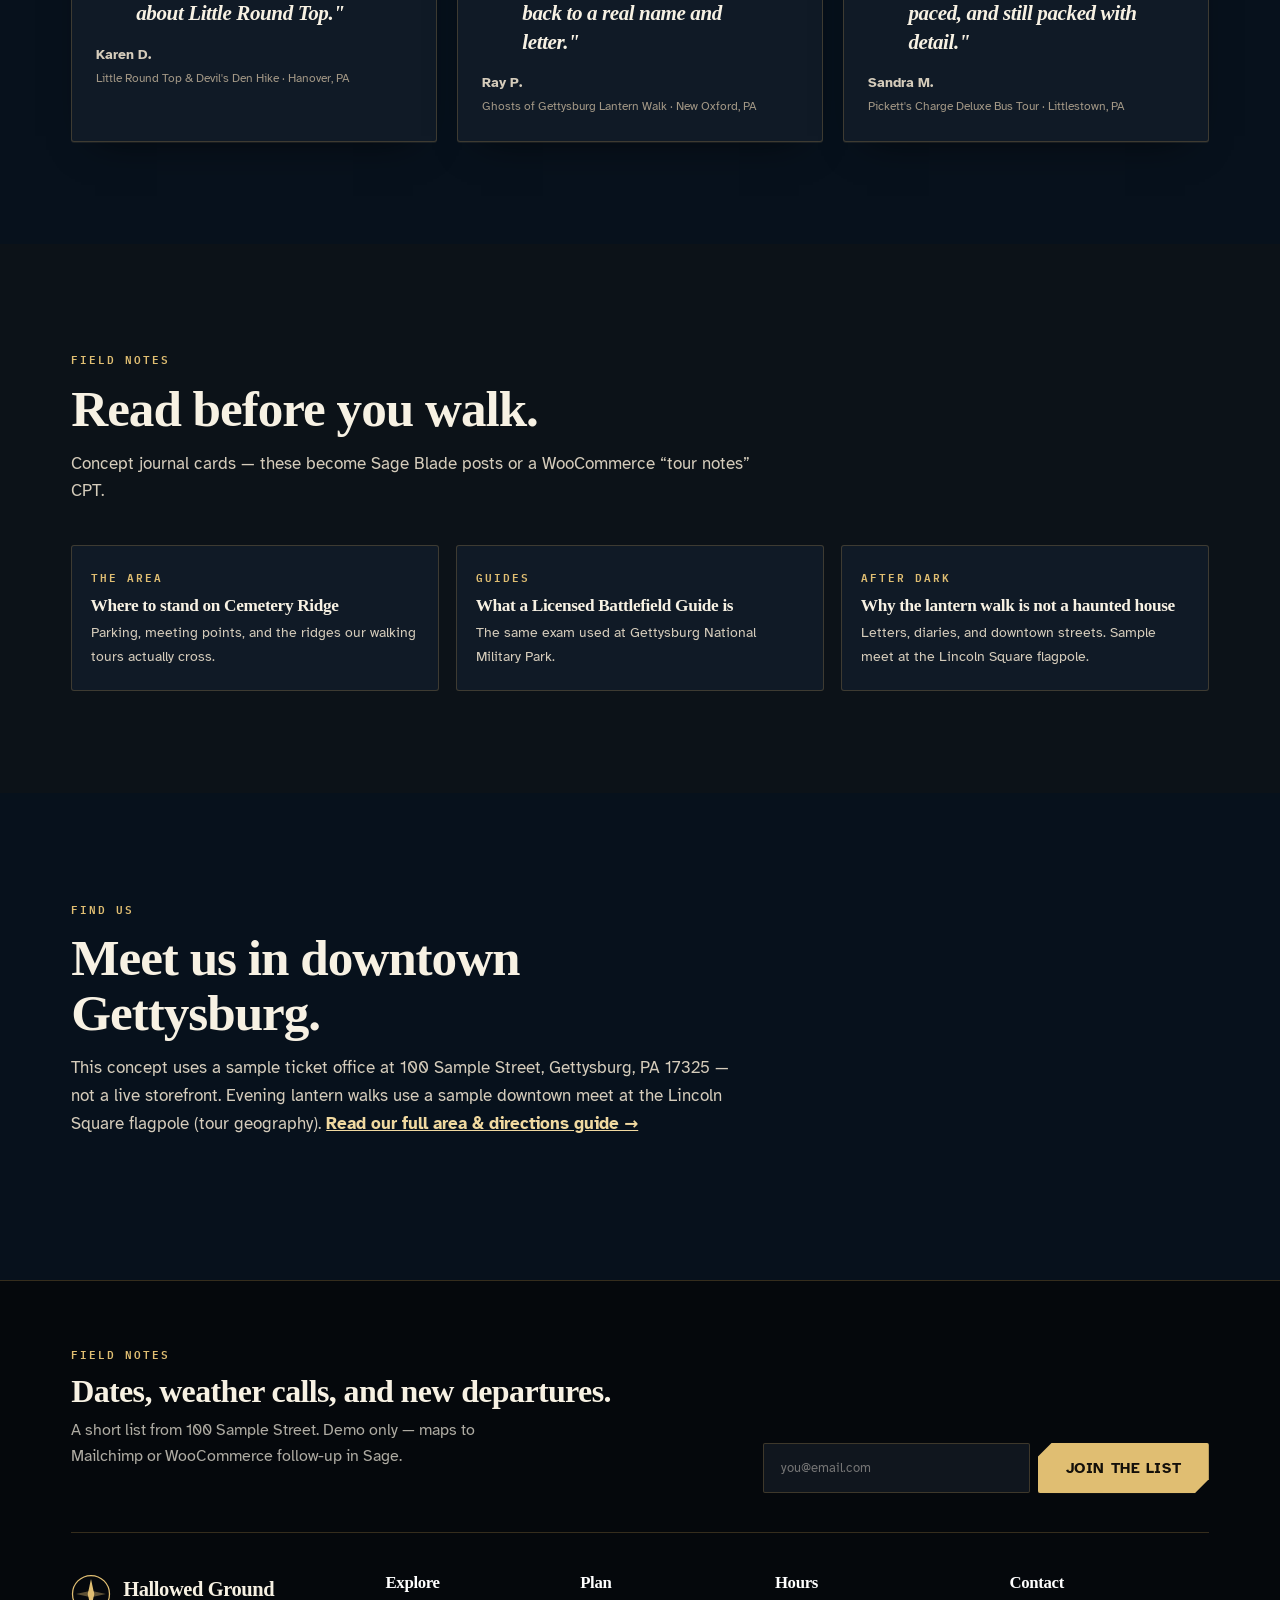
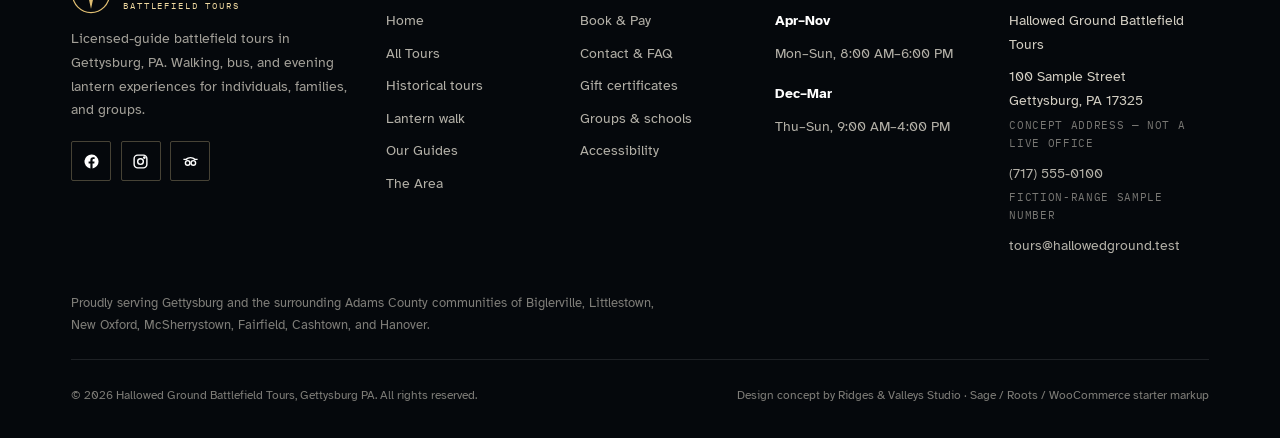
==== commit e25c6604: "Self-host Playfair Display so headings stay bold serif Fraunces reads too soft and can look sans. He" ====
--- a/index.html
+++ b/index.html
@@ -13,8 +13,8 @@
 <meta property="og:image" content="https://commons.wikimedia.org/wiki/Special:FilePath/Pennsylvania_-_Gettysburg_-_NARA_-_68148252_(cropped).jpg?width=1600">
 <link rel="preconnect" href="https://fonts.googleapis.com">
 <link rel="preconnect" href="https://fonts.gstatic.com" crossorigin>
-<link href="https://fonts.googleapis.com/css2?family=Fraunces:ital,opsz,wght@0,9..144,700..900;1,9..144,700..900&amp;family=Atkinson+Hyperlegible:wght@400;700;800&amp;family=IBM+Plex+Mono:wght@400;500;600&amp;display=swap" rel="stylesheet">
-<link rel="stylesheet" href="styles.css?v=fraunces-1">
+<link href="https://fonts.googleapis.com/css2?family=Atkinson+Hyperlegible:wght@400;700;800&amp;family=IBM+Plex+Mono:wght@400;500;600&amp;display=swap" rel="stylesheet">
+<link rel="stylesheet" href="styles.css?v=playfair-1">
 <script type="application/ld+json">
 {
   "@context": "https://schema.org",
--- a/styles.css
+++ b/styles.css
@@ -1,3 +1,20 @@
+/* Playfair Display is self-hosted so headings stay a high-contrast bold serif
+   even if Google Fonts is blocked. SIL Open Font License. */
+@font-face{
+  font-family:"Playfair Display";
+  font-style:normal;
+  font-weight:700 900;
+  font-display:swap;
+  src:url("fonts/playfair-display-latin.woff2") format("woff2");
+}
+@font-face{
+  font-family:"Playfair Display";
+  font-style:italic;
+  font-weight:700 900;
+  font-display:swap;
+  src:url("fonts/playfair-display-latin-italic.woff2") format("woff2");
+}
+
 /* ============================================
    HALLOWED GROUND — concept starter for Sage / Roots / WooCommerce
    Dark battlefield + after-dark lantern system.
@@ -55,10 +72,9 @@
   --color-on-gold: #14100a;
 
   --font-ui:'Atkinson Hyperlegible', system-ui, sans-serif;
-  --font-serif:'Fraunces', Georgia, 'Times New Roman', serif;
-  --font-head:'Fraunces', Georgia, 'Times New Roman', serif;
+  --font-serif:'Playfair Display', Georgia, 'Times New Roman', serif;
+  --font-head:'Playfair Display', Georgia, 'Times New Roman', serif;
   --font-mono:'IBM Plex Mono','Courier New', monospace;
-  --head-soft: "SOFT" 0, "WONK" 0;
 
   --radius-sm:2px;
   --radius-md:3px;
@@ -106,19 +122,25 @@
 
 img{ max-width:100%; display:block; }
 a{ color:inherit; }
-h1,h2,h3,h4{
+h1,h2,h3,h4,
+.hero-title,
+.brand-name,
+.page-intro h1,
+.section-head h2,
+.faq-q,
+.path-card b,
+.hero-stat b{
   margin:0;
-  font-family:var(--font-head);
-  font-optical-sizing:auto;
+  font-family:var(--font-head) !important;
   font-weight:800;
-  font-variation-settings: var(--head-soft);
+  font-style:normal;
   letter-spacing:-0.02em;
   color:var(--parchment-50);
   text-wrap:balance;
   text-transform:none;
   line-height:1.12;
 }
-h1,h2{ line-height:1.06; }
+h1,h2,.hero-title,.page-intro h1,.section-head h2{ line-height:1.08; }
 p{ margin:0; }
 .lede{ color: var(--color-ink-soft); max-width: 62ch; }
 ul{ margin:0; padding:0; list-style:none; }
@@ -254,7 +276,7 @@
   animation: compass 48s linear infinite;
 }
 @keyframes compass{ to{ transform: rotate(360deg); } }
-.brand-name{ font-family: var(--font-head); font-optical-sizing:auto; font-weight:800; font-variation-settings: var(--head-soft); font-size:1.28rem; letter-spacing:-0.02em; }
+.brand-name{ font-size:1.28rem; letter-spacing:-0.02em; }
 .brand-sub{ font-family:var(--font-mono); font-size:0.58rem; letter-spacing:0.2em; text-transform:uppercase; color:var(--gold-300); }
 
 .main-nav{ display:none; }
@@ -391,9 +413,7 @@
 }
 .hero-title{
   font-family: var(--font-head);
-  font-optical-sizing: auto;
   font-weight: 800;
-  font-variation-settings: var(--head-soft);
   font-size: clamp(2.8rem, 7.5vw, 5.6rem);
   line-height:1.05;
   max-width:14ch;
@@ -404,9 +424,7 @@
 .hero-title em{
   font-family:var(--font-head);
   font-style:italic;
-  font-optical-sizing:auto;
   font-weight:800;
-  font-variation-settings: var(--head-soft);
   letter-spacing:-0.03em;
   color: var(--brick-soft);
   display:inline;
@@ -429,13 +447,11 @@
 .path-card:hover{ transform:translateY(-3px) rotate(-0.3deg); border-color: var(--gold-500); }
 .path-card b{
   display:block; font-size:1.2rem; margin-bottom:0.25rem;
-  font-family: var(--font-head); font-optical-sizing:auto; font-weight:800; font-variation-settings: var(--head-soft); letter-spacing:-0.02em;
 }
 .path-card span{ display:block; font-size:0.84rem; color:rgba(247,241,227,0.72); }
 .path-card.is-lantern{ border-color: rgba(201,160,106,0.28); }
 
 .hero-stats{ display:flex; flex-wrap:wrap; gap:1.6rem 2.2rem; }
-.hero-stat b{ display:block; font-size:1.7rem; font-family:var(--font-head); font-optical-sizing:auto; font-weight:800; font-variation-settings: var(--head-soft); color:var(--gold-300); letter-spacing:-0.02em; }
 .hero-stat span{ font-size:0.74rem; color:rgba(247,241,227,0.68); text-transform:uppercase; letter-spacing:0.08em; }
 
 .marquee{
@@ -477,9 +493,7 @@
 .section-head{ max-width:680px; margin-bottom:2.5rem; }
 .section-head h2{
   font-family: var(--font-head);
-  font-optical-sizing: auto;
   font-weight: 800;
-  font-variation-settings: var(--head-soft);
   font-size:clamp(2.05rem,4.6vw,3.2rem);
   margin-block:0.5rem 0.85rem;
   line-height:1.08;
@@ -736,7 +750,6 @@
 .faq-q{
   width:100%; display:flex; align-items:center; justify-content:space-between; gap:1rem;
   padding:1.1rem 1.3rem; background:none; border:none; cursor:pointer; text-align:left;
-  font-family: var(--font-head); font-optical-sizing:auto; font-size:1.08rem; font-weight:800; font-variation-settings: var(--head-soft); letter-spacing:-0.02em; color:var(--parchment-50);
 }
 .faq-q .plus{ flex-shrink:0; width:22px; height:22px; position:relative; }
 .faq-q .plus::before, .faq-q .plus::after{
@@ -998,9 +1011,7 @@
 .page-intro .eyebrow{ color: var(--gold-300); }
 .page-intro h1{
   font-family: var(--font-head);
-  font-optical-sizing: auto;
   font-weight: 800;
-  font-variation-settings: var(--head-soft);
   font-size: clamp(2.3rem, 5.4vw, 3.8rem);
   margin-block:0.5rem 0.9rem;
   max-width:18ch;
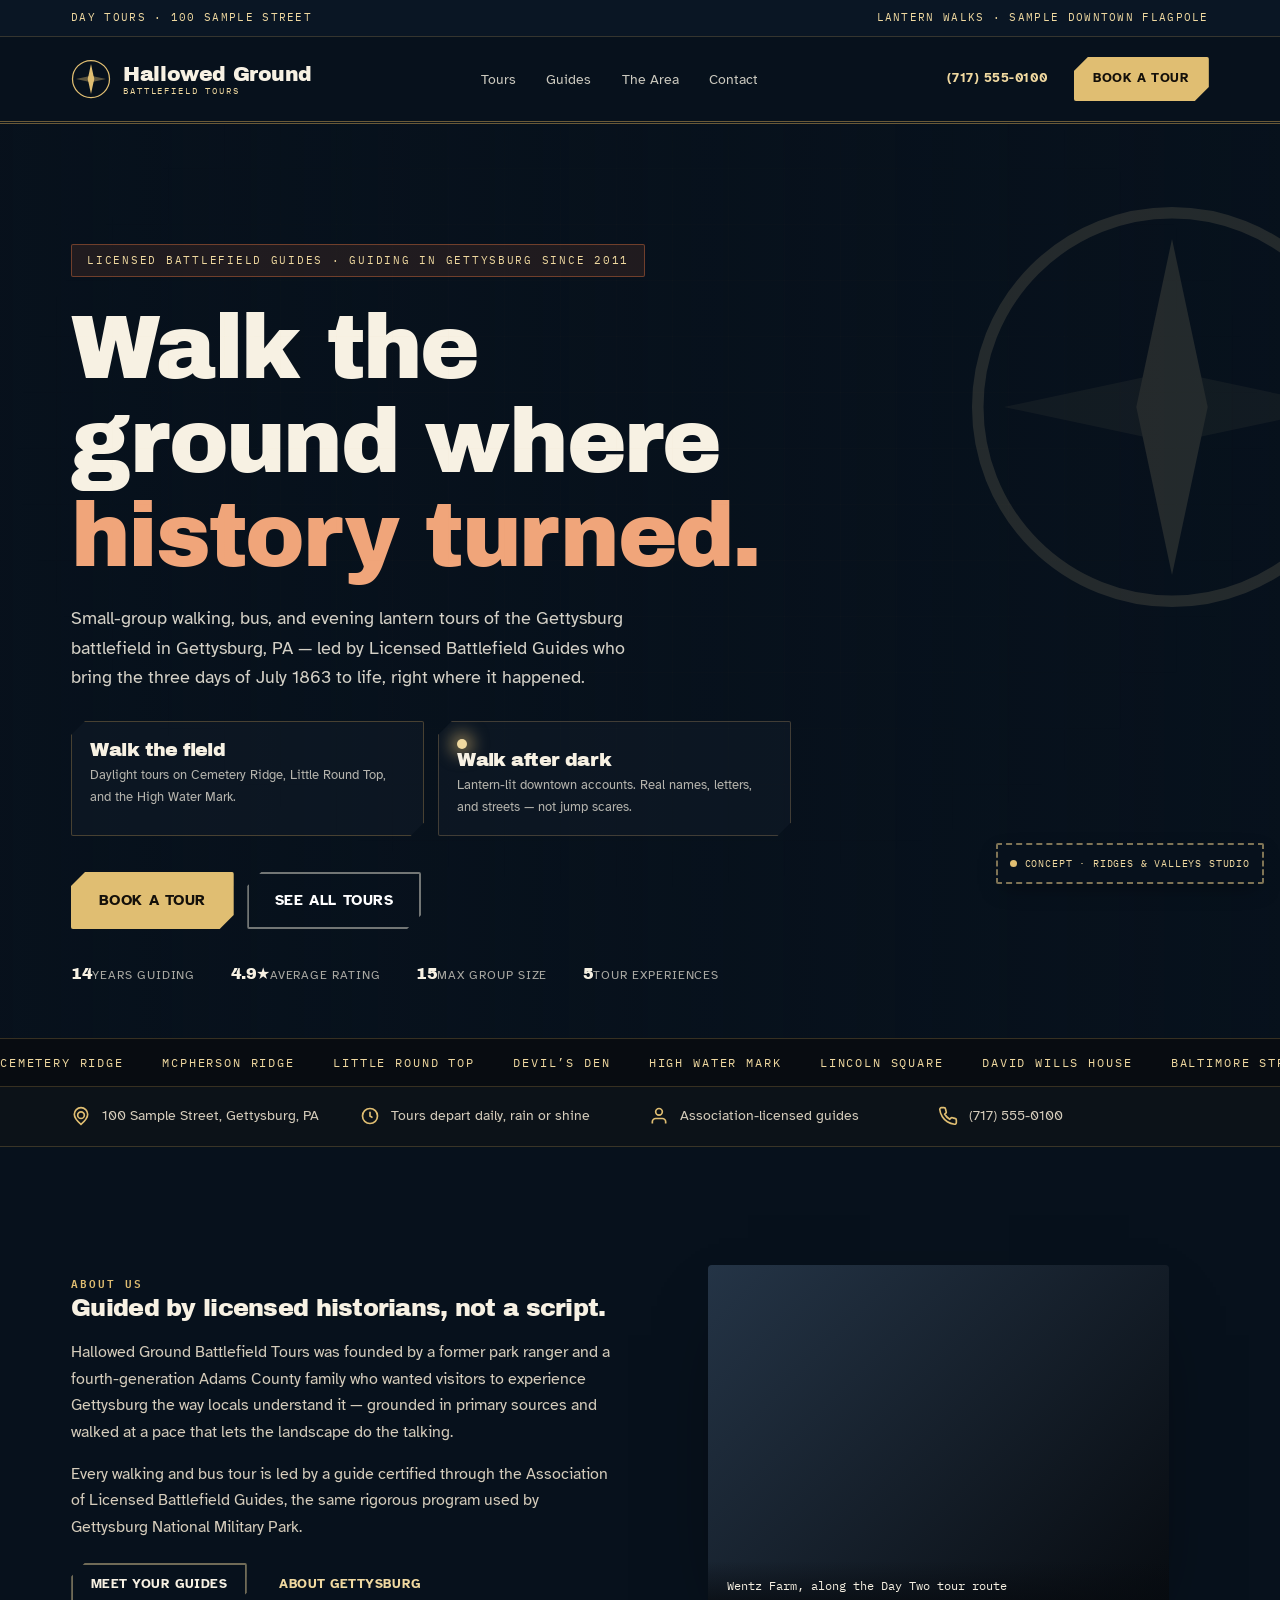
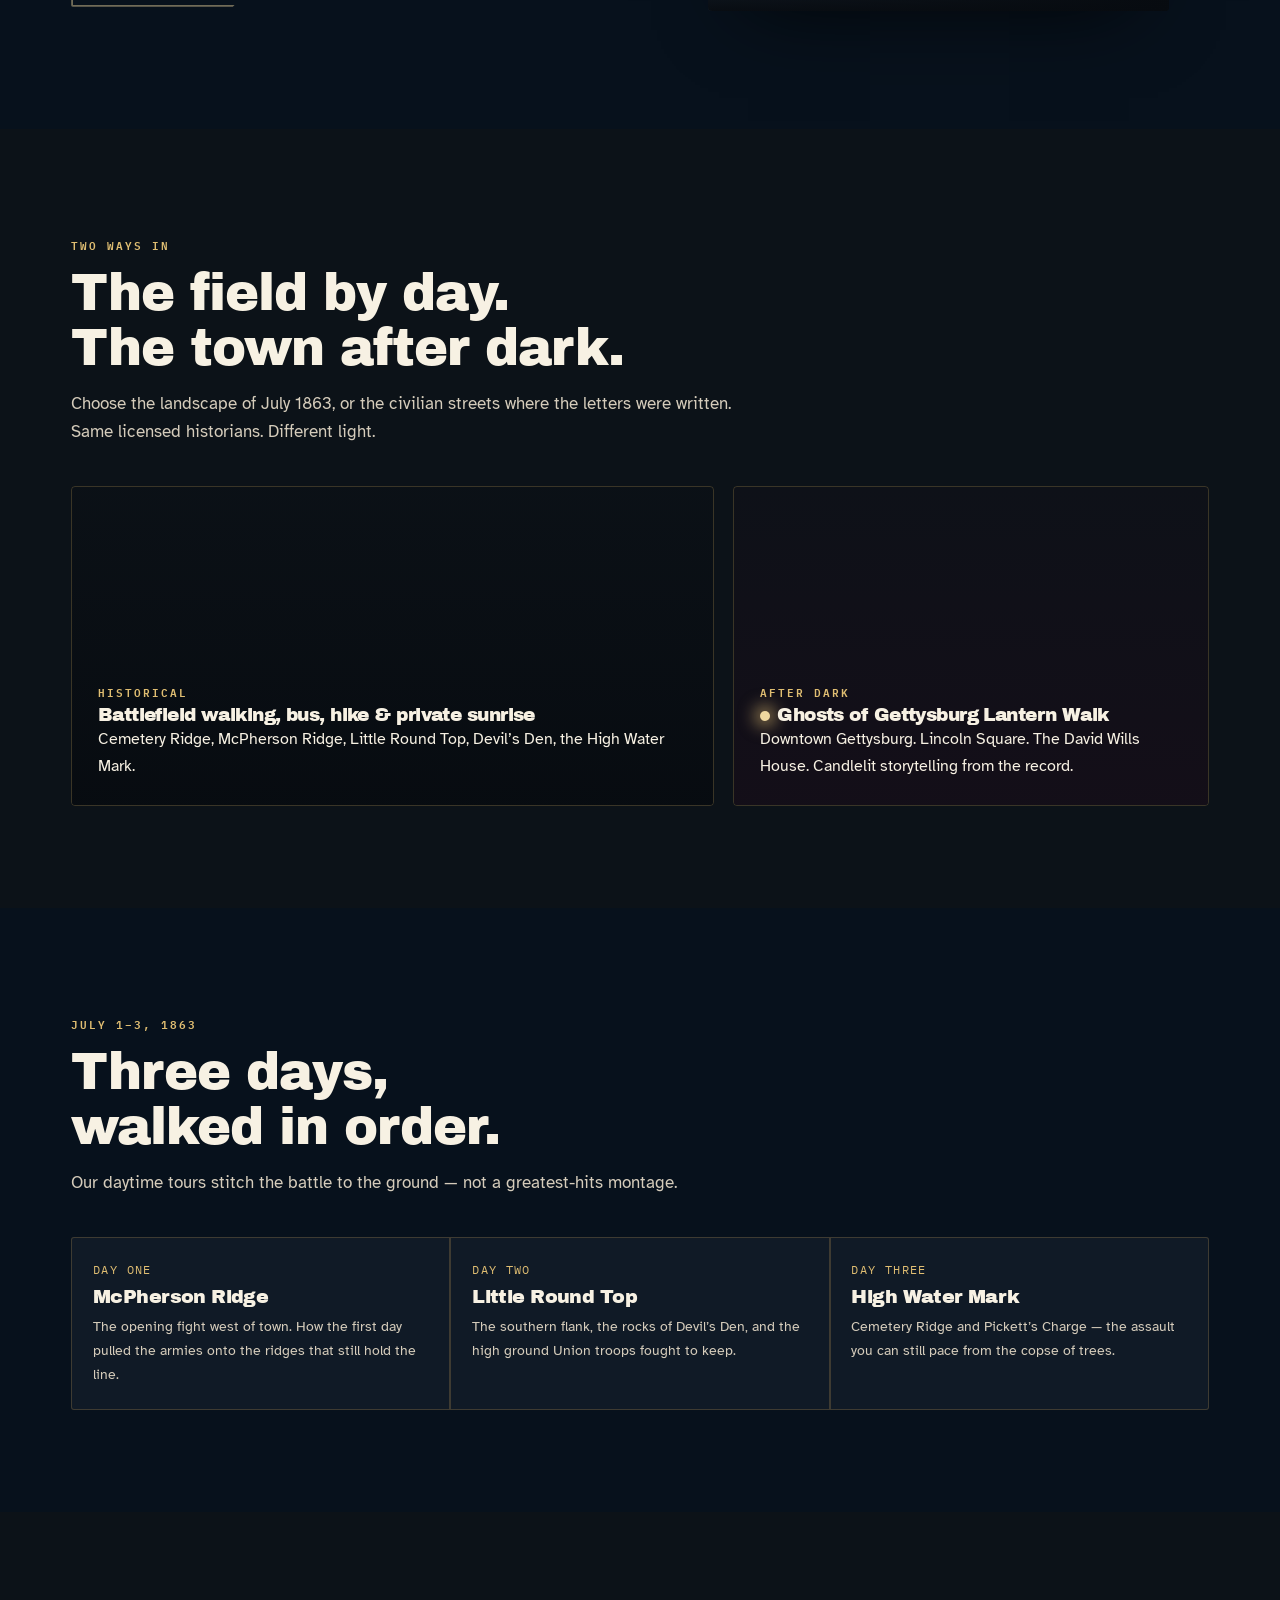
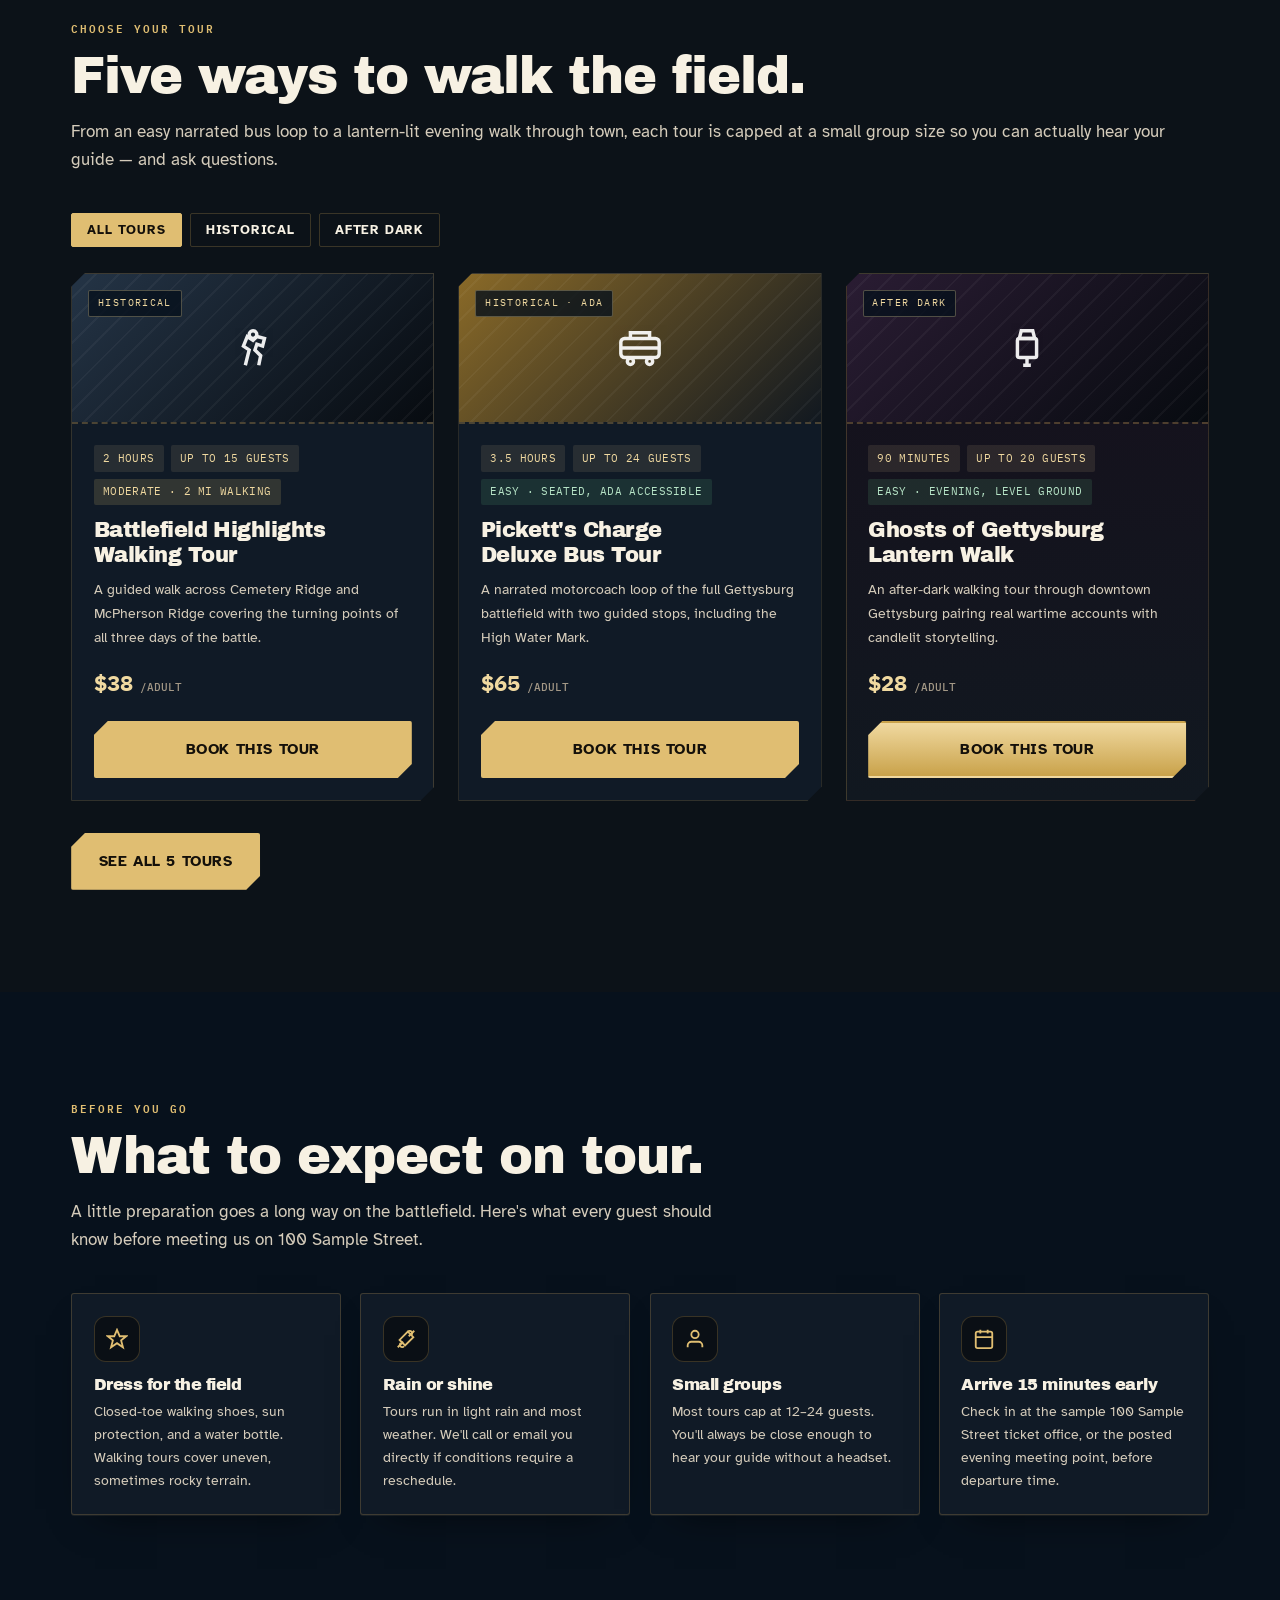
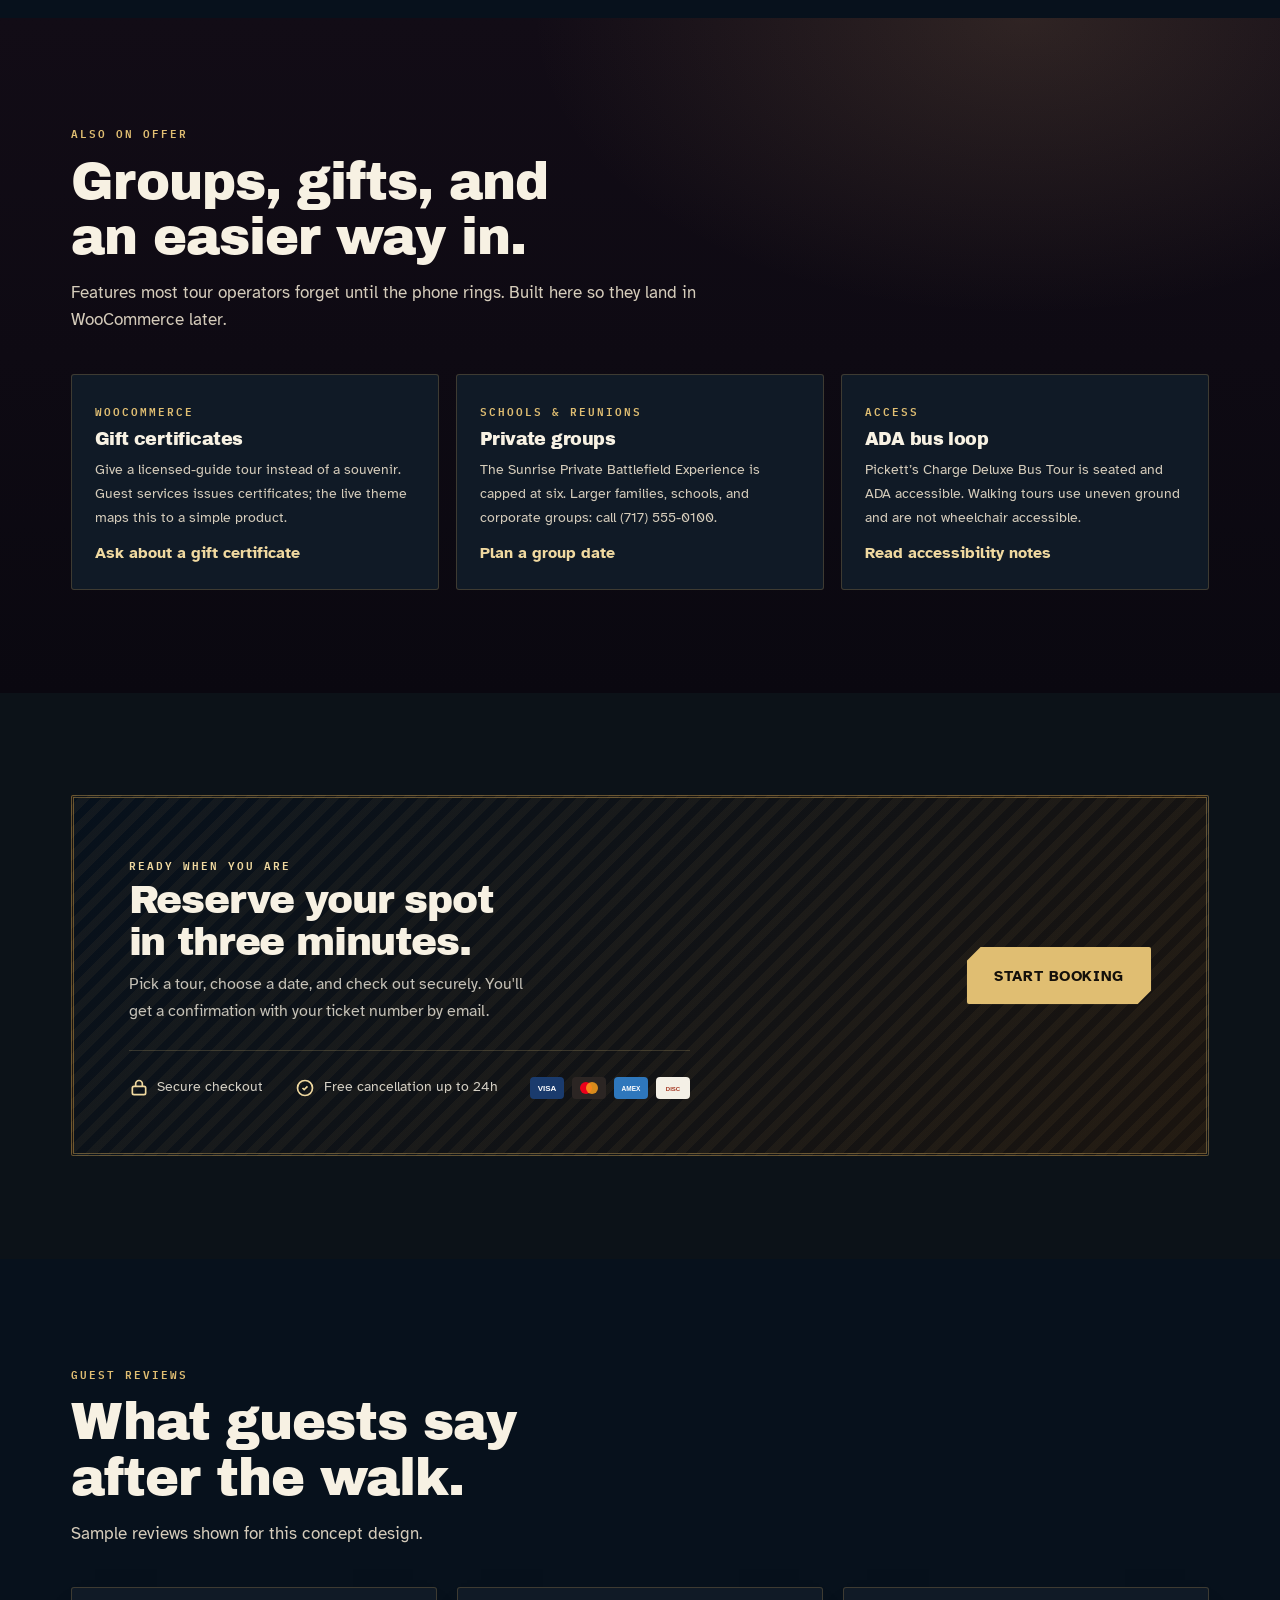
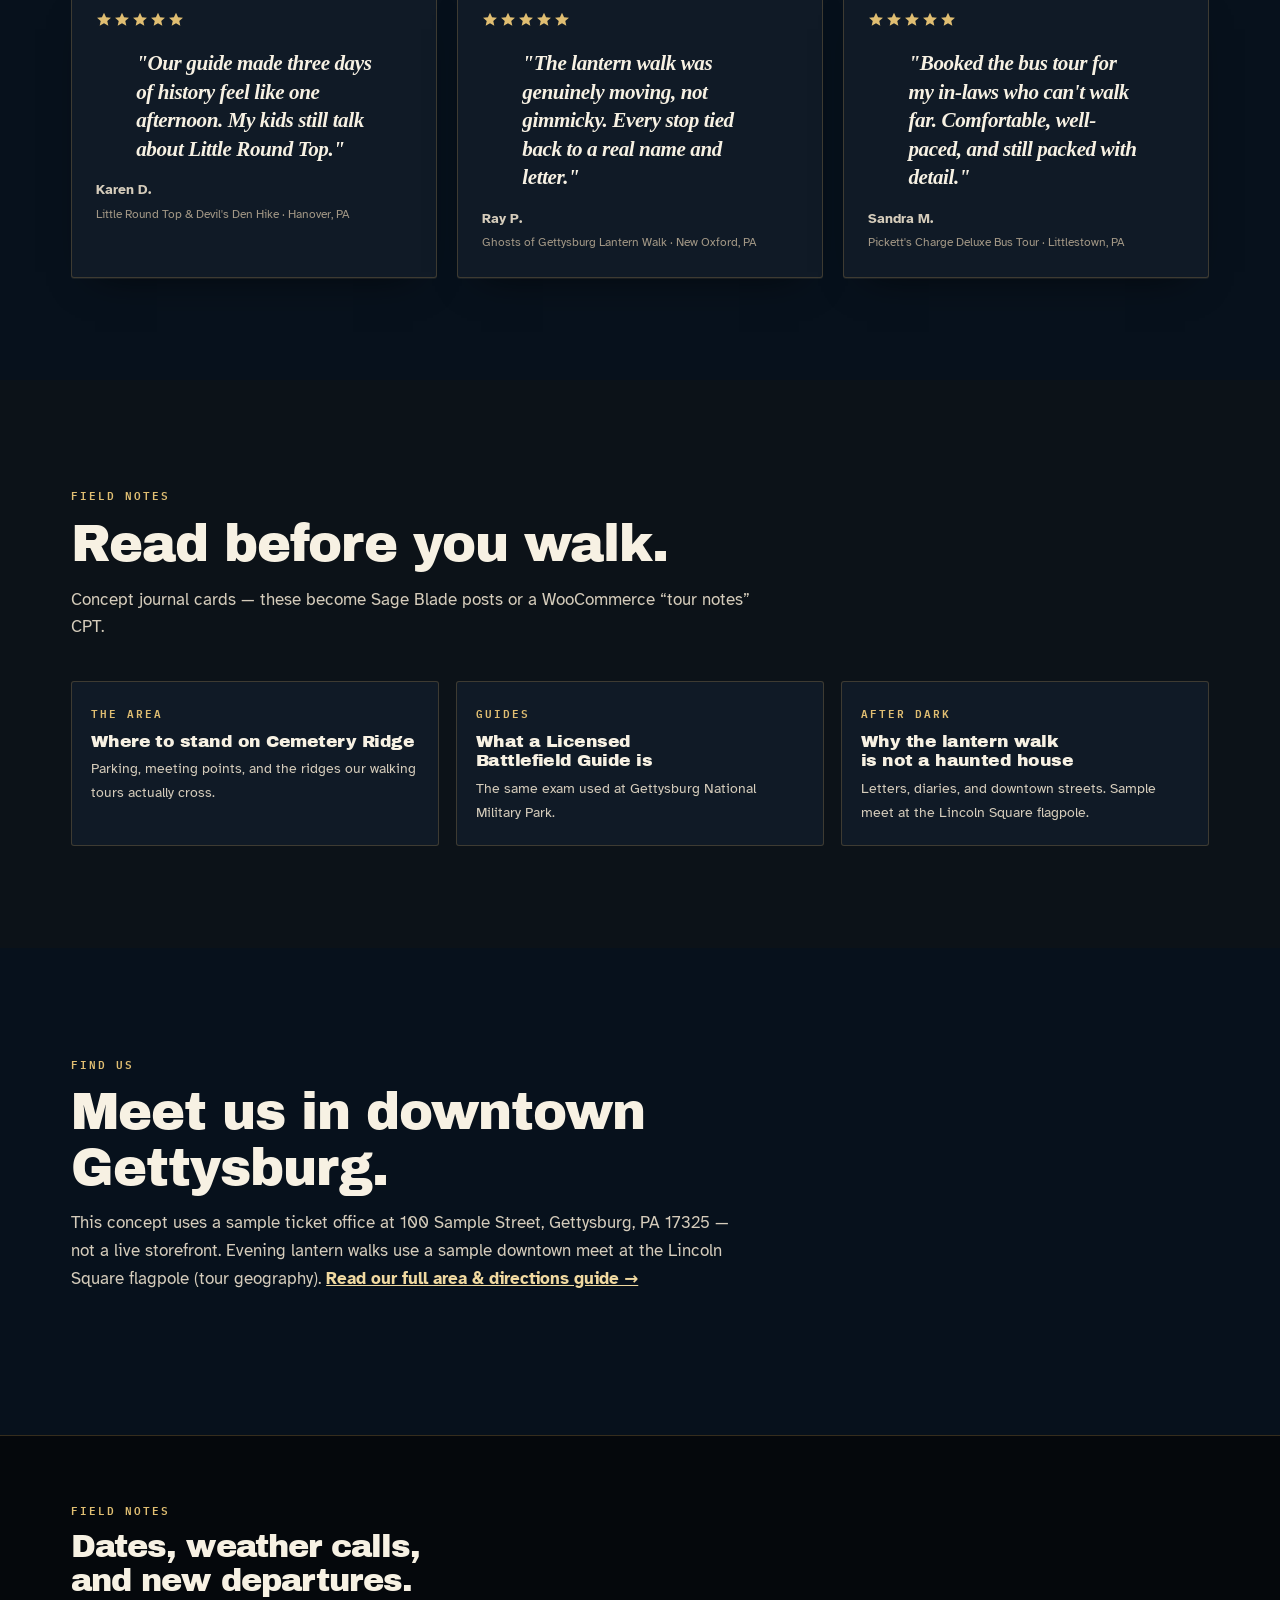
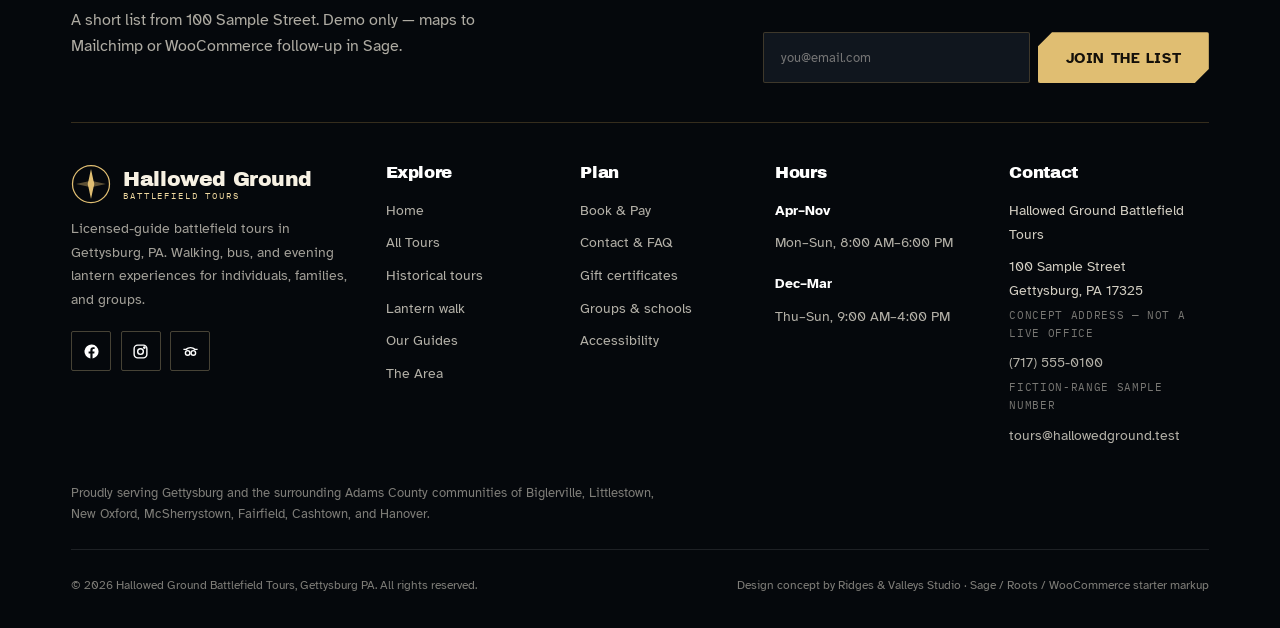
==== commit 2bdb7d0c: "Set all headings in Archivo Black Swap Playfair for a self-hosted heavy display sans. Archivo Black " ====
--- a/index.html
+++ b/index.html
@@ -14,7 +14,7 @@
 <link rel="preconnect" href="https://fonts.googleapis.com">
 <link rel="preconnect" href="https://fonts.gstatic.com" crossorigin>
 <link href="https://fonts.googleapis.com/css2?family=Atkinson+Hyperlegible:wght@400;700;800&amp;family=IBM+Plex+Mono:wght@400;500;600&amp;display=swap" rel="stylesheet">
-<link rel="stylesheet" href="styles.css?v=playfair-1">
+<link rel="stylesheet" href="styles.css?v=archivo-1">
 <script type="application/ld+json">
 {
   "@context": "https://schema.org",
--- a/styles.css
+++ b/styles.css
@@ -1,18 +1,10 @@
-/* Playfair Display is self-hosted so headings stay a high-contrast bold serif
-   even if Google Fonts is blocked. SIL Open Font License. */
+/* Archivo Black is self-hosted so headings stay a heavy sans even if Google Fonts is blocked. SIL Open Font License. */
 @font-face{
-  font-family:"Playfair Display";
+  font-family:"Archivo Black";
   font-style:normal;
-  font-weight:700 900;
+  font-weight:100 900;
   font-display:swap;
-  src:url("fonts/playfair-display-latin.woff2") format("woff2");
-}
-@font-face{
-  font-family:"Playfair Display";
-  font-style:italic;
-  font-weight:700 900;
-  font-display:swap;
-  src:url("fonts/playfair-display-latin-italic.woff2") format("woff2");
+  src:url("fonts/archivo-black-latin.woff2") format("woff2");
 }
 
 /* ============================================
@@ -72,8 +64,8 @@
   --color-on-gold: #14100a;
 
   --font-ui:'Atkinson Hyperlegible', system-ui, sans-serif;
-  --font-serif:'Playfair Display', Georgia, 'Times New Roman', serif;
-  --font-head:'Playfair Display', Georgia, 'Times New Roman', serif;
+  --font-serif:Georgia, 'Times New Roman', serif;
+  --font-head:'Archivo Black', 'Arial Black', Impact, sans-serif;
   --font-mono:'IBM Plex Mono','Courier New', monospace;
 
   --radius-sm:2px;
@@ -132,9 +124,9 @@
 .hero-stat b{
   margin:0;
   font-family:var(--font-head) !important;
-  font-weight:800;
+  font-weight:400;
   font-style:normal;
-  letter-spacing:-0.02em;
+  letter-spacing:-0.03em;
   color:var(--parchment-50);
   text-wrap:balance;
   text-transform:none;
@@ -413,7 +405,7 @@
 }
 .hero-title{
   font-family: var(--font-head);
-  font-weight: 800;
+  font-weight: 400;
   font-size: clamp(2.8rem, 7.5vw, 5.6rem);
   line-height:1.05;
   max-width:14ch;
@@ -423,8 +415,8 @@
 }
 .hero-title em{
   font-family:var(--font-head);
-  font-style:italic;
-  font-weight:800;
+  font-style:normal;
+  font-weight:400;
   letter-spacing:-0.03em;
   color: var(--brick-soft);
   display:inline;
